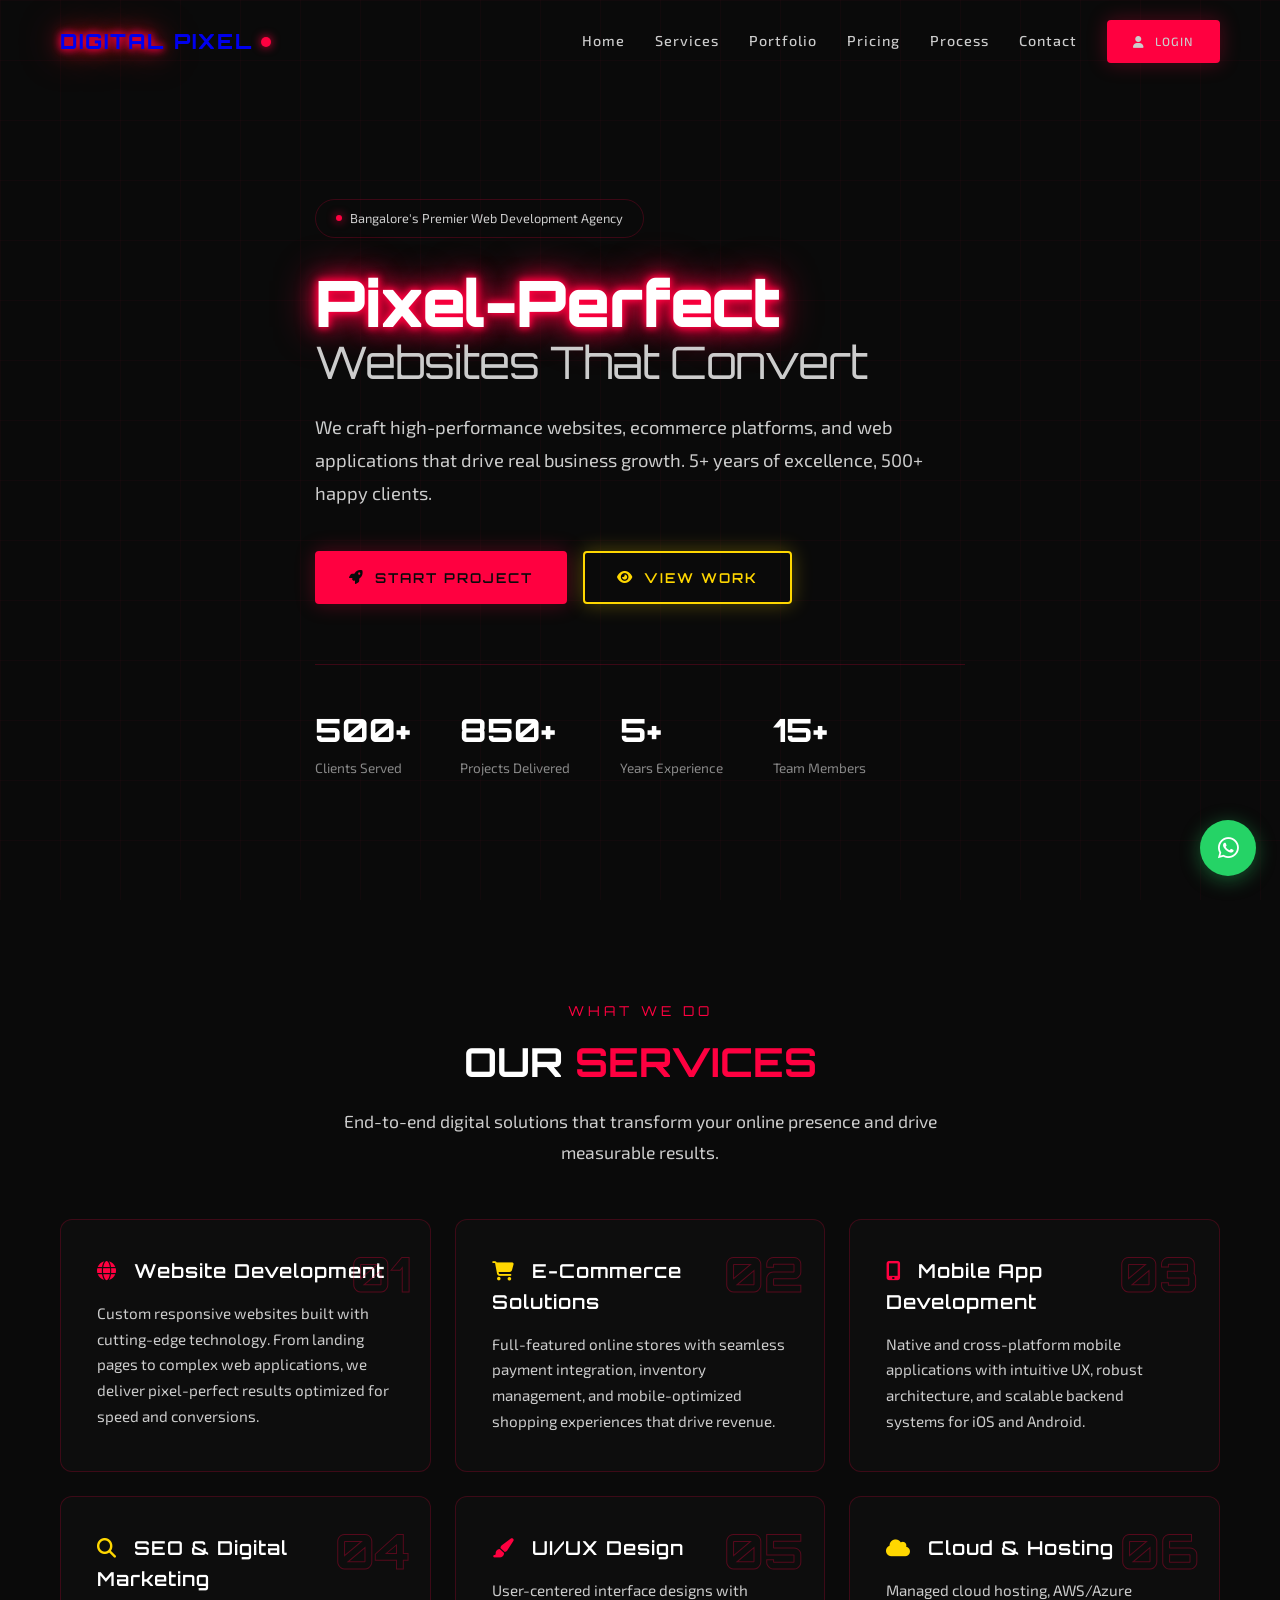
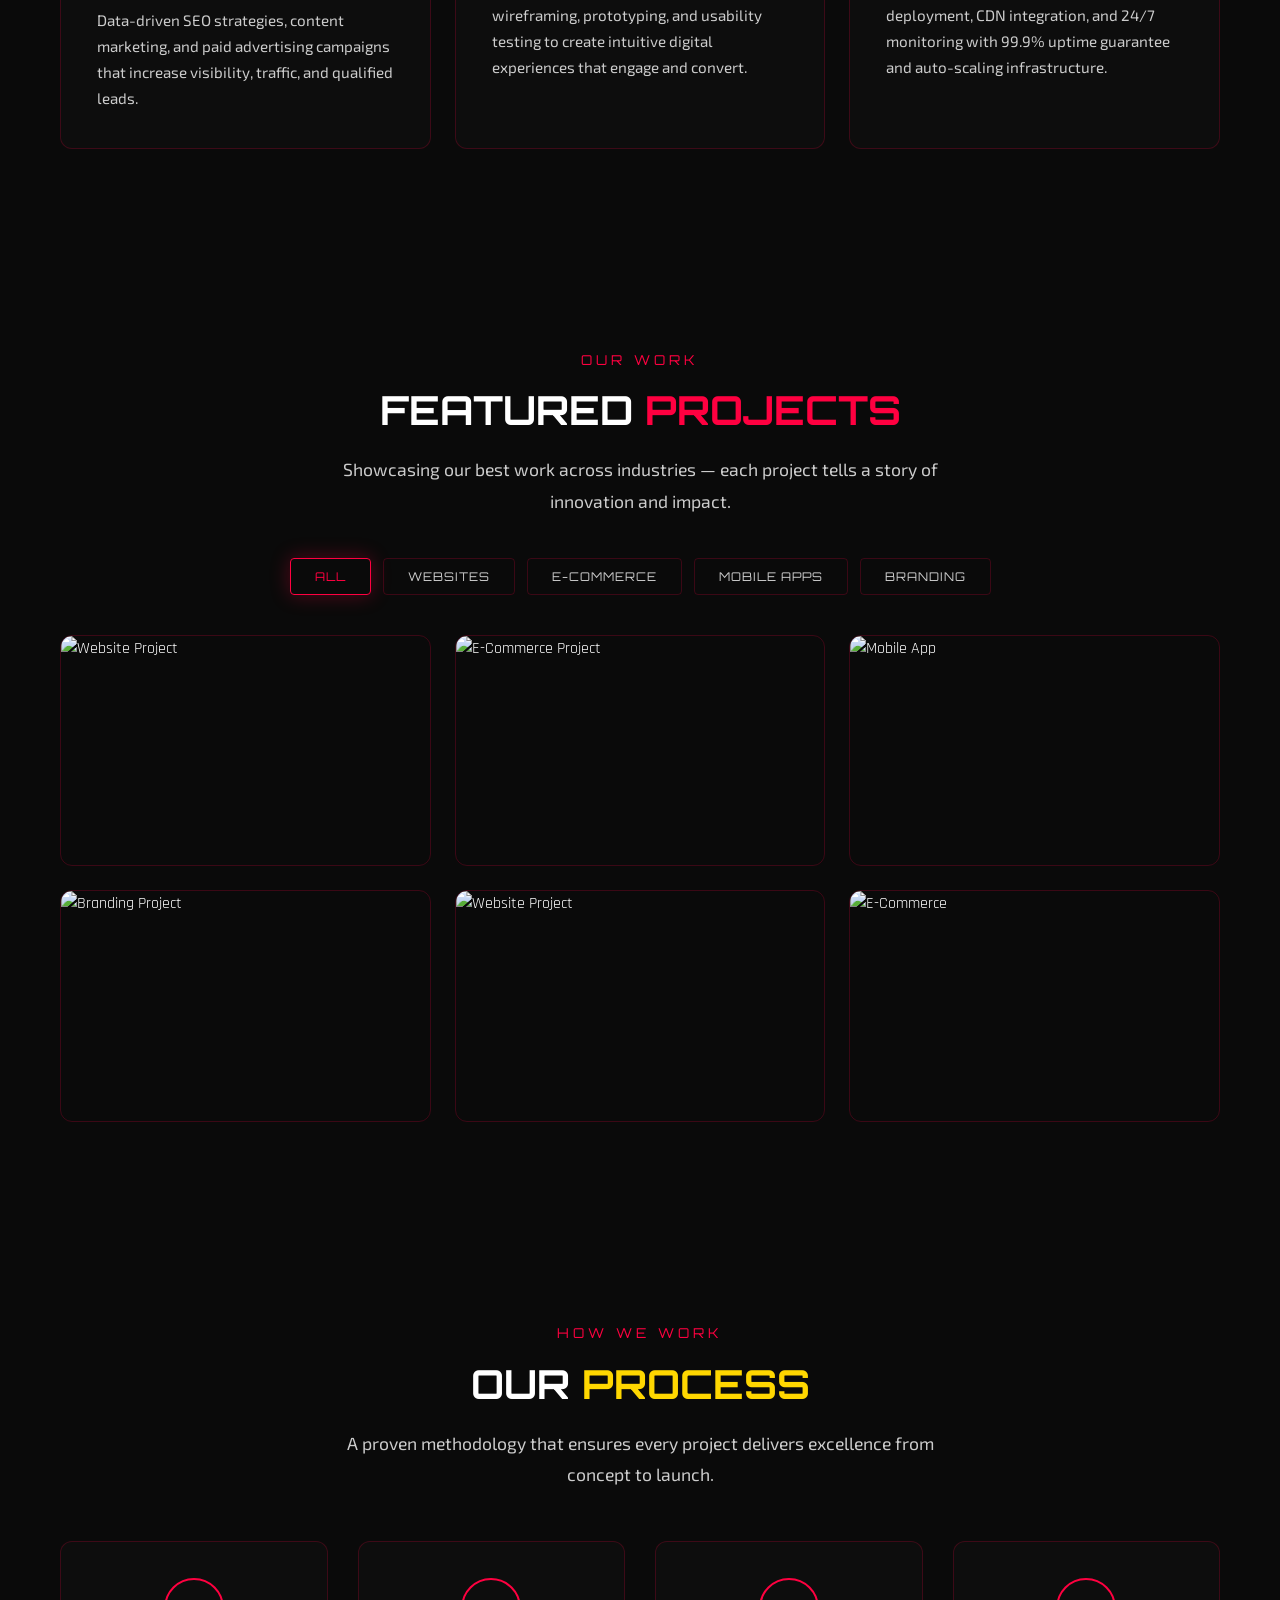
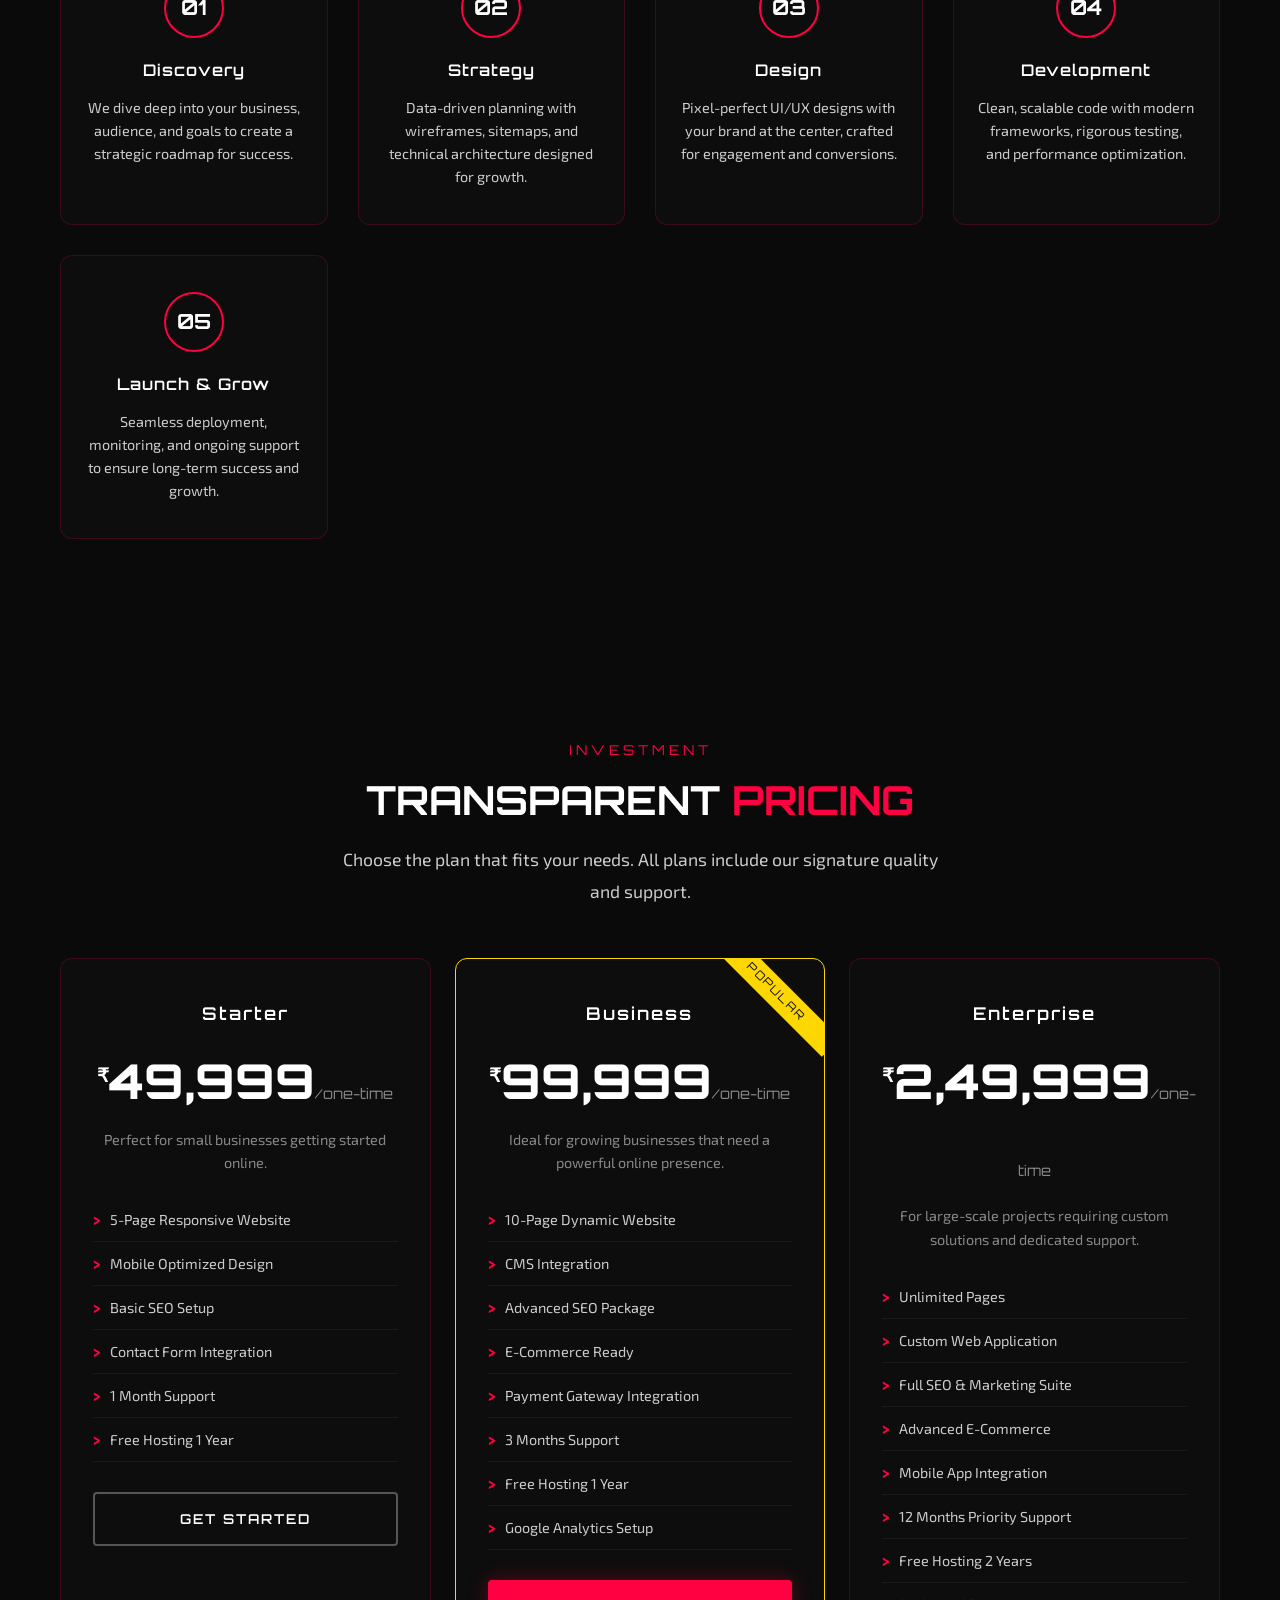
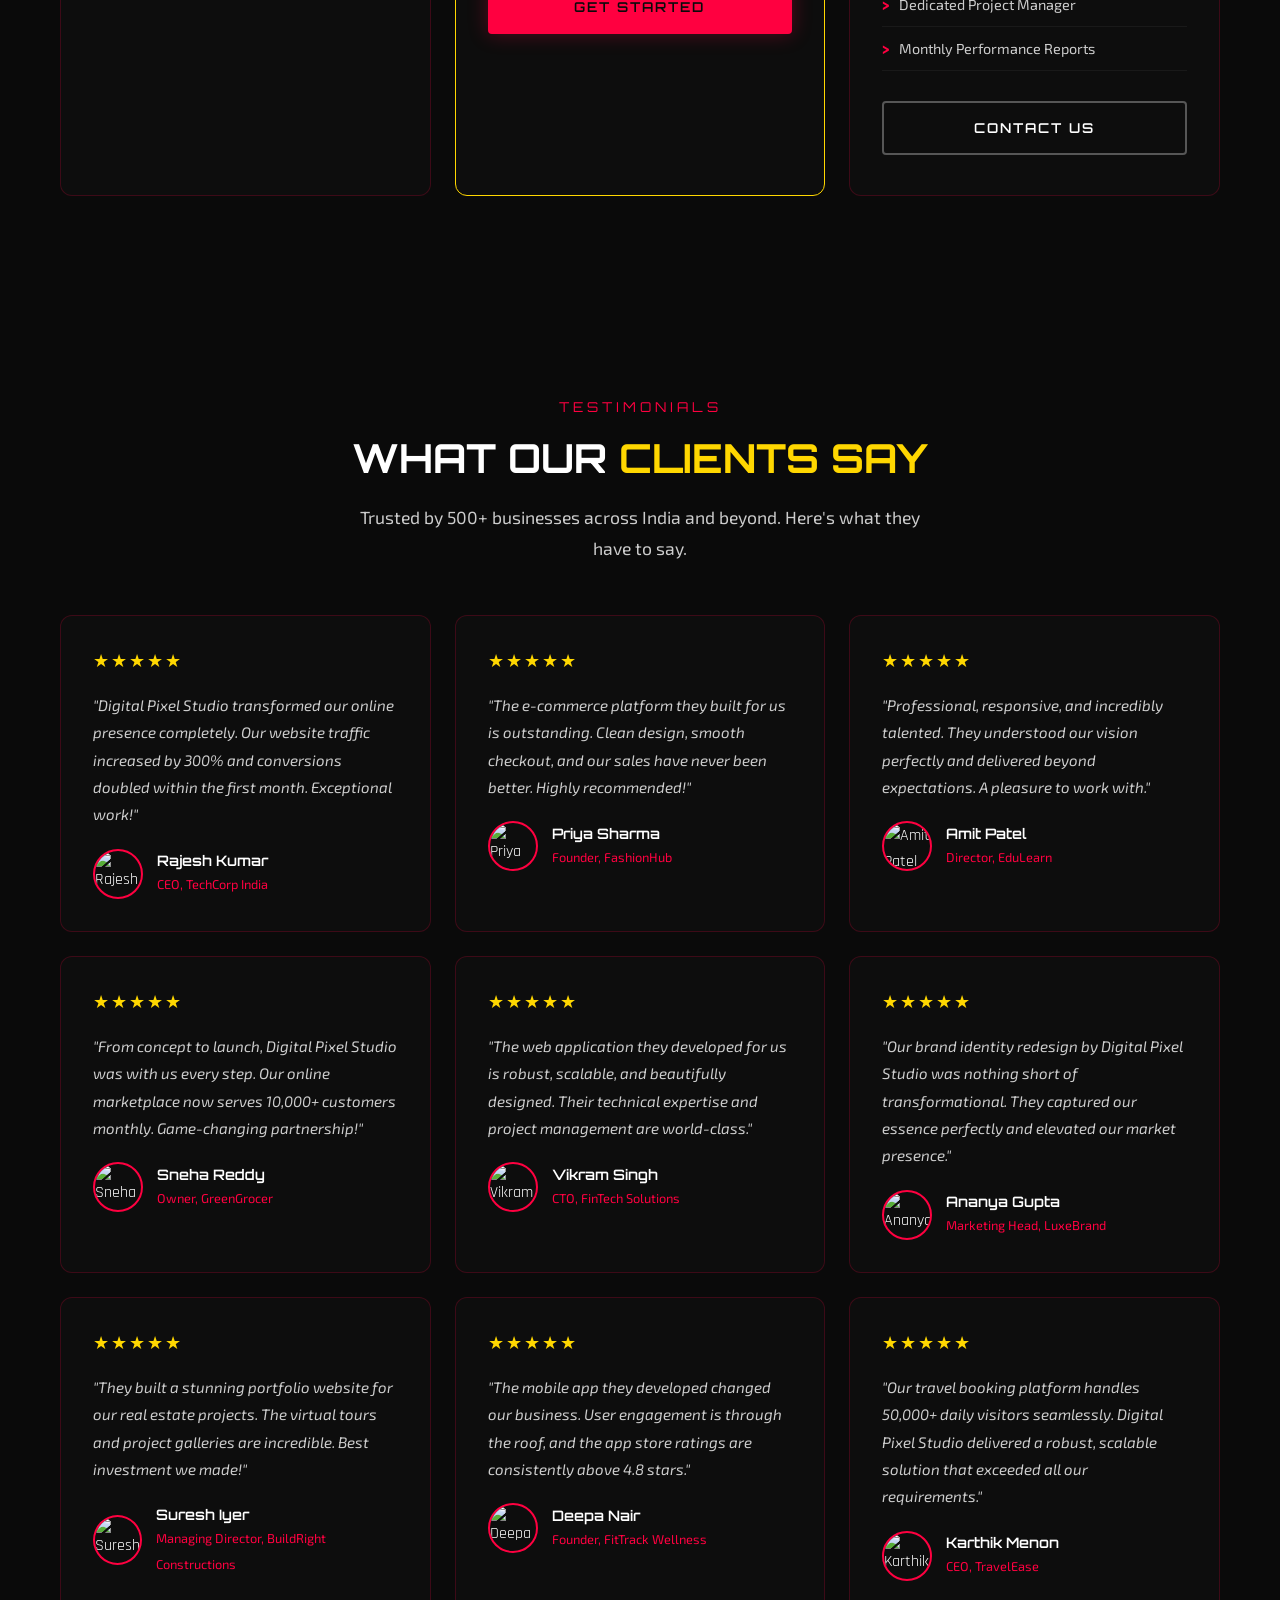
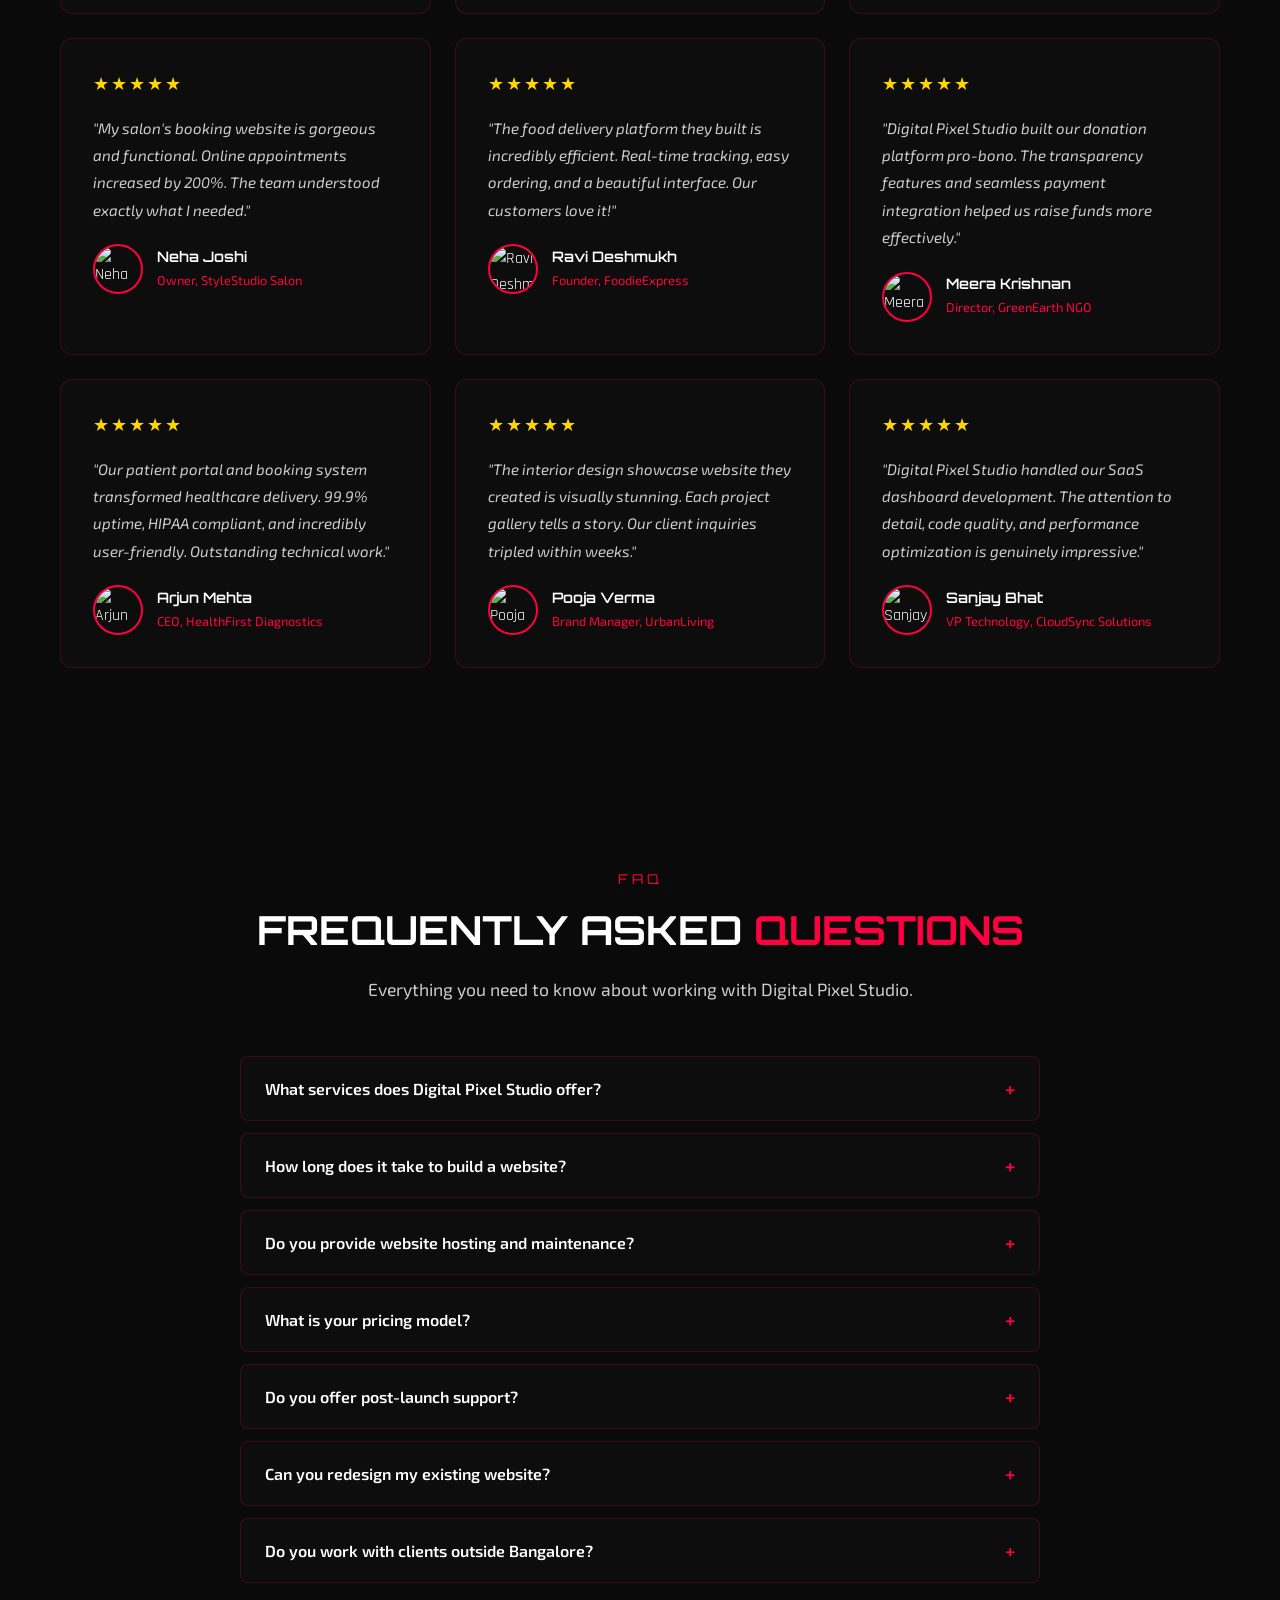
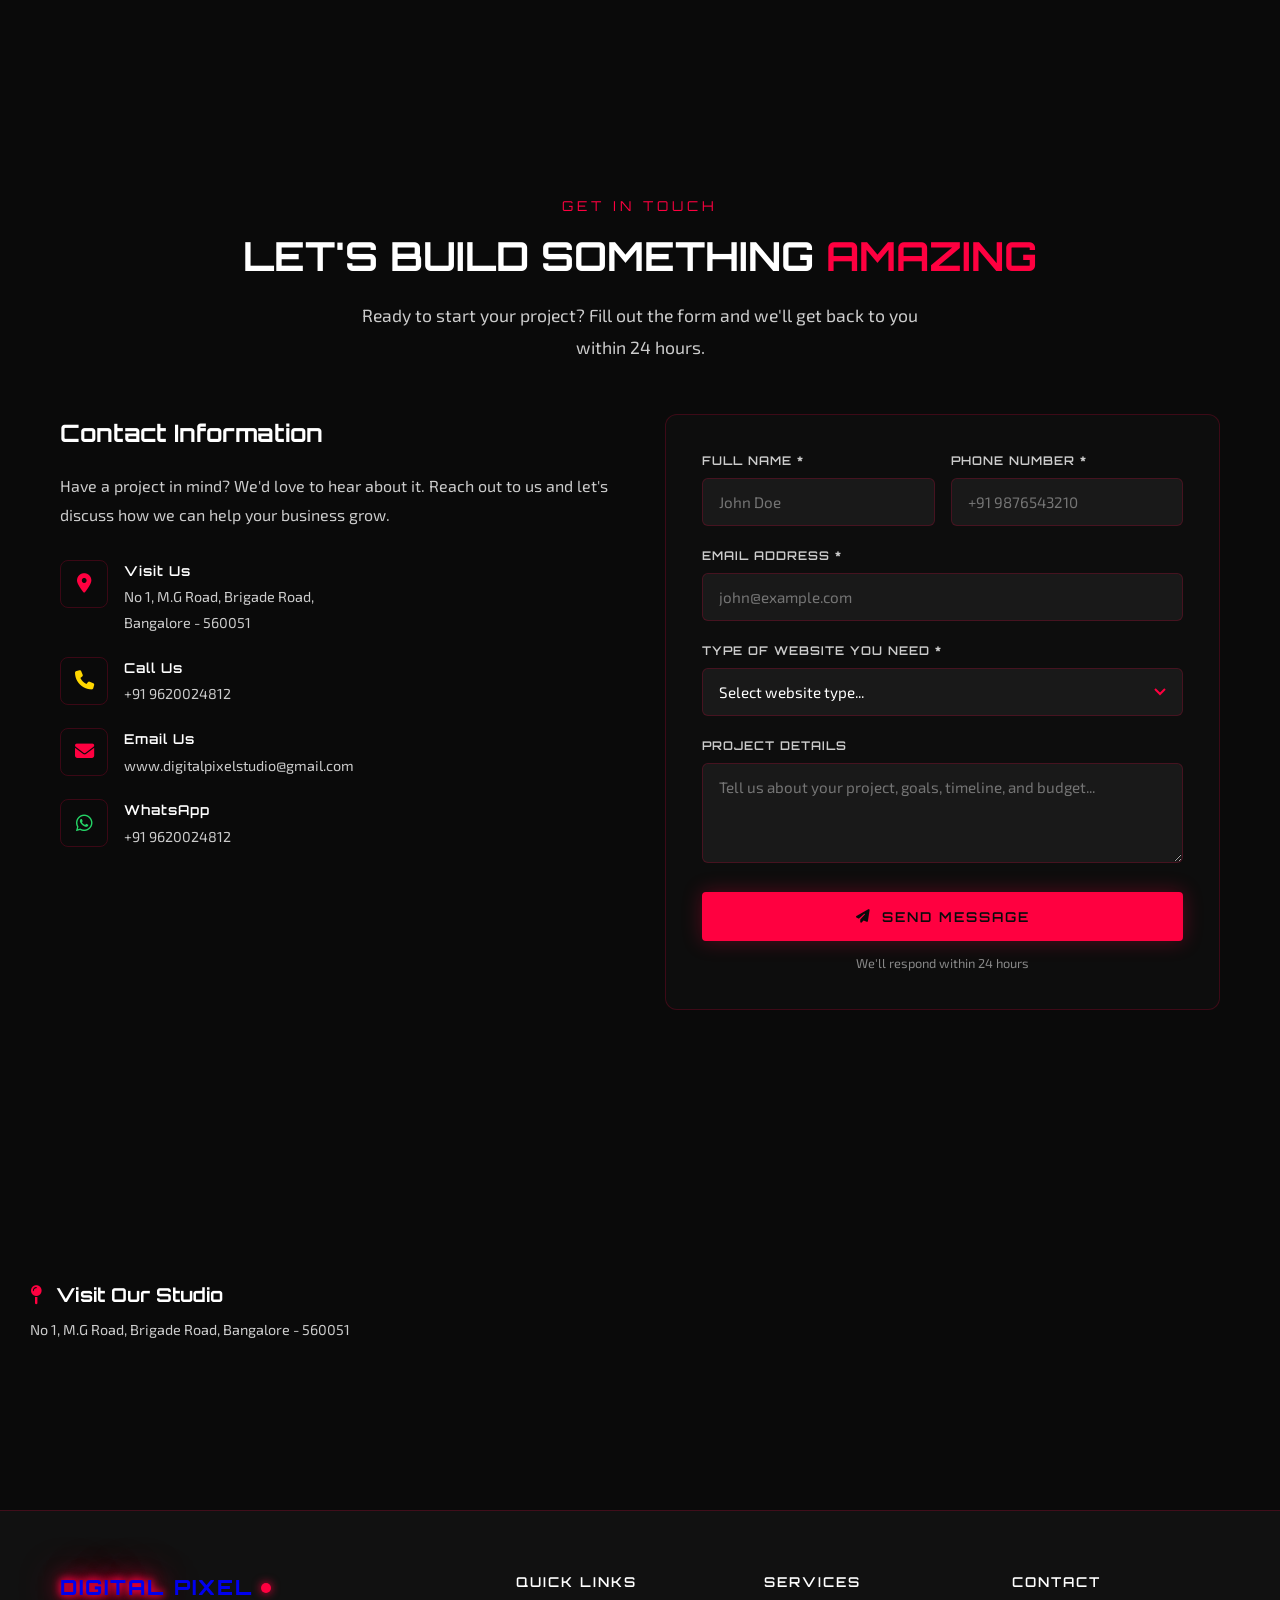
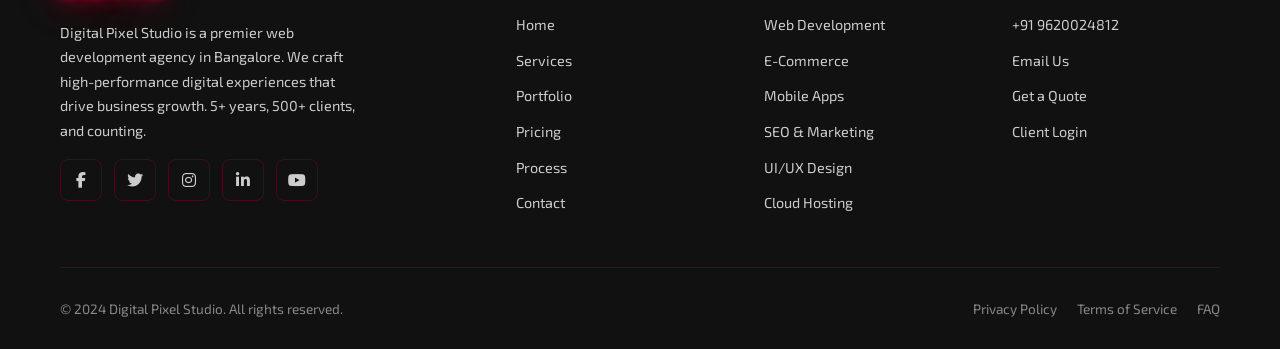
==== index.html @ 7435a5a7 "Initial commit - Digital Pixel Studio website" ====
<!DOCTYPE html>
<html lang="en">
<head>
  <meta charset="UTF-8">
  <meta name="viewport" content="width=device-width, initial-scale=1.0">
  <title>Digital Pixel Studio | Web Development Agency</title>
  <meta name="description" content="Digital Pixel Studio - Premier Web Development Agency in Bangalore. 5+ Years, 500+ Clients Served. Custom websites, SEO, ecommerce, and digital solutions.">
  <link rel="stylesheet" href="css/style.css">
  <link rel="stylesheet" href="https://cdnjs.cloudflare.com/ajax/libs/font-awesome/6.5.1/css/all.min.css">
</head>
<body>

<!-- NAVIGATION -->
<nav class="navbar" id="navbar">
  <div class="container">
    <a href="index.html" class="logo">
      <span class="logo-text"><span class="neon-text">DIGITAL</span> <span class="gold">PIXEL</span></span>
      <span class="neon-dot" style="background:var(--neon-red);box-shadow:0 0 10px var(--neon-red);"></span>
    </a>
    <ul class="nav-links" id="navLinks">
      <li><a href="index.html">Home</a></li>
      <li><a href="#services">Services</a></li>
      <li><a href="#portfolio">Portfolio</a></li>
      <li><a href="#pricing">Pricing</a></li>
      <li><a href="#process">Process</a></li>
      <li><a href="#contact">Contact</a></li>
      <li><a href="login.html" class="btn btn-primary"><i class="fas fa-user"></i> Login</a></li>
    </ul>
    <button class="hamburger" id="hamburger" aria-label="Menu">
      <span></span><span></span><span></span>
    </button>
  </div>
</nav>

<!-- HERO SECTION -->
<section class="hero" id="home">
  <div class="hero-bg">
    <div class="hero-grid"></div>
    <div class="hero-particles">
      <span class="particle"></span><span class="particle"></span><span class="particle"></span>
      <span class="particle"></span><span class="particle"></span><span class="particle"></span>
      <span class="particle"></span><span class="particle"></span><span class="particle"></span>
      <span class="particle"></span><span class="particle"></span><span class="particle"></span>
      <span class="particle"></span><span class="particle"></span><span class="particle"></span>
    </div>
  </div>
  <div class="container">
    <div class="hero-content">
      <div class="hero-badge">
        <span class="dot" style="background:var(--neon-red);box-shadow:0 0 10px var(--neon-red);"></span>
        Bangalore's Premier Web Development Agency
      </div>
      <h1>
        <span class="neon-text">Pixel-Perfect</span>
        <span class="line2">Websites That <span class="color-shift">Convert</span></span>
      </h1>
      <p>We craft high-performance websites, ecommerce platforms, and web applications that drive real business growth. 5+ years of excellence, 500+ happy clients.</p>
      <div class="hero-buttons">
        <a href="#contact" class="btn btn-primary"><i class="fas fa-rocket"></i> Start Project</a>
        <a href="#portfolio" class="btn btn-secondary"><i class="fas fa-eye"></i> View Work</a>
      </div>
      <div class="hero-stats">
        <div class="hero-stat reveal"><h3 class="color-shift" data-count="500">0</h3><p>Clients Served</p></div>
        <div class="hero-stat reveal"><h3 class="color-shift" data-count="850">0</h3><p>Projects Delivered</p></div>
        <div class="hero-stat reveal"><h3 class="color-shift" data-count="5">0</h3><p>Years Experience</p></div>
        <div class="hero-stat reveal"><h3 class="color-shift" data-count="15">0</h3><p>Team Members</p></div>
      </div>
    </div>
  </div>
</section>

<!-- SERVICES SECTION -->
<section class="section" id="services">
  <div class="container">
    <div class="text-center reveal">
      <span class="section-label">What We Do</span>
      <h2 class="section-title">Our <span class="highlight">Services</span></h2>
      <p class="section-subtitle">End-to-end digital solutions that transform your online presence and drive measurable results.</p>
    </div>
    <div class="services-grid">
      <div class="service-card reveal">
        <span class="service-number">01</span>
        <h3><i class="fas fa-globe" style="color:var(--neon-red);margin-right:10px;"></i> Website Development</h3>
        <p>Custom responsive websites built with cutting-edge technology. From landing pages to complex web applications, we deliver pixel-perfect results optimized for speed and conversions.</p>
      </div>
      <div class="service-card reveal">
        <span class="service-number">02</span>
        <h3><i class="fas fa-shopping-cart" style="color:var(--gold);margin-right:10px;"></i> E-Commerce Solutions</h3>
        <p>Full-featured online stores with seamless payment integration, inventory management, and mobile-optimized shopping experiences that drive revenue.</p>
      </div>
      <div class="service-card reveal">
        <span class="service-number">03</span>
        <h3><i class="fas fa-mobile-alt" style="color:var(--neon-red);margin-right:10px;"></i> Mobile App Development</h3>
        <p>Native and cross-platform mobile applications with intuitive UX, robust architecture, and scalable backend systems for iOS and Android.</p>
      </div>
      <div class="service-card reveal">
        <span class="service-number">04</span>
        <h3><i class="fas fa-search" style="color:var(--gold);margin-right:10px;"></i> SEO & Digital Marketing</h3>
        <p>Data-driven SEO strategies, content marketing, and paid advertising campaigns that increase visibility, traffic, and qualified leads.</p>
      </div>
      <div class="service-card reveal">
        <span class="service-number">05</span>
        <h3><i class="fas fa-paint-brush" style="color:var(--neon-red);margin-right:10px;"></i> UI/UX Design</h3>
        <p>User-centered interface designs with wireframing, prototyping, and usability testing to create intuitive digital experiences that engage and convert.</p>
      </div>
      <div class="service-card reveal">
        <span class="service-number">06</span>
        <h3><i class="fas fa-cloud" style="color:var(--gold);margin-right:10px;"></i> Cloud & Hosting</h3>
        <p>Managed cloud hosting, AWS/Azure deployment, CDN integration, and 24/7 monitoring with 99.9% uptime guarantee and auto-scaling infrastructure.</p>
      </div>
    </div>
  </div>
</section>

<!-- PORTFOLIO SECTION -->
<section class="section" id="portfolio">
  <div class="container">
    <div class="text-center reveal">
      <span class="section-label">Our Work</span>
      <h2 class="section-title">Featured <span class="highlight">Projects</span></h2>
      <p class="section-subtitle">Showcasing our best work across industries — each project tells a story of innovation and impact.</p>
    </div>
    <div class="portfolio-filters reveal">
      <button class="filter-btn active" data-filter="all">All</button>
      <button class="filter-btn" data-filter="web">Websites</button>
      <button class="filter-btn" data-filter="ecom">E-Commerce</button>
      <button class="filter-btn" data-filter="app">Mobile Apps</button>
      <button class="filter-btn" data-filter="brand">Branding</button>
    </div>
    <div class="portfolio-grid" id="portfolioGrid">
      <div class="portfolio-item reveal" data-category="web">
        <img src="https://images.unsplash.com/photo-1460925895917-afdab827c52f?w=600&h=375&fit=crop" alt="Website Project" loading="lazy">
        <div class="portfolio-overlay">
          <h4>TechCorp SaaS Platform</h4>
          <span>Website Development</span>
        </div>
      </div>
      <div class="portfolio-item reveal" data-category="ecom">
        <img src="https://images.unsplash.com/photo-1556742049-0cfed4f6a45d?w=600&h=375&fit=crop" alt="E-Commerce Project" loading="lazy">
        <div class="portfolio-overlay">
          <h4>FashionHub Online Store</h4>
          <span>E-Commerce</span>
        </div>
      </div>
      <div class="portfolio-item reveal" data-category="app">
        <img src="https://images.unsplash.com/photo-1512941937669-90a1b58e7e9c?w=600&h=375&fit=crop" alt="Mobile App" loading="lazy">
        <div class="portfolio-overlay">
          <h4>FitTrack Health App</h4>
          <span>Mobile App</span>
        </div>
      </div>
      <div class="portfolio-item reveal" data-category="brand">
        <img src="https://images.unsplash.com/photo-1561070791-2526d30994b5?w=600&h=375&fit=crop" alt="Branding Project" loading="lazy">
        <div class="portfolio-overlay">
          <h4>LuxeBrand Identity</h4>
          <span>Branding</span>
        </div>
      </div>
      <div class="portfolio-item reveal" data-category="web">
        <img src="https://images.unsplash.com/photo-1504639725590-34d0984388bd?w=600&h=375&fit=crop" alt="Website Project" loading="lazy">
        <div class="portfolio-overlay">
          <h4>EduLearn Platform</h4>
          <span>Web Application</span>
        </div>
      </div>
      <div class="portfolio-item reveal" data-category="ecom">
        <img src="https://images.unsplash.com/photo-1563013544-824ae1b704d3?w=600&h=375&fit=crop" alt="E-Commerce" loading="lazy">
        <div class="portfolio-overlay">
          <h4>GreenGrocer Marketplace</h4>
          <span>E-Commerce</span>
        </div>
      </div>
    </div>
  </div>
</section>

<!-- PROCESS SECTION -->
<section class="section" id="process">
  <div class="container">
    <div class="text-center reveal">
      <span class="section-label">How We Work</span>
      <h2 class="section-title">Our <span class="gold">Process</span></h2>
      <p class="section-subtitle">A proven methodology that ensures every project delivers excellence from concept to launch.</p>
    </div>
    <div class="process-timeline">
      <div class="process-step reveal">
        <div class="step-number">01</div>
        <h3>Discovery</h3>
        <p>We dive deep into your business, audience, and goals to create a strategic roadmap for success.</p>
      </div>
      <div class="process-step reveal">
        <div class="step-number">02</div>
        <h3>Strategy</h3>
        <p>Data-driven planning with wireframes, sitemaps, and technical architecture designed for growth.</p>
      </div>
      <div class="process-step reveal">
        <div class="step-number">03</div>
        <h3>Design</h3>
        <p>Pixel-perfect UI/UX designs with your brand at the center, crafted for engagement and conversions.</p>
      </div>
      <div class="process-step reveal">
        <div class="step-number">04</div>
        <h3>Development</h3>
        <p>Clean, scalable code with modern frameworks, rigorous testing, and performance optimization.</p>
      </div>
      <div class="process-step reveal">
        <div class="step-number">05</div>
        <h3>Launch & Grow</h3>
        <p>Seamless deployment, monitoring, and ongoing support to ensure long-term success and growth.</p>
      </div>
    </div>
  </div>
</section>

<!-- PRICING SECTION -->
<section class="section" id="pricing">
  <div class="container">
    <div class="text-center reveal">
      <span class="section-label">Investment</span>
      <h2 class="section-title">Transparent <span class="highlight">Pricing</span></h2>
      <p class="section-subtitle">Choose the plan that fits your needs. All plans include our signature quality and support.</p>
    </div>
    <div class="pricing-grid">
      <div class="pricing-card reveal">
        <h3>Starter</h3>
        <div class="pricing-price"><span class="currency">₹</span>49,999<span class="period">/one-time</span></div>
        <p class="pricing-desc">Perfect for small businesses getting started online.</p>
        <ul class="pricing-features">
          <li>5-Page Responsive Website</li>
          <li>Mobile Optimized Design</li>
          <li>Basic SEO Setup</li>
          <li>Contact Form Integration</li>
          <li>1 Month Support</li>
          <li>Free Hosting 1 Year</li>
        </ul>
        <a href="#contact" class="btn btn-outline" style="width:100%;justify-content:center;">Get Started</a>
      </div>
      <div class="pricing-card featured reveal">
        <h3>Business</h3>
        <div class="pricing-price"><span class="currency">₹</span>99,999<span class="period">/one-time</span></div>
        <p class="pricing-desc">Ideal for growing businesses that need a powerful online presence.</p>
        <ul class="pricing-features">
          <li>10-Page Dynamic Website</li>
          <li>CMS Integration</li>
          <li>Advanced SEO Package</li>
          <li>E-Commerce Ready</li>
          <li>Payment Gateway Integration</li>
          <li>3 Months Support</li>
          <li>Free Hosting 1 Year</li>
          <li>Google Analytics Setup</li>
        </ul>
        <a href="#contact" class="btn btn-primary" style="width:100%;justify-content:center;">Get Started</a>
      </div>
      <div class="pricing-card reveal">
        <h3>Enterprise</h3>
        <div class="pricing-price"><span class="currency">₹</span>2,49,999<span class="period">/one-time</span></div>
        <p class="pricing-desc">For large-scale projects requiring custom solutions and dedicated support.</p>
        <ul class="pricing-features">
          <li>Unlimited Pages</li>
          <li>Custom Web Application</li>
          <li>Full SEO & Marketing Suite</li>
          <li>Advanced E-Commerce</li>
          <li>Mobile App Integration</li>
          <li>12 Months Priority Support</li>
          <li>Free Hosting 2 Years</li>
          <li>Dedicated Project Manager</li>
          <li>Monthly Performance Reports</li>
        </ul>
        <a href="#contact" class="btn btn-outline" style="width:100%;justify-content:center;">Contact Us</a>
      </div>
    </div>
  </div>
</section>

<!-- TESTIMONIALS SECTION -->
<section class="section" id="testimonials">
  <div class="container">
    <div class="text-center reveal">
      <span class="section-label">Testimonials</span>
      <h2 class="section-title">What Our <span class="gold">Clients Say</span></h2>
      <p class="section-subtitle">Trusted by 500+ businesses across India and beyond. Here's what they have to say.</p>
    </div>
    <div class="testimonials-grid" id="testimonialsGrid"></div>
  </div>
</section>

<!-- FAQ SECTION -->
<section class="section" id="faq">
  <div class="container">
    <div class="text-center reveal">
      <span class="section-label">FAQ</span>
      <h2 class="section-title">Frequently Asked <span class="highlight">Questions</span></h2>
      <p class="section-subtitle">Everything you need to know about working with Digital Pixel Studio.</p>
    </div>
    <div class="faq-list">
      <div class="faq-item reveal">
        <button class="faq-question">
          What services does Digital Pixel Studio offer?
          <span class="faq-icon">+</span>
        </button>
        <div class="faq-answer"><p>We offer comprehensive web development, e-commerce solutions, mobile app development, SEO & digital marketing, UI/UX design, and cloud hosting services. From simple landing pages to complex web applications, we handle it all.</p></div>
      </div>
      <div class="faq-item reveal">
        <button class="faq-question">
          How long does it take to build a website?
          <span class="faq-icon">+</span>
        </button>
        <div class="faq-answer"><p>Timeline depends on the project scope. A standard website takes 2-4 weeks, e-commerce platforms 4-8 weeks, and custom web applications 8-16 weeks. We provide a detailed timeline during the discovery phase.</p></div>
      </div>
      <div class="faq-item reveal">
        <button class="faq-question">
          Do you provide website hosting and maintenance?
          <span class="faq-icon">+</span>
        </button>
        <div class="faq-answer"><p>Yes! We offer managed hosting with 99.9% uptime guarantee, automatic backups, security updates, and ongoing maintenance packages to keep your website running smoothly.</p></div>
      </div>
      <div class="faq-item reveal">
        <button class="faq-question">
          What is your pricing model?
          <span class="faq-icon">+</span>
        </button>
        <div class="faq-answer"><p>We offer transparent, project-based pricing with no hidden costs. Each quote is tailored to your specific requirements. We also offer flexible payment plans for larger projects.</p></div>
      </div>
      <div class="faq-item reveal">
        <button class="faq-question">
          Do you offer post-launch support?
          <span class="faq-icon">+</span>
        </button>
        <div class="faq-answer"><p>Absolutely. Every project includes a support period post-launch. We also offer extended maintenance plans including content updates, performance monitoring, and technical support.</p></div>
      </div>
      <div class="faq-item reveal">
        <button class="faq-question">
          Can you redesign my existing website?
          <span class="faq-icon">+</span>
        </button>
        <div class="faq-answer"><p>Yes! We specialize in website redesigns and revamps. We'll audit your current site, identify improvement areas, and create a modern, high-performing website that better serves your business goals.</p></div>
      </div>
      <div class="faq-item reveal">
        <button class="faq-question">
          Do you work with clients outside Bangalore?
          <span class="faq-icon">+</span>
        </button>
        <div class="faq-answer"><p>Yes, we work with clients nationwide and internationally. Our remote collaboration process ensures seamless communication and delivery regardless of location.</p></div>
      </div>
    </div>
  </div>
</section>

<!-- CONTACT SECTION -->
<section class="section" id="contact">
  <div class="container">
    <div class="text-center reveal">
      <span class="section-label">Get In Touch</span>
      <h2 class="section-title">Let's Build Something <span class="highlight">Amazing</span></h2>
      <p class="section-subtitle">Ready to start your project? Fill out the form and we'll get back to you within 24 hours.</p>
    </div>
    <div class="contact-wrapper">
      <div class="contact-info reveal-left">
        <h3>Contact <span class="gold">Information</span></h3>
        <p>Have a project in mind? We'd love to hear about it. Reach out to us and let's discuss how we can help your business grow.</p>
        <div class="contact-details">
          <div class="contact-detail">
            <div class="icon"><i class="fas fa-map-marker-alt" style="color:var(--neon-red);"></i></div>
            <div>
              <h4>Visit Us</h4>
              <span>No 1, M.G Road, Brigade Road,<br>Bangalore - 560051</span>
            </div>
          </div>
          <div class="contact-detail">
            <div class="icon"><i class="fas fa-phone" style="color:var(--gold);"></i></div>
            <div>
              <h4>Call Us</h4>
              <span>+91 9620024812</span>
            </div>
          </div>
          <div class="contact-detail">
            <div class="icon"><i class="fas fa-envelope" style="color:var(--neon-red);"></i></div>
            <div>
              <h4>Email Us</h4>
              <span>www.digitalpixelstudio@gmail.com</span>
            </div>
          </div>
          <div class="contact-detail">
            <div class="icon"><i class="fab fa-whatsapp" style="color:#25D366;"></i></div>
            <div>
              <h4>WhatsApp</h4>
              <span>+91 9620024812</span>
            </div>
          </div>
        </div>
      </div>
      <form class="contact-form reveal-right" id="contactForm">
        <div class="form-row">
          <div class="form-group">
            <label>Full Name *</label>
            <input type="text" id="formName" required placeholder="John Doe">
          </div>
          <div class="form-group">
            <label>Phone Number *</label>
            <input type="tel" id="formPhone" required placeholder="+91 9876543210">
          </div>
        </div>
        <div class="form-group">
          <label>Email Address *</label>
          <input type="email" id="formEmail" required placeholder="john@example.com">
        </div>
        <div class="form-group">
          <label>Type of Website You Need *</label>
          <select id="formWebsiteType" required>
            <option value="">Select website type...</option>
            <option value="business">Business Website</option>
            <option value="ecommerce">E-Commerce Store</option>
            <option value="portfolio">Portfolio / Personal</option>
            <option value="landing">Landing Page</option>
            <option value="blog">Blog / Magazine</option>
            <option value="webapp">Web Application</option>
            <option value="mobile">Mobile App</option>
            <option value="redesign">Website Redesign</option>
            <option value="other">Other</option>
          </select>
        </div>
        <div class="form-group">
          <label>Project Details</label>
          <textarea id="formMessage" placeholder="Tell us about your project, goals, timeline, and budget..."></textarea>
        </div>
        <button type="submit" class="btn btn-primary" style="width:100%;justify-content:center;">
          <i class="fas fa-paper-plane"></i> Send Message
        </button>
        <p style="text-align:center;margin-top:12px;font-family:var(--font-alt);font-size:0.8rem;color:var(--text-muted);">
          We'll respond within 24 hours
        </p>
      </form>
    </div>
  </div>
</section>

<!-- MAP SECTION -->
<section class="map-section">
  <iframe src="https://www.google.com/maps/embed?pb=!1m18!1m12!1m3!1d3887.985716197984!2d77.607347!3d12.971599!2m3!1f0!2f0!3f0!3m2!1i1024!2i768!4f13.1!3m3!1m2!1s0x3bae1673e7d0672f%3A0xf3f1c5b6b2e5a0!2sM.G.+Road%2C+Bangalore!5e0!3m2!1sen!2sin!4v1" allowfullscreen="" loading="lazy" title="Digital Pixel Studio Location"></iframe>
  <div class="map-overlay">
    <h3><i class="fas fa-map-pin" style="color:var(--neon-red);margin-right:8px;"></i> Visit Our Studio</h3>
    <p>No 1, M.G Road, Brigade Road, Bangalore - 560051</p>
  </div>
</section>

<!-- FOOTER -->
<footer class="footer">
  <div class="container">
    <div class="footer-grid">
      <div class="footer-brand">
        <a href="index.html" class="logo">
          <span class="logo-text"><span class="neon-text">DIGITAL</span> <span class="gold">PIXEL</span></span>
          <span class="neon-dot" style="background:var(--neon-red);box-shadow:0 0 10px var(--neon-red);"></span>
        </a>
        <p>Digital Pixel Studio is a premier web development agency in Bangalore. We craft high-performance digital experiences that drive business growth. 5+ years, 500+ clients, and counting.</p>
        <div class="footer-social">
          <a href="#" aria-label="Facebook"><i class="fab fa-facebook-f"></i></a>
          <a href="#" aria-label="Twitter"><i class="fab fa-twitter"></i></a>
          <a href="#" aria-label="Instagram"><i class="fab fa-instagram"></i></a>
          <a href="#" aria-label="LinkedIn"><i class="fab fa-linkedin-in"></i></a>
          <a href="#" aria-label="YouTube"><i class="fab fa-youtube"></i></a>
        </div>
      </div>
      <div>
        <h4>Quick Links</h4>
        <ul class="footer-links">
          <li><a href="index.html">Home</a></li>
          <li><a href="#services">Services</a></li>
          <li><a href="#portfolio">Portfolio</a></li>
          <li><a href="#pricing">Pricing</a></li>
          <li><a href="#process">Process</a></li>
          <li><a href="#contact">Contact</a></li>
        </ul>
      </div>
      <div>
        <h4>Services</h4>
        <ul class="footer-links">
          <li><a href="#services">Web Development</a></li>
          <li><a href="#services">E-Commerce</a></li>
          <li><a href="#services">Mobile Apps</a></li>
          <li><a href="#services">SEO & Marketing</a></li>
          <li><a href="#services">UI/UX Design</a></li>
          <li><a href="#services">Cloud Hosting</a></li>
        </ul>
      </div>
      <div>
        <h4>Contact</h4>
        <ul class="footer-links">
          <li><a href="tel:+919620024812">+91 9620024812</a></li>
          <li><a href="mailto:www.digitalpixelstudio@gmail.com">Email Us</a></li>
          <li><a href="#contact">Get a Quote</a></li>
          <li><a href="login.html">Client Login</a></li>
        </ul>
      </div>
    </div>
    <div class="footer-bottom">
      <p>&copy; 2024 Digital Pixel Studio. All rights reserved.</p>
      <div class="footer-bottom-links">
        <a href="#">Privacy Policy</a>
        <a href="#">Terms of Service</a>
        <a href="#faq">FAQ</a>
      </div>
    </div>
  </div>
</footer>

<!-- WHATSAPP FLOATING BUTTON -->
<a href="https://wa.me/919620024812" target="_blank" rel="noopener" class="whatsapp-btn" aria-label="Chat on WhatsApp">
  <i class="fab fa-whatsapp"></i>
</a>

<script src="js/main.js"></script>
<script src="js/animations.js"></script>
</body>
</html>
---- css/style.css ----
@import url('https://fonts.googleapis.com/css2?family=Orbitron:wght@400;500;600;700;800;900&family=Rajdhani:wght@300;400;500;600;700&family=Exo+2:wght@300;400;500;600;700;800&display=swap');

:root {
  --neon-red: #ff0040;
  --neon-red-dim: #cc0033;
  --neon-red-glow: rgba(255, 0, 64, 0.3);
  --gold: #ffd700;
  --gold-dim: #daa520;
  --gold-glow: rgba(255, 215, 0, 0.3);
  --black: #0a0a0a;
  --black-2: #111111;
  --black-3: #1a1a1a;
  --dark-card: #0d0d0d;
  --text-primary: #ffffff;
  --text-secondary: #cccccc;
  --text-muted: #888888;
  --border-color: rgba(255, 0, 64, 0.2);
  --font-heading: 'Orbitron', sans-serif;
  --font-body: 'Rajdhani', sans-serif;
  --font-alt: 'Exo 2', sans-serif;
  --transition: all 0.3s ease;
  --shadow-neon: 0 0 20px rgba(255, 0, 64, 0.3);
}

* { margin: 0; padding: 0; box-sizing: border-box; }

html { scroll-behavior: smooth; }

body {
  font-family: var(--font-body);
  background: var(--black);
  color: var(--text-primary);
  overflow-x: hidden;
  line-height: 1.6;
}

::-webkit-scrollbar { width: 8px; }
::-webkit-scrollbar-track { background: var(--black-2); }
::-webkit-scrollbar-thumb { background: var(--neon-red); border-radius: 4px; }
::-webkit-scrollbar-thumb:hover { background: var(--gold); }

.container { max-width: 1200px; margin: 0 auto; padding: 0 20px; }

.section { padding: 100px 0; position: relative; }

.section-label {
  font-family: var(--font-heading);
  font-size: 0.85rem;
  letter-spacing: 4px;
  text-transform: uppercase;
  color: var(--neon-red);
  margin-bottom: 16px;
  display: block;
}

.section-title {
  font-family: var(--font-heading);
  font-size: 2.5rem;
  font-weight: 700;
  margin-bottom: 20px;
  line-height: 1.2;
  text-transform: uppercase;
}

.section-title .highlight { color: var(--neon-red); }
.section-title .gold { color: var(--gold); }

.section-subtitle {
  font-family: var(--font-alt);
  font-size: 1.1rem;
  color: var(--text-secondary);
  max-width: 600px;
  line-height: 1.8;
}

.text-center { text-align: center; }
.text-center .section-subtitle { margin: 0 auto; }

/* === NEON TEXT EFFECTS === */
.neon-text {
  text-shadow:
    0 0 7px var(--neon-red),
    0 0 10px var(--neon-red),
    0 0 21px var(--neon-red),
    0 0 42px var(--neon-red);
}

.neon-gold {
  text-shadow:
    0 0 7px var(--gold),
    0 0 10px var(--gold),
    0 0 21px var(--gold),
    0 0 42px var(--gold);
}

/* === BREATHING EFFECT === */
.breathing {
  animation: breathe 3s ease-in-out infinite;
}

@keyframes breathe {
  0%, 100% { opacity: 0.8; text-shadow: 0 0 5px currentColor; }
  50% { opacity: 1; text-shadow: 0 0 20px currentColor, 0 0 40px currentColor; }
}

/* === COLOR CHANGING === */
.color-shift {
  animation: colorShift 6s ease-in-out infinite;
}

@keyframes colorShift {
  0%, 100% { color: var(--neon-red); }
  33% { color: var(--gold); }
  66% { color: #ff4444; }
}

.color-shift-all {
  animation: colorShiftAll 8s ease-in-out infinite;
}

@keyframes colorShiftAll {
  0%, 100% { 
    color: var(--neon-red);
    text-shadow: 0 0 10px var(--neon-red-glow);
  }
  25% { 
    color: var(--gold);
    text-shadow: 0 0 10px var(--gold-glow);
  }
  50% { 
    color: #ff6b6b;
    text-shadow: 0 0 10px rgba(255, 107, 107, 0.3);
  }
  75% { 
    color: var(--gold-dim);
    text-shadow: 0 0 10px var(--gold-glow);
  }
}

/* === BUTTONS === */
.btn {
  display: inline-flex;
  align-items: center;
  gap: 10px;
  padding: 14px 32px;
  font-family: var(--font-heading);
  font-size: 0.85rem;
  font-weight: 600;
  letter-spacing: 2px;
  text-transform: uppercase;
  text-decoration: none;
  border: 2px solid var(--neon-red);
  border-radius: 4px;
  cursor: pointer;
  transition: var(--transition);
  position: relative;
  overflow: hidden;
}

.btn-primary {
  background: var(--neon-red);
  color: var(--black);
  box-shadow: 0 0 20px var(--neon-red-glow);
}

.btn-primary:hover {
  background: transparent;
  color: var(--neon-red);
  box-shadow: 0 0 40px var(--neon-red-glow);
  transform: translateY(-2px);
}

.btn-secondary {
  background: transparent;
  color: var(--gold);
  border-color: var(--gold);
  box-shadow: 0 0 20px var(--gold-glow);
}

.btn-secondary:hover {
  background: var(--gold);
  color: var(--black);
  box-shadow: 0 0 40px var(--gold-glow);
  transform: translateY(-2px);
}

.btn-outline {
  background: transparent;
  color: var(--text-primary);
  border-color: rgba(255, 255, 255, 0.3);
}

.btn-outline:hover {
  border-color: var(--neon-red);
  color: var(--neon-red);
  box-shadow: 0 0 20px var(--neon-red-glow);
}

/* === NAVIGATION === */
.navbar {
  position: fixed;
  top: 0;
  left: 0;
  width: 100%;
  z-index: 1000;
  padding: 20px 0;
  transition: var(--transition);
  background: transparent;
}

.navbar.scrolled {
  background: rgba(10, 10, 10, 0.95);
  backdrop-filter: blur(20px);
  padding: 12px 0;
  border-bottom: 1px solid var(--border-color);
}

.navbar .container {
  display: flex;
  justify-content: space-between;
  align-items: center;
}

.logo {
  font-family: var(--font-heading);
  font-size: 1.5rem;
  font-weight: 800;
  text-decoration: none;
  display: flex;
  align-items: center;
  gap: 8px;
}

.logo-text {
  font-size: 1.3rem;
  text-transform: uppercase;
  letter-spacing: 2px;
}

.logo .neon-dot {
  width: 10px;
  height: 10px;
  border-radius: 50%;
  animation: breathe 2s ease-in-out infinite;
}

.nav-links {
  display: flex;
  list-style: none;
  gap: 30px;
  align-items: center;
}

.nav-links a {
  color: var(--text-secondary);
  text-decoration: none;
  font-family: var(--font-alt);
  font-size: 0.9rem;
  font-weight: 500;
  letter-spacing: 1px;
  transition: var(--transition);
  position: relative;
}

.nav-links a::after {
  content: '';
  position: absolute;
  bottom: -4px;
  left: 0;
  width: 0;
  height: 2px;
  background: var(--neon-red);
  transition: var(--transition);
  box-shadow: 0 0 10px var(--neon-red);
}

.nav-links a:hover { color: var(--neon-red); }
.nav-links a:hover::after { width: 100%; }

.nav-links .btn { padding: 10px 24px; font-size: 0.75rem; }

.hamburger {
  display: none;
  flex-direction: column;
  gap: 5px;
  cursor: pointer;
  background: none;
  border: none;
  padding: 5px;
}

.hamburger span {
  width: 28px;
  height: 2px;
  background: var(--text-primary);
  transition: var(--transition);
}

.hamburger.active span:nth-child(1) { transform: rotate(45deg) translate(5px, 5px); }
.hamburger.active span:nth-child(2) { opacity: 0; }
.hamburger.active span:nth-child(3) { transform: rotate(-45deg) translate(5px, -5px); }

/* === HERO SECTION === */
.hero {
  min-height: 100vh;
  display: flex;
  align-items: center;
  position: relative;
  overflow: hidden;
  padding-top: 80px;
}

.hero-bg {
  position: absolute;
  inset: 0;
  z-index: 0;
}

.hero-grid {
  position: absolute;
  inset: 0;
  background-image: 
    linear-gradient(rgba(255, 0, 64, 0.03) 1px, transparent 1px),
    linear-gradient(90deg, rgba(255, 0, 64, 0.03) 1px, transparent 1px);
  background-size: 60px 60px;
  animation: gridMove 20s linear infinite;
}

@keyframes gridMove {
  0% { transform: translate(0, 0); }
  100% { transform: translate(60px, 60px); }
}

.hero-particles {
  position: absolute;
  inset: 0;
  overflow: hidden;
}

.particle {
  position: absolute;
  width: 3px;
  height: 3px;
  background: var(--neon-red);
  border-radius: 50%;
  box-shadow: 0 0 6px var(--neon-red), 0 0 12px var(--neon-red);
  animation: particleFloat 15s infinite;
  opacity: 0;
}

.particle:nth-child(1) { left: 10%; animation-delay: 0s; }
.particle:nth-child(2) { left: 20%; animation-delay: 1s; background: var(--gold); box-shadow: 0 0 6px var(--gold); }
.particle:nth-child(3) { left: 30%; animation-delay: 2s; }
.particle:nth-child(4) { left: 40%; animation-delay: 3s; background: var(--gold); }
.particle:nth-child(5) { left: 50%; animation-delay: 4s; }
.particle:nth-child(6) { left: 60%; animation-delay: 5s; }
.particle:nth-child(7) { left: 70%; animation-delay: 6s; background: var(--gold); }
.particle:nth-child(8) { left: 80%; animation-delay: 7s; }
.particle:nth-child(9) { left: 90%; animation-delay: 8s; }
.particle:nth-child(10) { left: 15%; animation-delay: 9s; background: var(--gold); }
.particle:nth-child(11) { left: 35%; animation-delay: 10s; }
.particle:nth-child(12) { left: 55%; animation-delay: 11s; }
.particle:nth-child(13) { left: 75%; animation-delay: 12s; background: var(--gold); }
.particle:nth-child(14) { left: 85%; animation-delay: 13s; }
.particle:nth-child(15) { left: 45%; animation-delay: 14s; }

@keyframes particleFloat {
  0% { transform: translateY(100vh) scale(0); opacity: 0; }
  10% { opacity: 1; }
  90% { opacity: 1; }
  100% { transform: translateY(-100px) scale(1); opacity: 0; }
}

.hero-content {
  position: relative;
  z-index: 1;
  max-width: 850px;
}

.hero-badge {
  display: inline-flex;
  align-items: center;
  gap: 8px;
  padding: 8px 20px;
  border: 1px solid var(--border-color);
  border-radius: 50px;
  font-family: var(--font-alt);
  font-size: 0.8rem;
  color: var(--text-secondary);
  margin-bottom: 30px;
  animation: fadeInUp 0.8s ease;
}

.hero-badge .dot {
  width: 6px;
  height: 6px;
  border-radius: 50%;
  animation: breathe 2s ease-in-out infinite;
}

.hero h1 {
  font-family: var(--font-heading);
  font-size: 4rem;
  font-weight: 900;
  line-height: 1.1;
  margin-bottom: 24px;
  letter-spacing: -1px;
  animation: fadeInUp 1s ease;
}

.hero h1 .line2 {
  display: block;
  font-size: 2.8rem;
  color: var(--text-secondary);
  font-weight: 400;
}

.hero p {
  font-family: var(--font-alt);
  font-size: 1.15rem;
  color: var(--text-secondary);
  line-height: 1.8;
  margin-bottom: 40px;
  max-width: 650px;
  animation: fadeInUp 1.2s ease;
}

.hero-buttons {
  display: flex;
  gap: 16px;
  flex-wrap: wrap;
  animation: fadeInUp 1.4s ease;
}

.hero-stats {
  display: flex;
  gap: 50px;
  margin-top: 60px;
  padding-top: 40px;
  border-top: 1px solid var(--border-color);
  animation: fadeInUp 1.6s ease;
}

.hero-stat h3 {
  font-family: var(--font-heading);
  font-size: 2rem;
  font-weight: 800;
}

.hero-stat p {
  font-family: var(--font-alt);
  font-size: 0.85rem;
  color: var(--text-muted);
  margin: 0;
}

@keyframes fadeInUp {
  from { opacity: 0; transform: translateY(30px); }
  to { opacity: 1; transform: translateY(0); }
}

/* === SERVICES SECTION === */
.services-grid {
  display: grid;
  grid-template-columns: repeat(auto-fit, minmax(300px, 1fr));
  gap: 24px;
  margin-top: 50px;
}

.service-card {
  background: var(--dark-card);
  border: 1px solid var(--border-color);
  border-radius: 12px;
  padding: 36px;
  transition: var(--transition);
  position: relative;
  overflow: hidden;
}

.service-card::before {
  content: '';
  position: absolute;
  top: 0;
  left: 0;
  width: 100%;
  height: 3px;
  background: linear-gradient(90deg, var(--neon-red), var(--gold));
  transform: scaleX(0);
  transform-origin: left;
  transition: var(--transition);
}

.service-card:hover::before { transform: scaleX(1); }

.service-card:hover {
  border-color: var(--neon-red);
  transform: translateY(-5px);
  box-shadow: 0 10px 40px rgba(255, 0, 64, 0.1);
}

.service-number {
  font-family: var(--font-heading);
  font-size: 3rem;
  font-weight: 800;
  color: transparent;
  -webkit-text-stroke: 1px var(--neon-red);
  opacity: 0.3;
  position: absolute;
  top: 16px;
  right: 20px;
}

.service-card h3 {
  font-family: var(--font-heading);
  font-size: 1.2rem;
  font-weight: 600;
  margin-bottom: 14px;
  letter-spacing: 1px;
}

.service-card p {
  font-family: var(--font-alt);
  color: var(--text-secondary);
  font-size: 0.95rem;
  line-height: 1.7;
}

/* === PORTFOLIO SECTION === */
.portfolio-filters {
  display: flex;
  gap: 12px;
  justify-content: center;
  flex-wrap: wrap;
  margin: 40px 0;
}

.filter-btn {
  padding: 10px 24px;
  background: transparent;
  border: 1px solid var(--border-color);
  color: var(--text-secondary);
  font-family: var(--font-heading);
  font-size: 0.75rem;
  letter-spacing: 1px;
  text-transform: uppercase;
  cursor: pointer;
  transition: var(--transition);
  border-radius: 4px;
}

.filter-btn:hover, .filter-btn.active {
  border-color: var(--neon-red);
  color: var(--neon-red);
  box-shadow: 0 0 20px var(--neon-red-glow);
}

.portfolio-grid {
  display: grid;
  grid-template-columns: repeat(auto-fit, minmax(340px, 1fr));
  gap: 24px;
}

.portfolio-item {
  position: relative;
  border-radius: 12px;
  overflow: hidden;
  border: 1px solid var(--border-color);
  aspect-ratio: 16/10;
  cursor: pointer;
  transition: var(--transition);
}

.portfolio-item img {
  width: 100%;
  height: 100%;
  object-fit: cover;
  transition: var(--transition);
}

.portfolio-overlay {
  position: absolute;
  inset: 0;
  background: linear-gradient(180deg, transparent 40%, rgba(10, 10, 10, 0.95));
  display: flex;
  flex-direction: column;
  justify-content: flex-end;
  padding: 28px;
  opacity: 0;
  transition: var(--transition);
}

.portfolio-item:hover .portfolio-overlay { opacity: 1; }
.portfolio-item:hover img { transform: scale(1.05); }
.portfolio-item:hover { border-color: var(--neon-red); box-shadow: 0 0 30px var(--neon-red-glow); }

.portfolio-overlay h4 {
  font-family: var(--font-heading);
  font-size: 1rem;
  font-weight: 600;
  margin-bottom: 6px;
}

.portfolio-overlay span {
  font-family: var(--font-alt);
  font-size: 0.8rem;
  color: var(--neon-red);
  letter-spacing: 1px;
  text-transform: uppercase;
}

/* === PROCESS SECTION === */
.process-timeline {
  display: grid;
  grid-template-columns: repeat(auto-fit, minmax(240px, 1fr));
  gap: 30px;
  margin-top: 50px;
  position: relative;
}

.process-step {
  text-align: center;
  padding: 36px 24px;
  background: var(--dark-card);
  border: 1px solid var(--border-color);
  border-radius: 12px;
  transition: var(--transition);
  position: relative;
}

.process-step:hover {
  border-color: var(--gold);
  transform: translateY(-5px);
  box-shadow: 0 10px 40px rgba(255, 215, 0, 0.1);
}

.step-number {
  width: 60px;
  height: 60px;
  border-radius: 50%;
  border: 2px solid var(--neon-red);
  display: flex;
  align-items: center;
  justify-content: center;
  margin: 0 auto 20px;
  font-family: var(--font-heading);
  font-size: 1.3rem;
  font-weight: 700;
  transition: var(--transition);
}

.process-step:hover .step-number {
  background: var(--neon-red);
  color: var(--black);
  box-shadow: 0 0 30px var(--neon-red-glow);
}

.process-step h3 {
  font-family: var(--font-heading);
  font-size: 1rem;
  font-weight: 600;
  margin-bottom: 12px;
  letter-spacing: 1px;
}

.process-step p {
  font-family: var(--font-alt);
  color: var(--text-secondary);
  font-size: 0.9rem;
  line-height: 1.6;
}

/* === PRICING SECTION === */
.pricing-grid {
  display: grid;
  grid-template-columns: repeat(auto-fit, minmax(300px, 1fr));
  gap: 24px;
  margin-top: 50px;
}

.pricing-card {
  background: var(--dark-card);
  border: 1px solid var(--border-color);
  border-radius: 12px;
  padding: 40px 32px;
  text-align: center;
  transition: var(--transition);
  position: relative;
  overflow: hidden;
}

.pricing-card.featured {
  border-color: var(--gold);
  transform: scale(1.05);
}

.pricing-card.featured::before {
  content: 'POPULAR';
  position: absolute;
  top: 20px;
  right: -30px;
  background: var(--gold);
  color: var(--black);
  padding: 4px 40px;
  font-family: var(--font-heading);
  font-size: 0.7rem;
  letter-spacing: 2px;
  transform: rotate(45deg);
}

.pricing-card:hover {
  border-color: var(--neon-red);
  box-shadow: 0 10px 40px rgba(255, 0, 64, 0.15);
}

.pricing-card h3 {
  font-family: var(--font-heading);
  font-size: 1.1rem;
  font-weight: 600;
  letter-spacing: 2px;
  margin-bottom: 16px;
}

.pricing-price {
  font-family: var(--font-heading);
  font-size: 3rem;
  font-weight: 800;
  margin-bottom: 8px;
}

.pricing-price .currency {
  font-size: 1.2rem;
  vertical-align: super;
}

.pricing-price .period {
  font-size: 0.9rem;
  color: var(--text-muted);
  font-weight: 400;
}

.pricing-desc {
  color: var(--text-muted);
  font-family: var(--font-alt);
  font-size: 0.9rem;
  margin-bottom: 24px;
}

.pricing-features {
  list-style: none;
  text-align: left;
  margin-bottom: 30px;
}

.pricing-features li {
  padding: 10px 0;
  border-bottom: 1px solid rgba(255, 255, 255, 0.05);
  font-family: var(--font-alt);
  font-size: 0.9rem;
  color: var(--text-secondary);
  display: flex;
  align-items: center;
  gap: 10px;
}

.pricing-features li::before {
  content: '>';
  color: var(--neon-red);
  font-family: var(--font-heading);
  font-weight: 700;
}

/* === TESTIMONIALS SECTION === */
.testimonials-grid {
  display: grid;
  grid-template-columns: repeat(auto-fit, minmax(320px, 1fr));
  gap: 24px;
  margin-top: 50px;
}

.testimonial-card {
  background: var(--dark-card);
  border: 1px solid var(--border-color);
  border-radius: 12px;
  padding: 32px;
  transition: var(--transition);
}

.testimonial-card:hover {
  border-color: var(--gold);
  transform: translateY(-3px);
  box-shadow: 0 10px 40px rgba(255, 215, 0, 0.08);
}

.testimonial-stars {
  color: var(--gold);
  font-size: 1.1rem;
  margin-bottom: 16px;
  letter-spacing: 2px;
}

.testimonial-text {
  font-family: var(--font-alt);
  font-size: 0.95rem;
  color: var(--text-secondary);
  line-height: 1.8;
  margin-bottom: 20px;
  font-style: italic;
}

.testimonial-author {
  display: flex;
  align-items: center;
  gap: 14px;
}

.testimonial-author img {
  width: 50px;
  height: 50px;
  border-radius: 50%;
  object-fit: cover;
  border: 2px solid var(--neon-red);
}

.testimonial-author h4 {
  font-family: var(--font-heading);
  font-size: 0.9rem;
  font-weight: 600;
}

.testimonial-author span {
  font-family: var(--font-alt);
  font-size: 0.8rem;
  color: var(--neon-red);
}

/* === FAQ SECTION === */
.faq-list {
  max-width: 800px;
  margin: 50px auto 0;
}

.faq-item {
  background: var(--dark-card);
  border: 1px solid var(--border-color);
  border-radius: 8px;
  margin-bottom: 12px;
  overflow: hidden;
  transition: var(--transition);
}

.faq-item:hover { border-color: var(--neon-red); }

.faq-question {
  width: 100%;
  padding: 20px 24px;
  background: none;
  border: none;
  color: var(--text-primary);
  font-family: var(--font-alt);
  font-size: 1rem;
  font-weight: 600;
  text-align: left;
  cursor: pointer;
  display: flex;
  justify-content: space-between;
  align-items: center;
  gap: 16px;
}

.faq-question .faq-icon {
  font-size: 1.2rem;
  color: var(--neon-red);
  transition: var(--transition);
  flex-shrink: 0;
}

.faq-item.active .faq-question .faq-icon {
  transform: rotate(45deg);
}

.faq-answer {
  max-height: 0;
  overflow: hidden;
  transition: max-height 0.4s ease, padding 0.4s ease;
  padding: 0 24px;
}

.faq-item.active .faq-answer {
  max-height: 300px;
  padding: 0 24px 20px;
}

.faq-answer p {
  font-family: var(--font-alt);
  color: var(--text-secondary);
  font-size: 0.95rem;
  line-height: 1.7;
}

/* === CONTACT SECTION === */
.contact-wrapper {
  display: grid;
  grid-template-columns: 1fr 1fr;
  gap: 50px;
  margin-top: 50px;
}

.contact-info h3 {
  font-family: var(--font-heading);
  font-size: 1.5rem;
  font-weight: 700;
  margin-bottom: 20px;
}

.contact-info p {
  font-family: var(--font-alt);
  color: var(--text-secondary);
  font-size: 1rem;
  line-height: 1.8;
  margin-bottom: 30px;
}

.contact-details {
  display: flex;
  flex-direction: column;
  gap: 20px;
}

.contact-detail {
  display: flex;
  align-items: flex-start;
  gap: 16px;
}

.contact-detail .icon {
  width: 48px;
  height: 48px;
  border-radius: 8px;
  border: 1px solid var(--border-color);
  display: flex;
  align-items: center;
  justify-content: center;
  font-size: 1.2rem;
  flex-shrink: 0;
}

.contact-detail h4 {
  font-family: var(--font-heading);
  font-size: 0.85rem;
  font-weight: 600;
  letter-spacing: 1px;
  margin-bottom: 4px;
}

.contact-detail span {
  font-family: var(--font-alt);
  color: var(--text-secondary);
  font-size: 0.9rem;
}

.contact-form {
  background: var(--dark-card);
  border: 1px solid var(--border-color);
  border-radius: 12px;
  padding: 36px;
}

.form-group {
  margin-bottom: 20px;
}

.form-group label {
  display: block;
  font-family: var(--font-heading);
  font-size: 0.75rem;
  font-weight: 600;
  letter-spacing: 1px;
  text-transform: uppercase;
  margin-bottom: 8px;
  color: var(--text-secondary);
}

.form-group input,
.form-group select,
.form-group textarea {
  width: 100%;
  padding: 14px 16px;
  background: rgba(255, 255, 255, 0.05);
  border: 1px solid var(--border-color);
  border-radius: 6px;
  color: var(--text-primary);
  font-family: var(--font-alt);
  font-size: 0.95rem;
  transition: var(--transition);
  outline: none;
}

.form-group input:focus,
.form-group select:focus,
.form-group textarea:focus {
  border-color: var(--neon-red);
  box-shadow: 0 0 20px var(--neon-red-glow);
}

.form-group select {
  appearance: none;
  background-image: url("data:image/svg+xml,%3Csvg xmlns='http://www.w3.org/2000/svg' width='12' height='8' viewBox='0 0 12 8'%3E%3Cpath d='M1 1l5 5 5-5' stroke='%23ff0040' stroke-width='2' fill='none'/%3E%3C/svg%3E");
  background-repeat: no-repeat;
  background-position: right 16px center;
  cursor: pointer;
}

.form-group select option {
  background: var(--black-2);
  color: var(--text-primary);
}

.form-group textarea {
  resize: vertical;
  min-height: 100px;
}

.form-row {
  display: grid;
  grid-template-columns: 1fr 1fr;
  gap: 16px;
}

/* === MAP SECTION === */
.map-section {
  height: 400px;
  position: relative;
  overflow: hidden;
}

.map-section iframe {
  width: 100%;
  height: 100%;
  border: none;
  filter: grayscale(1) invert(1);
  opacity: 0.8;
}

.map-overlay {
  position: absolute;
  top: 0;
  left: 0;
  padding: 30px;
  background: linear-gradient(90deg, rgba(10,10,10,0.9), transparent);
  height: 100%;
  display: flex;
  flex-direction: column;
  justify-content: center;
}

.map-overlay h3 {
  font-family: var(--font-heading);
  font-size: 1.2rem;
  font-weight: 700;
  margin-bottom: 8px;
}

.map-overlay p {
  font-family: var(--font-alt);
  color: var(--text-secondary);
  font-size: 0.9rem;
}

/* === FOOTER === */
.footer {
  background: var(--black-2);
  border-top: 1px solid var(--border-color);
  padding: 60px 0 30px;
}

.footer-grid {
  display: grid;
  grid-template-columns: 2fr 1fr 1fr 1fr;
  gap: 40px;
  margin-bottom: 40px;
}

.footer-brand p {
  font-family: var(--font-alt);
  color: var(--text-secondary);
  font-size: 0.9rem;
  line-height: 1.7;
  margin-top: 16px;
  max-width: 300px;
}

.footer h4 {
  font-family: var(--font-heading);
  font-size: 0.85rem;
  font-weight: 600;
  letter-spacing: 2px;
  margin-bottom: 20px;
  text-transform: uppercase;
}

.footer-links {
  list-style: none;
}

.footer-links li { margin-bottom: 10px; }

.footer-links a {
  color: var(--text-secondary);
  text-decoration: none;
  font-family: var(--font-alt);
  font-size: 0.9rem;
  transition: var(--transition);
}

.footer-links a:hover {
  color: var(--neon-red);
  padding-left: 5px;
}

.footer-social {
  display: flex;
  gap: 12px;
  margin-top: 16px;
}

.footer-social a {
  width: 42px;
  height: 42px;
  border: 1px solid var(--border-color);
  border-radius: 8px;
  display: flex;
  align-items: center;
  justify-content: center;
  text-decoration: none;
  transition: var(--transition);
  color: var(--text-secondary);
  font-size: 1rem;
}

.footer-social a:hover {
  border-color: var(--neon-red);
  color: var(--neon-red);
  box-shadow: 0 0 20px var(--neon-red-glow);
  transform: translateY(-3px);
}

.footer-bottom {
  border-top: 1px solid var(--border-color);
  padding-top: 30px;
  display: flex;
  justify-content: space-between;
  align-items: center;
  flex-wrap: wrap;
  gap: 16px;
}

.footer-bottom p {
  font-family: var(--font-alt);
  color: var(--text-muted);
  font-size: 0.85rem;
}

.footer-bottom-links {
  display: flex;
  gap: 20px;
}

.footer-bottom-links a {
  color: var(--text-muted);
  text-decoration: none;
  font-size: 0.85rem;
  font-family: var(--font-alt);
  transition: var(--transition);
}

.footer-bottom-links a:hover { color: var(--neon-red); }

/* === WHATSAPP FLOATING BUTTON === */
.whatsapp-btn {
  position: fixed;
  bottom: 24px;
  right: 24px;
  width: 56px;
  height: 56px;
  border-radius: 50%;
  background: #25D366;
  border: none;
  cursor: pointer;
  z-index: 999;
  display: flex;
  align-items: center;
  justify-content: center;
  font-size: 1.5rem;
  box-shadow: 0 4px 20px rgba(37, 211, 102, 0.4);
  transition: var(--transition);
  animation: whatsappPulse 2s ease-in-out infinite;
  text-decoration: none;
  color: white;
}

.whatsapp-btn:hover {
  transform: scale(1.1);
  box-shadow: 0 4px 30px rgba(37, 211, 102, 0.6);
}

@keyframes whatsappPulse {
  0%, 100% { box-shadow: 0 4px 20px rgba(37, 211, 102, 0.4); }
  50% { box-shadow: 0 4px 40px rgba(37, 211, 102, 0.8); }
}

/* === SCROLL ANIMATION === */
.reveal {
  opacity: 0;
  transform: translateY(40px);
  transition: opacity 0.8s ease, transform 0.8s ease;
}

.reveal.visible {
  opacity: 1;
  transform: translateY(0);
}

.reveal-left {
  opacity: 0;
  transform: translateX(-60px);
  transition: opacity 0.8s ease, transform 0.8s ease;
}

.reveal-left.visible {
  opacity: 1;
  transform: translateX(0);
}

.reveal-right {
  opacity: 0;
  transform: translateX(60px);
  transition: opacity 0.8s ease, transform 0.8s ease;
}

.reveal-right.visible {
  opacity: 1;
  transform: translateX(0);
}

.reveal-scale {
  opacity: 0;
  transform: scale(0.8);
  transition: opacity 0.8s ease, transform 0.8s ease;
}

.reveal-scale.visible {
  opacity: 1;
  transform: scale(1);
}

/* === AUTH PAGES === */
.auth-page {
  min-height: 100vh;
  display: flex;
  align-items: center;
  justify-content: center;
  padding: 100px 20px;
}

.auth-box {
  background: var(--dark-card);
  border: 1px solid var(--border-color);
  border-radius: 12px;
  padding: 40px;
  width: 100%;
  max-width: 440px;
}

.auth-box h2 {
  font-family: var(--font-heading);
  font-size: 1.5rem;
  font-weight: 700;
  text-align: center;
  margin-bottom: 8px;
}

.auth-box p {
  font-family: var(--font-alt);
  color: var(--text-secondary);
  text-align: center;
  margin-bottom: 30px;
  font-size: 0.95rem;
}

.auth-box .form-group {
  margin-bottom: 16px;
}

.auth-box .btn {
  width: 100%;
  justify-content: center;
  margin-top: 10px;
}

.auth-switch {
  text-align: center;
  margin-top: 20px;
  font-family: var(--font-alt);
  font-size: 0.9rem;
  color: var(--text-secondary);
}

.auth-switch a {
  color: var(--neon-red);
  text-decoration: none;
}

/* === DASHBOARD === */
.dashboard {
  min-height: 100vh;
  padding-top: 100px;
}

.dashboard-header {
  display: flex;
  justify-content: space-between;
  align-items: center;
  margin-bottom: 40px;
}

.dashboard-header h2 {
  font-family: var(--font-heading);
  font-size: 1.8rem;
  font-weight: 700;
}

.dashboard-grid {
  display: grid;
  grid-template-columns: repeat(auto-fit, minmax(250px, 1fr));
  gap: 20px;
  margin-bottom: 40px;
}

.dash-card {
  background: var(--dark-card);
  border: 1px solid var(--border-color);
  border-radius: 12px;
  padding: 28px;
  transition: var(--transition);
}

.dash-card:hover {
  border-color: var(--neon-red);
  box-shadow: 0 0 20px var(--neon-red-glow);
}

.dash-card h4 {
  font-family: var(--font-alt);
  color: var(--text-secondary);
  font-size: 0.9rem;
  margin-bottom: 8px;
}

.dash-card .number {
  font-family: var(--font-heading);
  font-size: 2.2rem;
  font-weight: 800;
}

.dash-table {
  background: var(--dark-card);
  border: 1px solid var(--border-color);
  border-radius: 12px;
  overflow: hidden;
}

.dash-table table {
  width: 100%;
  border-collapse: collapse;
}

.dash-table th,
.dash-table td {
  padding: 16px 20px;
  text-align: left;
  font-family: var(--font-alt);
  font-size: 0.9rem;
  border-bottom: 1px solid var(--border-color);
}

.dash-table th {
  font-family: var(--font-heading);
  font-size: 0.75rem;
  letter-spacing: 1px;
  text-transform: uppercase;
  color: var(--neon-red);
}

/* === RESPONSIVE === */
@media (max-width: 1024px) {
  .hero h1 { font-size: 3rem; }
  .hero h1 .line2 { font-size: 2rem; }
  .section-title { font-size: 2rem; }
  .pricing-card.featured { transform: none; }
  .footer-grid { grid-template-columns: 1fr 1fr; }
}

@media (max-width: 768px) {
  .hamburger { display: flex; }

  .nav-links {
    position: fixed;
    top: 0;
    right: -100%;
    width: 80%;
    max-width: 350px;
    height: 100vh;
    background: rgba(10, 10, 10, 0.98);
    backdrop-filter: blur(20px);
    flex-direction: column;
    padding: 100px 40px;
    gap: 20px;
    transition: right 0.4s ease;
    border-left: 1px solid var(--border-color);
  }

  .nav-links.active { right: 0; }

  .hero { padding-top: 60px; min-height: auto; padding-bottom: 60px; }
  .hero h1 { font-size: 2.2rem; }
  .hero h1 .line2 { font-size: 1.4rem; }
  .hero-stats { flex-wrap: wrap; gap: 24px; }

  .section { padding: 60px 0; }
  .section-title { font-size: 1.6rem; }

  .contact-wrapper { grid-template-columns: 1fr; }
  .form-row { grid-template-columns: 1fr; }
  .portfolio-grid { grid-template-columns: 1fr; }
  .services-grid { grid-template-columns: 1fr; }
  .pricing-grid { grid-template-columns: 1fr; }
  .process-timeline { grid-template-columns: 1fr; }

  .footer-grid { grid-template-columns: 1fr; }
  .footer-bottom { flex-direction: column; text-align: center; }

  .map-overlay { position: relative; background: var(--black-2); }
}

@media (max-width: 480px) {
  .hero h1 { font-size: 1.8rem; }
  .hero h1 .line2 { font-size: 1.1rem; }
  .hero-buttons .btn { width: 100%; justify-content: center; }
  .pricing-card { padding: 30px 20px; }
}

/* === LOGOUT BUTTON === */
.logout-btn {
  padding: 8px 20px;
  background: transparent;
  border: 1px solid var(--neon-red);
  color: var(--neon-red);
  font-family: var(--font-heading);
  font-size: 0.75rem;
  letter-spacing: 1px;
  cursor: pointer;
  border-radius: 4px;
  transition: var(--transition);
}

.logout-btn:hover {
  background: var(--neon-red);
  color: var(--black);
}
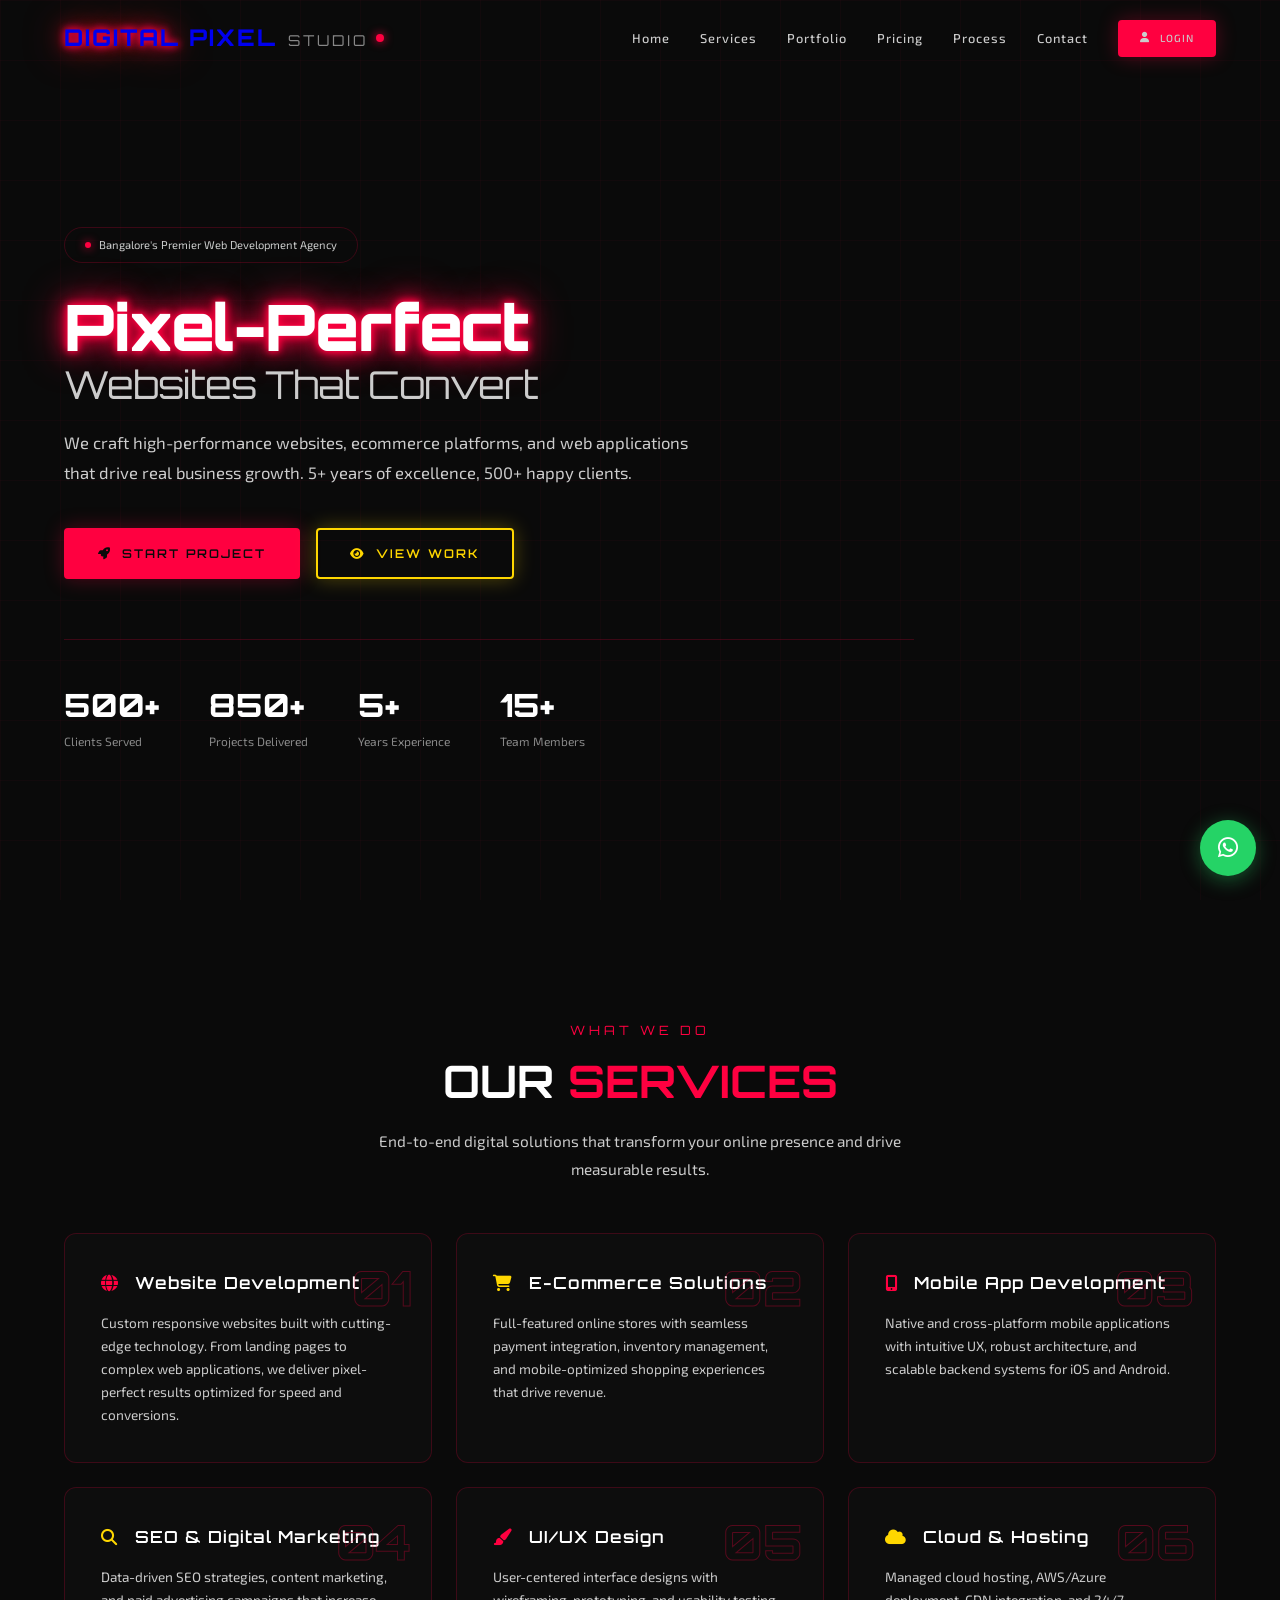
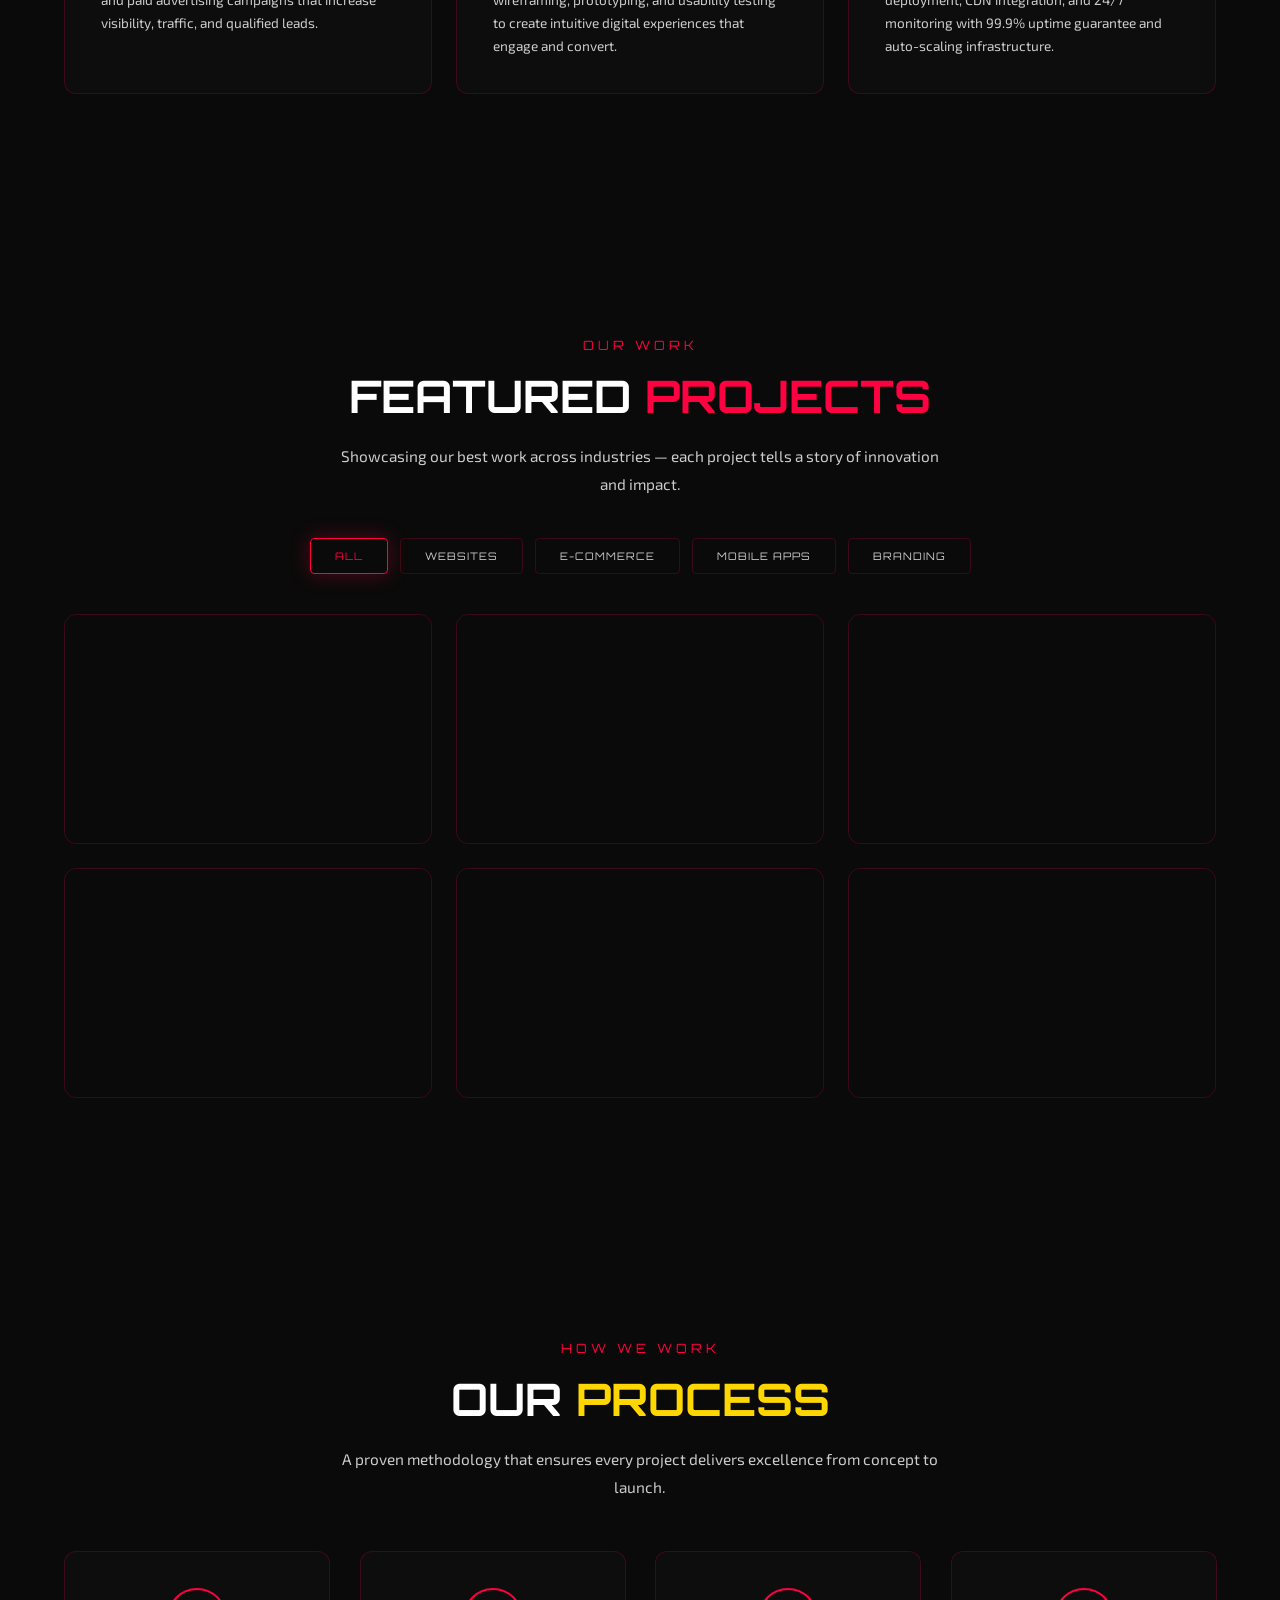
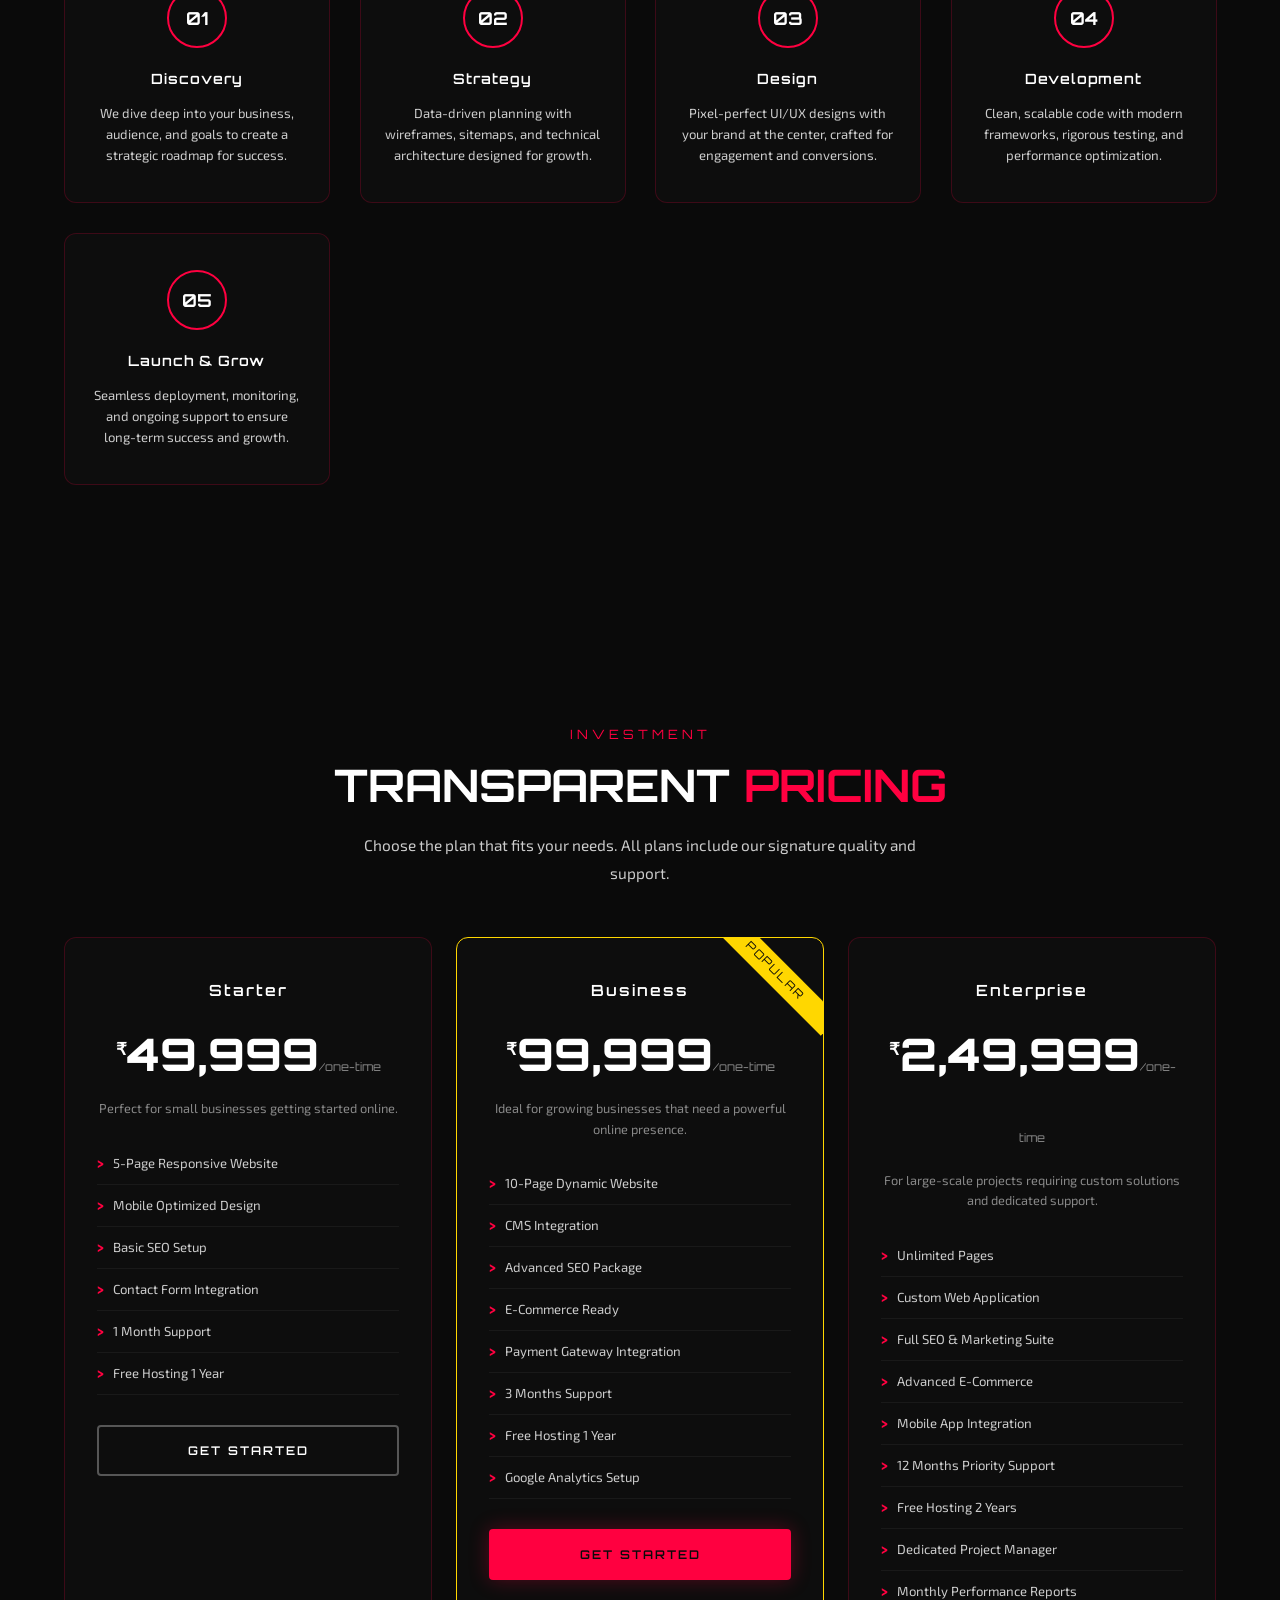
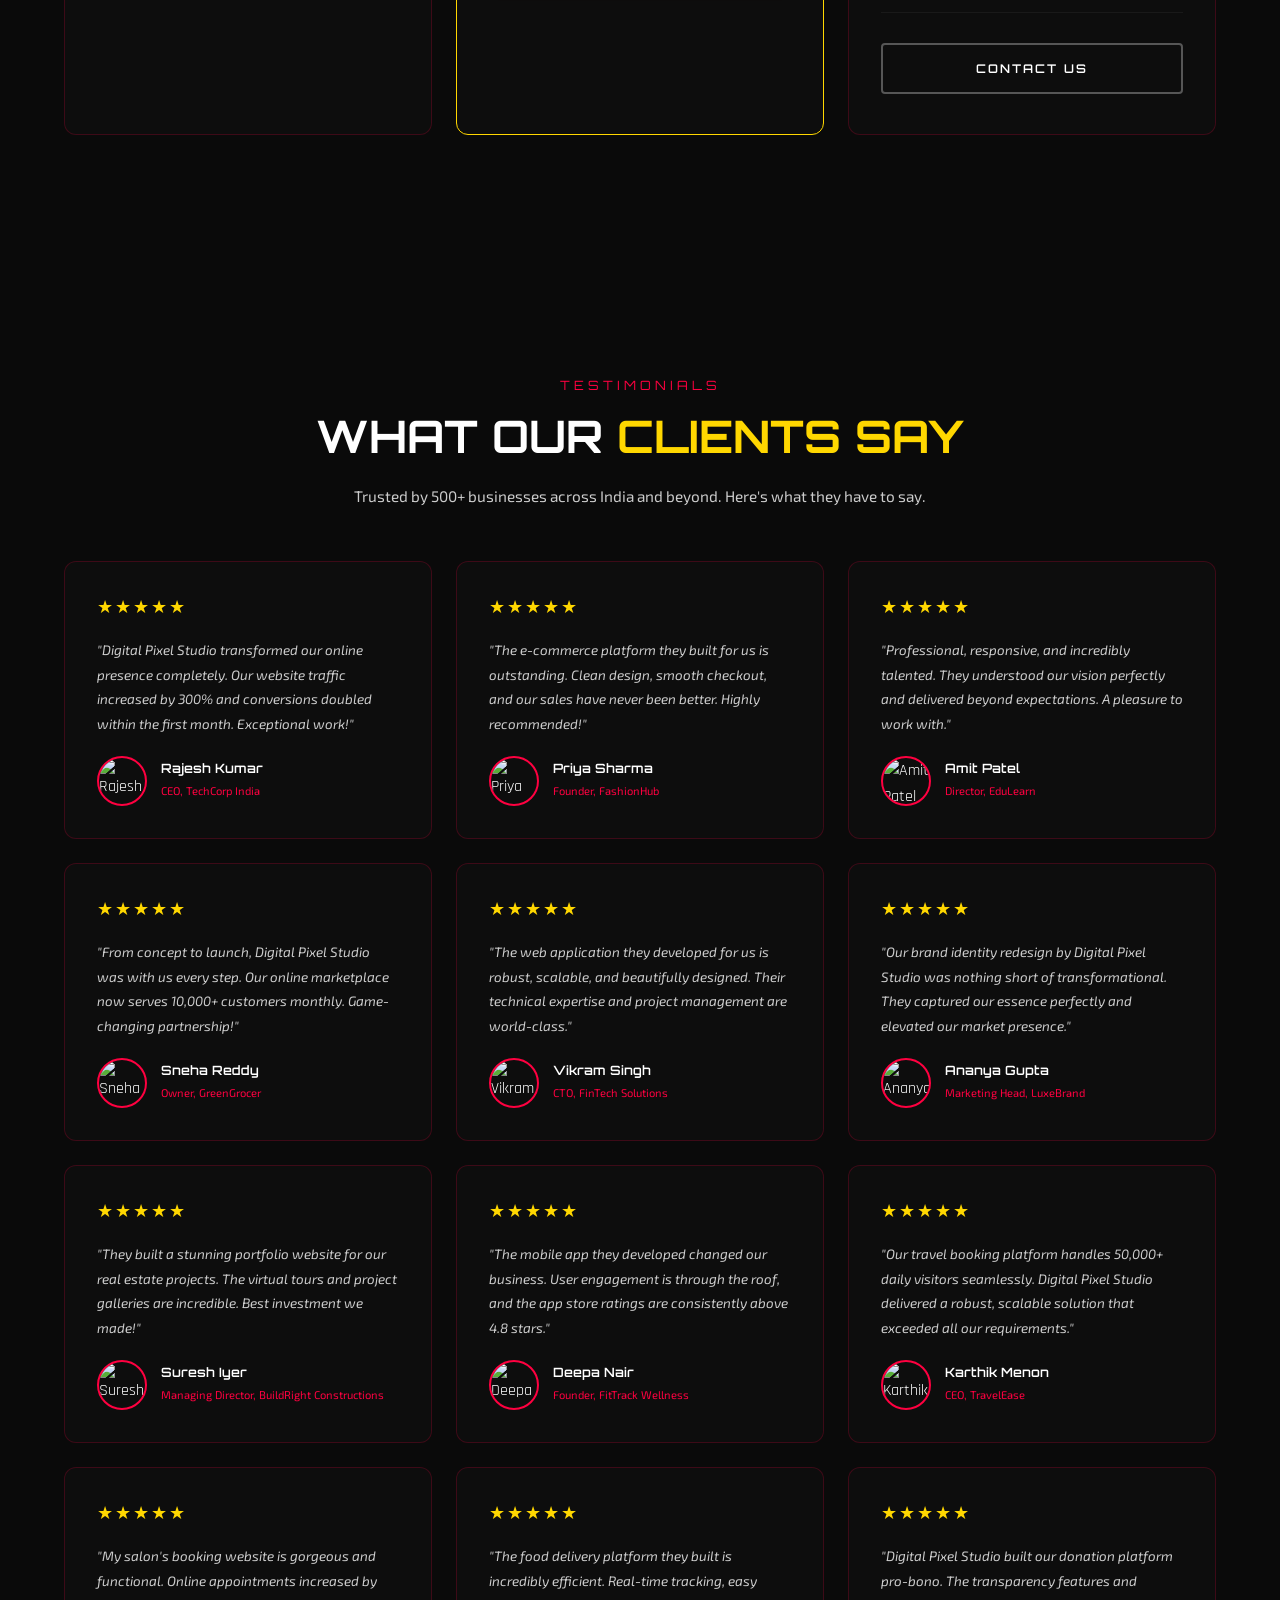
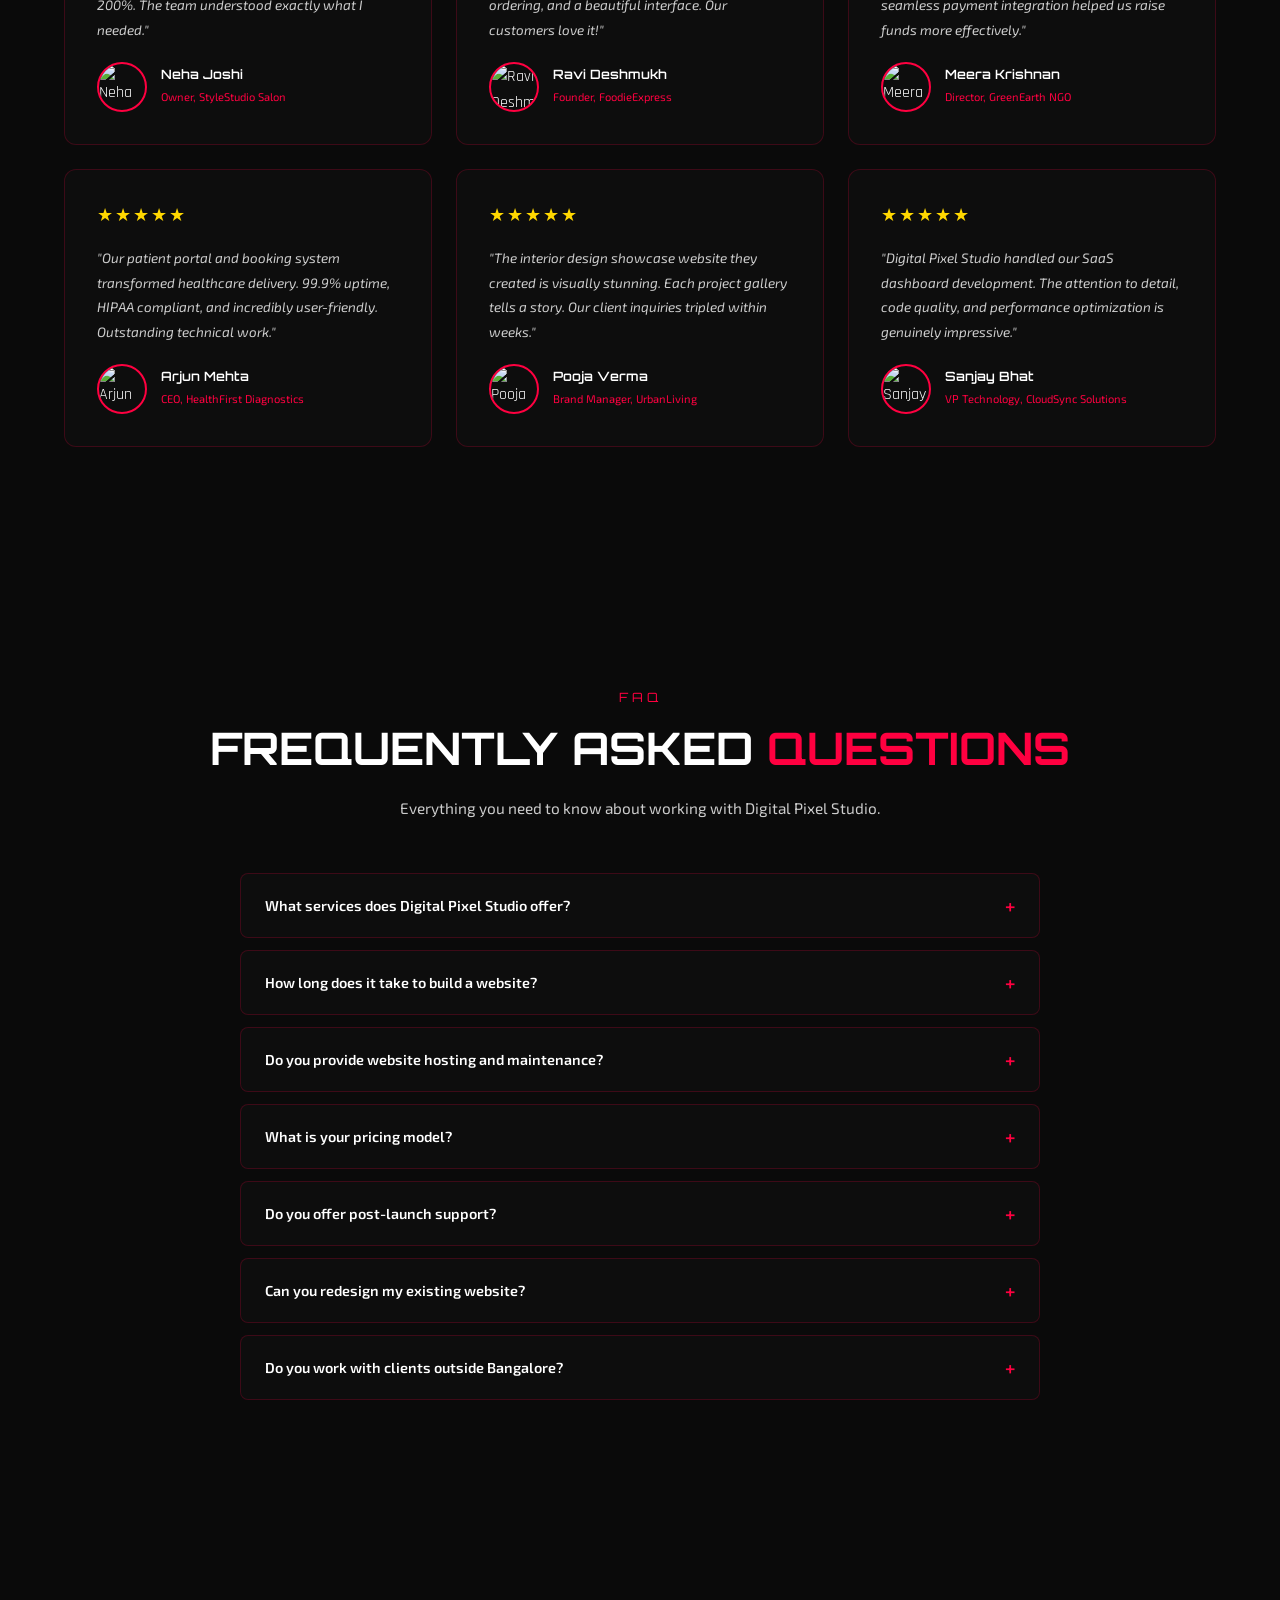
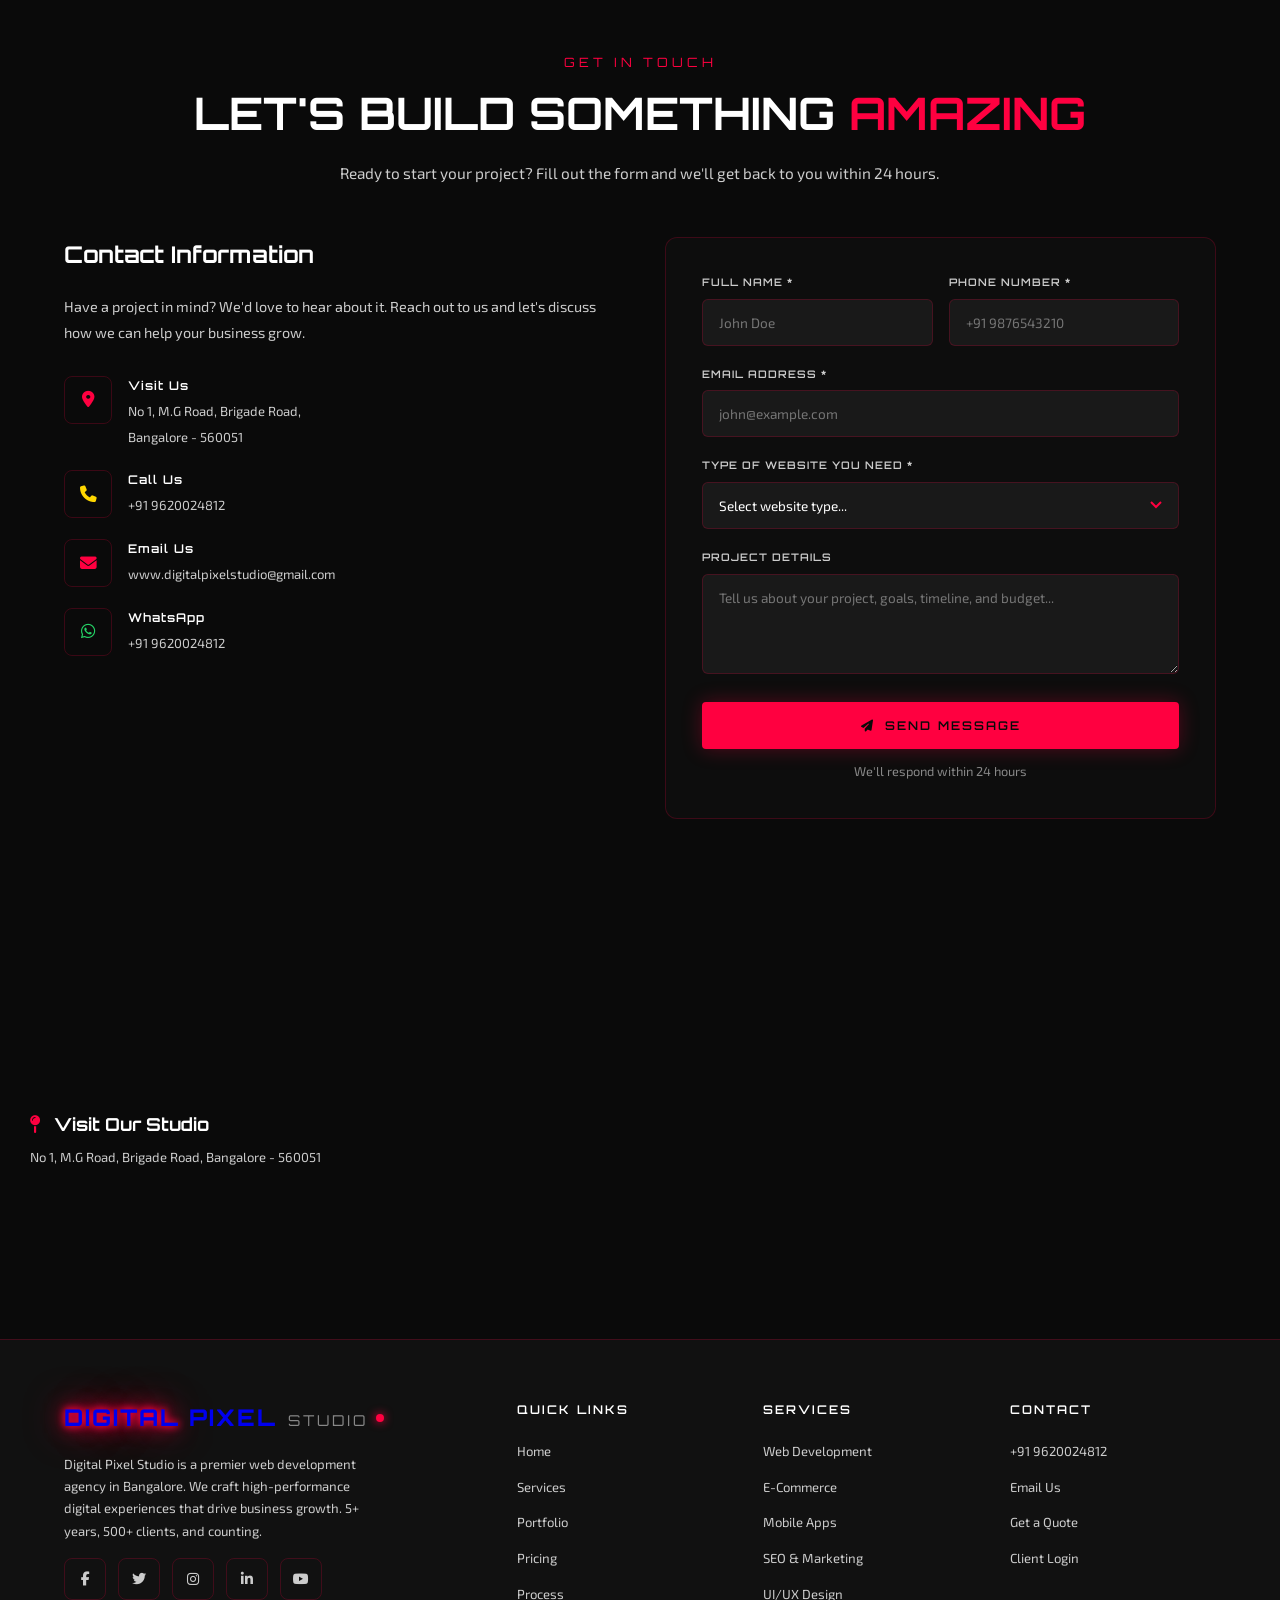
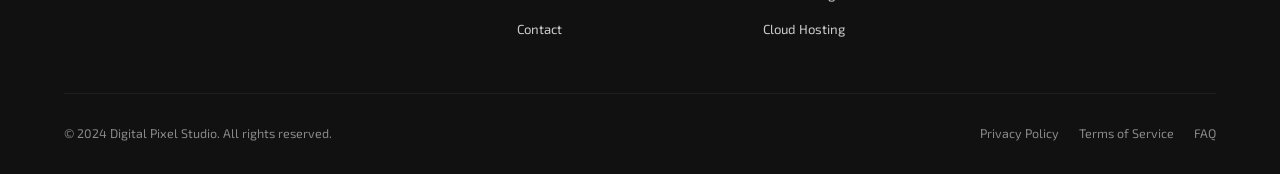
==== commit 2a37efe1: "Enhanced: 120fps animations, responsive optimization, full brand name" ====
--- a/index.html
+++ b/index.html
@@ -2,9 +2,16 @@
 <html lang="en">
 <head>
   <meta charset="UTF-8">
-  <meta name="viewport" content="width=device-width, initial-scale=1.0">
+  <meta name="viewport" content="width=device-width, initial-scale=1.0, maximum-scale=5.0">
+  <meta name="theme-color" content="#0a0a0a">
+  <meta name="apple-mobile-web-app-capable" content="yes">
+  <meta name="apple-mobile-web-app-status-bar-style" content="black-translucent">
   <title>Digital Pixel Studio | Web Development Agency</title>
   <meta name="description" content="Digital Pixel Studio - Premier Web Development Agency in Bangalore. 5+ Years, 500+ Clients Served. Custom websites, SEO, ecommerce, and digital solutions.">
+  <link rel="preconnect" href="https://fonts.googleapis.com">
+  <link rel="preconnect" href="https://fonts.gstatic.com" crossorigin>
+  <link rel="preconnect" href="https://images.unsplash.com">
+  <link rel="dns-prefetch" href="https://images.unsplash.com">
   <link rel="stylesheet" href="css/style.css">
   <link rel="stylesheet" href="https://cdnjs.cloudflare.com/ajax/libs/font-awesome/6.5.1/css/all.min.css">
 </head>
@@ -14,7 +21,7 @@
 <nav class="navbar" id="navbar">
   <div class="container">
     <a href="index.html" class="logo">
-      <span class="logo-text"><span class="neon-text">DIGITAL</span> <span class="gold">PIXEL</span></span>
+      <span class="logo-text"><span class="neon-text">DIGITAL</span> <span class="gold">PIXEL</span> <span class="logo-studio">STUDIO</span></span>
       <span class="neon-dot" style="background:var(--neon-red);box-shadow:0 0 10px var(--neon-red);"></span>
     </a>
     <ul class="nav-links" id="navLinks">
@@ -449,7 +456,7 @@
     <div class="footer-grid">
       <div class="footer-brand">
         <a href="index.html" class="logo">
-          <span class="logo-text"><span class="neon-text">DIGITAL</span> <span class="gold">PIXEL</span></span>
+          <span class="logo-text"><span class="neon-text">DIGITAL</span> <span class="gold">PIXEL</span> <span class="logo-studio">STUDIO</span></span>
           <span class="neon-dot" style="background:var(--neon-red);box-shadow:0 0 10px var(--neon-red);"></span>
         </a>
         <p>Digital Pixel Studio is a premier web development agency in Bangalore. We craft high-performance digital experiences that drive business growth. 5+ years, 500+ clients, and counting.</p>
--- a/css/style.css
+++ b/css/style.css
@@ -18,13 +18,19 @@
   --font-heading: 'Orbitron', sans-serif;
   --font-body: 'Rajdhani', sans-serif;
   --font-alt: 'Exo 2', sans-serif;
-  --transition: all 0.3s ease;
+  --transition: all 0.4s cubic-bezier(0.25, 0.46, 0.45, 0.94);
   --shadow-neon: 0 0 20px rgba(255, 0, 64, 0.3);
+  --reveal-duration: 0.9s;
 }
 
 * { margin: 0; padding: 0; box-sizing: border-box; }
 
-html { scroll-behavior: smooth; }
+html {
+  scroll-behavior: smooth;
+  -webkit-font-smoothing: antialiased;
+  -moz-osx-font-smoothing: grayscale;
+  text-size-adjust: 100%;
+}
 
 body {
   font-family: var(--font-body);
@@ -32,20 +38,26 @@
   color: var(--text-primary);
   overflow-x: hidden;
   line-height: 1.6;
-}
-
-::-webkit-scrollbar { width: 8px; }
+  -webkit-overflow-scrolling: touch;
+}
+
+::-webkit-scrollbar { width: 6px; }
 ::-webkit-scrollbar-track { background: var(--black-2); }
-::-webkit-scrollbar-thumb { background: var(--neon-red); border-radius: 4px; }
+::-webkit-scrollbar-thumb { background: var(--neon-red); border-radius: 3px; }
 ::-webkit-scrollbar-thumb:hover { background: var(--gold); }
 
-.container { max-width: 1200px; margin: 0 auto; padding: 0 20px; }
-
-.section { padding: 100px 0; position: relative; }
+.container {
+  width: 100%;
+  max-width: 1200px;
+  margin: 0 auto;
+  padding: 0 24px;
+}
+
+.section { padding: 120px 0; position: relative; }
 
 .section-label {
   font-family: var(--font-heading);
-  font-size: 0.85rem;
+  font-size: clamp(0.75rem, 1vw, 0.85rem);
   letter-spacing: 4px;
   text-transform: uppercase;
   color: var(--neon-red);
@@ -55,10 +67,10 @@
 
 .section-title {
   font-family: var(--font-heading);
-  font-size: 2.5rem;
+  font-size: clamp(1.8rem, 3.5vw, 2.8rem);
   font-weight: 700;
   margin-bottom: 20px;
-  line-height: 1.2;
+  line-height: 1.15;
   text-transform: uppercase;
 }
 
@@ -67,7 +79,7 @@
 
 .section-subtitle {
   font-family: var(--font-alt);
-  font-size: 1.1rem;
+  font-size: clamp(0.95rem, 1.2vw, 1.1rem);
   color: var(--text-secondary);
   max-width: 600px;
   line-height: 1.8;
@@ -75,6 +87,14 @@
 
 .text-center { text-align: center; }
 .text-center .section-subtitle { margin: 0 auto; }
+
+.logo-studio {
+  font-size: 0.65em;
+  color: var(--text-muted);
+  font-weight: 300;
+  letter-spacing: 3px;
+  margin-left: 2px;
+}
 
 /* === NEON TEXT EFFECTS === */
 .neon-text {
@@ -83,6 +103,7 @@
     0 0 10px var(--neon-red),
     0 0 21px var(--neon-red),
     0 0 42px var(--neon-red);
+  will-change: text-shadow;
 }
 
 .neon-gold {
@@ -93,19 +114,21 @@
     0 0 42px var(--gold);
 }
 
-/* === BREATHING EFFECT === */
+/* === BREATHING EFFECT - 120fps optimized === */
 .breathing {
-  animation: breathe 3s ease-in-out infinite;
+  animation: breathe 4s ease-in-out infinite;
+  will-change: opacity, text-shadow;
 }
 
 @keyframes breathe {
-  0%, 100% { opacity: 0.8; text-shadow: 0 0 5px currentColor; }
-  50% { opacity: 1; text-shadow: 0 0 20px currentColor, 0 0 40px currentColor; }
-}
-
-/* === COLOR CHANGING === */
+  0%, 100% { opacity: 0.85; text-shadow: 0 0 5px currentColor; }
+  50% { opacity: 1; text-shadow: 0 0 25px currentColor, 0 0 50px currentColor; }
+}
+
+/* === COLOR CHANGING - smooth 120fps === */
 .color-shift {
-  animation: colorShift 6s ease-in-out infinite;
+  animation: colorShift 8s ease-in-out infinite;
+  will-change: color, text-shadow;
 }
 
 @keyframes colorShift {
@@ -115,26 +138,15 @@
 }
 
 .color-shift-all {
-  animation: colorShiftAll 8s ease-in-out infinite;
+  animation: colorShiftAll 10s ease-in-out infinite;
+  will-change: color, text-shadow;
 }
 
 @keyframes colorShiftAll {
-  0%, 100% { 
-    color: var(--neon-red);
-    text-shadow: 0 0 10px var(--neon-red-glow);
-  }
-  25% { 
-    color: var(--gold);
-    text-shadow: 0 0 10px var(--gold-glow);
-  }
-  50% { 
-    color: #ff6b6b;
-    text-shadow: 0 0 10px rgba(255, 107, 107, 0.3);
-  }
-  75% { 
-    color: var(--gold-dim);
-    text-shadow: 0 0 10px var(--gold-glow);
-  }
+  0%, 100% { color: var(--neon-red); text-shadow: 0 0 10px var(--neon-red-glow); }
+  25% { color: var(--gold); text-shadow: 0 0 10px var(--gold-glow); }
+  50% { color: #ff6b6b; text-shadow: 0 0 10px rgba(255, 107, 107, 0.3); }
+  75% { color: var(--gold-dim); text-shadow: 0 0 10px var(--gold-glow); }
 }
 
 /* === BUTTONS === */
@@ -144,7 +156,7 @@
   gap: 10px;
   padding: 14px 32px;
   font-family: var(--font-heading);
-  font-size: 0.85rem;
+  font-size: clamp(0.75rem, 0.9vw, 0.85rem);
   font-weight: 600;
   letter-spacing: 2px;
   text-transform: uppercase;
@@ -155,6 +167,7 @@
   transition: var(--transition);
   position: relative;
   overflow: hidden;
+  will-change: transform, box-shadow, background, color;
 }
 
 .btn-primary {
@@ -167,7 +180,7 @@
   background: transparent;
   color: var(--neon-red);
   box-shadow: 0 0 40px var(--neon-red-glow);
-  transform: translateY(-2px);
+  transform: translateY(-3px);
 }
 
 .btn-secondary {
@@ -181,7 +194,7 @@
   background: var(--gold);
   color: var(--black);
   box-shadow: 0 0 40px var(--gold-glow);
-  transform: translateY(-2px);
+  transform: translateY(-3px);
 }
 
 .btn-outline {
@@ -204,14 +217,15 @@
   width: 100%;
   z-index: 1000;
   padding: 20px 0;
-  transition: var(--transition);
+  transition: background 0.5s ease, padding 0.5s ease, border-color 0.5s ease;
   background: transparent;
 }
 
 .navbar.scrolled {
   background: rgba(10, 10, 10, 0.95);
   backdrop-filter: blur(20px);
-  padding: 12px 0;
+  -webkit-backdrop-filter: blur(20px);
+  padding: 10px 0;
   border-bottom: 1px solid var(--border-color);
 }
 
@@ -223,23 +237,25 @@
 
 .logo {
   font-family: var(--font-heading);
-  font-size: 1.5rem;
+  font-size: clamp(1.1rem, 1.8vw, 1.5rem);
   font-weight: 800;
   text-decoration: none;
   display: flex;
   align-items: center;
   gap: 8px;
+  flex-shrink: 0;
 }
 
 .logo-text {
-  font-size: 1.3rem;
+  font-size: 1em;
   text-transform: uppercase;
   letter-spacing: 2px;
+  white-space: nowrap;
 }
 
 .logo .neon-dot {
-  width: 10px;
-  height: 10px;
+  width: 8px;
+  height: 8px;
   border-radius: 50%;
   animation: breathe 2s ease-in-out infinite;
 }
@@ -247,7 +263,7 @@
 .nav-links {
   display: flex;
   list-style: none;
-  gap: 30px;
+  gap: clamp(16px, 2.5vw, 30px);
   align-items: center;
 }
 
@@ -255,11 +271,12 @@
   color: var(--text-secondary);
   text-decoration: none;
   font-family: var(--font-alt);
-  font-size: 0.9rem;
+  font-size: clamp(0.8rem, 0.9vw, 0.9rem);
   font-weight: 500;
   letter-spacing: 1px;
-  transition: var(--transition);
+  transition: color 0.3s ease;
   position: relative;
+  white-space: nowrap;
 }
 
 .nav-links a::after {
@@ -270,14 +287,17 @@
   width: 0;
   height: 2px;
   background: var(--neon-red);
-  transition: var(--transition);
+  transition: width 0.3s ease;
   box-shadow: 0 0 10px var(--neon-red);
 }
 
 .nav-links a:hover { color: var(--neon-red); }
 .nav-links a:hover::after { width: 100%; }
 
-.nav-links .btn { padding: 10px 24px; font-size: 0.75rem; }
+.nav-links .btn {
+  padding: 8px 20px;
+  font-size: clamp(0.65rem, 0.75vw, 0.75rem);
+}
 
 .hamburger {
   display: none;
@@ -287,13 +307,15 @@
   background: none;
   border: none;
   padding: 5px;
+  z-index: 1001;
 }
 
 .hamburger span {
   width: 28px;
   height: 2px;
   background: var(--text-primary);
-  transition: var(--transition);
+  transition: transform 0.3s ease, opacity 0.3s ease;
+  transform-origin: center;
 }
 
 .hamburger.active span:nth-child(1) { transform: rotate(45deg) translate(5px, 5px); }
@@ -303,6 +325,7 @@
 /* === HERO SECTION === */
 .hero {
   min-height: 100vh;
+  min-height: 100dvh;
   display: flex;
   align-items: center;
   position: relative;
@@ -319,11 +342,11 @@
 .hero-grid {
   position: absolute;
   inset: 0;
-  background-image: 
+  background-image:
     linear-gradient(rgba(255, 0, 64, 0.03) 1px, transparent 1px),
     linear-gradient(90deg, rgba(255, 0, 64, 0.03) 1px, transparent 1px);
   background-size: 60px 60px;
-  animation: gridMove 20s linear infinite;
+  animation: gridMove 25s linear infinite;
 }
 
 @keyframes gridMove {
@@ -335,6 +358,7 @@
   position: absolute;
   inset: 0;
   overflow: hidden;
+  pointer-events: none;
 }
 
 .particle {
@@ -344,30 +368,31 @@
   background: var(--neon-red);
   border-radius: 50%;
   box-shadow: 0 0 6px var(--neon-red), 0 0 12px var(--neon-red);
-  animation: particleFloat 15s infinite;
+  animation: particleFloat 18s infinite;
   opacity: 0;
+  will-change: transform, opacity;
 }
 
 .particle:nth-child(1) { left: 10%; animation-delay: 0s; }
-.particle:nth-child(2) { left: 20%; animation-delay: 1s; background: var(--gold); box-shadow: 0 0 6px var(--gold); }
-.particle:nth-child(3) { left: 30%; animation-delay: 2s; }
-.particle:nth-child(4) { left: 40%; animation-delay: 3s; background: var(--gold); }
-.particle:nth-child(5) { left: 50%; animation-delay: 4s; }
-.particle:nth-child(6) { left: 60%; animation-delay: 5s; }
-.particle:nth-child(7) { left: 70%; animation-delay: 6s; background: var(--gold); }
-.particle:nth-child(8) { left: 80%; animation-delay: 7s; }
-.particle:nth-child(9) { left: 90%; animation-delay: 8s; }
-.particle:nth-child(10) { left: 15%; animation-delay: 9s; background: var(--gold); }
-.particle:nth-child(11) { left: 35%; animation-delay: 10s; }
-.particle:nth-child(12) { left: 55%; animation-delay: 11s; }
-.particle:nth-child(13) { left: 75%; animation-delay: 12s; background: var(--gold); }
-.particle:nth-child(14) { left: 85%; animation-delay: 13s; }
-.particle:nth-child(15) { left: 45%; animation-delay: 14s; }
+.particle:nth-child(2) { left: 20%; animation-delay: 1.2s; background: var(--gold); box-shadow: 0 0 6px var(--gold); }
+.particle:nth-child(3) { left: 30%; animation-delay: 2.4s; }
+.particle:nth-child(4) { left: 40%; animation-delay: 3.6s; background: var(--gold); }
+.particle:nth-child(5) { left: 50%; animation-delay: 4.8s; }
+.particle:nth-child(6) { left: 60%; animation-delay: 6s; }
+.particle:nth-child(7) { left: 70%; animation-delay: 7.2s; background: var(--gold); }
+.particle:nth-child(8) { left: 80%; animation-delay: 8.4s; }
+.particle:nth-child(9) { left: 90%; animation-delay: 9.6s; }
+.particle:nth-child(10) { left: 15%; animation-delay: 10.8s; background: var(--gold); }
+.particle:nth-child(11) { left: 35%; animation-delay: 12s; }
+.particle:nth-child(12) { left: 55%; animation-delay: 13.2s; }
+.particle:nth-child(13) { left: 75%; animation-delay: 14.4s; background: var(--gold); }
+.particle:nth-child(14) { left: 85%; animation-delay: 15.6s; }
+.particle:nth-child(15) { left: 45%; animation-delay: 16.8s; }
 
 @keyframes particleFloat {
   0% { transform: translateY(100vh) scale(0); opacity: 0; }
-  10% { opacity: 1; }
-  90% { opacity: 1; }
+  10% { opacity: 0.8; }
+  90% { opacity: 0.6; }
   100% { transform: translateY(-100px) scale(1); opacity: 0; }
 }
 
@@ -375,20 +400,21 @@
   position: relative;
   z-index: 1;
   max-width: 850px;
+  width: 100%;
 }
 
 .hero-badge {
   display: inline-flex;
   align-items: center;
   gap: 8px;
-  padding: 8px 20px;
+  padding: clamp(6px, 1vw, 8px) clamp(14px, 2vw, 20px);
   border: 1px solid var(--border-color);
   border-radius: 50px;
   font-family: var(--font-alt);
-  font-size: 0.8rem;
-  color: var(--text-secondary);
-  margin-bottom: 30px;
-  animation: fadeInUp 0.8s ease;
+  font-size: clamp(0.7rem, 0.85vw, 0.8rem);
+  color: var(--text-secondary);
+  margin-bottom: clamp(20px, 3vw, 30px);
+  animation: fadeInUp 1s ease;
 }
 
 .hero-badge .dot {
@@ -400,58 +426,61 @@
 
 .hero h1 {
   font-family: var(--font-heading);
-  font-size: 4rem;
+  font-size: clamp(2.2rem, 5vw, 4.5rem);
   font-weight: 900;
-  line-height: 1.1;
-  margin-bottom: 24px;
+  line-height: 1.05;
+  margin-bottom: clamp(16px, 2vw, 24px);
   letter-spacing: -1px;
-  animation: fadeInUp 1s ease;
+  animation: fadeInUp 1.1s ease;
 }
 
 .hero h1 .line2 {
   display: block;
-  font-size: 2.8rem;
+  font-size: clamp(1.3rem, 3vw, 3rem);
   color: var(--text-secondary);
   font-weight: 400;
+  margin-top: 4px;
 }
 
 .hero p {
   font-family: var(--font-alt);
-  font-size: 1.15rem;
+  font-size: clamp(0.95rem, 1.3vw, 1.15rem);
   color: var(--text-secondary);
   line-height: 1.8;
-  margin-bottom: 40px;
+  margin-bottom: clamp(28px, 4vw, 40px);
   max-width: 650px;
-  animation: fadeInUp 1.2s ease;
+  animation: fadeInUp 1.3s ease;
 }
 
 .hero-buttons {
   display: flex;
   gap: 16px;
   flex-wrap: wrap;
-  animation: fadeInUp 1.4s ease;
+  animation: fadeInUp 1.5s ease;
 }
 
 .hero-stats {
   display: flex;
-  gap: 50px;
-  margin-top: 60px;
-  padding-top: 40px;
+  gap: clamp(24px, 5vw, 50px);
+  margin-top: clamp(40px, 6vw, 60px);
+  padding-top: clamp(24px, 4vw, 40px);
   border-top: 1px solid var(--border-color);
-  animation: fadeInUp 1.6s ease;
+  animation: fadeInUp 1.7s ease;
+  flex-wrap: wrap;
 }
 
 .hero-stat h3 {
   font-family: var(--font-heading);
-  font-size: 2rem;
+  font-size: clamp(1.5rem, 2.5vw, 2.2rem);
   font-weight: 800;
 }
 
 .hero-stat p {
   font-family: var(--font-alt);
-  font-size: 0.85rem;
+  font-size: clamp(0.75rem, 0.85vw, 0.85rem);
   color: var(--text-muted);
   margin: 0;
+  white-space: nowrap;
 }
 
 @keyframes fadeInUp {
@@ -462,7 +491,7 @@
 /* === SERVICES SECTION === */
 .services-grid {
   display: grid;
-  grid-template-columns: repeat(auto-fit, minmax(300px, 1fr));
+  grid-template-columns: repeat(auto-fit, minmax(min(300px, 100%), 1fr));
   gap: 24px;
   margin-top: 50px;
 }
@@ -472,9 +501,10 @@
   border: 1px solid var(--border-color);
   border-radius: 12px;
   padding: 36px;
-  transition: var(--transition);
+  transition: transform 0.5s cubic-bezier(0.25, 0.46, 0.45, 0.94), border-color 0.4s ease, box-shadow 0.4s ease;
   position: relative;
   overflow: hidden;
+  will-change: transform, border-color;
 }
 
 .service-card::before {
@@ -487,15 +517,15 @@
   background: linear-gradient(90deg, var(--neon-red), var(--gold));
   transform: scaleX(0);
   transform-origin: left;
-  transition: var(--transition);
+  transition: transform 0.5s cubic-bezier(0.25, 0.46, 0.45, 0.94);
 }
 
 .service-card:hover::before { transform: scaleX(1); }
 
 .service-card:hover {
   border-color: var(--neon-red);
-  transform: translateY(-5px);
-  box-shadow: 0 10px 40px rgba(255, 0, 64, 0.1);
+  transform: translateY(-6px);
+  box-shadow: 0 15px 50px rgba(255, 0, 64, 0.12);
 }
 
 .service-number {
@@ -508,11 +538,12 @@
   position: absolute;
   top: 16px;
   right: 20px;
+  pointer-events: none;
 }
 
 .service-card h3 {
   font-family: var(--font-heading);
-  font-size: 1.2rem;
+  font-size: clamp(1rem, 1.3vw, 1.2rem);
   font-weight: 600;
   margin-bottom: 14px;
   letter-spacing: 1px;
@@ -521,7 +552,7 @@
 .service-card p {
   font-family: var(--font-alt);
   color: var(--text-secondary);
-  font-size: 0.95rem;
+  font-size: clamp(0.85rem, 1vw, 0.95rem);
   line-height: 1.7;
 }
 
@@ -540,12 +571,13 @@
   border: 1px solid var(--border-color);
   color: var(--text-secondary);
   font-family: var(--font-heading);
-  font-size: 0.75rem;
+  font-size: clamp(0.65rem, 0.8vw, 0.75rem);
   letter-spacing: 1px;
   text-transform: uppercase;
   cursor: pointer;
-  transition: var(--transition);
+  transition: border-color 0.3s ease, color 0.3s ease, box-shadow 0.3s ease;
   border-radius: 4px;
+  -webkit-tap-highlight-color: transparent;
 }
 
 .filter-btn:hover, .filter-btn.active {
@@ -556,7 +588,7 @@
 
 .portfolio-grid {
   display: grid;
-  grid-template-columns: repeat(auto-fit, minmax(340px, 1fr));
+  grid-template-columns: repeat(auto-fit, minmax(min(320px, 100%), 1fr));
   gap: 24px;
 }
 
@@ -567,14 +599,16 @@
   border: 1px solid var(--border-color);
   aspect-ratio: 16/10;
   cursor: pointer;
-  transition: var(--transition);
+  transition: border-color 0.4s ease, box-shadow 0.4s ease;
+  will-change: transform, border-color;
 }
 
 .portfolio-item img {
   width: 100%;
   height: 100%;
   object-fit: cover;
-  transition: var(--transition);
+  transition: transform 0.6s cubic-bezier(0.25, 0.46, 0.45, 0.94);
+  will-change: transform;
 }
 
 .portfolio-overlay {
@@ -586,23 +620,28 @@
   justify-content: flex-end;
   padding: 28px;
   opacity: 0;
-  transition: var(--transition);
+  transition: opacity 0.4s ease;
+  will-change: opacity;
 }
 
 .portfolio-item:hover .portfolio-overlay { opacity: 1; }
 .portfolio-item:hover img { transform: scale(1.05); }
 .portfolio-item:hover { border-color: var(--neon-red); box-shadow: 0 0 30px var(--neon-red-glow); }
 
+@media (hover: none) {
+  .portfolio-overlay { opacity: 1; background: linear-gradient(180deg, transparent 30%, rgba(10, 10, 10, 0.9)); }
+}
+
 .portfolio-overlay h4 {
   font-family: var(--font-heading);
-  font-size: 1rem;
+  font-size: clamp(0.85rem, 1vw, 1rem);
   font-weight: 600;
   margin-bottom: 6px;
 }
 
 .portfolio-overlay span {
   font-family: var(--font-alt);
-  font-size: 0.8rem;
+  font-size: clamp(0.7rem, 0.8vw, 0.8rem);
   color: var(--neon-red);
   letter-spacing: 1px;
   text-transform: uppercase;
@@ -611,7 +650,7 @@
 /* === PROCESS SECTION === */
 .process-timeline {
   display: grid;
-  grid-template-columns: repeat(auto-fit, minmax(240px, 1fr));
+  grid-template-columns: repeat(auto-fit, minmax(min(220px, 100%), 1fr));
   gap: 30px;
   margin-top: 50px;
   position: relative;
@@ -623,19 +662,20 @@
   background: var(--dark-card);
   border: 1px solid var(--border-color);
   border-radius: 12px;
-  transition: var(--transition);
+  transition: transform 0.5s cubic-bezier(0.25, 0.46, 0.45, 0.94), border-color 0.4s ease, box-shadow 0.4s ease;
   position: relative;
+  will-change: transform, border-color;
 }
 
 .process-step:hover {
   border-color: var(--gold);
-  transform: translateY(-5px);
-  box-shadow: 0 10px 40px rgba(255, 215, 0, 0.1);
+  transform: translateY(-6px);
+  box-shadow: 0 15px 50px rgba(255, 215, 0, 0.1);
 }
 
 .step-number {
-  width: 60px;
-  height: 60px;
+  width: clamp(50px, 6vw, 60px);
+  height: clamp(50px, 6vw, 60px);
   border-radius: 50%;
   border: 2px solid var(--neon-red);
   display: flex;
@@ -643,9 +683,9 @@
   justify-content: center;
   margin: 0 auto 20px;
   font-family: var(--font-heading);
-  font-size: 1.3rem;
+  font-size: clamp(1.1rem, 1.4vw, 1.3rem);
   font-weight: 700;
-  transition: var(--transition);
+  transition: background 0.4s ease, color 0.4s ease, box-shadow 0.4s ease;
 }
 
 .process-step:hover .step-number {
@@ -656,7 +696,7 @@
 
 .process-step h3 {
   font-family: var(--font-heading);
-  font-size: 1rem;
+  font-size: clamp(0.85rem, 1.1vw, 1rem);
   font-weight: 600;
   margin-bottom: 12px;
   letter-spacing: 1px;
@@ -665,14 +705,14 @@
 .process-step p {
   font-family: var(--font-alt);
   color: var(--text-secondary);
-  font-size: 0.9rem;
+  font-size: clamp(0.82rem, 0.95vw, 0.9rem);
   line-height: 1.6;
 }
 
 /* === PRICING SECTION === */
 .pricing-grid {
   display: grid;
-  grid-template-columns: repeat(auto-fit, minmax(300px, 1fr));
+  grid-template-columns: repeat(auto-fit, minmax(min(280px, 100%), 1fr));
   gap: 24px;
   margin-top: 50px;
 }
@@ -683,9 +723,10 @@
   border-radius: 12px;
   padding: 40px 32px;
   text-align: center;
-  transition: var(--transition);
+  transition: transform 0.5s cubic-bezier(0.25, 0.46, 0.45, 0.94), border-color 0.4s ease, box-shadow 0.4s ease;
   position: relative;
   overflow: hidden;
+  will-change: transform, border-color;
 }
 
 .pricing-card.featured {
@@ -705,16 +746,20 @@
   font-size: 0.7rem;
   letter-spacing: 2px;
   transform: rotate(45deg);
+  white-space: nowrap;
 }
 
 .pricing-card:hover {
   border-color: var(--neon-red);
-  box-shadow: 0 10px 40px rgba(255, 0, 64, 0.15);
-}
+  box-shadow: 0 15px 50px rgba(255, 0, 64, 0.15);
+  transform: translateY(-4px);
+}
+
+.pricing-card.featured:hover { transform: scale(1.05) translateY(-4px); }
 
 .pricing-card h3 {
   font-family: var(--font-heading);
-  font-size: 1.1rem;
+  font-size: clamp(0.95rem, 1.2vw, 1.1rem);
   font-weight: 600;
   letter-spacing: 2px;
   margin-bottom: 16px;
@@ -722,18 +767,18 @@
 
 .pricing-price {
   font-family: var(--font-heading);
-  font-size: 3rem;
+  font-size: clamp(2.2rem, 3.5vw, 3rem);
   font-weight: 800;
   margin-bottom: 8px;
 }
 
 .pricing-price .currency {
-  font-size: 1.2rem;
+  font-size: clamp(0.9rem, 1.3vw, 1.2rem);
   vertical-align: super;
 }
 
 .pricing-price .period {
-  font-size: 0.9rem;
+  font-size: clamp(0.7rem, 0.9vw, 0.9rem);
   color: var(--text-muted);
   font-weight: 400;
 }
@@ -741,7 +786,7 @@
 .pricing-desc {
   color: var(--text-muted);
   font-family: var(--font-alt);
-  font-size: 0.9rem;
+  font-size: clamp(0.8rem, 0.95vw, 0.9rem);
   margin-bottom: 24px;
 }
 
@@ -755,7 +800,7 @@
   padding: 10px 0;
   border-bottom: 1px solid rgba(255, 255, 255, 0.05);
   font-family: var(--font-alt);
-  font-size: 0.9rem;
+  font-size: clamp(0.82rem, 0.95vw, 0.9rem);
   color: var(--text-secondary);
   display: flex;
   align-items: center;
@@ -772,7 +817,7 @@
 /* === TESTIMONIALS SECTION === */
 .testimonials-grid {
   display: grid;
-  grid-template-columns: repeat(auto-fit, minmax(320px, 1fr));
+  grid-template-columns: repeat(auto-fit, minmax(min(290px, 100%), 1fr));
   gap: 24px;
   margin-top: 50px;
 }
@@ -782,13 +827,14 @@
   border: 1px solid var(--border-color);
   border-radius: 12px;
   padding: 32px;
-  transition: var(--transition);
+  transition: transform 0.5s cubic-bezier(0.25, 0.46, 0.45, 0.94), border-color 0.4s ease, box-shadow 0.4s ease;
+  will-change: transform, border-color;
 }
 
 .testimonial-card:hover {
   border-color: var(--gold);
-  transform: translateY(-3px);
-  box-shadow: 0 10px 40px rgba(255, 215, 0, 0.08);
+  transform: translateY(-4px);
+  box-shadow: 0 15px 50px rgba(255, 215, 0, 0.08);
 }
 
 .testimonial-stars {
@@ -800,7 +846,7 @@
 
 .testimonial-text {
   font-family: var(--font-alt);
-  font-size: 0.95rem;
+  font-size: clamp(0.85rem, 1vw, 0.95rem);
   color: var(--text-secondary);
   line-height: 1.8;
   margin-bottom: 20px;
@@ -814,22 +860,23 @@
 }
 
 .testimonial-author img {
-  width: 50px;
-  height: 50px;
+  width: clamp(40px, 5vw, 50px);
+  height: clamp(40px, 5vw, 50px);
   border-radius: 50%;
   object-fit: cover;
   border: 2px solid var(--neon-red);
+  flex-shrink: 0;
 }
 
 .testimonial-author h4 {
   font-family: var(--font-heading);
-  font-size: 0.9rem;
+  font-size: clamp(0.8rem, 0.95vw, 0.9rem);
   font-weight: 600;
 }
 
 .testimonial-author span {
   font-family: var(--font-alt);
-  font-size: 0.8rem;
+  font-size: clamp(0.7rem, 0.85vw, 0.8rem);
   color: var(--neon-red);
 }
 
@@ -837,6 +884,7 @@
 .faq-list {
   max-width: 800px;
   margin: 50px auto 0;
+  width: 100%;
 }
 
 .faq-item {
@@ -845,7 +893,7 @@
   border-radius: 8px;
   margin-bottom: 12px;
   overflow: hidden;
-  transition: var(--transition);
+  transition: border-color 0.3s ease;
 }
 
 .faq-item:hover { border-color: var(--neon-red); }
@@ -857,7 +905,7 @@
   border: none;
   color: var(--text-primary);
   font-family: var(--font-alt);
-  font-size: 1rem;
+  font-size: clamp(0.9rem, 1.05vw, 1rem);
   font-weight: 600;
   text-align: left;
   cursor: pointer;
@@ -865,12 +913,13 @@
   justify-content: space-between;
   align-items: center;
   gap: 16px;
+  -webkit-tap-highlight-color: transparent;
 }
 
 .faq-question .faq-icon {
   font-size: 1.2rem;
   color: var(--neon-red);
-  transition: var(--transition);
+  transition: transform 0.3s ease;
   flex-shrink: 0;
 }
 
@@ -881,7 +930,7 @@
 .faq-answer {
   max-height: 0;
   overflow: hidden;
-  transition: max-height 0.4s ease, padding 0.4s ease;
+  transition: max-height 0.5s cubic-bezier(0.25, 0.46, 0.45, 0.94), padding 0.5s ease;
   padding: 0 24px;
 }
 
@@ -893,7 +942,7 @@
 .faq-answer p {
   font-family: var(--font-alt);
   color: var(--text-secondary);
-  font-size: 0.95rem;
+  font-size: clamp(0.85rem, 1vw, 0.95rem);
   line-height: 1.7;
 }
 
@@ -901,13 +950,13 @@
 .contact-wrapper {
   display: grid;
   grid-template-columns: 1fr 1fr;
-  gap: 50px;
+  gap: clamp(24px, 5vw, 50px);
   margin-top: 50px;
 }
 
 .contact-info h3 {
   font-family: var(--font-heading);
-  font-size: 1.5rem;
+  font-size: clamp(1.2rem, 1.8vw, 1.5rem);
   font-weight: 700;
   margin-bottom: 20px;
 }
@@ -915,7 +964,7 @@
 .contact-info p {
   font-family: var(--font-alt);
   color: var(--text-secondary);
-  font-size: 1rem;
+  font-size: clamp(0.9rem, 1.05vw, 1rem);
   line-height: 1.8;
   margin-bottom: 30px;
 }
@@ -933,20 +982,20 @@
 }
 
 .contact-detail .icon {
-  width: 48px;
-  height: 48px;
+  width: clamp(42px, 5vw, 48px);
+  height: clamp(42px, 5vw, 48px);
   border-radius: 8px;
   border: 1px solid var(--border-color);
   display: flex;
   align-items: center;
   justify-content: center;
-  font-size: 1.2rem;
+  font-size: clamp(1rem, 1.3vw, 1.2rem);
   flex-shrink: 0;
 }
 
 .contact-detail h4 {
   font-family: var(--font-heading);
-  font-size: 0.85rem;
+  font-size: clamp(0.75rem, 0.9vw, 0.85rem);
   font-weight: 600;
   letter-spacing: 1px;
   margin-bottom: 4px;
@@ -955,14 +1004,15 @@
 .contact-detail span {
   font-family: var(--font-alt);
   color: var(--text-secondary);
-  font-size: 0.9rem;
+  font-size: clamp(0.82rem, 0.95vw, 0.9rem);
+  word-break: break-word;
 }
 
 .contact-form {
   background: var(--dark-card);
   border: 1px solid var(--border-color);
   border-radius: 12px;
-  padding: 36px;
+  padding: clamp(24px, 4vw, 36px);
 }
 
 .form-group {
@@ -972,7 +1022,7 @@
 .form-group label {
   display: block;
   font-family: var(--font-heading);
-  font-size: 0.75rem;
+  font-size: clamp(0.65rem, 0.8vw, 0.75rem);
   font-weight: 600;
   letter-spacing: 1px;
   text-transform: uppercase;
@@ -984,15 +1034,17 @@
 .form-group select,
 .form-group textarea {
   width: 100%;
-  padding: 14px 16px;
+  padding: clamp(12px, 1.5vw, 14px) clamp(14px, 1.8vw, 16px);
   background: rgba(255, 255, 255, 0.05);
   border: 1px solid var(--border-color);
   border-radius: 6px;
   color: var(--text-primary);
   font-family: var(--font-alt);
-  font-size: 0.95rem;
-  transition: var(--transition);
+  font-size: clamp(0.85rem, 1vw, 0.95rem);
+  transition: border-color 0.3s ease, box-shadow 0.3s ease;
   outline: none;
+  -webkit-appearance: none;
+  appearance: none;
 }
 
 .form-group input:focus,
@@ -1003,11 +1055,11 @@
 }
 
 .form-group select {
-  appearance: none;
   background-image: url("data:image/svg+xml,%3Csvg xmlns='http://www.w3.org/2000/svg' width='12' height='8' viewBox='0 0 12 8'%3E%3Cpath d='M1 1l5 5 5-5' stroke='%23ff0040' stroke-width='2' fill='none'/%3E%3C/svg%3E");
   background-repeat: no-repeat;
   background-position: right 16px center;
   cursor: pointer;
+  padding-right: 40px;
 }
 
 .form-group select option {
@@ -1028,7 +1080,7 @@
 
 /* === MAP SECTION === */
 .map-section {
-  height: 400px;
+  height: clamp(300px, 40vw, 400px);
   position: relative;
   overflow: hidden;
 }
@@ -1045,17 +1097,18 @@
   position: absolute;
   top: 0;
   left: 0;
-  padding: 30px;
+  padding: clamp(20px, 3vw, 30px);
   background: linear-gradient(90deg, rgba(10,10,10,0.9), transparent);
   height: 100%;
   display: flex;
   flex-direction: column;
   justify-content: center;
+  max-width: 50%;
 }
 
 .map-overlay h3 {
   font-family: var(--font-heading);
-  font-size: 1.2rem;
+  font-size: clamp(1rem, 1.4vw, 1.2rem);
   font-weight: 700;
   margin-bottom: 8px;
 }
@@ -1063,7 +1116,7 @@
 .map-overlay p {
   font-family: var(--font-alt);
   color: var(--text-secondary);
-  font-size: 0.9rem;
+  font-size: clamp(0.82rem, 0.95vw, 0.9rem);
 }
 
 /* === FOOTER === */
@@ -1076,14 +1129,14 @@
 .footer-grid {
   display: grid;
   grid-template-columns: 2fr 1fr 1fr 1fr;
-  gap: 40px;
+  gap: clamp(24px, 4vw, 40px);
   margin-bottom: 40px;
 }
 
 .footer-brand p {
   font-family: var(--font-alt);
   color: var(--text-secondary);
-  font-size: 0.9rem;
+  font-size: clamp(0.82rem, 0.95vw, 0.9rem);
   line-height: 1.7;
   margin-top: 16px;
   max-width: 300px;
@@ -1091,7 +1144,7 @@
 
 .footer h4 {
   font-family: var(--font-heading);
-  font-size: 0.85rem;
+  font-size: clamp(0.75rem, 0.9vw, 0.85rem);
   font-weight: 600;
   letter-spacing: 2px;
   margin-bottom: 20px;
@@ -1108,8 +1161,9 @@
   color: var(--text-secondary);
   text-decoration: none;
   font-family: var(--font-alt);
-  font-size: 0.9rem;
-  transition: var(--transition);
+  font-size: clamp(0.82rem, 0.95vw, 0.9rem);
+  transition: color 0.3s ease, padding-left 0.3s ease;
+  display: inline-block;
 }
 
 .footer-links a:hover {
@@ -1121,20 +1175,21 @@
   display: flex;
   gap: 12px;
   margin-top: 16px;
+  flex-wrap: wrap;
 }
 
 .footer-social a {
-  width: 42px;
-  height: 42px;
+  width: clamp(38px, 4.5vw, 42px);
+  height: clamp(38px, 4.5vw, 42px);
   border: 1px solid var(--border-color);
   border-radius: 8px;
   display: flex;
   align-items: center;
   justify-content: center;
   text-decoration: none;
-  transition: var(--transition);
-  color: var(--text-secondary);
-  font-size: 1rem;
+  transition: border-color 0.3s ease, color 0.3s ease, box-shadow 0.3s ease, transform 0.3s ease;
+  color: var(--text-secondary);
+  font-size: clamp(0.85rem, 1.1vw, 1rem);
 }
 
 .footer-social a:hover {
@@ -1157,20 +1212,21 @@
 .footer-bottom p {
   font-family: var(--font-alt);
   color: var(--text-muted);
-  font-size: 0.85rem;
+  font-size: clamp(0.78rem, 0.9vw, 0.85rem);
 }
 
 .footer-bottom-links {
   display: flex;
   gap: 20px;
+  flex-wrap: wrap;
 }
 
 .footer-bottom-links a {
   color: var(--text-muted);
   text-decoration: none;
-  font-size: 0.85rem;
-  font-family: var(--font-alt);
-  transition: var(--transition);
+  font-size: clamp(0.78rem, 0.9vw, 0.85rem);
+  font-family: var(--font-alt);
+  transition: color 0.3s ease;
 }
 
 .footer-bottom-links a:hover { color: var(--neon-red); }
@@ -1178,10 +1234,10 @@
 /* === WHATSAPP FLOATING BUTTON === */
 .whatsapp-btn {
   position: fixed;
-  bottom: 24px;
-  right: 24px;
-  width: 56px;
-  height: 56px;
+  bottom: clamp(16px, 2.5vw, 24px);
+  right: clamp(16px, 2.5vw, 24px);
+  width: clamp(48px, 6vw, 56px);
+  height: clamp(48px, 6vw, 56px);
   border-radius: 50%;
   background: #25D366;
   border: none;
@@ -1190,12 +1246,13 @@
   display: flex;
   align-items: center;
   justify-content: center;
-  font-size: 1.5rem;
+  font-size: clamp(1.3rem, 1.8vw, 1.5rem);
   box-shadow: 0 4px 20px rgba(37, 211, 102, 0.4);
-  transition: var(--transition);
-  animation: whatsappPulse 2s ease-in-out infinite;
+  transition: transform 0.3s ease, box-shadow 0.3s ease;
+  animation: whatsappPulse 3s ease-in-out infinite;
   text-decoration: none;
   color: white;
+  will-change: transform, box-shadow;
 }
 
 .whatsapp-btn:hover {
@@ -1205,14 +1262,22 @@
 
 @keyframes whatsappPulse {
   0%, 100% { box-shadow: 0 4px 20px rgba(37, 211, 102, 0.4); }
-  50% { box-shadow: 0 4px 40px rgba(37, 211, 102, 0.8); }
-}
-
-/* === SCROLL ANIMATION === */
+  50% { box-shadow: 0 4px 50px rgba(37, 211, 102, 0.8); }
+}
+
+/* === SCROLL ANIMATION - 120fps optimized === */
+.reveal,
+.reveal-left,
+.reveal-right,
+.reveal-scale {
+  will-change: transform, opacity;
+}
+
 .reveal {
   opacity: 0;
-  transform: translateY(40px);
-  transition: opacity 0.8s ease, transform 0.8s ease;
+  transform: translateY(50px);
+  transition: opacity var(--reveal-duration) cubic-bezier(0.25, 0.46, 0.45, 0.94),
+              transform var(--reveal-duration) cubic-bezier(0.25, 0.46, 0.45, 0.94);
 }
 
 .reveal.visible {
@@ -1222,8 +1287,9 @@
 
 .reveal-left {
   opacity: 0;
-  transform: translateX(-60px);
-  transition: opacity 0.8s ease, transform 0.8s ease;
+  transform: translateX(-70px);
+  transition: opacity var(--reveal-duration) cubic-bezier(0.25, 0.46, 0.45, 0.94),
+              transform var(--reveal-duration) cubic-bezier(0.25, 0.46, 0.45, 0.94);
 }
 
 .reveal-left.visible {
@@ -1233,8 +1299,9 @@
 
 .reveal-right {
   opacity: 0;
-  transform: translateX(60px);
-  transition: opacity 0.8s ease, transform 0.8s ease;
+  transform: translateX(70px);
+  transition: opacity var(--reveal-duration) cubic-bezier(0.25, 0.46, 0.45, 0.94),
+              transform var(--reveal-duration) cubic-bezier(0.25, 0.46, 0.45, 0.94);
 }
 
 .reveal-right.visible {
@@ -1244,8 +1311,9 @@
 
 .reveal-scale {
   opacity: 0;
-  transform: scale(0.8);
-  transition: opacity 0.8s ease, transform 0.8s ease;
+  transform: scale(0.85);
+  transition: opacity var(--reveal-duration) cubic-bezier(0.25, 0.46, 0.45, 0.94),
+              transform var(--reveal-duration) cubic-bezier(0.25, 0.46, 0.45, 0.94);
 }
 
 .reveal-scale.visible {
@@ -1256,6 +1324,7 @@
 /* === AUTH PAGES === */
 .auth-page {
   min-height: 100vh;
+  min-height: 100dvh;
   display: flex;
   align-items: center;
   justify-content: center;
@@ -1266,25 +1335,25 @@
   background: var(--dark-card);
   border: 1px solid var(--border-color);
   border-radius: 12px;
-  padding: 40px;
+  padding: clamp(28px, 4vw, 40px);
   width: 100%;
   max-width: 440px;
 }
 
 .auth-box h2 {
   font-family: var(--font-heading);
-  font-size: 1.5rem;
+  font-size: clamp(1.2rem, 1.8vw, 1.5rem);
   font-weight: 700;
   text-align: center;
   margin-bottom: 8px;
 }
 
-.auth-box p {
+.auth-box > p {
   font-family: var(--font-alt);
   color: var(--text-secondary);
   text-align: center;
   margin-bottom: 30px;
-  font-size: 0.95rem;
+  font-size: clamp(0.85rem, 1vw, 0.95rem);
 }
 
 .auth-box .form-group {
@@ -1301,7 +1370,7 @@
   text-align: center;
   margin-top: 20px;
   font-family: var(--font-alt);
-  font-size: 0.9rem;
+  font-size: clamp(0.82rem, 0.95vw, 0.9rem);
   color: var(--text-secondary);
 }
 
@@ -1321,17 +1390,19 @@
   justify-content: space-between;
   align-items: center;
   margin-bottom: 40px;
+  flex-wrap: wrap;
+  gap: 16px;
 }
 
 .dashboard-header h2 {
   font-family: var(--font-heading);
-  font-size: 1.8rem;
+  font-size: clamp(1.3rem, 2vw, 1.8rem);
   font-weight: 700;
 }
 
 .dashboard-grid {
   display: grid;
-  grid-template-columns: repeat(auto-fit, minmax(250px, 1fr));
+  grid-template-columns: repeat(auto-fit, minmax(min(220px, 100%), 1fr));
   gap: 20px;
   margin-bottom: 40px;
 }
@@ -1341,7 +1412,7 @@
   border: 1px solid var(--border-color);
   border-radius: 12px;
   padding: 28px;
-  transition: var(--transition);
+  transition: border-color 0.3s ease, box-shadow 0.3s ease;
 }
 
 .dash-card:hover {
@@ -1352,13 +1423,13 @@
 .dash-card h4 {
   font-family: var(--font-alt);
   color: var(--text-secondary);
-  font-size: 0.9rem;
+  font-size: clamp(0.82rem, 0.95vw, 0.9rem);
   margin-bottom: 8px;
 }
 
 .dash-card .number {
   font-family: var(--font-heading);
-  font-size: 2.2rem;
+  font-size: clamp(1.8rem, 2.5vw, 2.2rem);
   font-weight: 800;
 }
 
@@ -1366,87 +1437,32 @@
   background: var(--dark-card);
   border: 1px solid var(--border-color);
   border-radius: 12px;
-  overflow: hidden;
+  overflow-x: auto;
+  -webkit-overflow-scrolling: touch;
 }
 
 .dash-table table {
   width: 100%;
   border-collapse: collapse;
+  min-width: 500px;
 }
 
 .dash-table th,
 .dash-table td {
-  padding: 16px 20px;
+  padding: clamp(12px, 1.8vw, 16px) clamp(14px, 2vw, 20px);
   text-align: left;
   font-family: var(--font-alt);
-  font-size: 0.9rem;
+  font-size: clamp(0.82rem, 0.95vw, 0.9rem);
   border-bottom: 1px solid var(--border-color);
+  white-space: nowrap;
 }
 
 .dash-table th {
   font-family: var(--font-heading);
-  font-size: 0.75rem;
+  font-size: clamp(0.65rem, 0.8vw, 0.75rem);
   letter-spacing: 1px;
   text-transform: uppercase;
   color: var(--neon-red);
-}
-
-/* === RESPONSIVE === */
-@media (max-width: 1024px) {
-  .hero h1 { font-size: 3rem; }
-  .hero h1 .line2 { font-size: 2rem; }
-  .section-title { font-size: 2rem; }
-  .pricing-card.featured { transform: none; }
-  .footer-grid { grid-template-columns: 1fr 1fr; }
-}
-
-@media (max-width: 768px) {
-  .hamburger { display: flex; }
-
-  .nav-links {
-    position: fixed;
-    top: 0;
-    right: -100%;
-    width: 80%;
-    max-width: 350px;
-    height: 100vh;
-    background: rgba(10, 10, 10, 0.98);
-    backdrop-filter: blur(20px);
-    flex-direction: column;
-    padding: 100px 40px;
-    gap: 20px;
-    transition: right 0.4s ease;
-    border-left: 1px solid var(--border-color);
-  }
-
-  .nav-links.active { right: 0; }
-
-  .hero { padding-top: 60px; min-height: auto; padding-bottom: 60px; }
-  .hero h1 { font-size: 2.2rem; }
-  .hero h1 .line2 { font-size: 1.4rem; }
-  .hero-stats { flex-wrap: wrap; gap: 24px; }
-
-  .section { padding: 60px 0; }
-  .section-title { font-size: 1.6rem; }
-
-  .contact-wrapper { grid-template-columns: 1fr; }
-  .form-row { grid-template-columns: 1fr; }
-  .portfolio-grid { grid-template-columns: 1fr; }
-  .services-grid { grid-template-columns: 1fr; }
-  .pricing-grid { grid-template-columns: 1fr; }
-  .process-timeline { grid-template-columns: 1fr; }
-
-  .footer-grid { grid-template-columns: 1fr; }
-  .footer-bottom { flex-direction: column; text-align: center; }
-
-  .map-overlay { position: relative; background: var(--black-2); }
-}
-
-@media (max-width: 480px) {
-  .hero h1 { font-size: 1.8rem; }
-  .hero h1 .line2 { font-size: 1.1rem; }
-  .hero-buttons .btn { width: 100%; justify-content: center; }
-  .pricing-card { padding: 30px 20px; }
 }
 
 /* === LOGOUT BUTTON === */
@@ -1456,14 +1472,145 @@
   border: 1px solid var(--neon-red);
   color: var(--neon-red);
   font-family: var(--font-heading);
-  font-size: 0.75rem;
+  font-size: clamp(0.65rem, 0.8vw, 0.75rem);
   letter-spacing: 1px;
   cursor: pointer;
   border-radius: 4px;
-  transition: var(--transition);
+  transition: background 0.3s ease, color 0.3s ease;
 }
 
 .logout-btn:hover {
   background: var(--neon-red);
   color: var(--black);
 }
+
+/* === RESPONSIVE - DESKTOP FIRST === */
+
+/* Large Desktop (1400px+) */
+@media (min-width: 1400px) {
+  .container { max-width: 1320px; }
+}
+
+/* Tablet Landscape (1024px and below) */
+@media (max-width: 1024px) {
+  .hero h1 { font-size: clamp(2rem, 5vw, 3rem); }
+  .hero h1 .line2 { font-size: clamp(1.2rem, 3vw, 2rem); }
+  .section-title { font-size: clamp(1.5rem, 3vw, 2rem); }
+  .section { padding: 80px 0; }
+  .pricing-card.featured { transform: none; }
+  .pricing-card.featured:hover { transform: translateY(-4px); }
+  .footer-grid { grid-template-columns: 1fr 1fr; }
+  .contact-wrapper { gap: 32px; }
+}
+
+/* Tablet Portrait (768px and below) */
+@media (max-width: 768px) {
+  .hamburger { display: flex; }
+
+  .nav-links {
+    position: fixed;
+    top: 0;
+    right: -100%;
+    width: 85%;
+    max-width: 380px;
+    height: 100vh;
+    height: 100dvh;
+    background: rgba(10, 10, 10, 0.98);
+    backdrop-filter: blur(20px);
+    -webkit-backdrop-filter: blur(20px);
+    flex-direction: column;
+    padding: 100px 40px 40px;
+    gap: 16px;
+    transition: right 0.45s cubic-bezier(0.25, 0.46, 0.45, 0.94);
+    border-left: 1px solid var(--border-color);
+    overflow-y: auto;
+    z-index: 1000;
+  }
+
+  .nav-links.active { right: 0; }
+
+  .nav-links a { font-size: 1.1rem; }
+  .nav-links .btn { font-size: 0.85rem; padding: 12px 28px; justify-content: center; width: 100%; }
+
+  .hero { padding-top: 60px; min-height: auto; padding-bottom: 80px; }
+  .hero h1 { font-size: clamp(1.8rem, 6vw, 2.2rem); }
+  .hero h1 .line2 { font-size: clamp(1rem, 4vw, 1.4rem); }
+  .hero-stats { gap: 20px; }
+  .hero-stat { flex: 1; min-width: calc(50% - 20px); }
+
+  .section { padding: 60px 0; }
+  .section-title { font-size: clamp(1.3rem, 4vw, 1.6rem); }
+
+  .contact-wrapper { grid-template-columns: 1fr; }
+  .form-row { grid-template-columns: 1fr; }
+  .portfolio-grid { grid-template-columns: 1fr; }
+  .services-grid { grid-template-columns: 1fr; }
+  .pricing-grid { grid-template-columns: 1fr; max-width: 450px; margin-left: auto; margin-right: auto; }
+  .process-timeline { grid-template-columns: 1fr; max-width: 400px; margin-left: auto; margin-right: auto; }
+
+  .footer-grid { grid-template-columns: 1fr; }
+  .footer-bottom { flex-direction: column; text-align: center; }
+
+  .map-overlay { position: relative; background: var(--black-2); max-width: 100%; }
+}
+
+/* Mobile (480px and below) */
+@media (max-width: 480px) {
+  .container { padding: 0 16px; }
+
+  .hero h1 { font-size: clamp(1.5rem, 7vw, 1.8rem); }
+  .hero h1 .line2 { font-size: clamp(0.9rem, 4.5vw, 1.1rem); }
+  .hero-buttons .btn { width: 100%; justify-content: center; }
+
+  .pricing-card { padding: 28px 20px; }
+  .contact-form { padding: 20px; }
+
+  .hero-stat { min-width: calc(50% - 10px); }
+  .hero-stats { gap: 10px; }
+
+  .dashboard-header { flex-direction: column; align-items: flex-start; }
+
+  .testimonials-grid { grid-template-columns: 1fr; }
+}
+
+/* Touch device optimizations */
+@media (hover: none) and (pointer: coarse) {
+  .btn, .filter-btn, .faq-question, .nav-links a {
+    -webkit-tap-highlight-color: rgba(255, 0, 64, 0.3);
+  }
+
+  .service-card:hover,
+  .process-step:hover,
+  .pricing-card:hover,
+  .testimonial-card:hover,
+  .portfolio-item:hover {
+    transform: none;
+  }
+
+  .service-card:active,
+  .process-step:active,
+  .pricing-card:active {
+    transform: scale(0.98);
+  }
+}
+
+/* Reduced motion preference */
+@media (prefers-reduced-motion: reduce) {
+  *,
+  *::before,
+  *::after {
+    animation-duration: 0.01ms !important;
+    animation-iteration-count: 1 !important;
+    transition-duration: 0.01ms !important;
+  }
+
+  html { scroll-behavior: auto; }
+
+  .reveal,
+  .reveal-left,
+  .reveal-right,
+  .reveal-scale {
+    opacity: 1;
+    transform: none;
+  }
+}
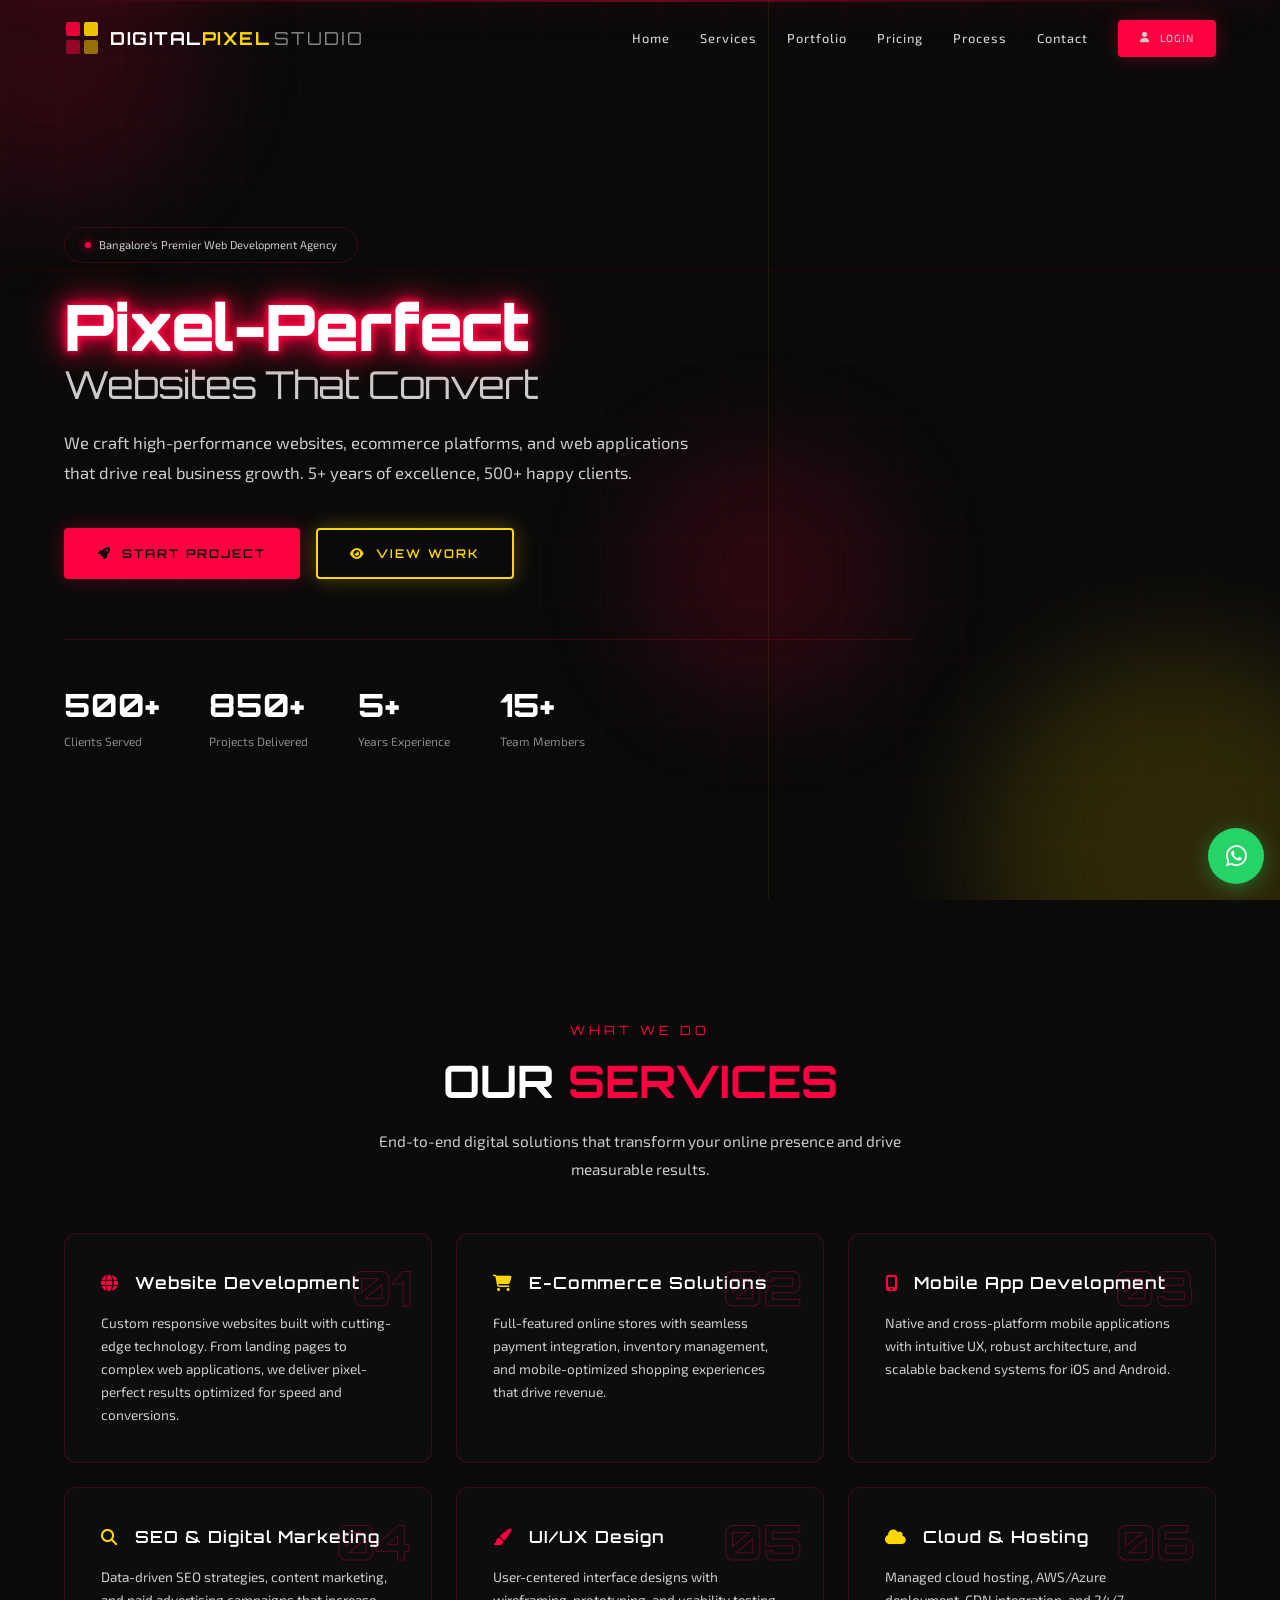
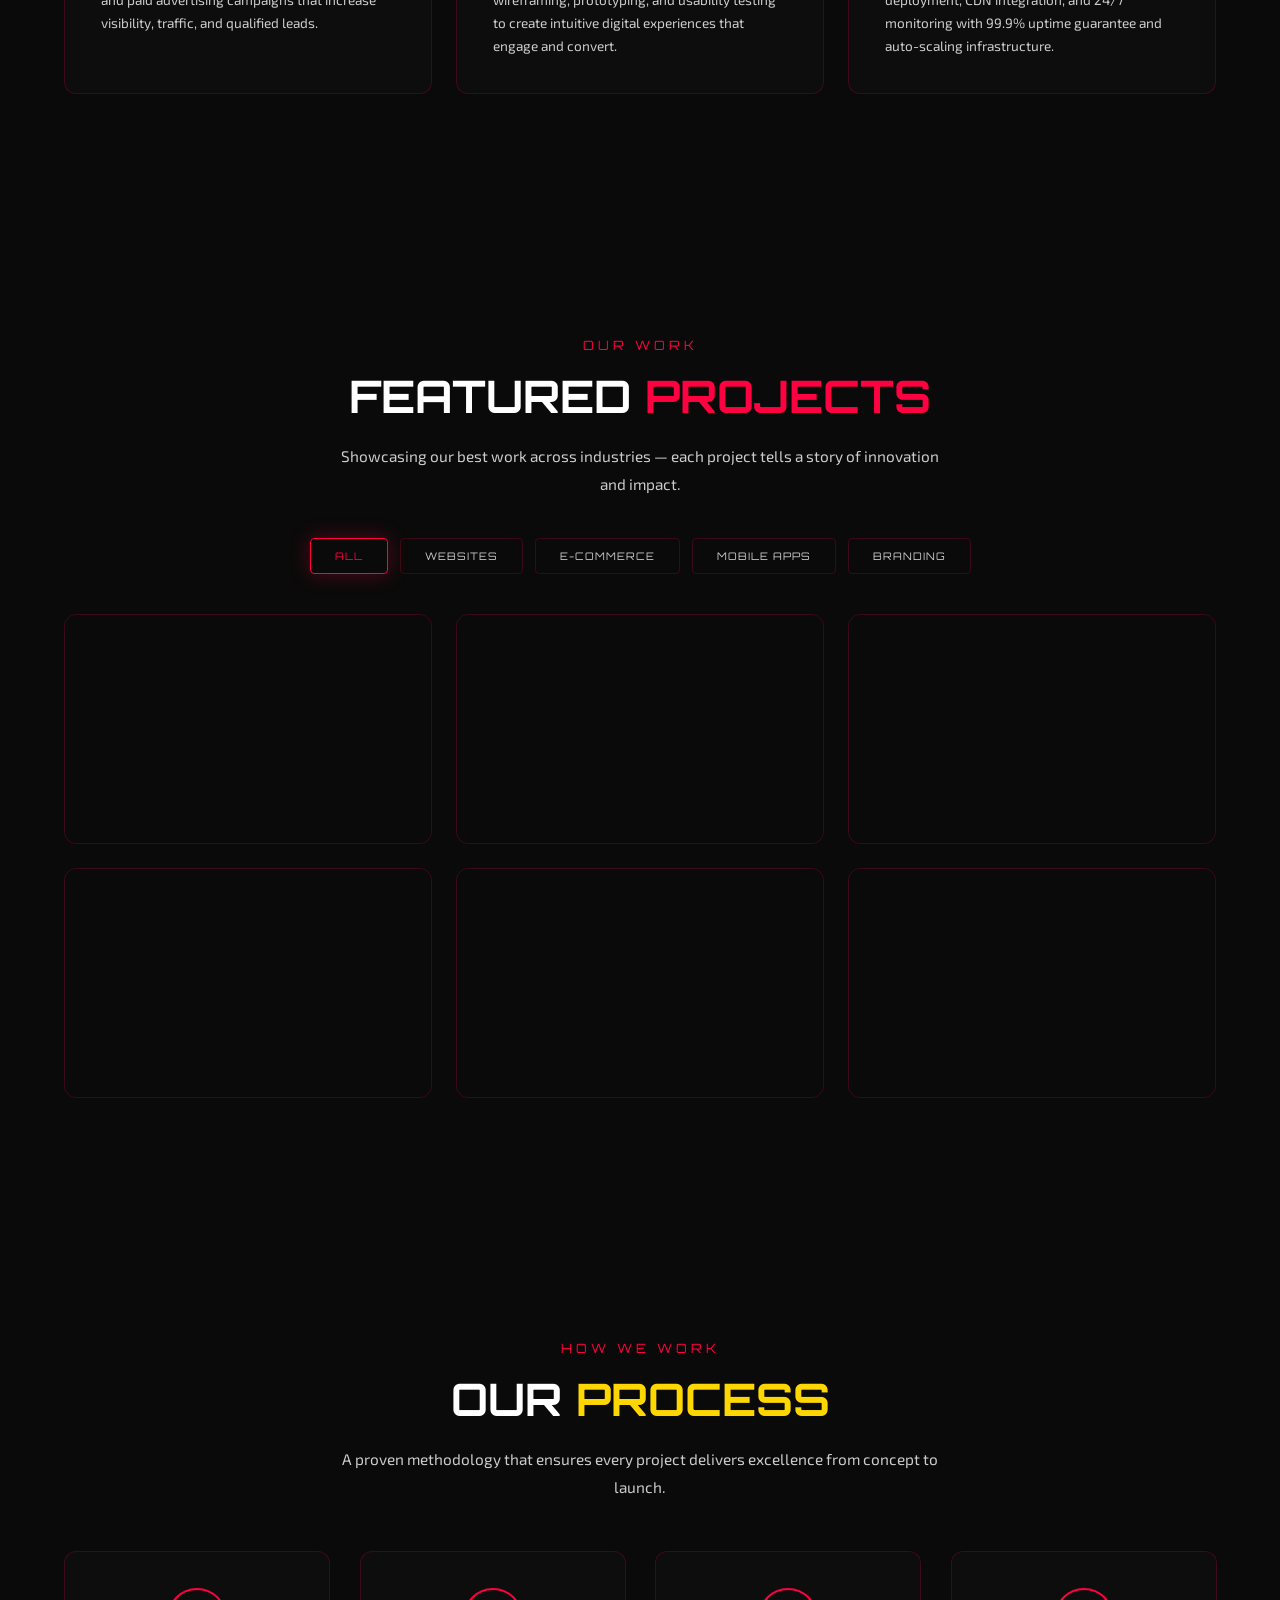
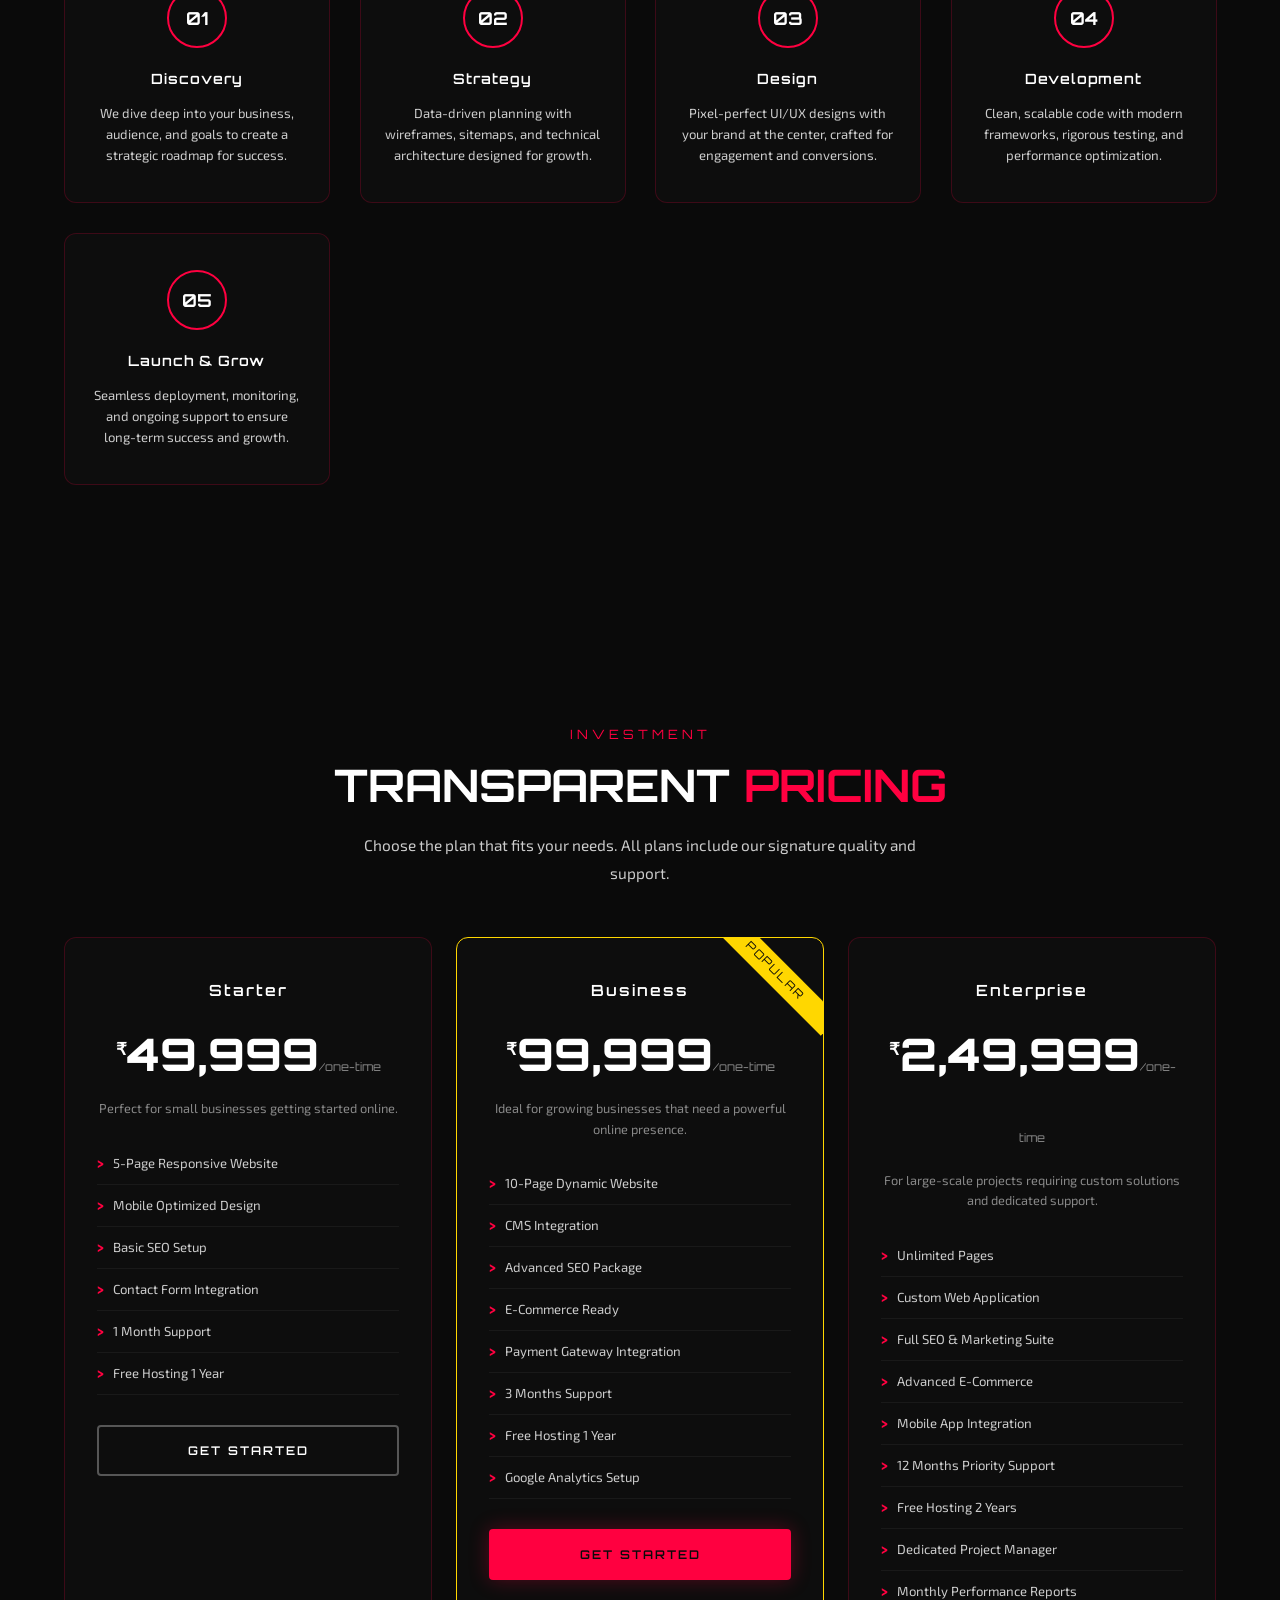
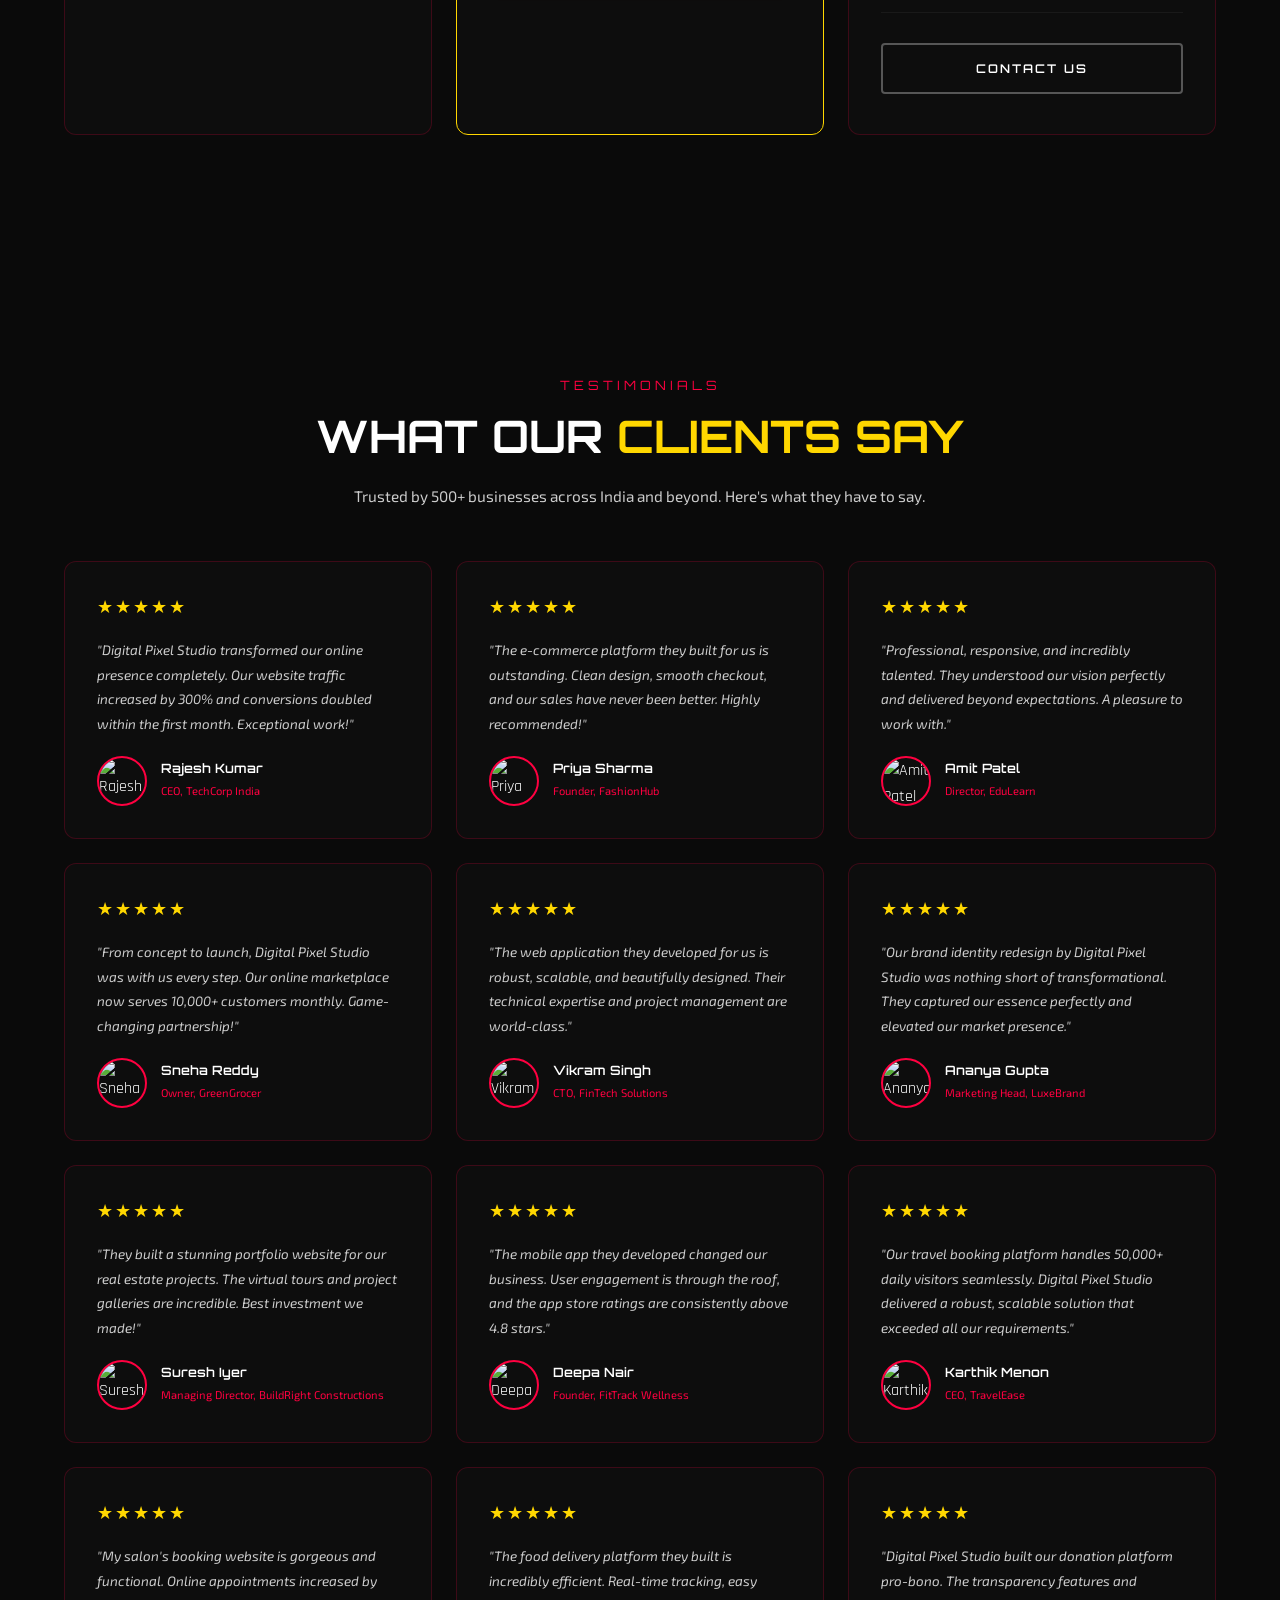
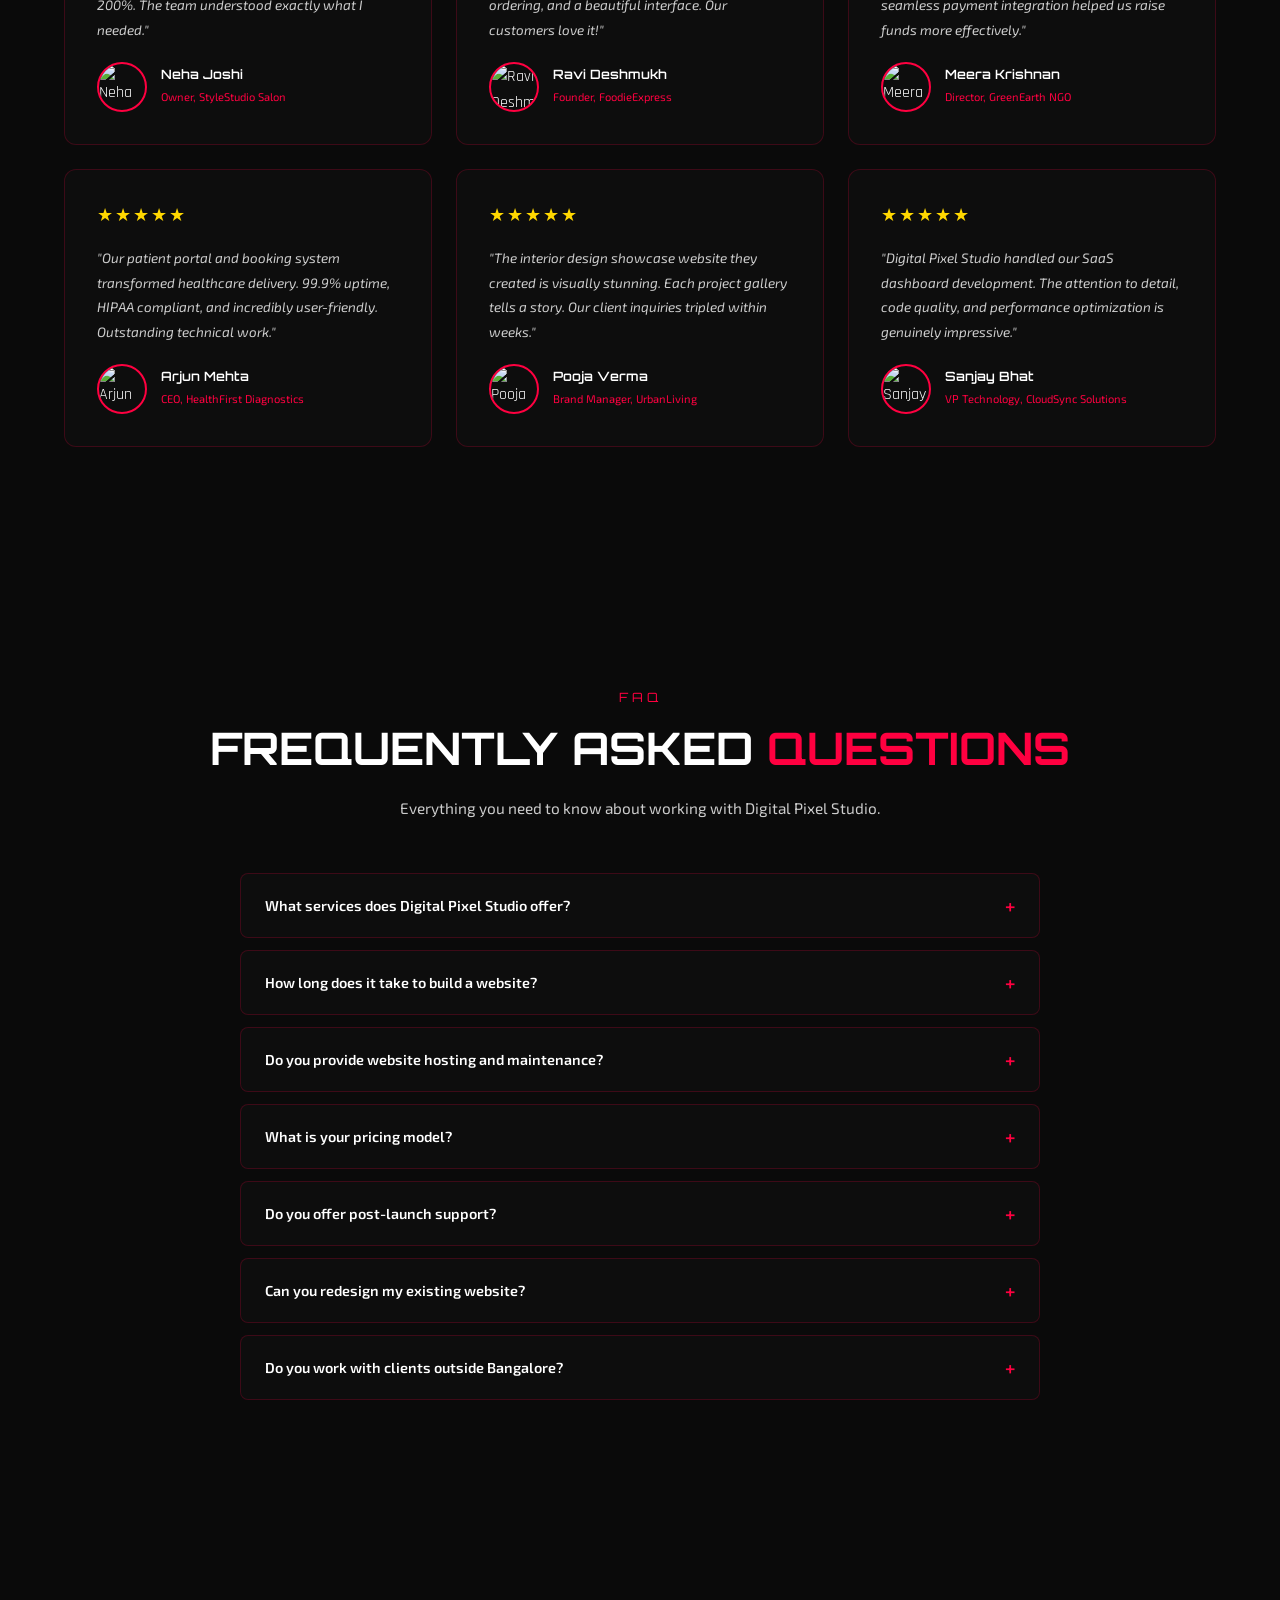
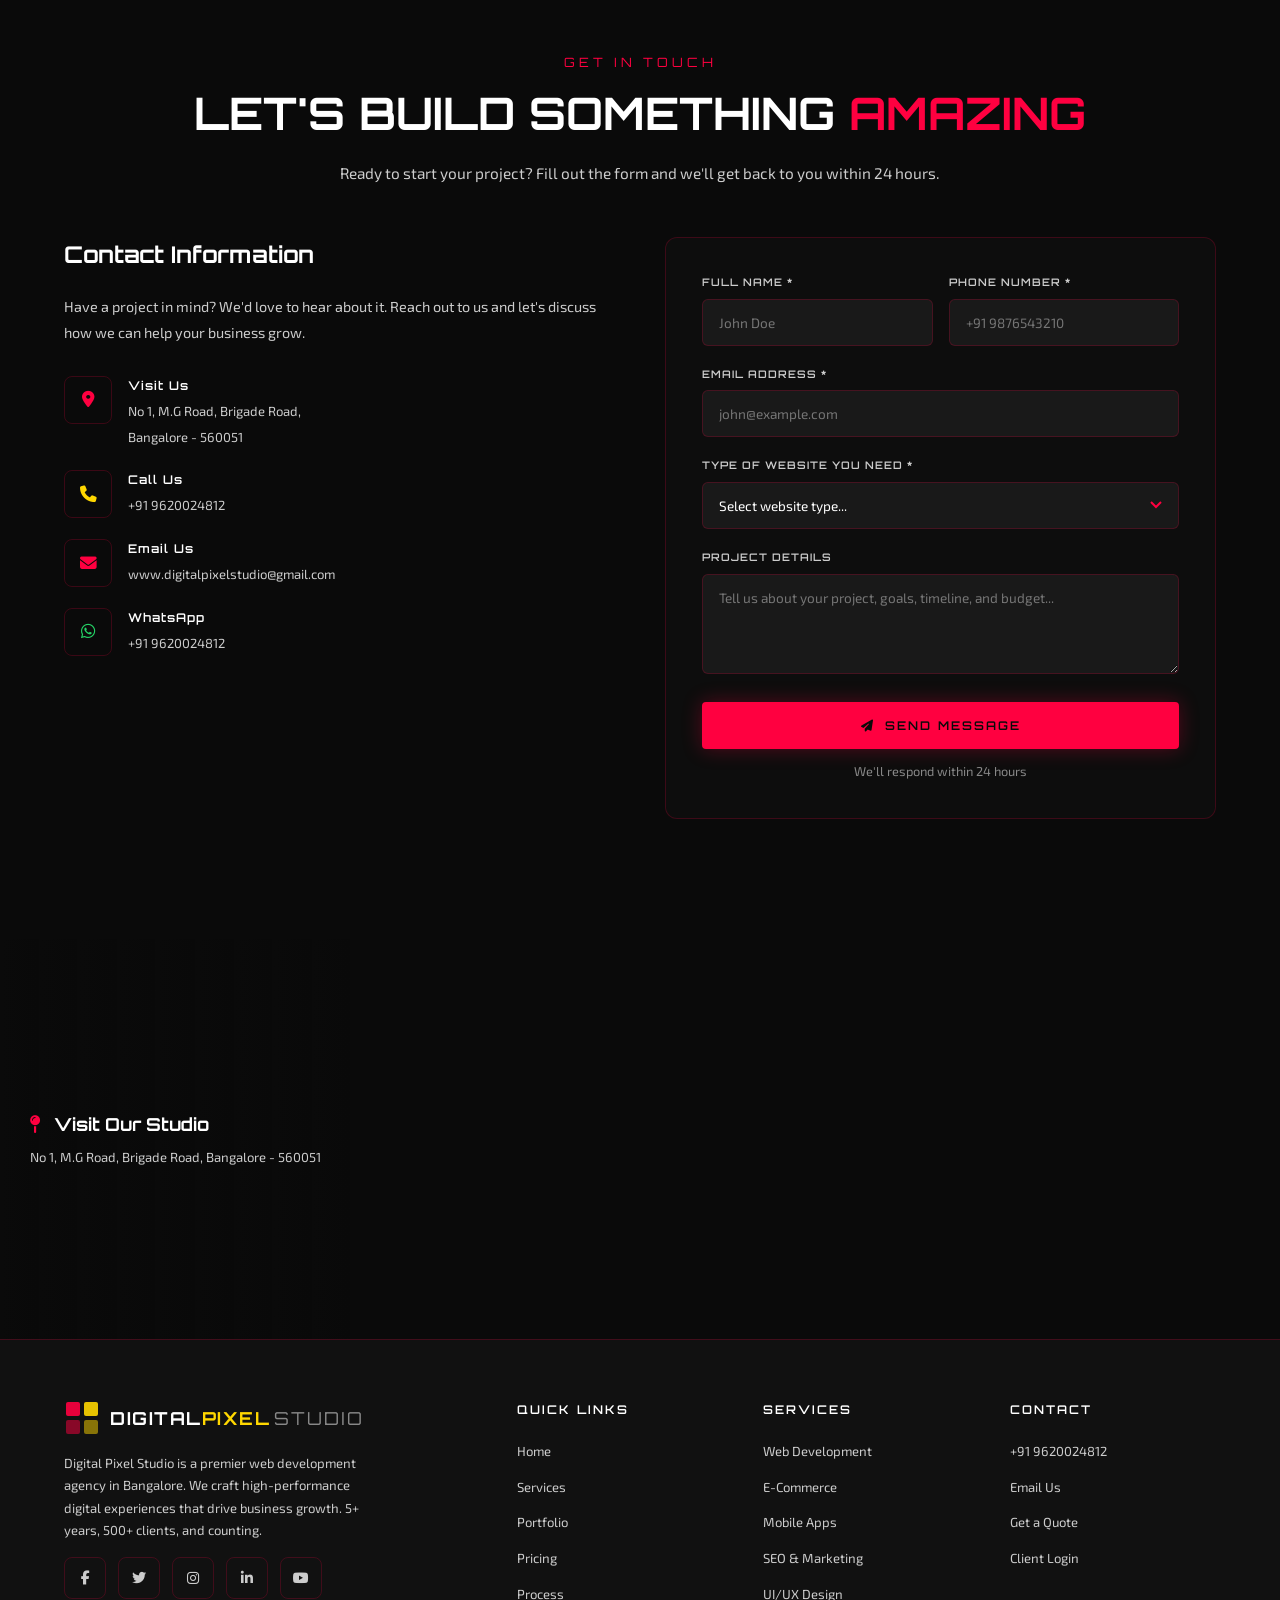
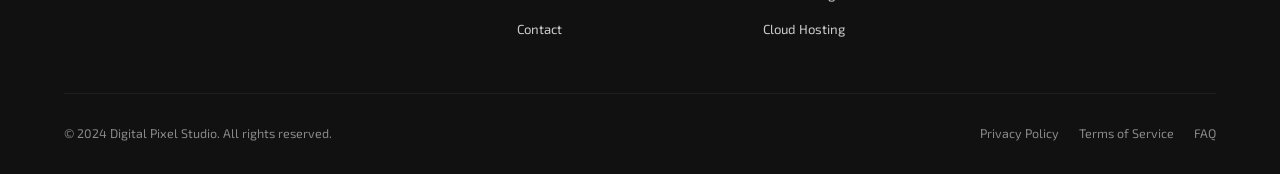
==== commit d88071f1: "Redesigned logo, new bg animations, breathing effects, WhatsApp positioning fix" ====
--- a/index.html
+++ b/index.html
@@ -20,9 +20,18 @@
 <!-- NAVIGATION -->
 <nav class="navbar" id="navbar">
   <div class="container">
-    <a href="index.html" class="logo">
-      <span class="logo-text"><span class="neon-text">DIGITAL</span> <span class="gold">PIXEL</span> <span class="logo-studio">STUDIO</span></span>
-      <span class="neon-dot" style="background:var(--neon-red);box-shadow:0 0 10px var(--neon-red);"></span>
+    <a href="index.html" class="logo-icon">
+      <svg class="logo-svg" viewBox="0 0 36 36" fill="none" xmlns="http://www.w3.org/2000/svg">
+        <rect x="2" y="2" width="14" height="14" rx="2" fill="#ff0040" opacity="0.9"/>
+        <rect x="20" y="2" width="14" height="14" rx="2" fill="#ffd700" opacity="0.9"/>
+        <rect x="2" y="20" width="14" height="14" rx="2" fill="#ff0040" opacity="0.5"/>
+        <rect x="20" y="20" width="14" height="14" rx="2" fill="#ffd700" opacity="0.5"/>
+      </svg>
+      <span class="logo-text-group">
+        <span class="logo-digital">Digital</span>
+        <span class="logo-pixel">Pixel</span>
+        <span class="logo-studio">Studio</span>
+      </span>
     </a>
     <ul class="nav-links" id="navLinks">
       <li><a href="index.html">Home</a></li>
@@ -43,6 +52,7 @@
 <section class="hero" id="home">
   <div class="hero-bg">
     <div class="hero-grid"></div>
+    <div class="hero-scanline"></div>
     <div class="hero-particles">
       <span class="particle"></span><span class="particle"></span><span class="particle"></span>
       <span class="particle"></span><span class="particle"></span><span class="particle"></span>
@@ -50,6 +60,15 @@
       <span class="particle"></span><span class="particle"></span><span class="particle"></span>
       <span class="particle"></span><span class="particle"></span><span class="particle"></span>
     </div>
+    <div class="hero-orbs">
+      <span class="orb orb-1"></span>
+      <span class="orb orb-2"></span>
+      <span class="orb orb-3"></span>
+    </div>
+    <div class="hero-cyber-lines">
+      <span class="cyber-line h-line"></span>
+      <span class="cyber-line v-line"></span>
+    </div>
   </div>
   <div class="container">
     <div class="hero-content">
@@ -58,8 +77,8 @@
         Bangalore's Premier Web Development Agency
       </div>
       <h1>
-        <span class="neon-text">Pixel-Perfect</span>
-        <span class="line2">Websites That <span class="color-shift">Convert</span></span>
+        <span class="neon-text breathing">Pixel-Perfect</span>
+        <span class="line2">Websites That <span class="color-shift breathing">Convert</span></span>
       </h1>
       <p>We craft high-performance websites, ecommerce platforms, and web applications that drive real business growth. 5+ years of excellence, 500+ happy clients.</p>
       <div class="hero-buttons">
@@ -81,7 +100,7 @@
   <div class="container">
     <div class="text-center reveal">
       <span class="section-label">What We Do</span>
-      <h2 class="section-title">Our <span class="highlight">Services</span></h2>
+      <h2 class="section-title breathing-slow">Our <span class="highlight">Services</span></h2>
       <p class="section-subtitle">End-to-end digital solutions that transform your online presence and drive measurable results.</p>
     </div>
     <div class="services-grid">
@@ -124,7 +143,7 @@
   <div class="container">
     <div class="text-center reveal">
       <span class="section-label">Our Work</span>
-      <h2 class="section-title">Featured <span class="highlight">Projects</span></h2>
+      <h2 class="section-title breathing-slow">Featured <span class="highlight">Projects</span></h2>
       <p class="section-subtitle">Showcasing our best work across industries — each project tells a story of innovation and impact.</p>
     </div>
     <div class="portfolio-filters reveal">
@@ -186,7 +205,7 @@
   <div class="container">
     <div class="text-center reveal">
       <span class="section-label">How We Work</span>
-      <h2 class="section-title">Our <span class="gold">Process</span></h2>
+      <h2 class="section-title breathing-slow">Our <span class="gold">Process</span></h2>
       <p class="section-subtitle">A proven methodology that ensures every project delivers excellence from concept to launch.</p>
     </div>
     <div class="process-timeline">
@@ -224,7 +243,7 @@
   <div class="container">
     <div class="text-center reveal">
       <span class="section-label">Investment</span>
-      <h2 class="section-title">Transparent <span class="highlight">Pricing</span></h2>
+      <h2 class="section-title breathing-slow">Transparent <span class="highlight">Pricing</span></h2>
       <p class="section-subtitle">Choose the plan that fits your needs. All plans include our signature quality and support.</p>
     </div>
     <div class="pricing-grid">
@@ -284,7 +303,7 @@
   <div class="container">
     <div class="text-center reveal">
       <span class="section-label">Testimonials</span>
-      <h2 class="section-title">What Our <span class="gold">Clients Say</span></h2>
+      <h2 class="section-title breathing-slow">What Our <span class="gold">Clients Say</span></h2>
       <p class="section-subtitle">Trusted by 500+ businesses across India and beyond. Here's what they have to say.</p>
     </div>
     <div class="testimonials-grid" id="testimonialsGrid"></div>
@@ -296,7 +315,7 @@
   <div class="container">
     <div class="text-center reveal">
       <span class="section-label">FAQ</span>
-      <h2 class="section-title">Frequently Asked <span class="highlight">Questions</span></h2>
+      <h2 class="section-title breathing-slow">Frequently Asked <span class="highlight">Questions</span></h2>
       <p class="section-subtitle">Everything you need to know about working with Digital Pixel Studio.</p>
     </div>
     <div class="faq-list">
@@ -358,7 +377,7 @@
   <div class="container">
     <div class="text-center reveal">
       <span class="section-label">Get In Touch</span>
-      <h2 class="section-title">Let's Build Something <span class="highlight">Amazing</span></h2>
+      <h2 class="section-title breathing-slow">Let's Build Something <span class="highlight">Amazing</span></h2>
       <p class="section-subtitle">Ready to start your project? Fill out the form and we'll get back to you within 24 hours.</p>
     </div>
     <div class="contact-wrapper">
@@ -455,9 +474,18 @@
   <div class="container">
     <div class="footer-grid">
       <div class="footer-brand">
-        <a href="index.html" class="logo">
-          <span class="logo-text"><span class="neon-text">DIGITAL</span> <span class="gold">PIXEL</span> <span class="logo-studio">STUDIO</span></span>
-          <span class="neon-dot" style="background:var(--neon-red);box-shadow:0 0 10px var(--neon-red);"></span>
+        <a href="index.html" class="logo-icon">
+          <svg class="logo-svg" viewBox="0 0 36 36" fill="none" xmlns="http://www.w3.org/2000/svg">
+            <rect x="2" y="2" width="14" height="14" rx="2" fill="#ff0040" opacity="0.9"/>
+            <rect x="20" y="2" width="14" height="14" rx="2" fill="#ffd700" opacity="0.9"/>
+            <rect x="2" y="20" width="14" height="14" rx="2" fill="#ff0040" opacity="0.5"/>
+            <rect x="20" y="20" width="14" height="14" rx="2" fill="#ffd700" opacity="0.5"/>
+          </svg>
+          <span class="logo-text-group">
+            <span class="logo-digital">Digital</span>
+            <span class="logo-pixel">Pixel</span>
+            <span class="logo-studio">Studio</span>
+          </span>
         </a>
         <p>Digital Pixel Studio is a premier web development agency in Bangalore. We craft high-performance digital experiences that drive business growth. 5+ years, 500+ clients, and counting.</p>
         <div class="footer-social">
--- a/css/style.css
+++ b/css/style.css
@@ -88,12 +88,45 @@
 .text-center { text-align: center; }
 .text-center .section-subtitle { margin: 0 auto; }
 
-.logo-studio {
-  font-size: 0.65em;
+/* === PROFESSIONAL LOGO === */
+.logo-icon {
+  display: flex;
+  align-items: center;
+  gap: 10px;
+  text-decoration: none;
+}
+
+.logo-svg {
+  width: 36px;
+  height: 36px;
+  flex-shrink: 0;
+}
+
+.logo-text-group {
+  display: flex;
+  align-items: baseline;
+  gap: 0;
+  font-family: var(--font-heading);
+  font-size: clamp(0.95rem, 1.4vw, 1.2rem);
+  font-weight: 700;
+  letter-spacing: 1.5px;
+  text-transform: uppercase;
+  white-space: nowrap;
+}
+
+.logo-text-group .logo-digital {
+  color: var(--text-primary);
+}
+
+.logo-text-group .logo-pixel {
+  color: var(--gold);
+}
+
+.logo-text-group .logo-studio {
   color: var(--text-muted);
-  font-weight: 300;
-  letter-spacing: 3px;
-  margin-left: 2px;
+  font-weight: 400;
+  letter-spacing: 2px;
+  margin-left: 4px;
 }
 
 /* === NEON TEXT EFFECTS === */
@@ -121,8 +154,32 @@
 }
 
 @keyframes breathe {
-  0%, 100% { opacity: 0.85; text-shadow: 0 0 5px currentColor; }
-  50% { opacity: 1; text-shadow: 0 0 25px currentColor, 0 0 50px currentColor; }
+  0%, 100% { opacity: 0.8; text-shadow: 0 0 5px currentColor; }
+  50% { opacity: 1; text-shadow: 0 0 25px currentColor, 0 0 55px currentColor; }
+}
+
+.breathing-glow {
+  animation: breatheGlow 5s ease-in-out infinite;
+  will-change: opacity, box-shadow;
+}
+
+@keyframes breatheGlow {
+  0%, 100% { box-shadow: 0 0 10px var(--neon-red-glow); }
+  50% { box-shadow: 0 0 40px var(--neon-red-glow), 0 0 80px var(--neon-red-glow); }
+}
+
+.breathing-gold {
+  animation: breatheGold 4.5s ease-in-out infinite;
+  will-change: opacity, text-shadow;
+}
+
+@keyframes breatheGold {
+  0%, 100% { opacity: 0.85; text-shadow: 0 0 5px var(--gold); }
+  50% { opacity: 1; text-shadow: 0 0 25px var(--gold), 0 0 50px var(--gold); }
+}
+
+.breathing-slow {
+  animation: breathe 6s ease-in-out infinite;
 }
 
 /* === COLOR CHANGING - smooth 120fps === */
@@ -396,6 +453,125 @@
   100% { transform: translateY(-100px) scale(1); opacity: 0; }
 }
 
+/* === SCANNING LINE === */
+.hero-scanline {
+  position: absolute;
+  top: 0;
+  left: 0;
+  width: 100%;
+  height: 2px;
+  background: linear-gradient(90deg, transparent, var(--neon-red), transparent);
+  box-shadow: 0 0 20px var(--neon-red), 0 0 60px var(--neon-red);
+  animation: scanlineMove 4s linear infinite;
+  z-index: 1;
+  pointer-events: none;
+  opacity: 0.4;
+}
+
+@keyframes scanlineMove {
+  0% { top: -2px; opacity: 0; }
+  10% { opacity: 0.6; }
+  90% { opacity: 0.6; }
+  100% { top: 100%; opacity: 0; }
+}
+
+/* === FLOATING ORBS === */
+.hero-orbs {
+  position: absolute;
+  inset: 0;
+  overflow: hidden;
+  pointer-events: none;
+  z-index: 0;
+}
+
+.orb {
+  position: absolute;
+  border-radius: 50%;
+  filter: blur(60px);
+  opacity: 0.15;
+  animation: orbFloat 12s ease-in-out infinite;
+  will-change: transform, opacity;
+}
+
+.orb-1 {
+  width: 300px;
+  height: 300px;
+  background: var(--neon-red);
+  top: -100px;
+  left: -100px;
+  animation-delay: 0s;
+}
+
+.orb-2 {
+  width: 400px;
+  height: 400px;
+  background: var(--gold);
+  bottom: -150px;
+  right: -100px;
+  animation-delay: 4s;
+  animation-duration: 15s;
+}
+
+.orb-3 {
+  width: 250px;
+  height: 250px;
+  background: var(--neon-red);
+  top: 50%;
+  left: 50%;
+  animation-delay: 8s;
+  animation-duration: 10s;
+}
+
+@keyframes orbFloat {
+  0%, 100% { transform: translate(0, 0) scale(1); }
+  33% { transform: translate(30px, -30px) scale(1.1); }
+  66% { transform: translate(-20px, 20px) scale(0.9); }
+}
+
+/* === CYBER LINES === */
+.hero-cyber-lines {
+  position: absolute;
+  inset: 0;
+  pointer-events: none;
+  z-index: 0;
+  overflow: hidden;
+}
+
+.cyber-line {
+  position: absolute;
+  background: var(--neon-red);
+  opacity: 0.07;
+}
+
+.cyber-line.h-line {
+  width: 200%;
+  height: 1px;
+  top: 30%;
+  left: -50%;
+  animation: cyberLineH 8s linear infinite;
+  box-shadow: 0 0 10px var(--neon-red);
+}
+
+.cyber-line.v-line {
+  height: 200%;
+  width: 1px;
+  left: 60%;
+  top: -50%;
+  animation: cyberLineV 10s linear infinite;
+  box-shadow: 0 0 10px var(--gold);
+  background: var(--gold);
+}
+
+@keyframes cyberLineH {
+  0% { transform: translateX(-30%) rotate(0deg); }
+  100% { transform: translateX(30%) rotate(1deg); }
+}
+
+@keyframes cyberLineV {
+  0% { transform: translateY(-30%) rotate(0deg); }
+  100% { transform: translateY(30%) rotate(-1deg); }
+}
+
 .hero-content {
   position: relative;
   z-index: 1;
@@ -1234,10 +1410,10 @@
 /* === WHATSAPP FLOATING BUTTON === */
 .whatsapp-btn {
   position: fixed;
-  bottom: clamp(16px, 2.5vw, 24px);
-  right: clamp(16px, 2.5vw, 24px);
-  width: clamp(48px, 6vw, 56px);
-  height: clamp(48px, 6vw, 56px);
+  bottom: max(16px, env(safe-area-inset-bottom, 16px));
+  right: max(16px, env(safe-area-inset-right, 16px));
+  width: 56px;
+  height: 56px;
   border-radius: 50%;
   background: #25D366;
   border: none;
@@ -1246,7 +1422,7 @@
   display: flex;
   align-items: center;
   justify-content: center;
-  font-size: clamp(1.3rem, 1.8vw, 1.5rem);
+  font-size: 1.5rem;
   box-shadow: 0 4px 20px rgba(37, 211, 102, 0.4);
   transition: transform 0.3s ease, box-shadow 0.3s ease;
   animation: whatsappPulse 3s ease-in-out infinite;
@@ -1554,7 +1730,7 @@
   .map-overlay { position: relative; background: var(--black-2); max-width: 100%; }
 }
 
-/* Mobile (480px and below) */
+/* Small Mobile (480px and below) */
 @media (max-width: 480px) {
   .container { padding: 0 16px; }
 
@@ -1571,6 +1747,25 @@
   .dashboard-header { flex-direction: column; align-items: flex-start; }
 
   .testimonials-grid { grid-template-columns: 1fr; }
+
+  .whatsapp-btn {
+    width: 48px;
+    height: 48px;
+    font-size: 1.3rem;
+    bottom: 12px;
+    right: 12px;
+  }
+}
+
+/* Extra Small Mobile (380px and below) */
+@media (max-width: 380px) {
+  .whatsapp-btn {
+    width: 42px;
+    height: 42px;
+    font-size: 1.1rem;
+    bottom: 8px;
+    right: 8px;
+  }
 }
 
 /* Touch device optimizations */
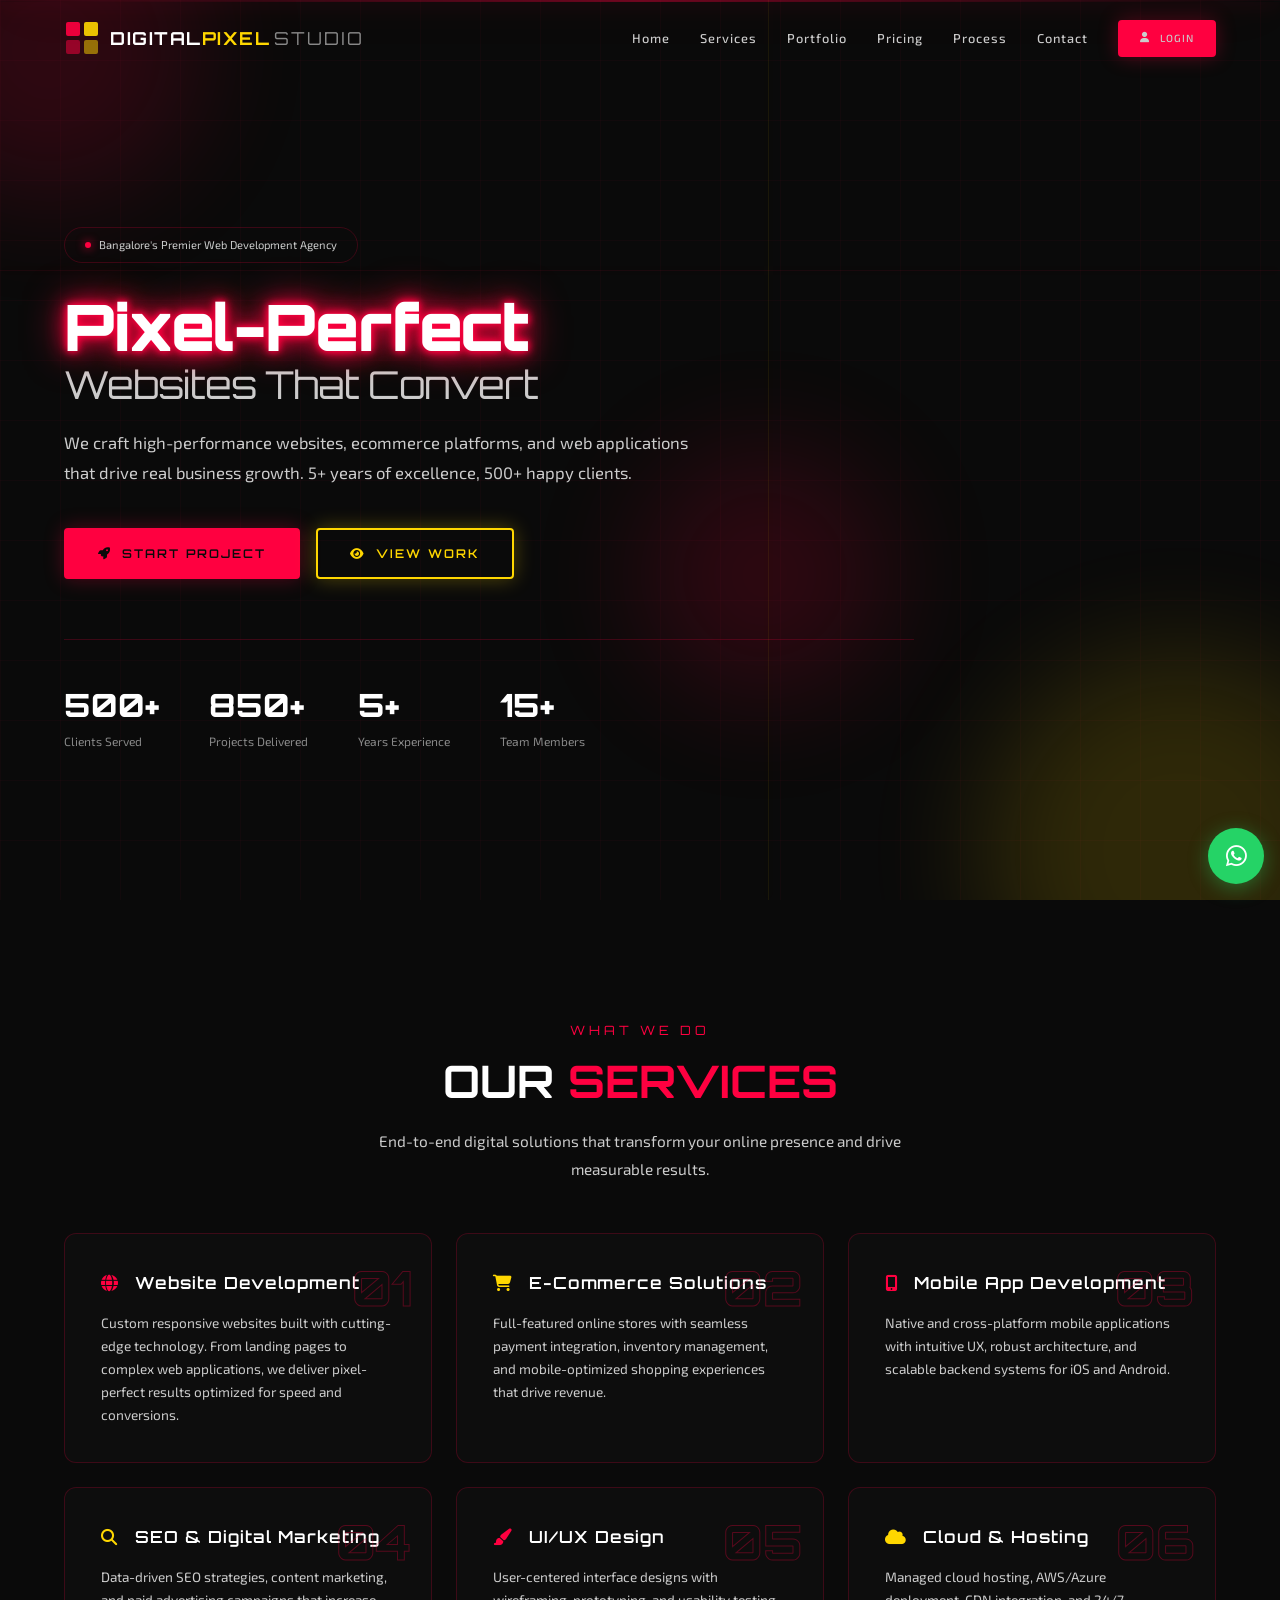
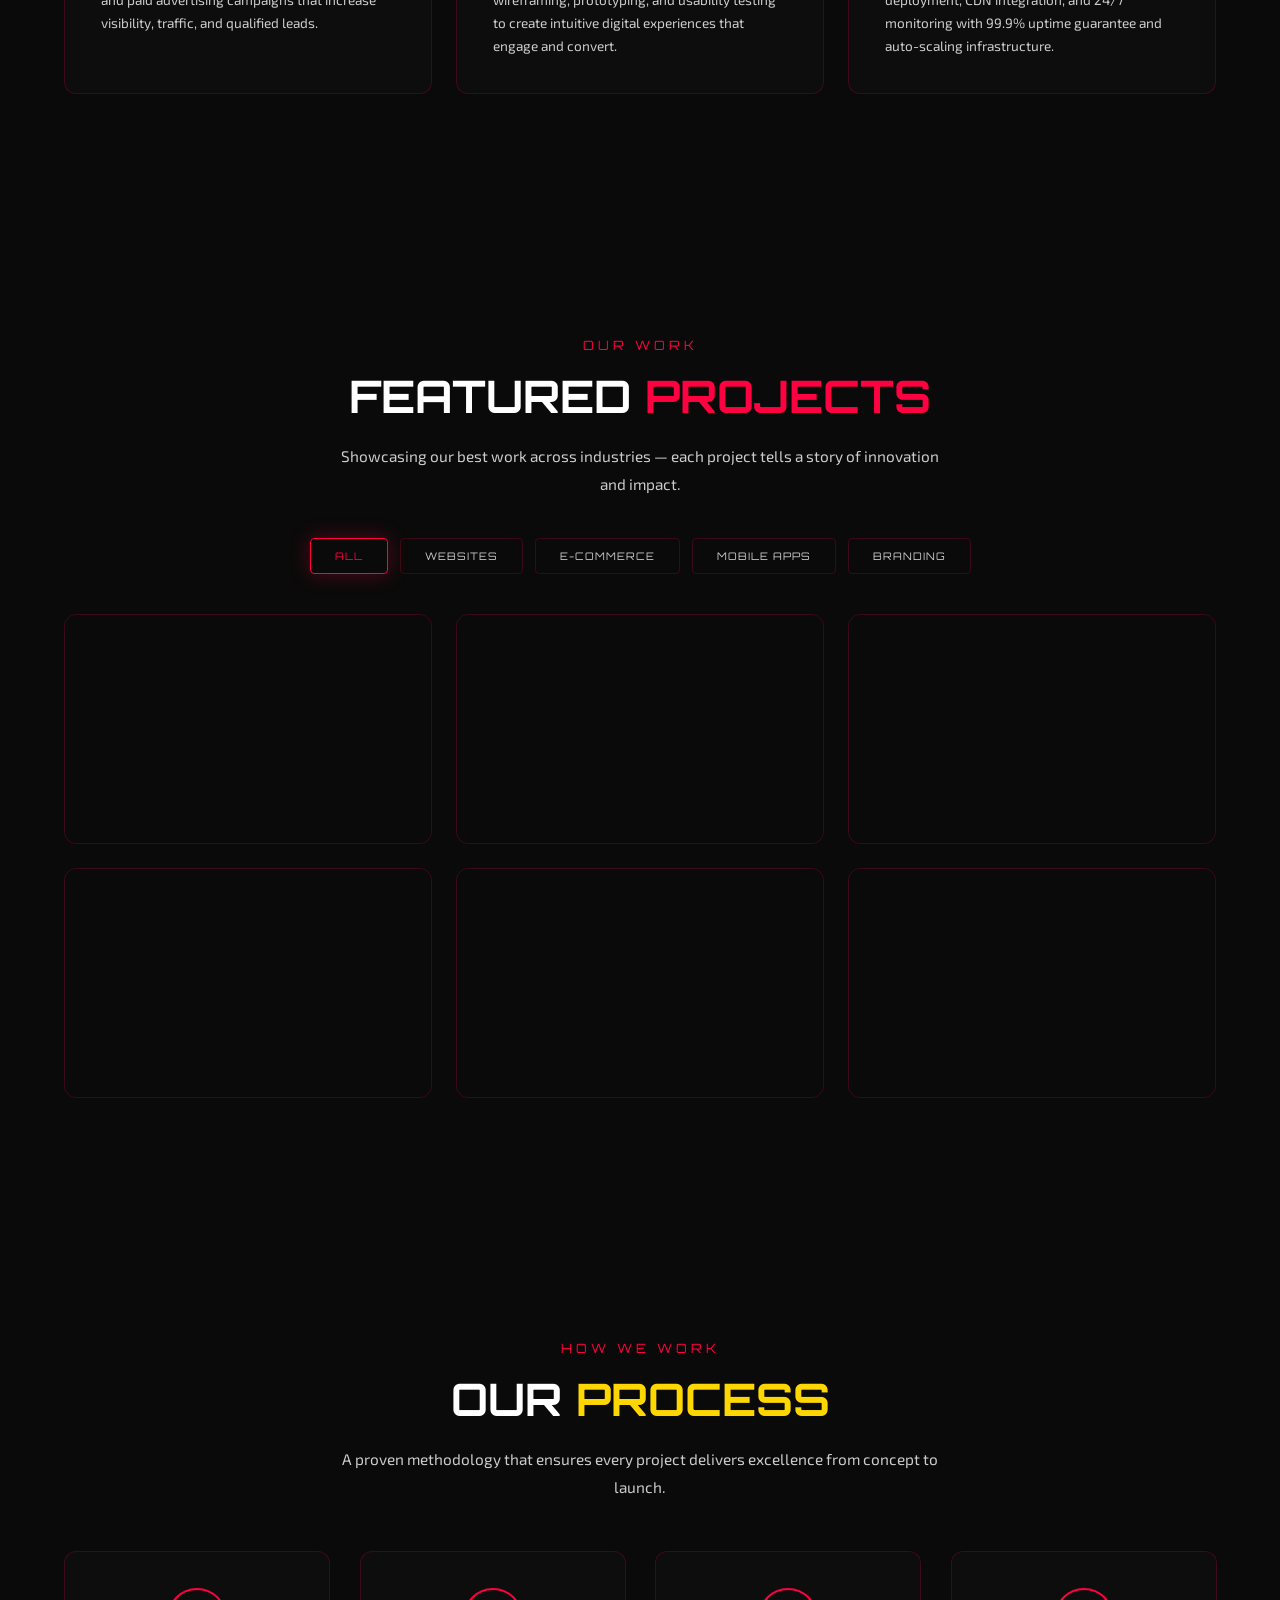
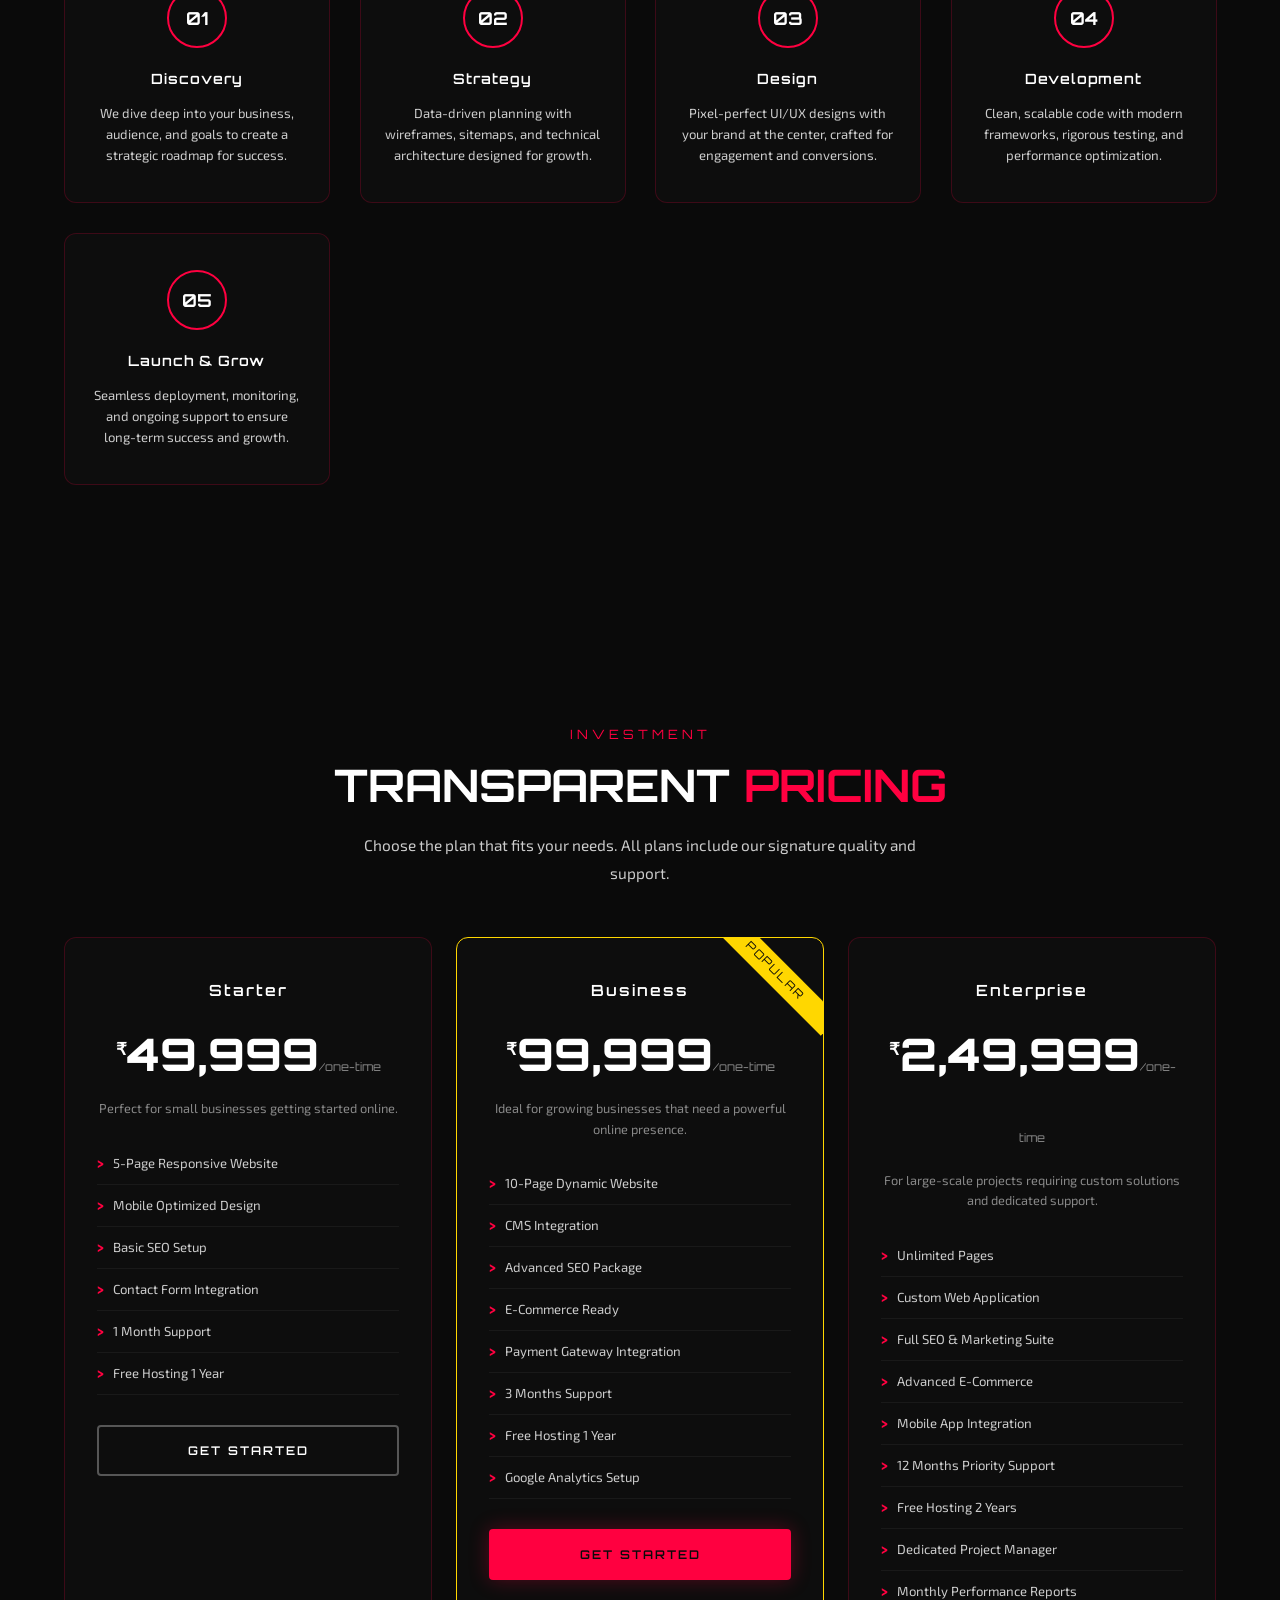
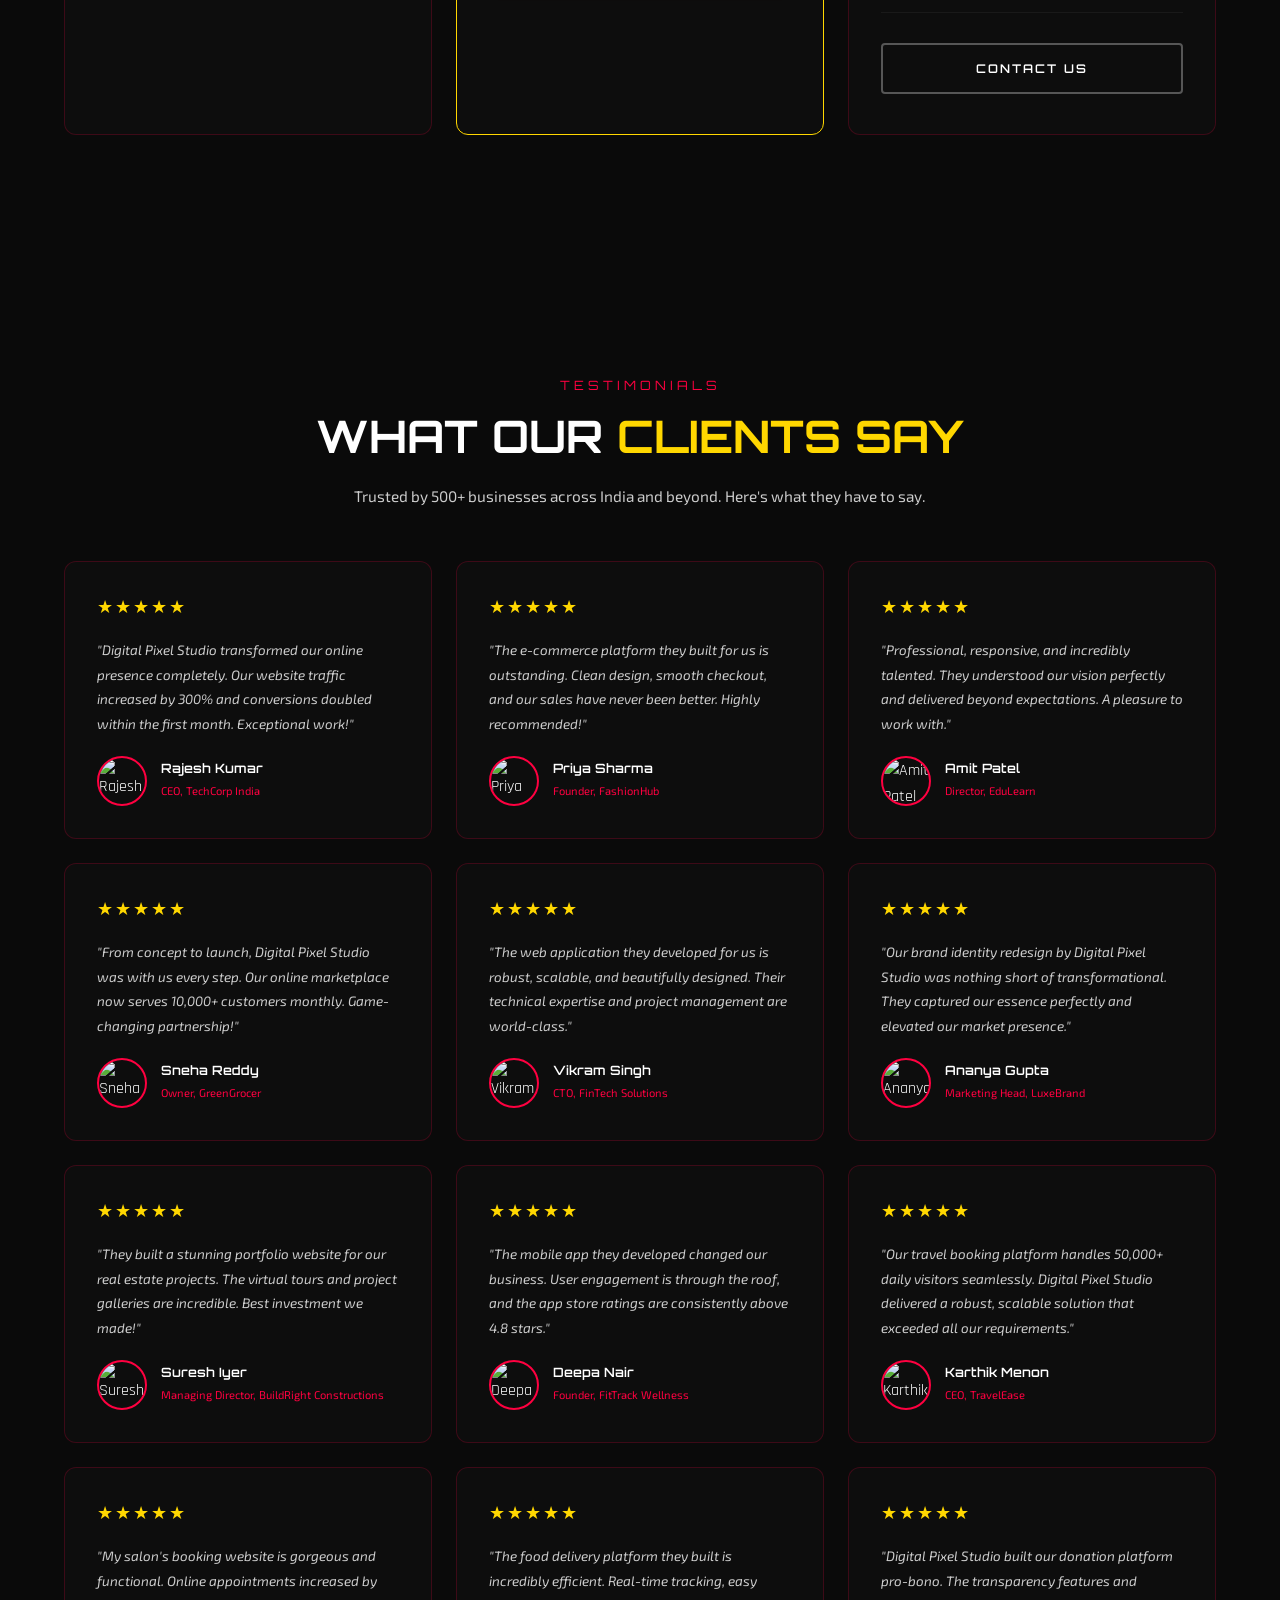
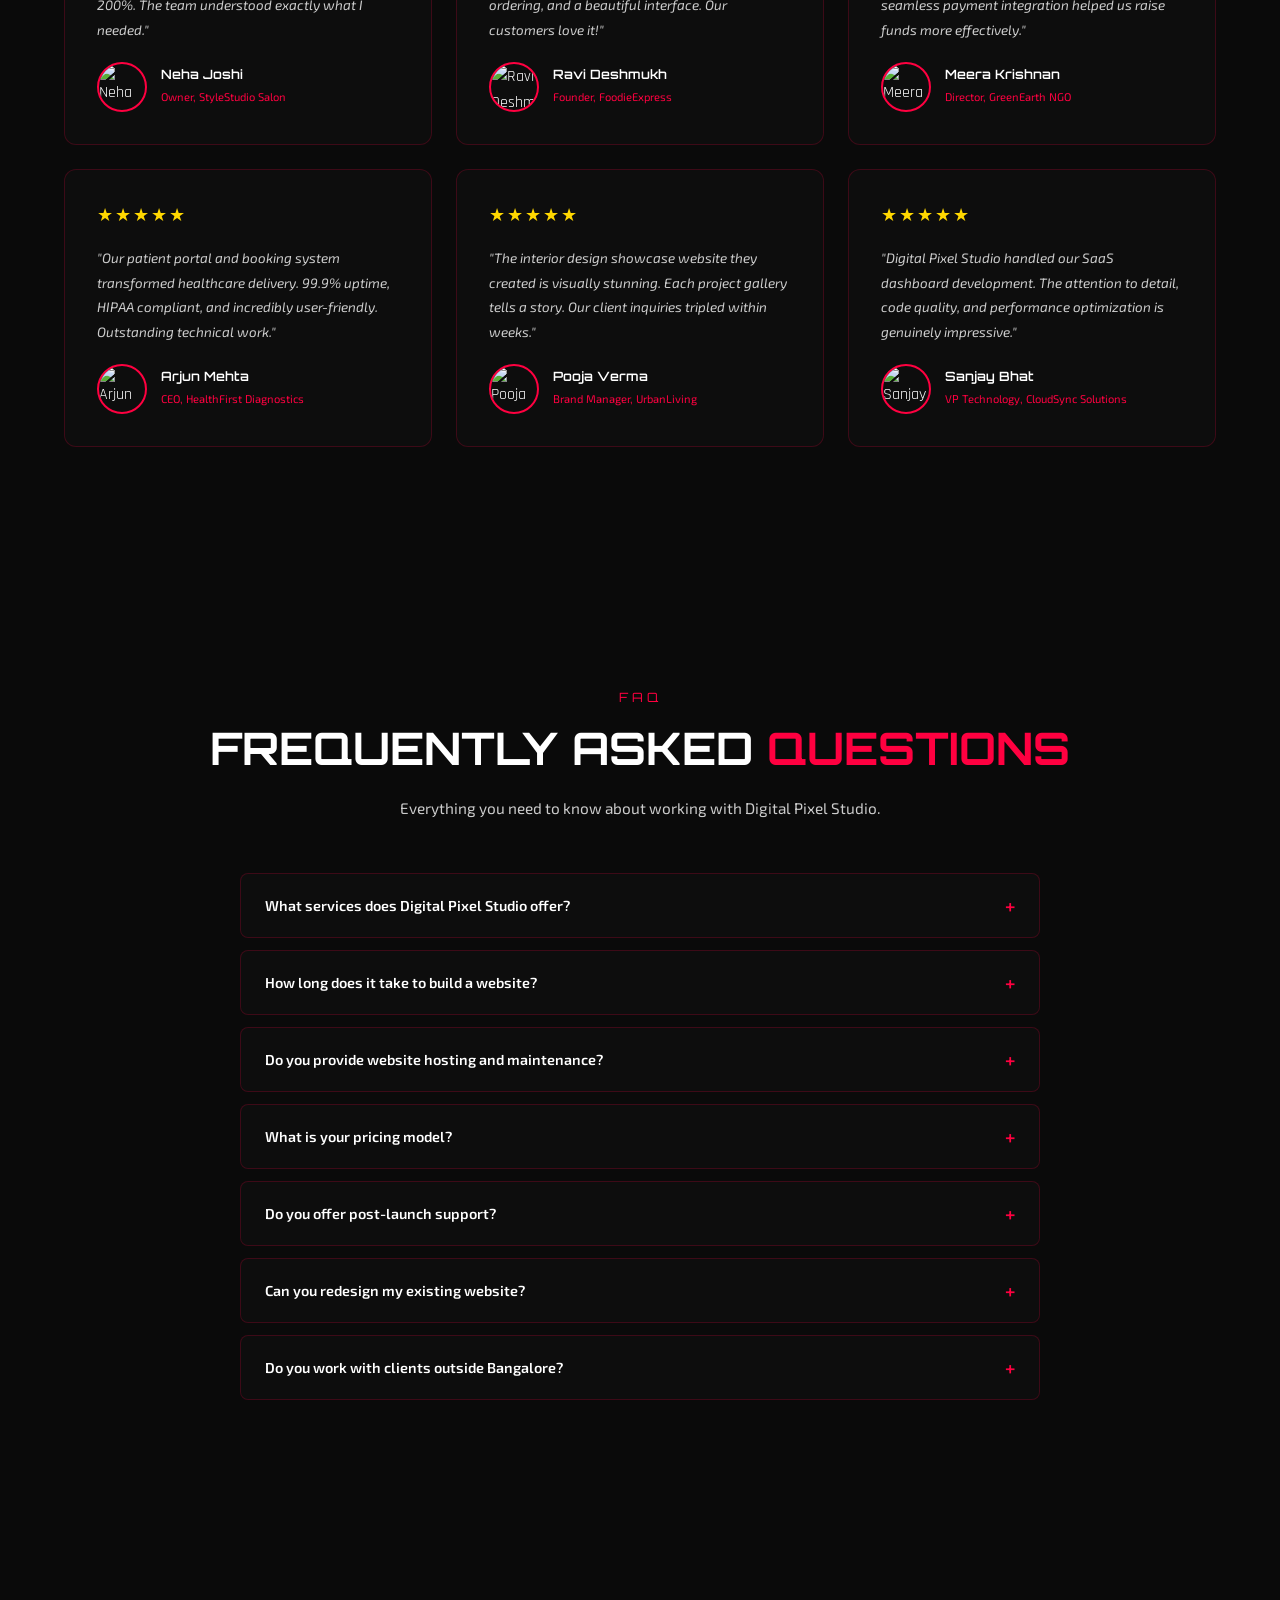
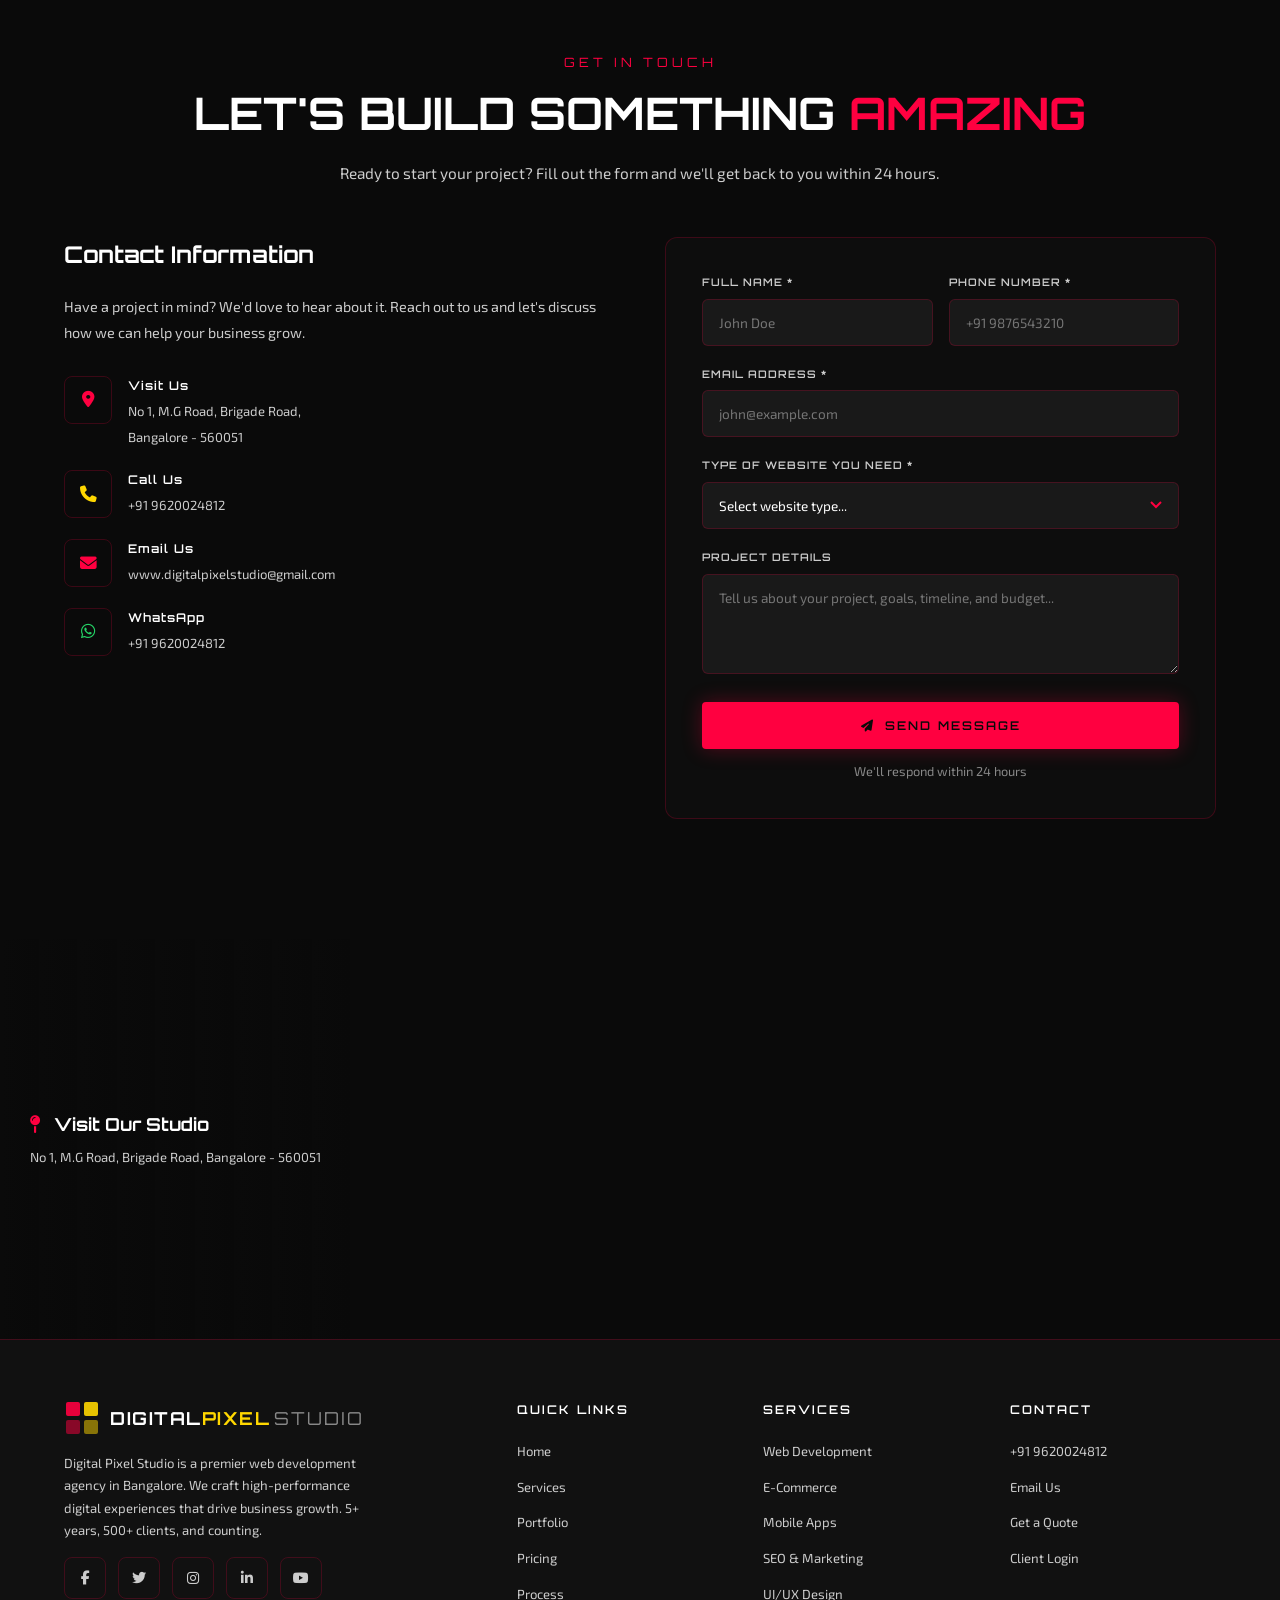
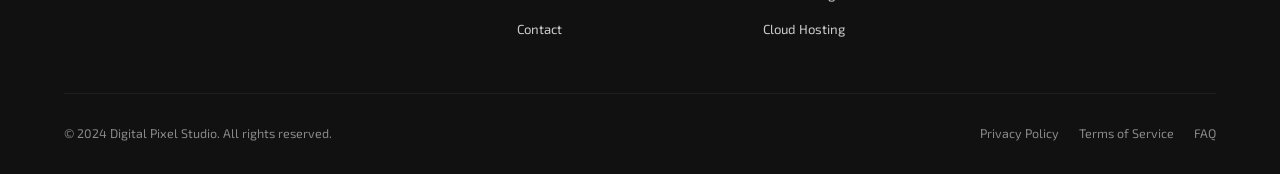
==== commit 823c8c04: "Added PWA support: manifest.json, sw.js, icons, apple-meta, install prompt" ====
--- a/index.html
+++ b/index.html
@@ -4,7 +4,6 @@
   <meta charset="UTF-8">
   <meta name="viewport" content="width=device-width, initial-scale=1.0, maximum-scale=5.0">
   <meta name="theme-color" content="#0a0a0a">
-  <meta name="apple-mobile-web-app-capable" content="yes">
   <meta name="apple-mobile-web-app-status-bar-style" content="black-translucent">
   <title>Digital Pixel Studio | Web Development Agency</title>
   <meta name="description" content="Digital Pixel Studio - Premier Web Development Agency in Bangalore. 5+ Years, 500+ Clients Served. Custom websites, SEO, ecommerce, and digital solutions.">
@@ -14,6 +13,10 @@
   <link rel="dns-prefetch" href="https://images.unsplash.com">
   <link rel="stylesheet" href="css/style.css">
   <link rel="stylesheet" href="https://cdnjs.cloudflare.com/ajax/libs/font-awesome/6.5.1/css/all.min.css">
+  <link rel="manifest" href="/manifest.json">
+  <link rel="apple-touch-icon" href="/icon-192.png">
+  <meta name="apple-mobile-web-app-title" content="DPS">
+  <meta name="mobile-web-app-capable" content="yes">
 </head>
 <body>
 
@@ -546,5 +549,12 @@
 
 <script src="js/main.js"></script>
 <script src="js/animations.js"></script>
+<script>
+if ('serviceWorker' in navigator) {
+  window.addEventListener('load', () => {
+    navigator.serviceWorker.register('/sw.js');
+  });
+}
+</script>
 </body>
 </html>
--- a/css/style.css
+++ b/css/style.css
@@ -30,6 +30,8 @@
   -webkit-font-smoothing: antialiased;
   -moz-osx-font-smoothing: grayscale;
   text-size-adjust: 100%;
+  overflow-x: hidden;
+  width: 100%;
 }
 
 body {
@@ -394,6 +396,7 @@
   position: absolute;
   inset: 0;
   z-index: 0;
+  overflow: hidden;
 }
 
 .hero-grid {
@@ -544,19 +547,19 @@
 }
 
 .cyber-line.h-line {
-  width: 200%;
+  width: 100%;
   height: 1px;
   top: 30%;
-  left: -50%;
+  left: 0;
   animation: cyberLineH 8s linear infinite;
   box-shadow: 0 0 10px var(--neon-red);
 }
 
 .cyber-line.v-line {
-  height: 200%;
+  height: 100%;
   width: 1px;
   left: 60%;
-  top: -50%;
+  top: 0;
   animation: cyberLineV 10s linear infinite;
   box-shadow: 0 0 10px var(--gold);
   background: var(--gold);
@@ -1770,6 +1773,33 @@
 
 /* Touch device optimizations */
 @media (hover: none) and (pointer: coarse) {
+  .hamburger { display: flex; }
+
+  .nav-links {
+    position: fixed;
+    top: 0;
+    right: -100%;
+    width: 85%;
+    max-width: 380px;
+    height: 100vh;
+    height: 100dvh;
+    background: rgba(10, 10, 10, 0.98);
+    backdrop-filter: blur(20px);
+    -webkit-backdrop-filter: blur(20px);
+    flex-direction: column;
+    padding: 100px 40px 40px;
+    gap: 16px;
+    transition: right 0.45s cubic-bezier(0.25, 0.46, 0.45, 0.94);
+    border-left: 1px solid var(--border-color);
+    overflow-y: auto;
+    z-index: 1000;
+  }
+
+  .nav-links.active { right: 0; }
+
+  .nav-links a { font-size: 1.1rem; }
+  .nav-links .btn { font-size: 0.85rem; padding: 12px 28px; justify-content: center; width: 100%; }
+
   .btn, .filter-btn, .faq-question, .nav-links a {
     -webkit-tap-highlight-color: rgba(255, 0, 64, 0.3);
   }
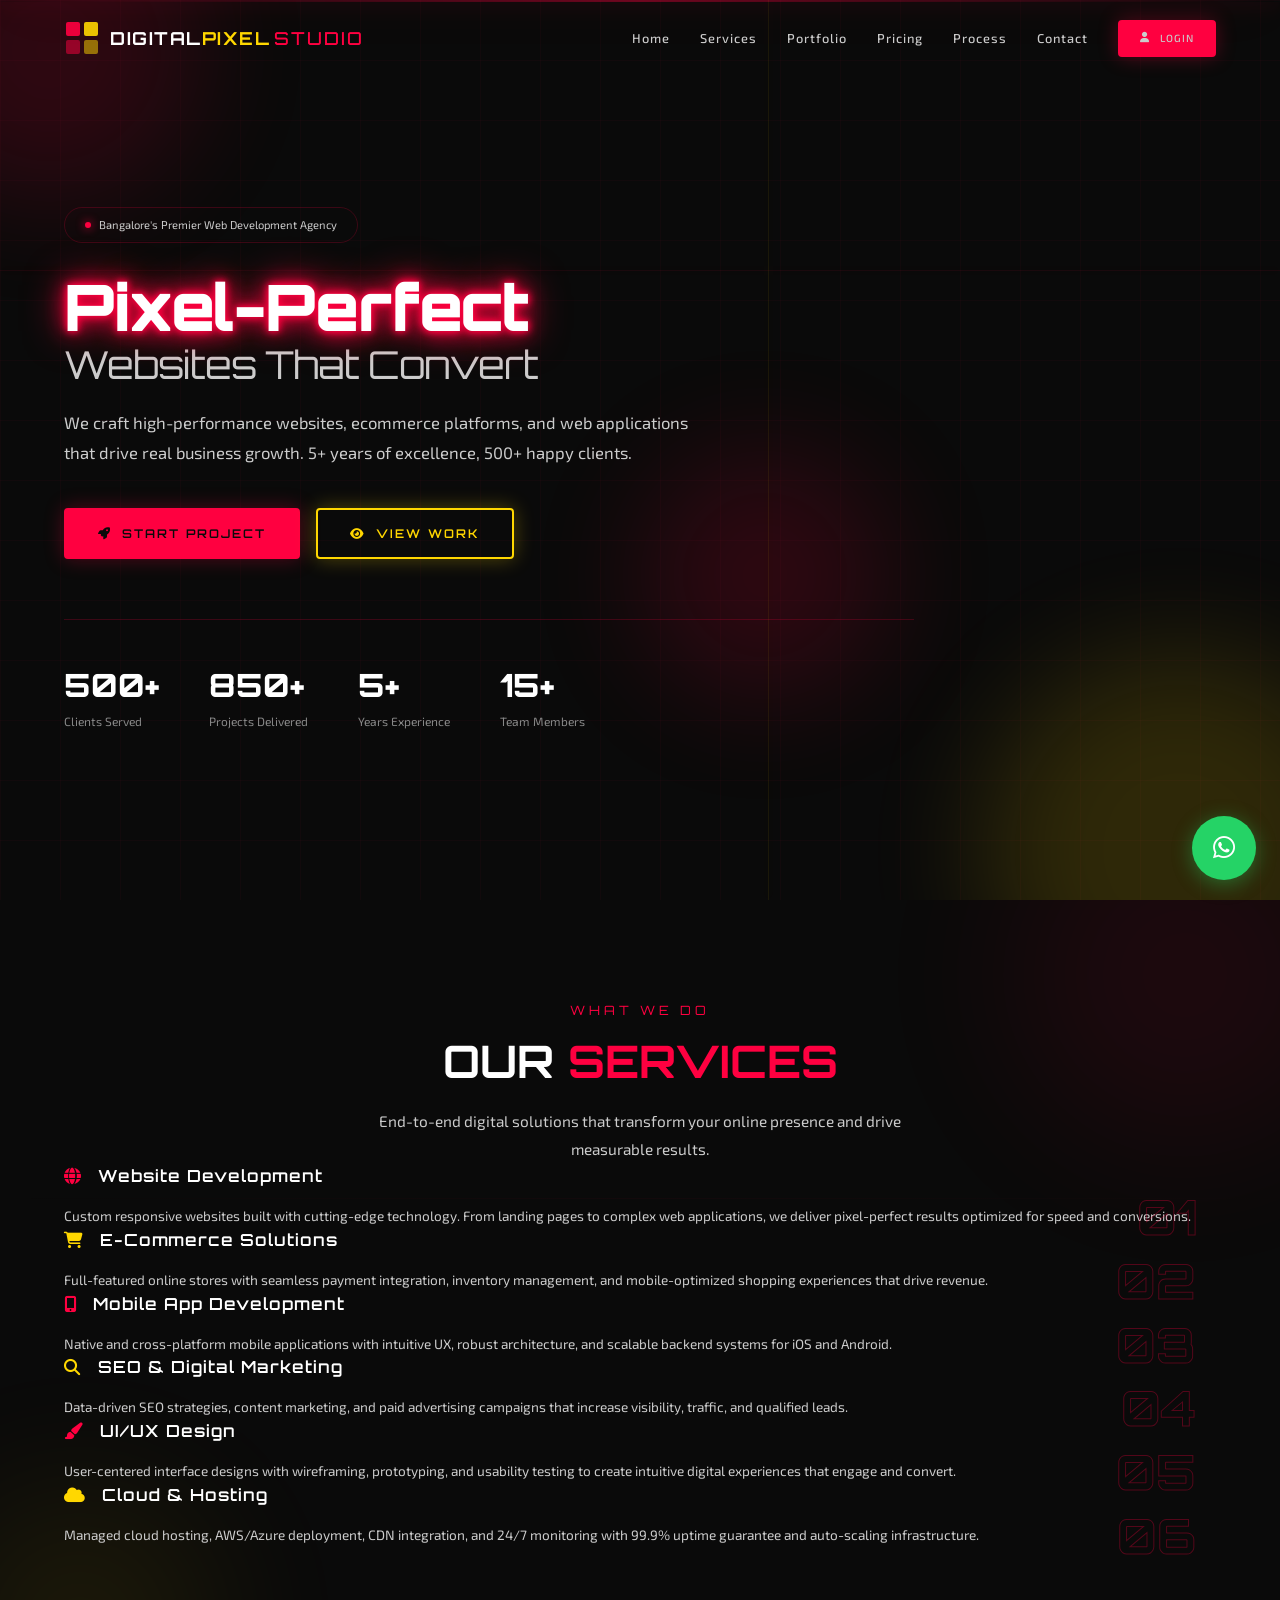
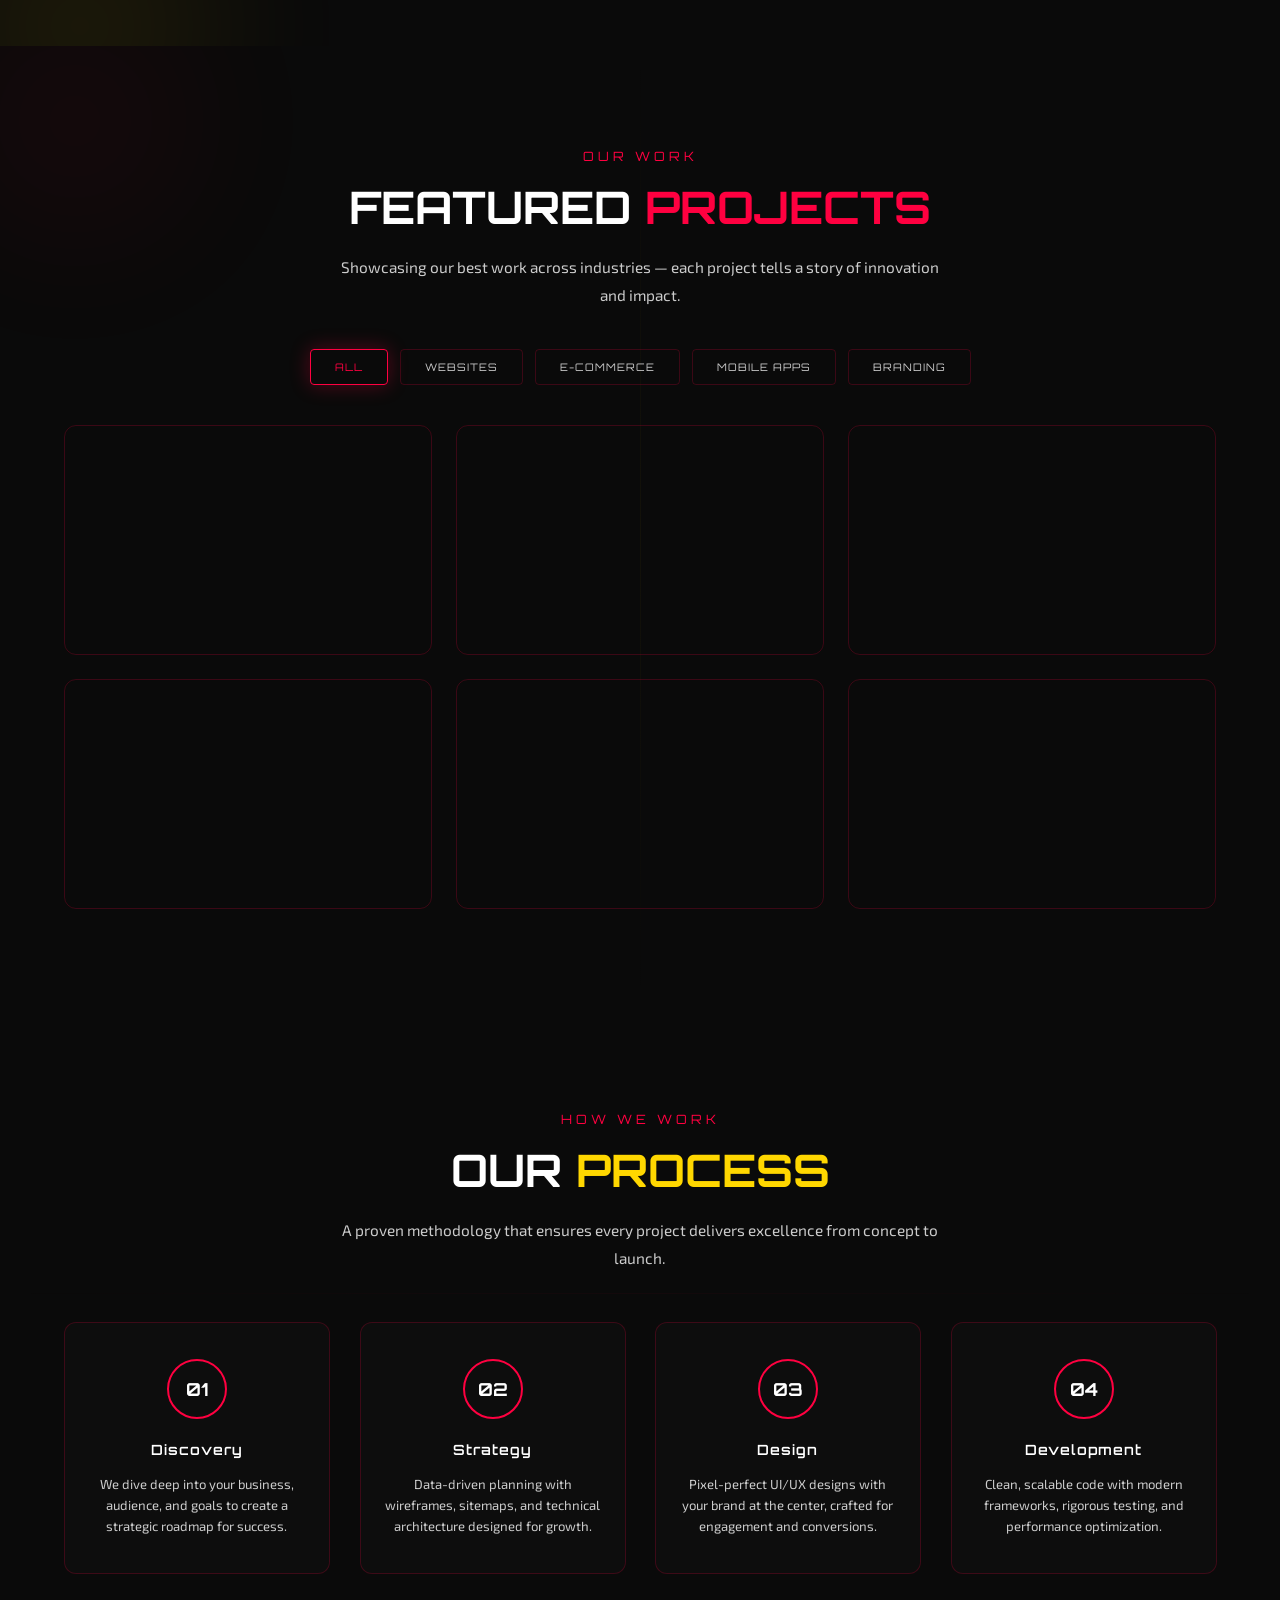
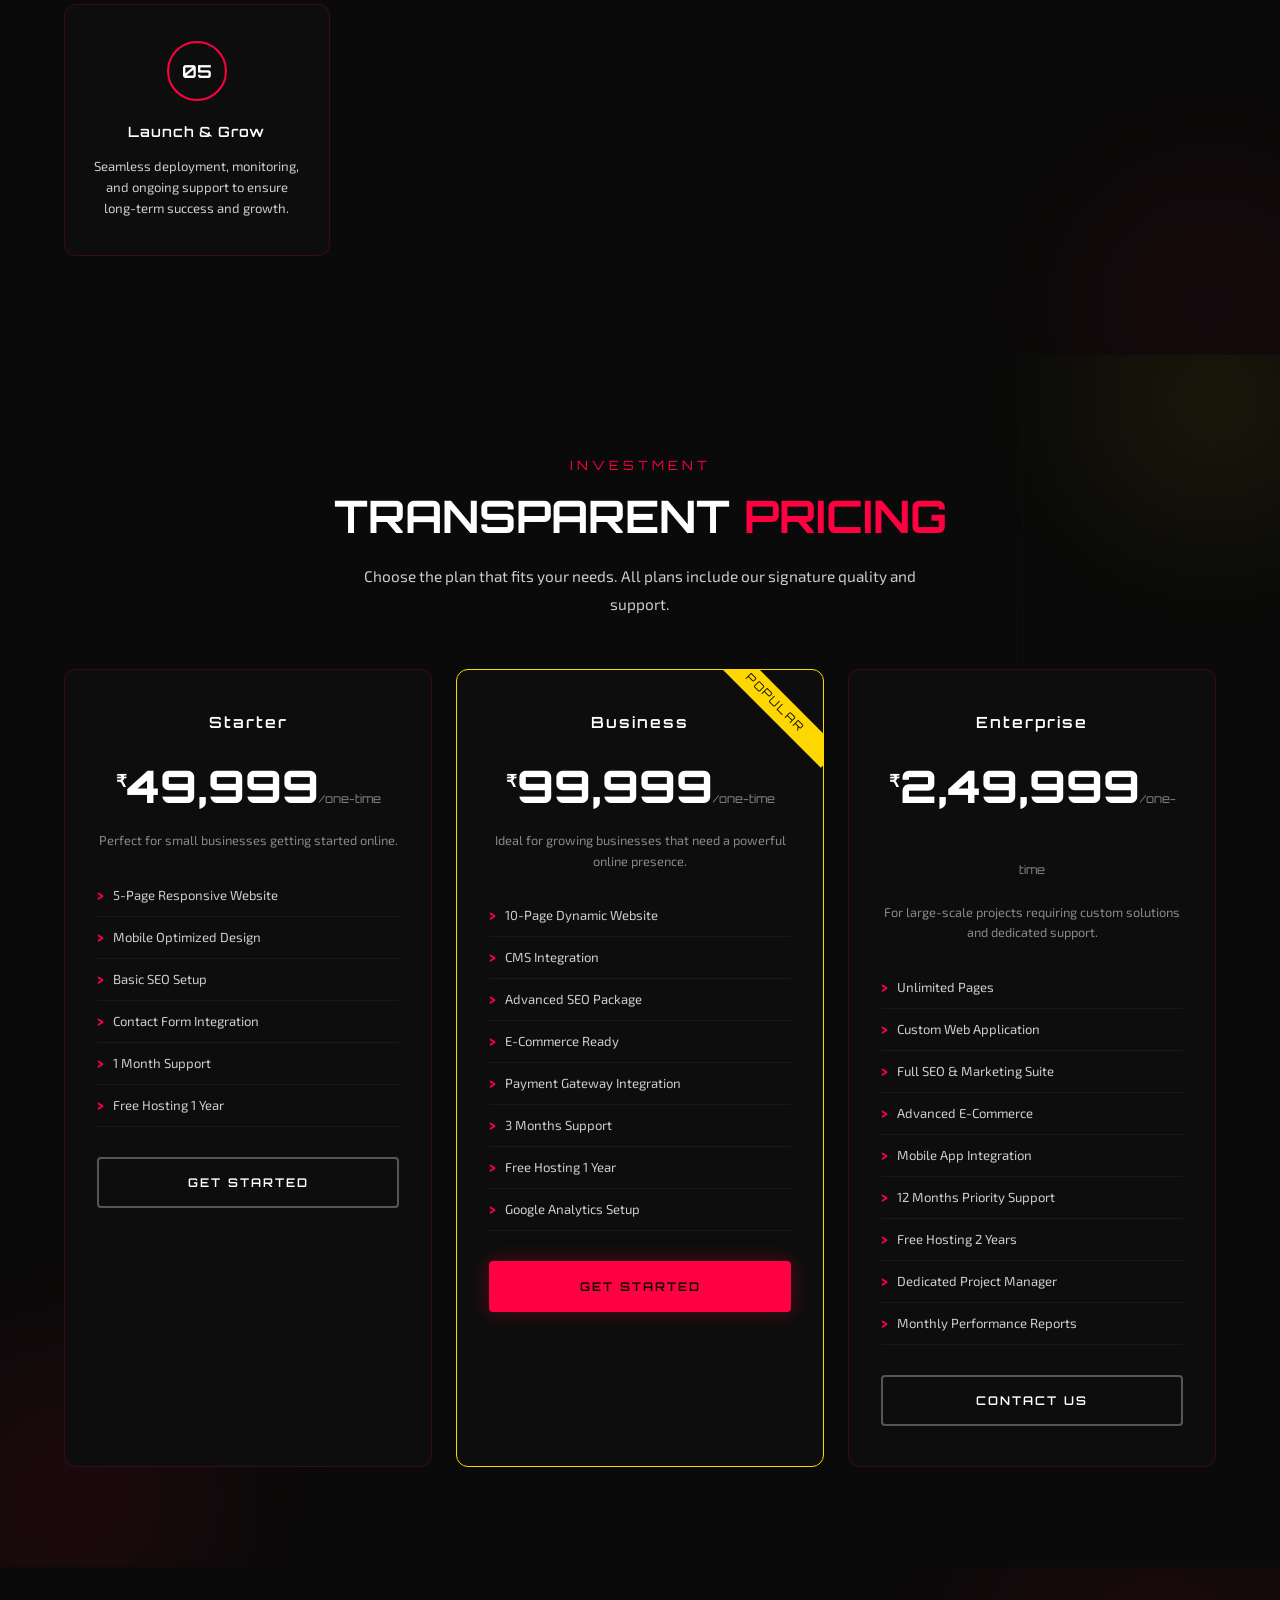
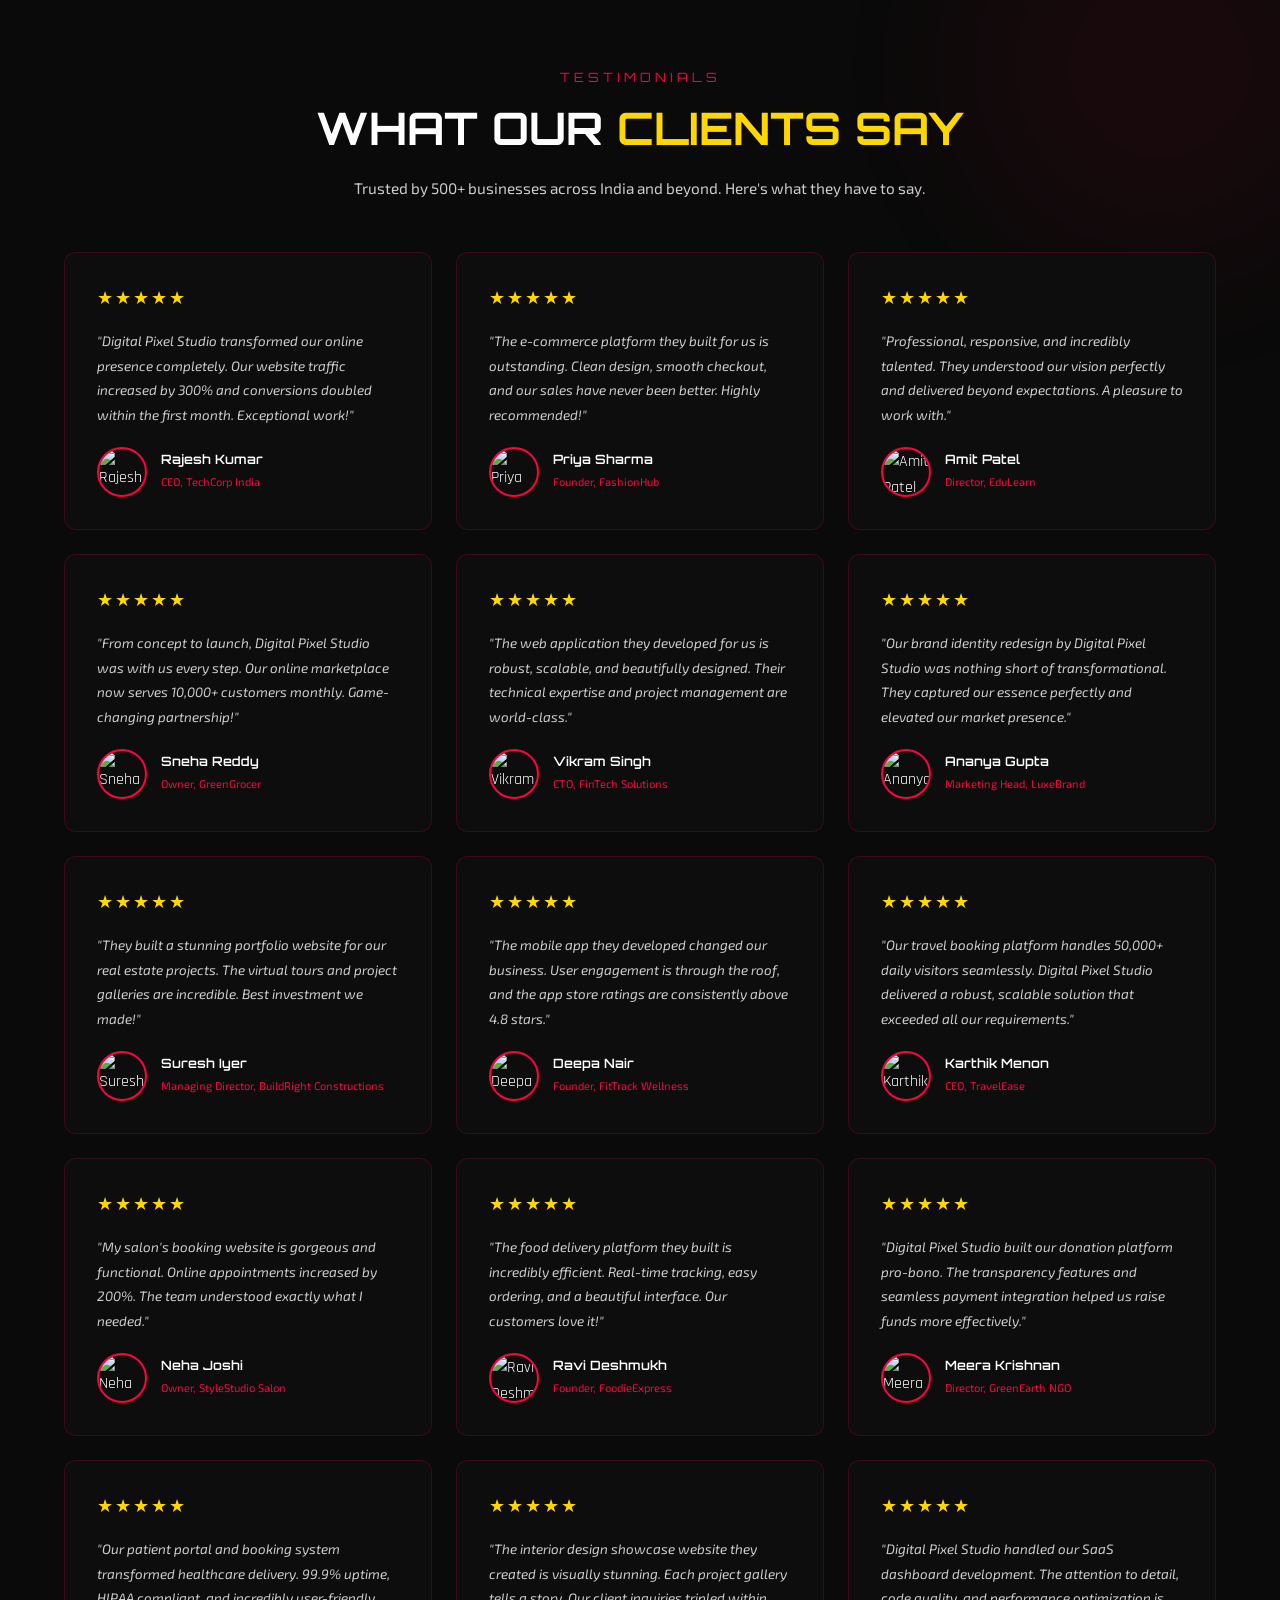
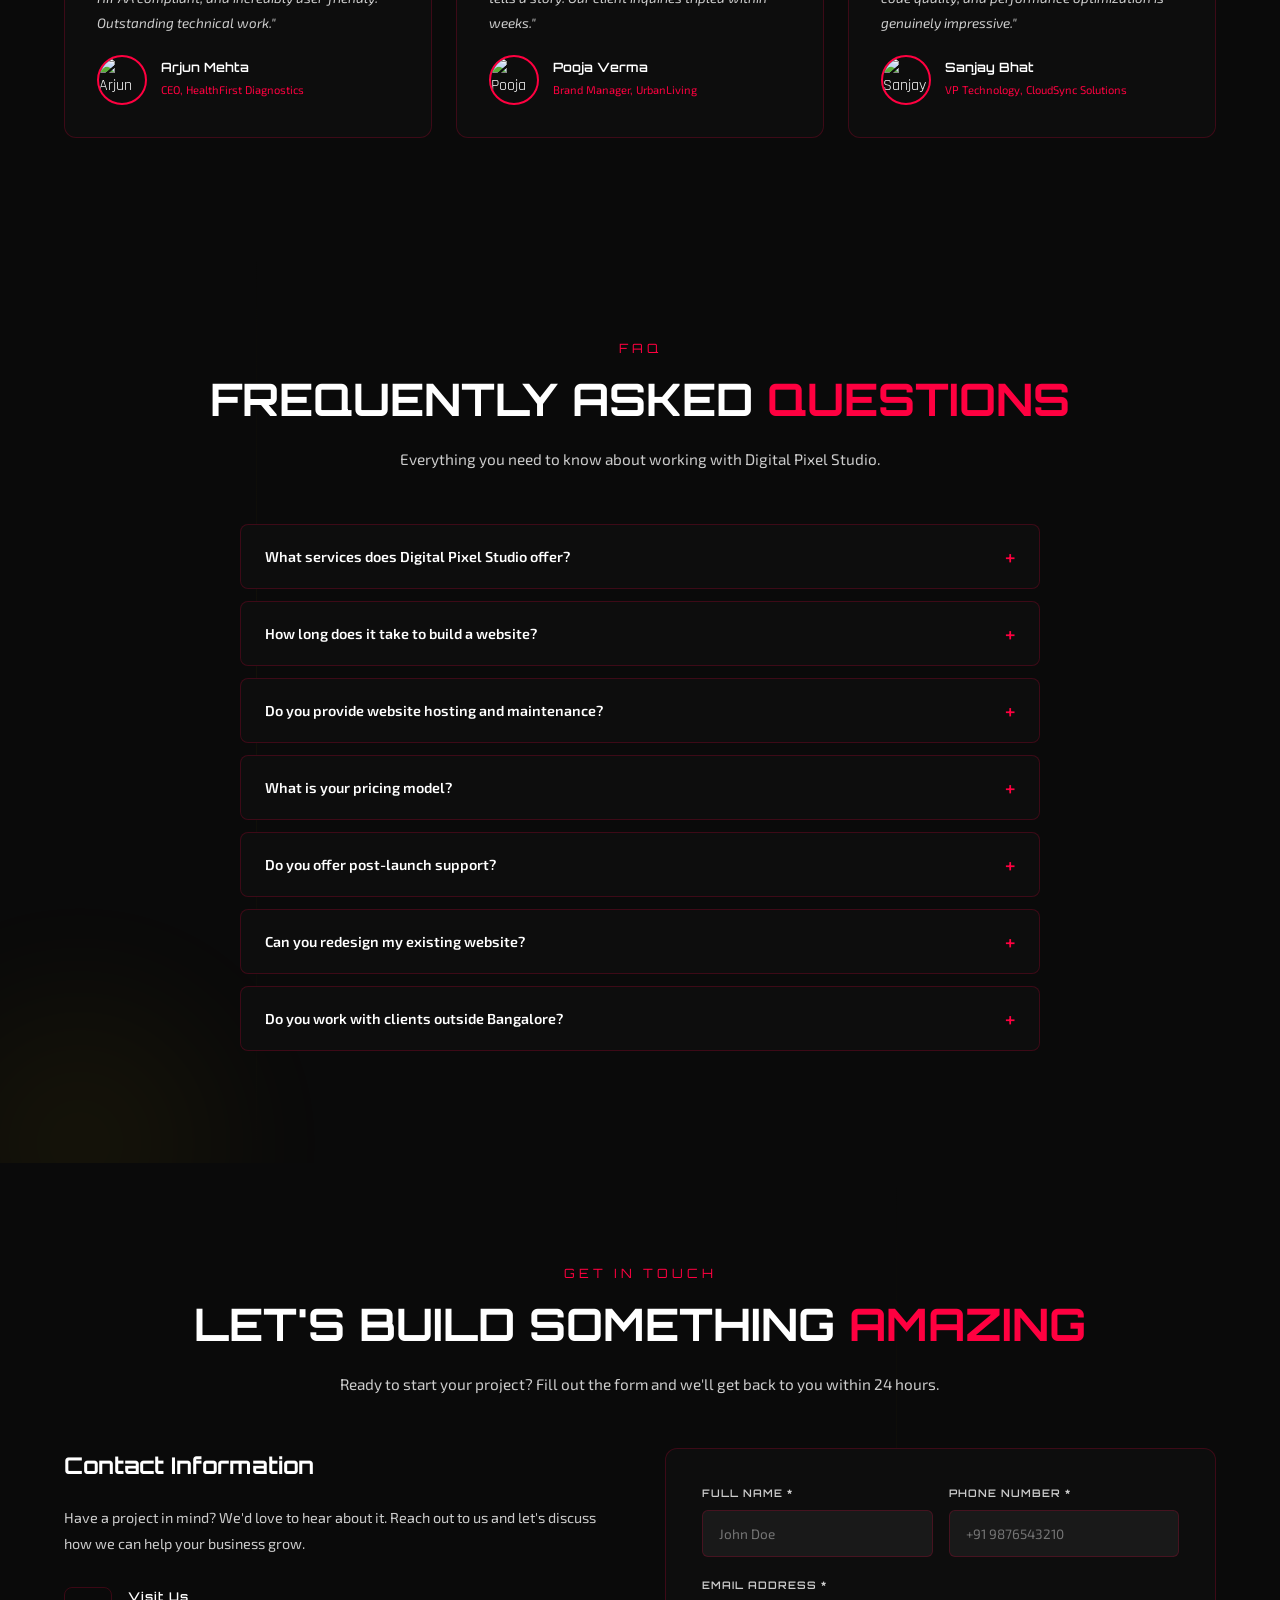
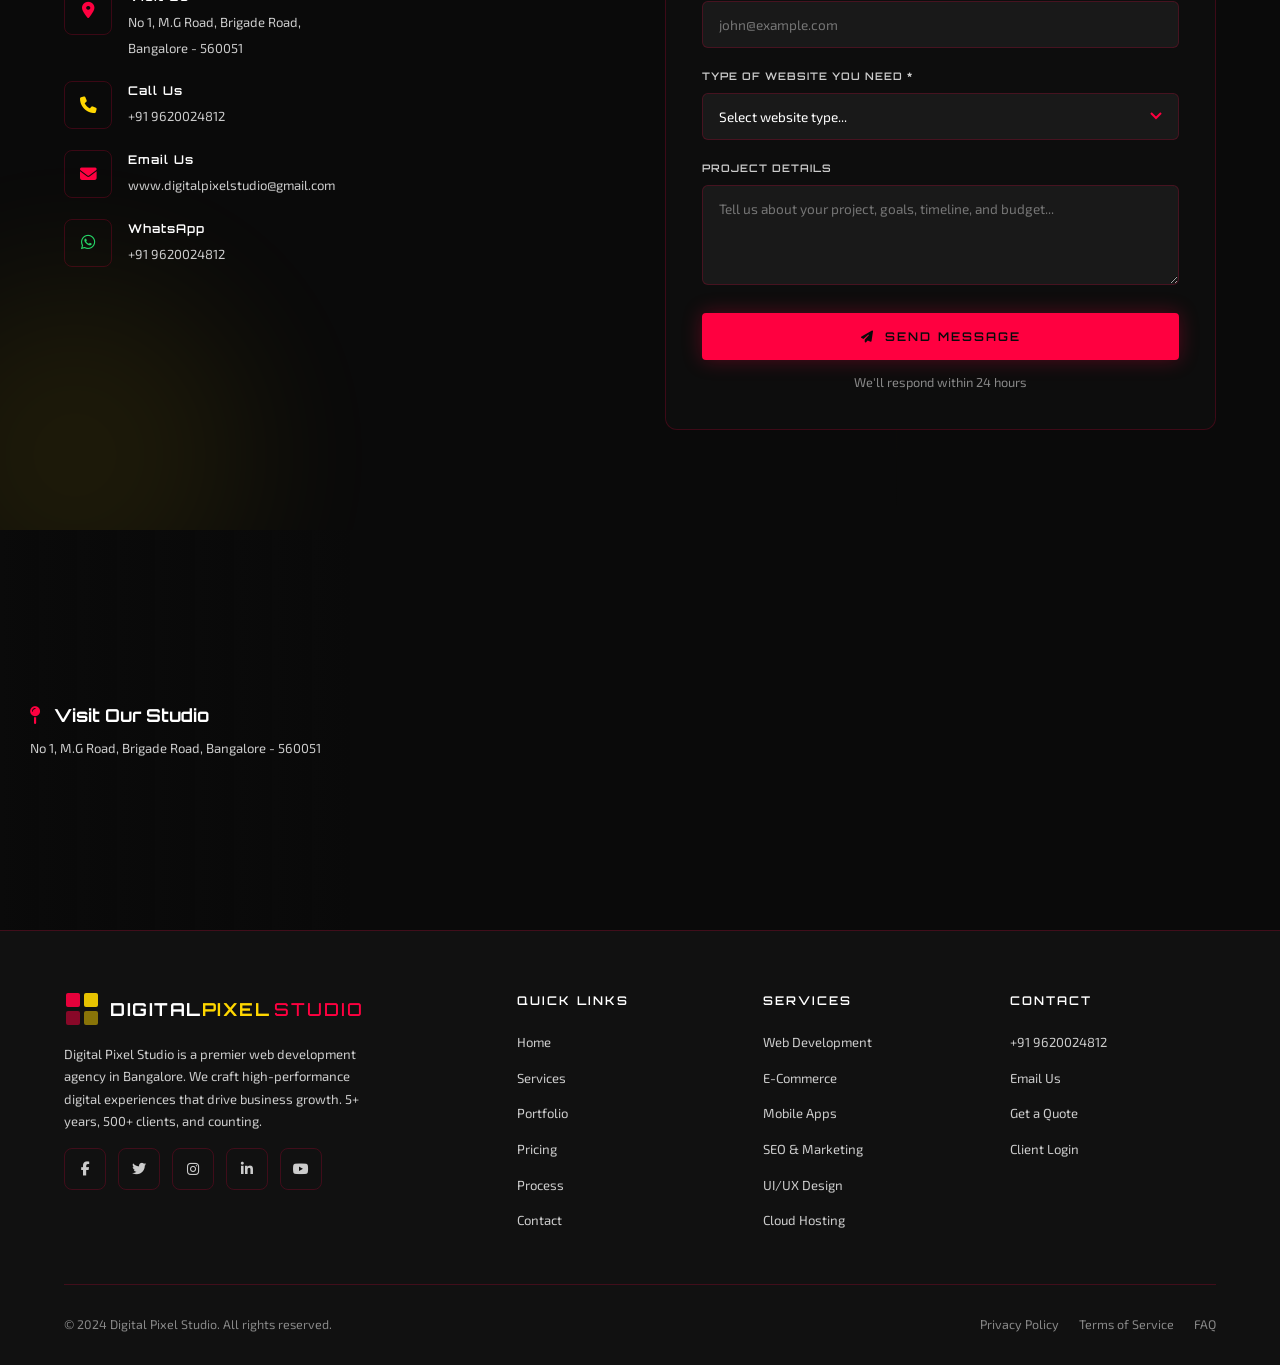
==== commit c997441d: "Desktop optimization: reduced gaps, larger WhatsApp, red Studio logo, section bg animations" ====
--- a/index.html
+++ b/index.html
@@ -100,6 +100,11 @@
 
 <!-- SERVICES SECTION -->
 <section class="section" id="services">
+  <div class="section-bg-fx">
+    <span class="fx-orb fx-orb-1"></span>
+    <span class="fx-orb fx-orb-2"></span>
+    <span class="fx-line fx-line-h"></span>
+  </div>
   <div class="container">
     <div class="text-center reveal">
       <span class="section-label">What We Do</span>
@@ -143,6 +148,10 @@
 
 <!-- PORTFOLIO SECTION -->
 <section class="section" id="portfolio">
+  <div class="section-bg-fx">
+    <span class="fx-orb fx-orb-1" style="width:250px;height:250px;top:-50px;right:auto;left:-50px;opacity:0.05;"></span>
+    <span class="fx-line fx-line-v" style="left:50%;"></span>
+  </div>
   <div class="container">
     <div class="text-center reveal">
       <span class="section-label">Our Work</span>
@@ -205,6 +214,10 @@
 
 <!-- PROCESS SECTION -->
 <section class="section" id="process">
+  <div class="section-bg-fx">
+    <span class="fx-orb fx-orb-1" style="width:300px;height:300px;opacity:0.05;top:auto;bottom:-100px;right:-80px;"></span>
+    <span class="fx-line fx-line-h" style="top:30%;"></span>
+  </div>
   <div class="container">
     <div class="text-center reveal">
       <span class="section-label">How We Work</span>
@@ -243,6 +256,11 @@
 
 <!-- PRICING SECTION -->
 <section class="section" id="pricing">
+  <div class="section-bg-fx">
+    <span class="fx-orb fx-orb-1" style="width:300px;height:300px;top:auto;bottom:-80px;right:auto;left:-80px;"></span>
+    <span class="fx-orb fx-orb-2" style="width:250px;height:250px;top:-80px;bottom:auto;left:auto;right:-60px;"></span>
+    <span class="fx-line fx-line-v" style="left:auto;right:20%;"></span>
+  </div>
   <div class="container">
     <div class="text-center reveal">
       <span class="section-label">Investment</span>
@@ -303,6 +321,10 @@
 
 <!-- TESTIMONIALS SECTION -->
 <section class="section" id="testimonials">
+  <div class="section-bg-fx">
+    <span class="fx-orb fx-orb-1" style="width:400px;height:400px;opacity:0.06;"></span>
+    <span class="fx-line fx-line-h" style="top:60%;"></span>
+  </div>
   <div class="container">
     <div class="text-center reveal">
       <span class="section-label">Testimonials</span>
@@ -315,6 +337,10 @@
 
 <!-- FAQ SECTION -->
 <section class="section" id="faq">
+  <div class="section-bg-fx">
+    <span class="fx-orb fx-orb-2" style="width:280px;height:280px;opacity:0.05;"></span>
+    <span class="fx-line fx-line-v" style="left:20%;"></span>
+  </div>
   <div class="container">
     <div class="text-center reveal">
       <span class="section-label">FAQ</span>
@@ -377,6 +403,10 @@
 
 <!-- CONTACT SECTION -->
 <section class="section" id="contact">
+  <div class="section-bg-fx">
+    <span class="fx-orb fx-orb-2" style="width:350px;height:350px;top:auto;bottom:-100px;right:auto;left:-100px;"></span>
+    <span class="fx-line fx-line-v" style="left:70%;"></span>
+  </div>
   <div class="container">
     <div class="text-center reveal">
       <span class="section-label">Get In Touch</span>
--- a/css/style.css
+++ b/css/style.css
@@ -55,7 +55,7 @@
   padding: 0 24px;
 }
 
-.section { padding: 120px 0; position: relative; }
+.section { padding: clamp(60px, 8vw, 100px) 0; position: relative; }
 
 .section-label {
   font-family: var(--font-heading);
@@ -125,10 +125,11 @@
 }
 
 .logo-text-group .logo-studio {
-  color: var(--text-muted);
-  font-weight: 400;
+  color: var(--neon-red);
+  font-weight: 500;
   letter-spacing: 2px;
   margin-left: 4px;
+  animation: breathe 4s ease-in-out infinite;
 }
 
 /* === NEON TEXT EFFECTS === */
@@ -389,7 +390,7 @@
   align-items: center;
   position: relative;
   overflow: hidden;
-  padding-top: 80px;
+  padding: 100px 0 60px;
 }
 
 .hero-bg {
@@ -667,8 +668,64 @@
   to { opacity: 1; transform: translateY(0); }
 }
 
+/* === SECTION BACKGROUND EFFECTS === */
+.section-bg-fx {
+  position: absolute;
+  inset: 0;
+  overflow: hidden;
+  pointer-events: none;
+  z-index: 0;
+}
+
+.section-bg-fx .fx-orb {
+  position: absolute;
+  border-radius: 50%;
+  filter: blur(80px);
+  opacity: 0.08;
+  animation: orbFloat 15s ease-in-out infinite;
+}
+
+.section-bg-fx .fx-orb-1 {
+  width: 350px;
+  height: 350px;
+  background: var(--neon-red);
+  top: -100px;
+  right: -80px;
+  animation-delay: 0s;
+}
+
+.section-bg-fx .fx-orb-2 {
+  width: 280px;
+  height: 280px;
+  background: var(--gold);
+  bottom: -120px;
+  left: -60px;
+  animation-delay: 5s;
+  animation-duration: 18s;
+}
+
+.section-bg-fx .fx-line {
+  position: absolute;
+  opacity: 0.04;
+}
+
+.section-bg-fx .fx-line-h {
+  width: 100%;
+  height: 1px;
+  background: linear-gradient(90deg, transparent, var(--neon-red), transparent);
+  top: 40%;
+  animation: cyberLineH 12s linear infinite;
+}
+
+.section-bg-fx .fx-line-v {
+  height: 100%;
+  width: 1px;
+  background: linear-gradient(180deg, transparent, var(--gold), transparent);
+  left: 30%;
+  animation: cyberLineV 14s linear infinite;
+}
+
 /* === SERVICES SECTION === */
-.services-grid {
   display: grid;
   grid-template-columns: repeat(auto-fit, minmax(min(300px, 100%), 1fr));
   gap: 24px;
@@ -1413,10 +1470,10 @@
 /* === WHATSAPP FLOATING BUTTON === */
 .whatsapp-btn {
   position: fixed;
-  bottom: max(16px, env(safe-area-inset-bottom, 16px));
-  right: max(16px, env(safe-area-inset-right, 16px));
-  width: 56px;
-  height: 56px;
+  bottom: max(20px, env(safe-area-inset-bottom, 16px));
+  right: max(24px, env(safe-area-inset-right, 16px));
+  width: clamp(52px, 5vw, 68px);
+  height: clamp(52px, 5vw, 68px);
   border-radius: 50%;
   background: #25D366;
   border: none;
@@ -1425,7 +1482,7 @@
   display: flex;
   align-items: center;
   justify-content: center;
-  font-size: 1.5rem;
+  font-size: clamp(1.4rem, 2vw, 1.8rem);
   box-shadow: 0 4px 20px rgba(37, 211, 102, 0.4);
   transition: transform 0.3s ease, box-shadow 0.3s ease;
   animation: whatsappPulse 3s ease-in-out infinite;
@@ -1752,22 +1809,22 @@
   .testimonials-grid { grid-template-columns: 1fr; }
 
   .whatsapp-btn {
-    width: 48px;
-    height: 48px;
-    font-size: 1.3rem;
-    bottom: 12px;
-    right: 12px;
+    width: 52px;
+    height: 52px;
+    font-size: 1.4rem;
+    bottom: 14px;
+    right: 14px;
   }
 }
 
 /* Extra Small Mobile (380px and below) */
 @media (max-width: 380px) {
   .whatsapp-btn {
-    width: 42px;
-    height: 42px;
-    font-size: 1.1rem;
-    bottom: 8px;
-    right: 8px;
+    width: 46px;
+    height: 46px;
+    font-size: 1.2rem;
+    bottom: 10px;
+    right: 10px;
   }
 }
 
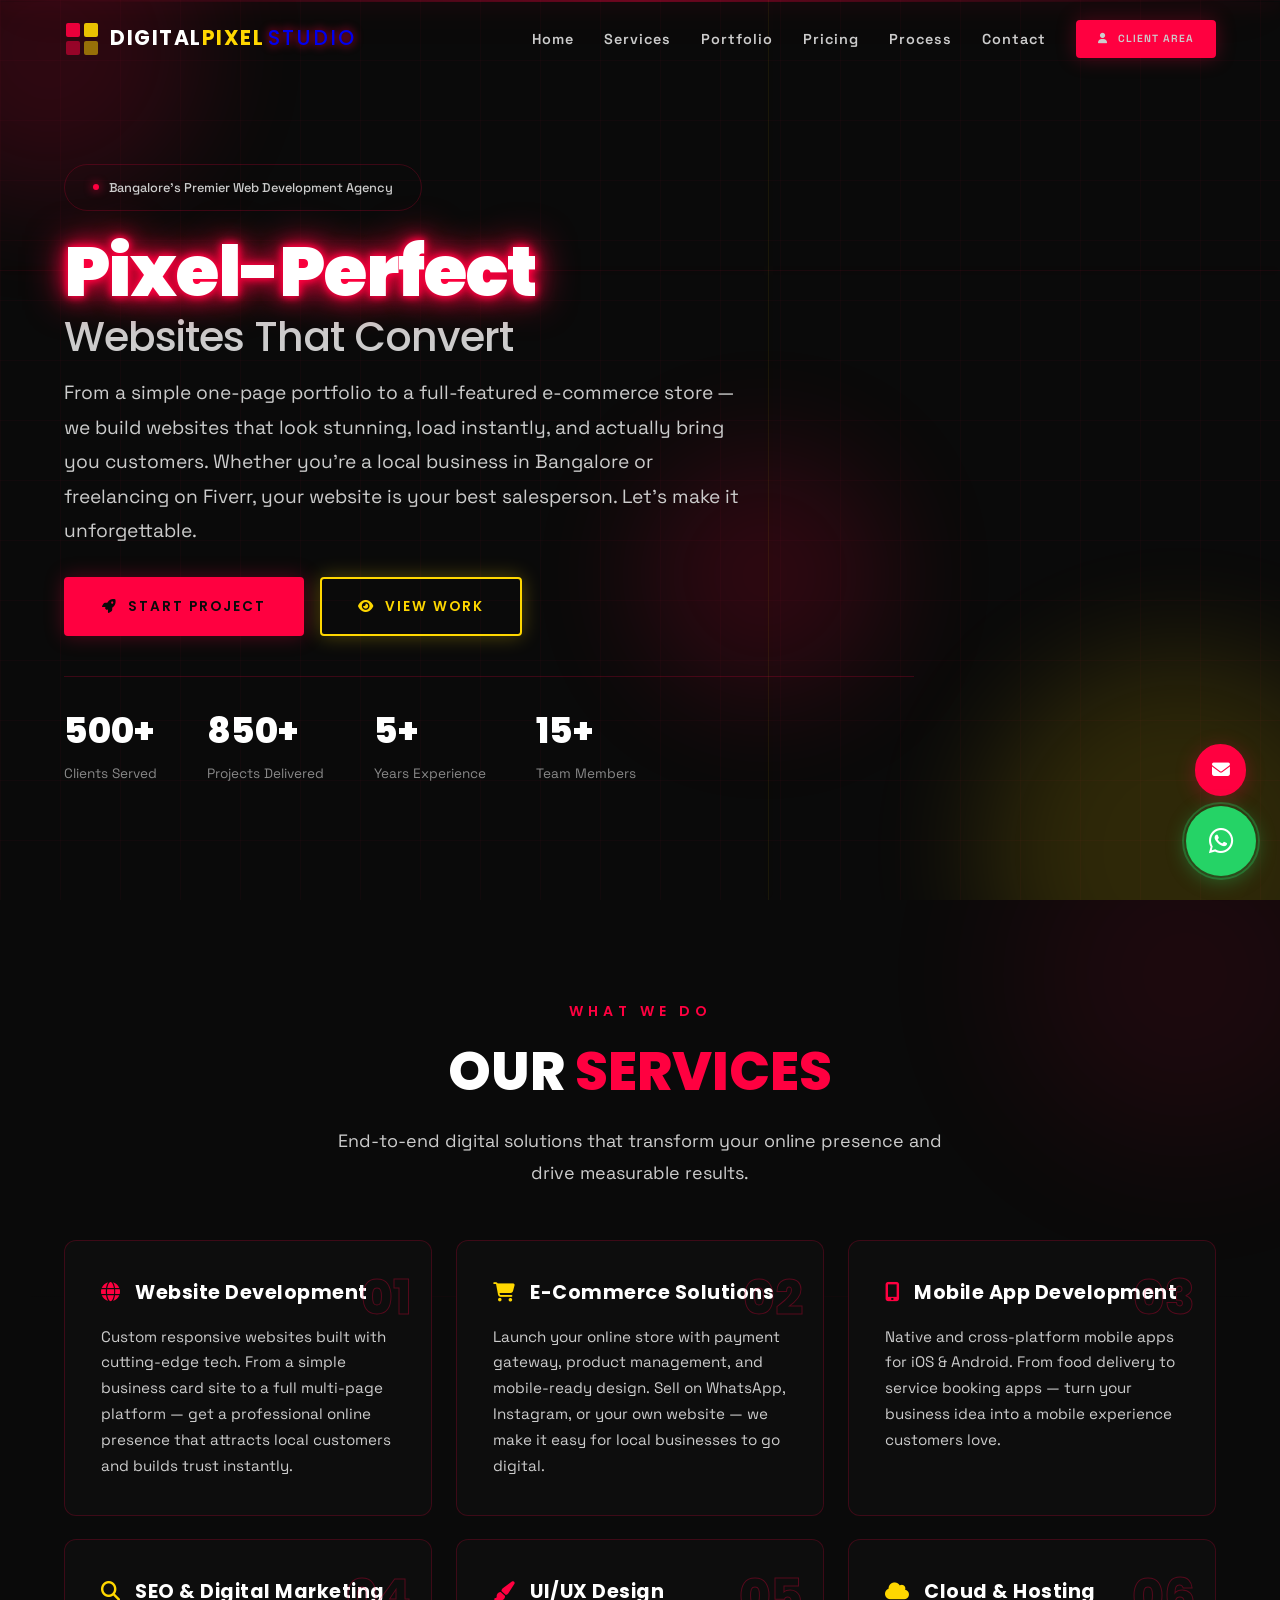
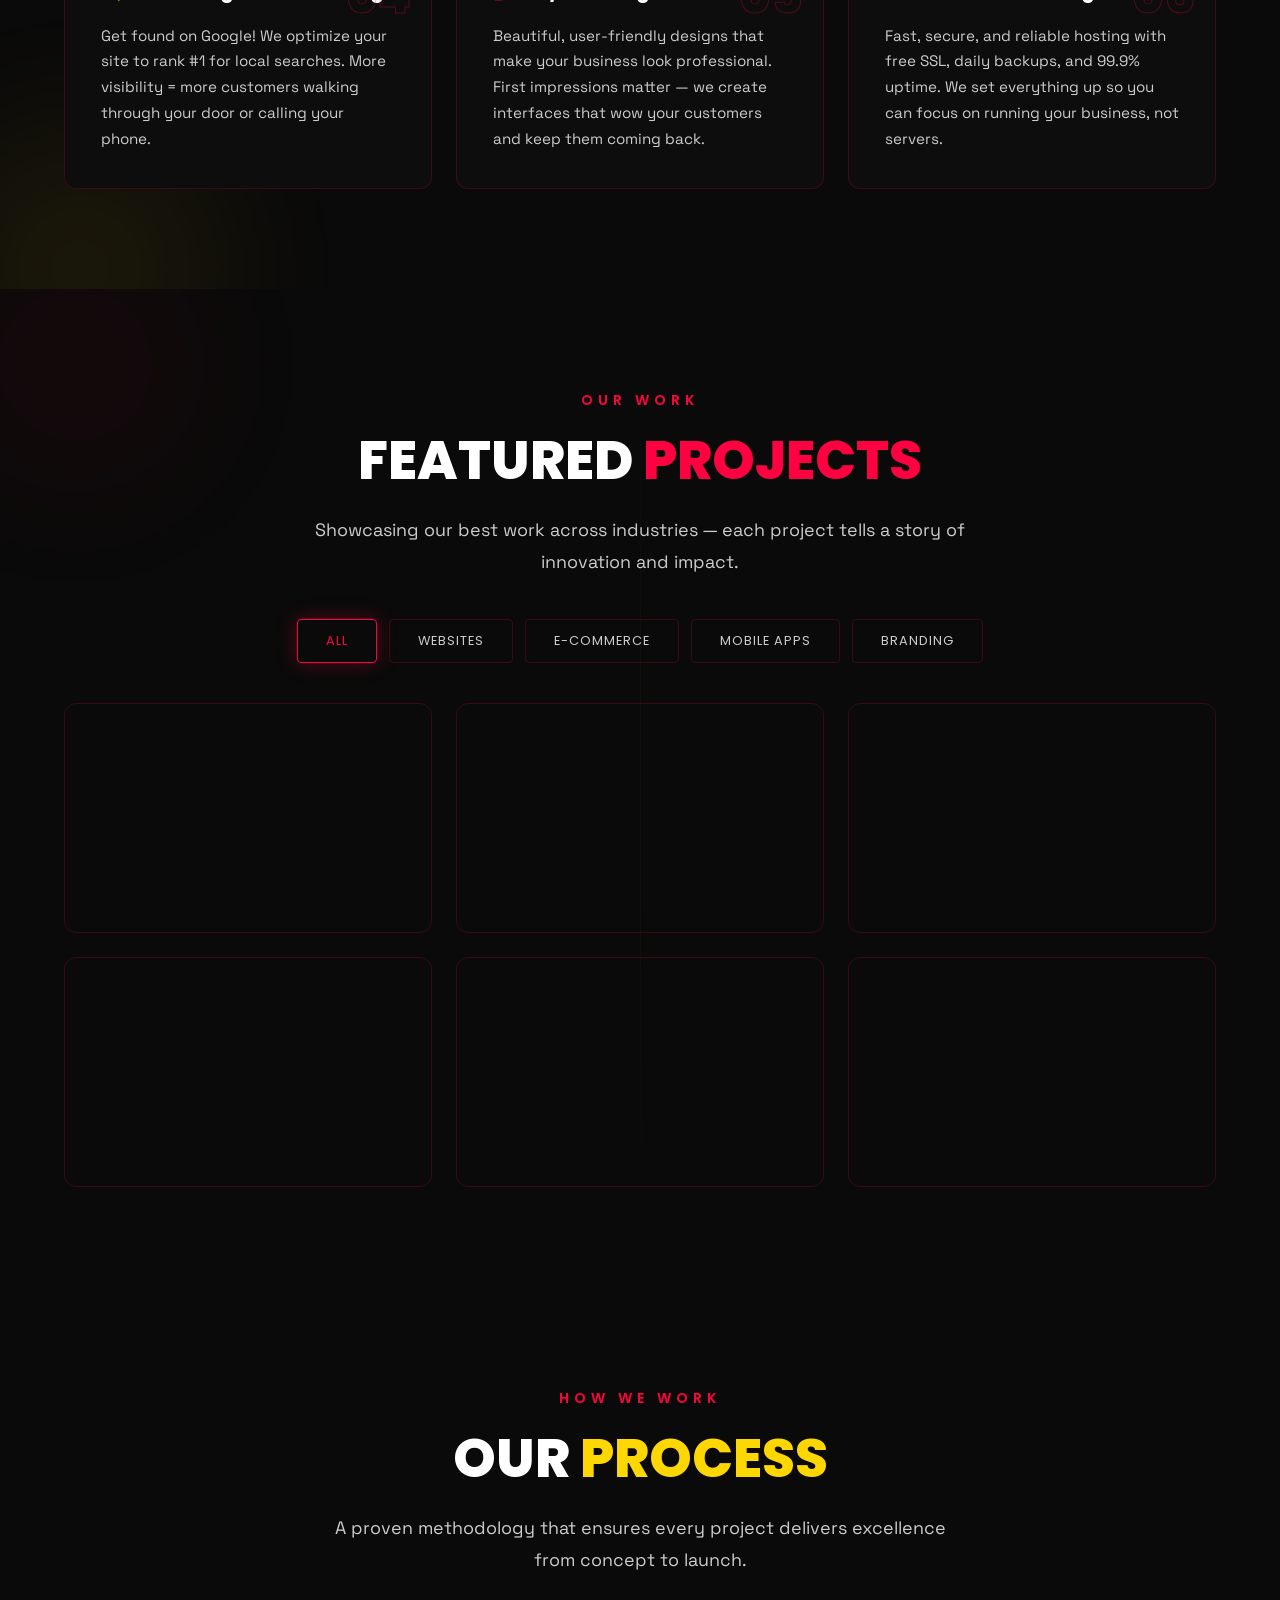
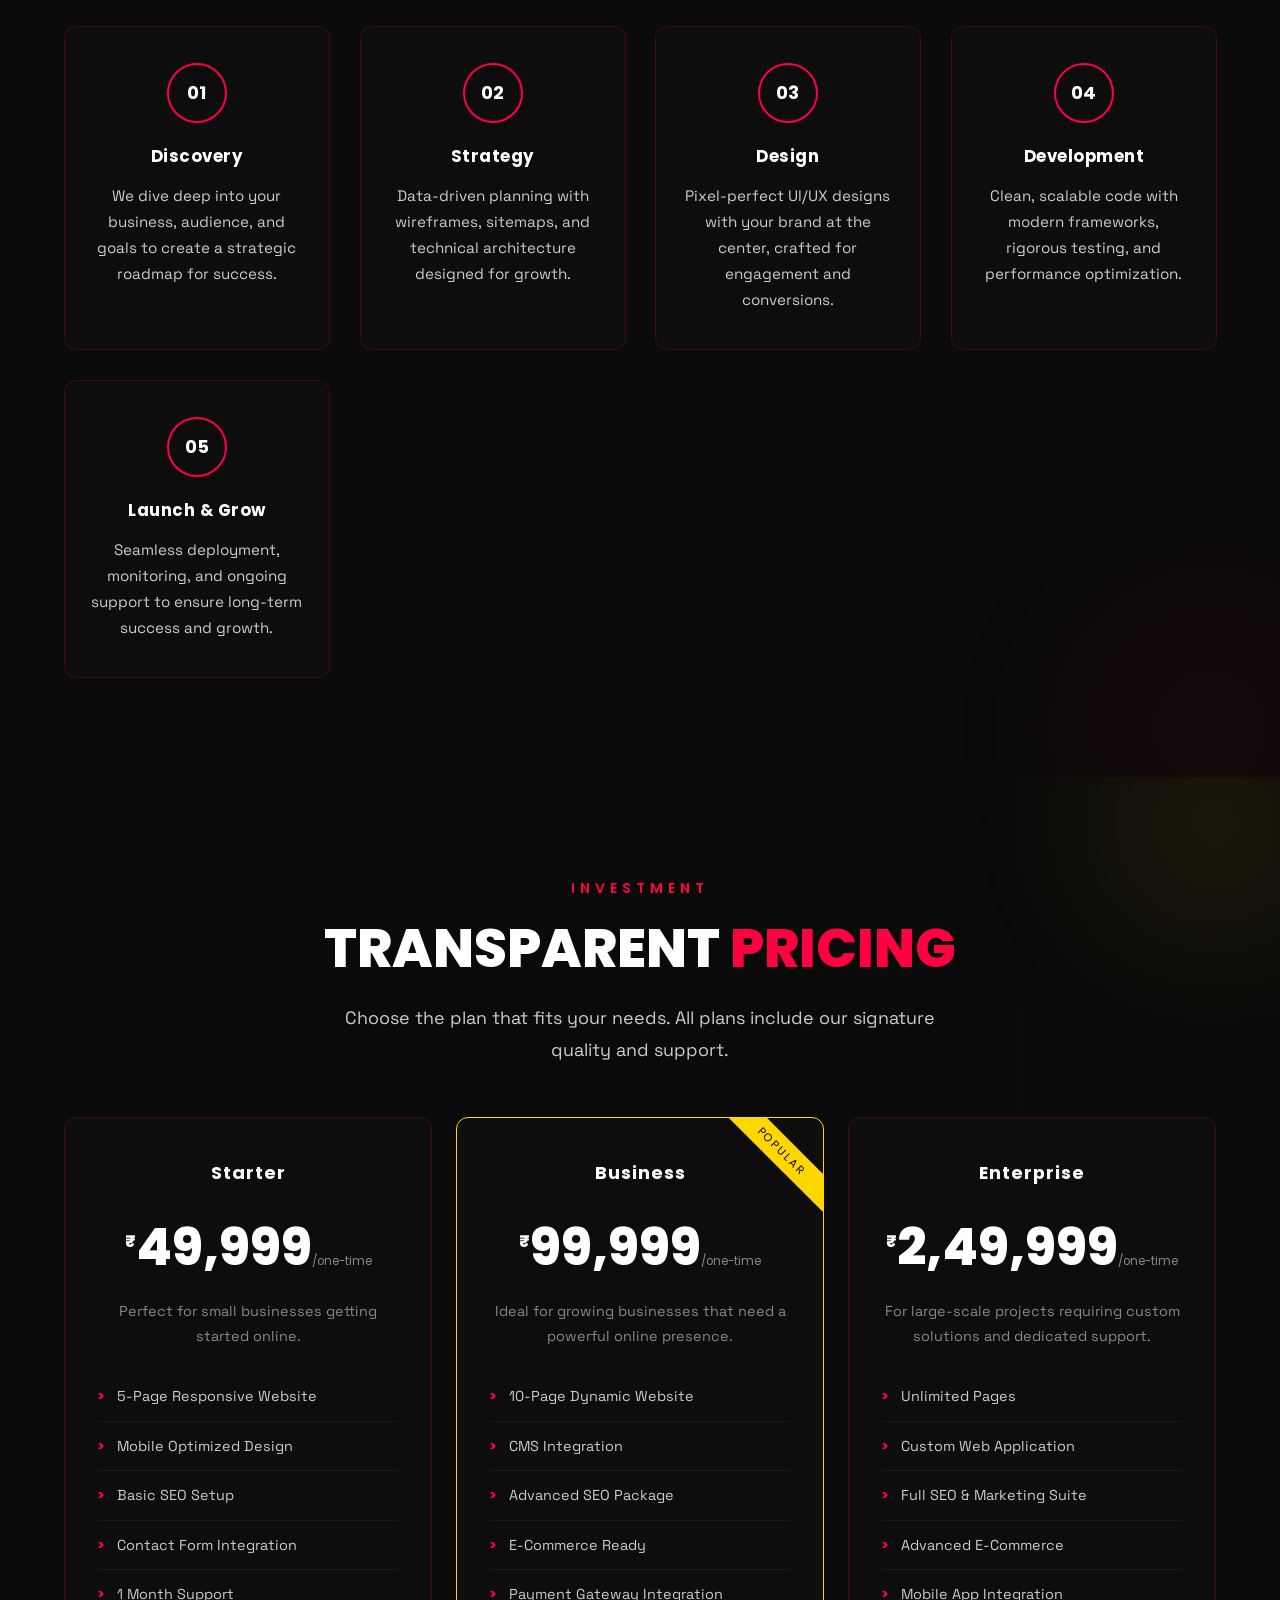
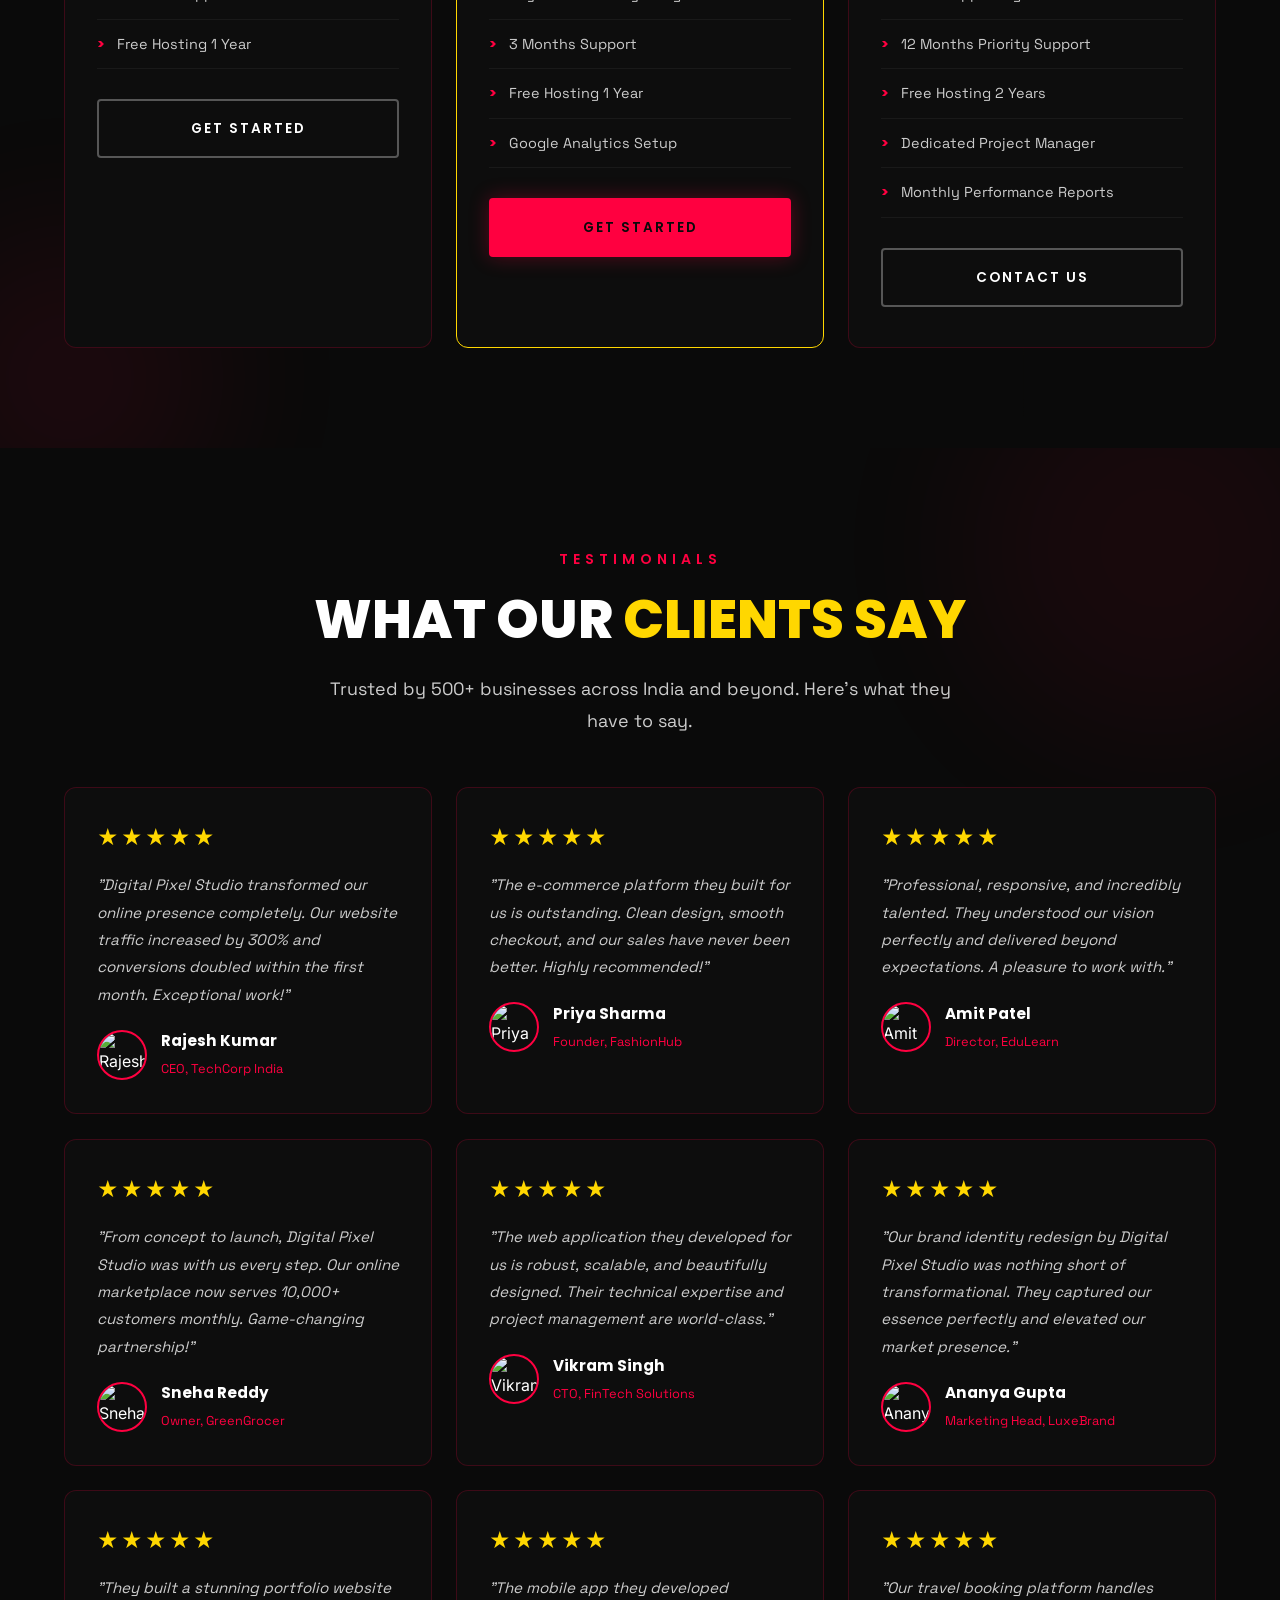
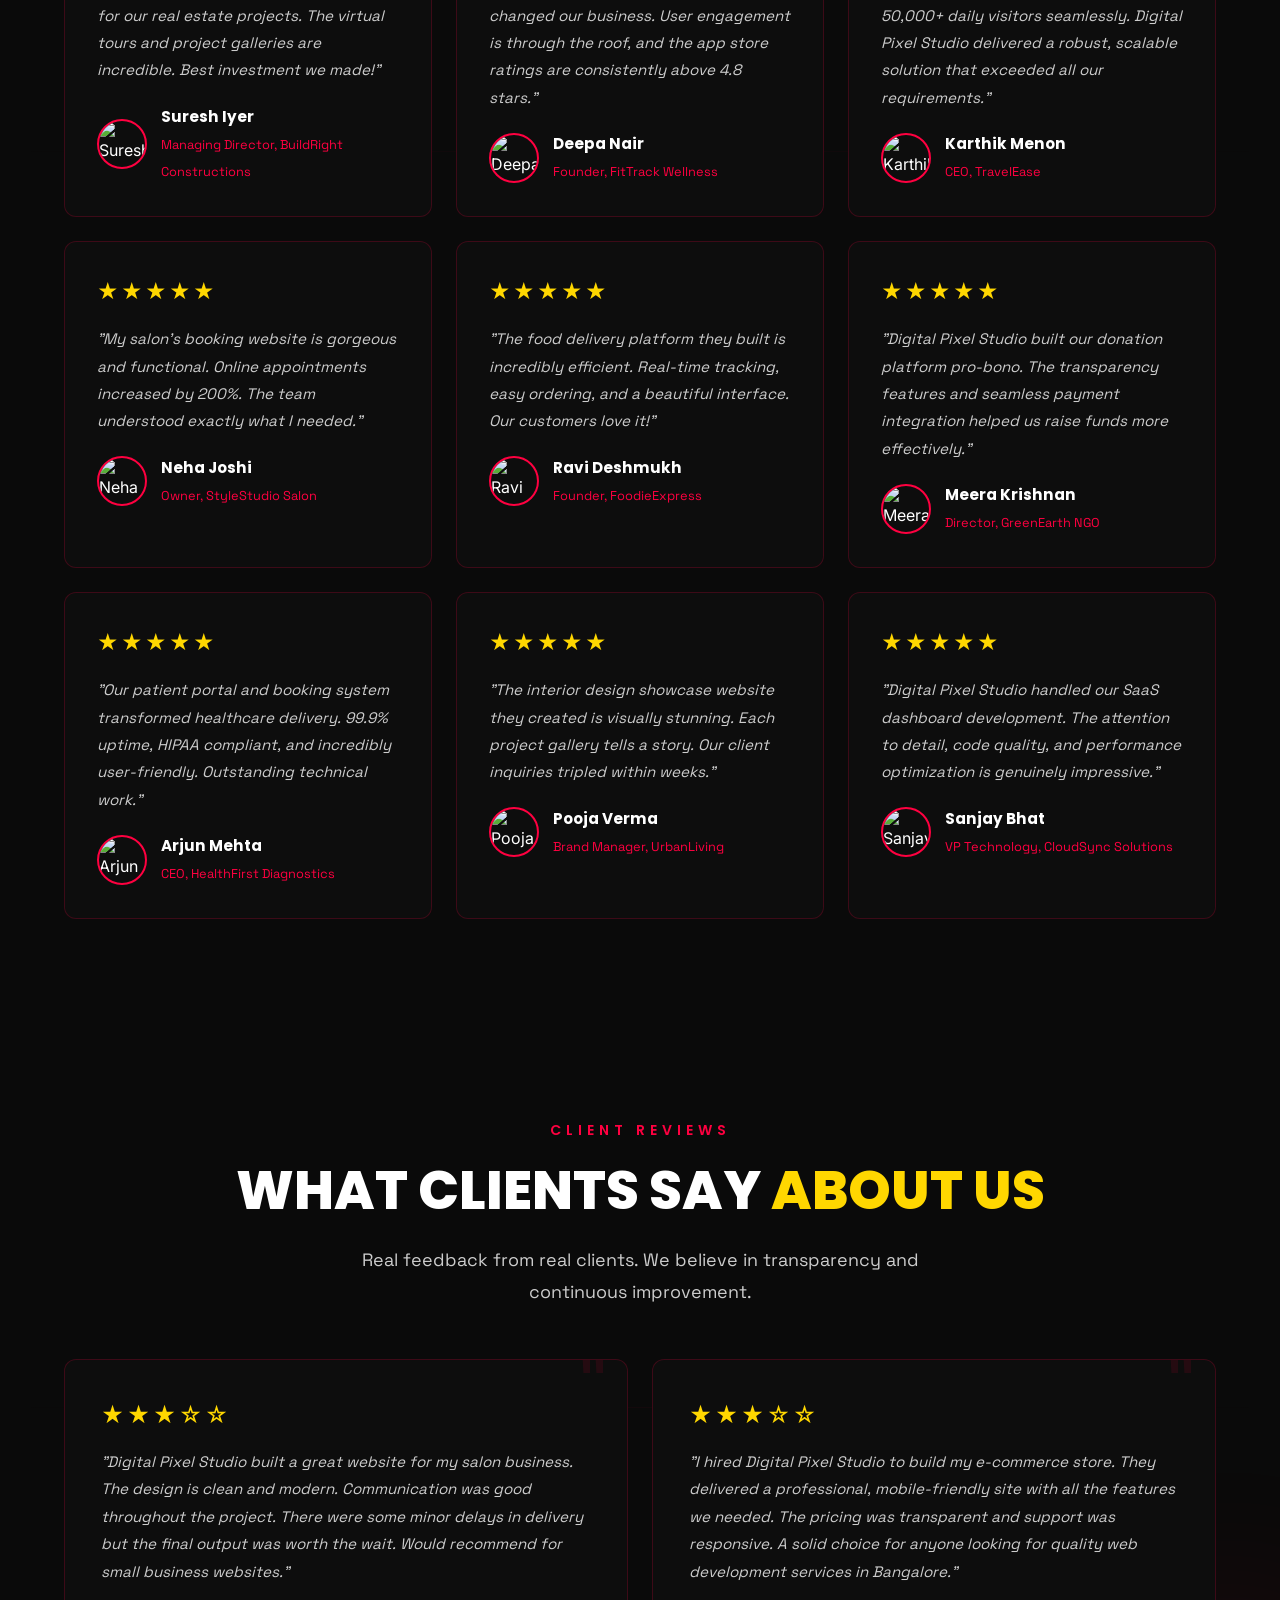
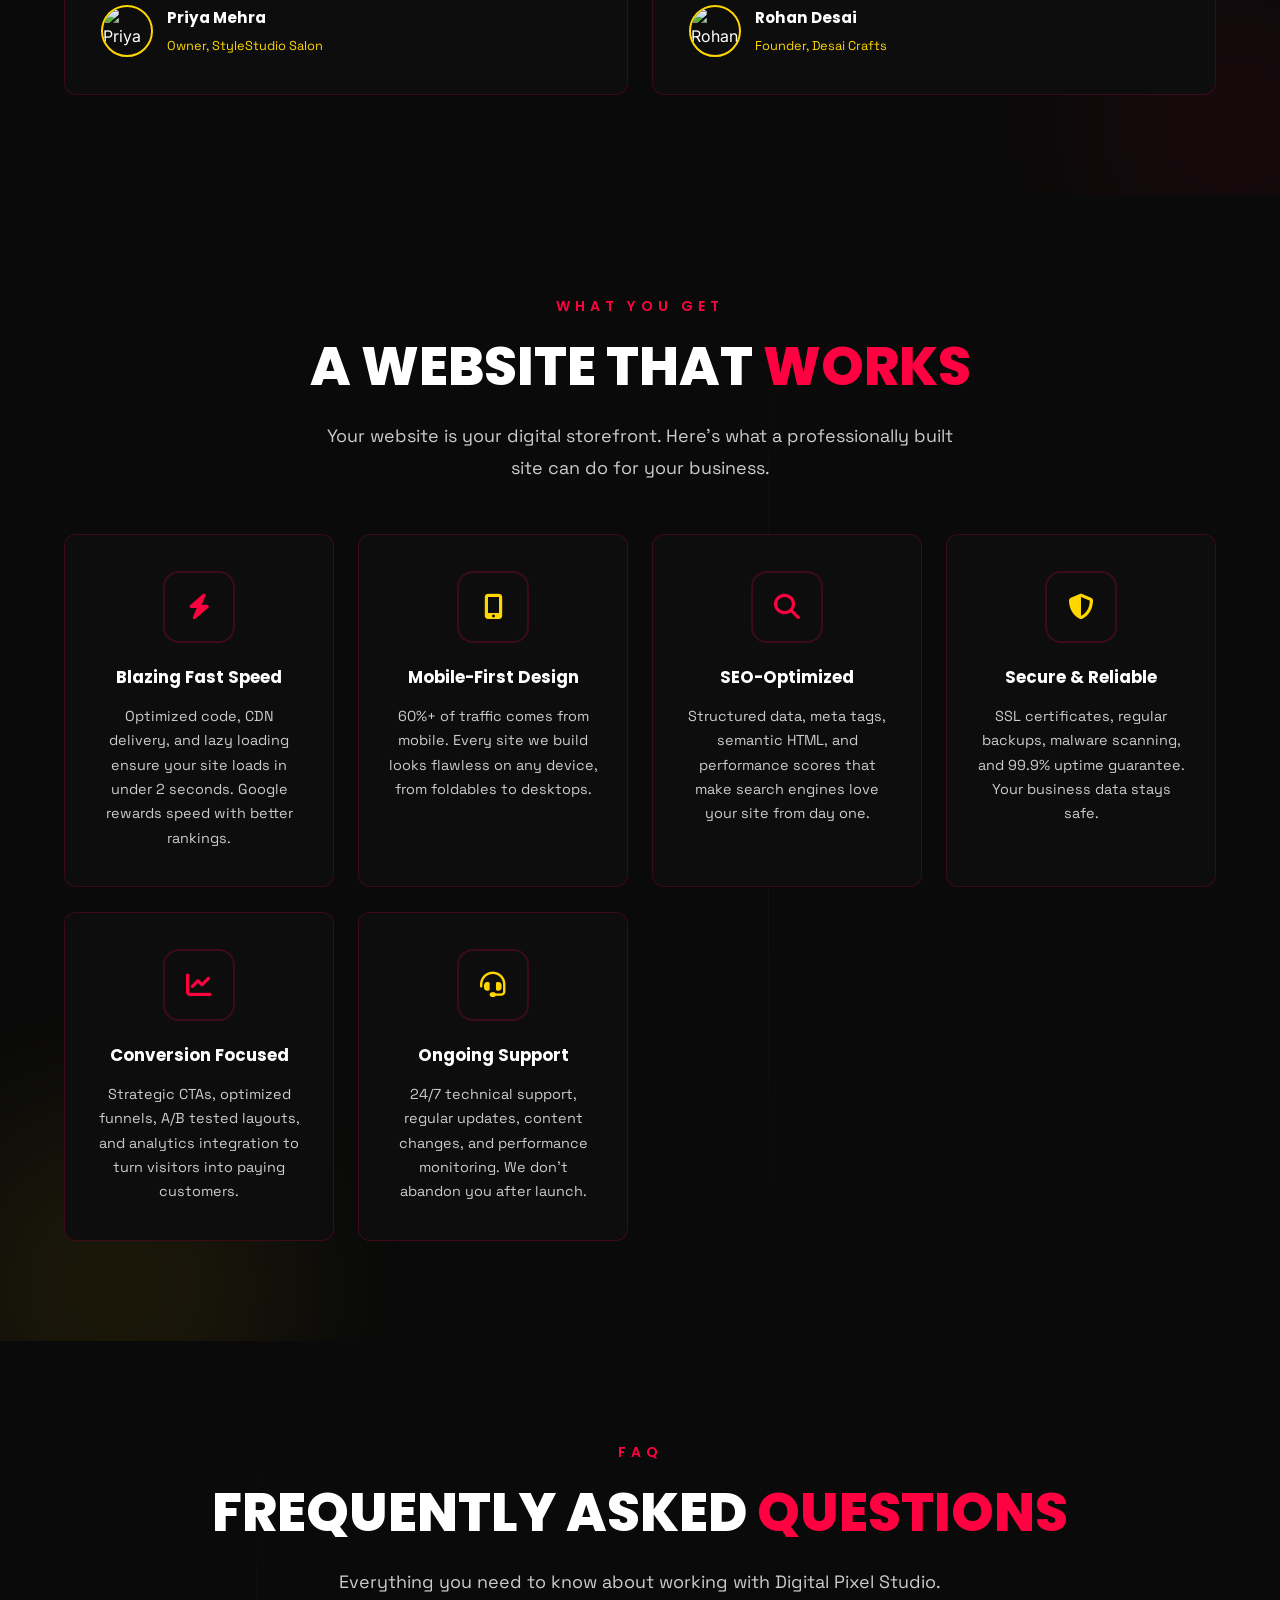
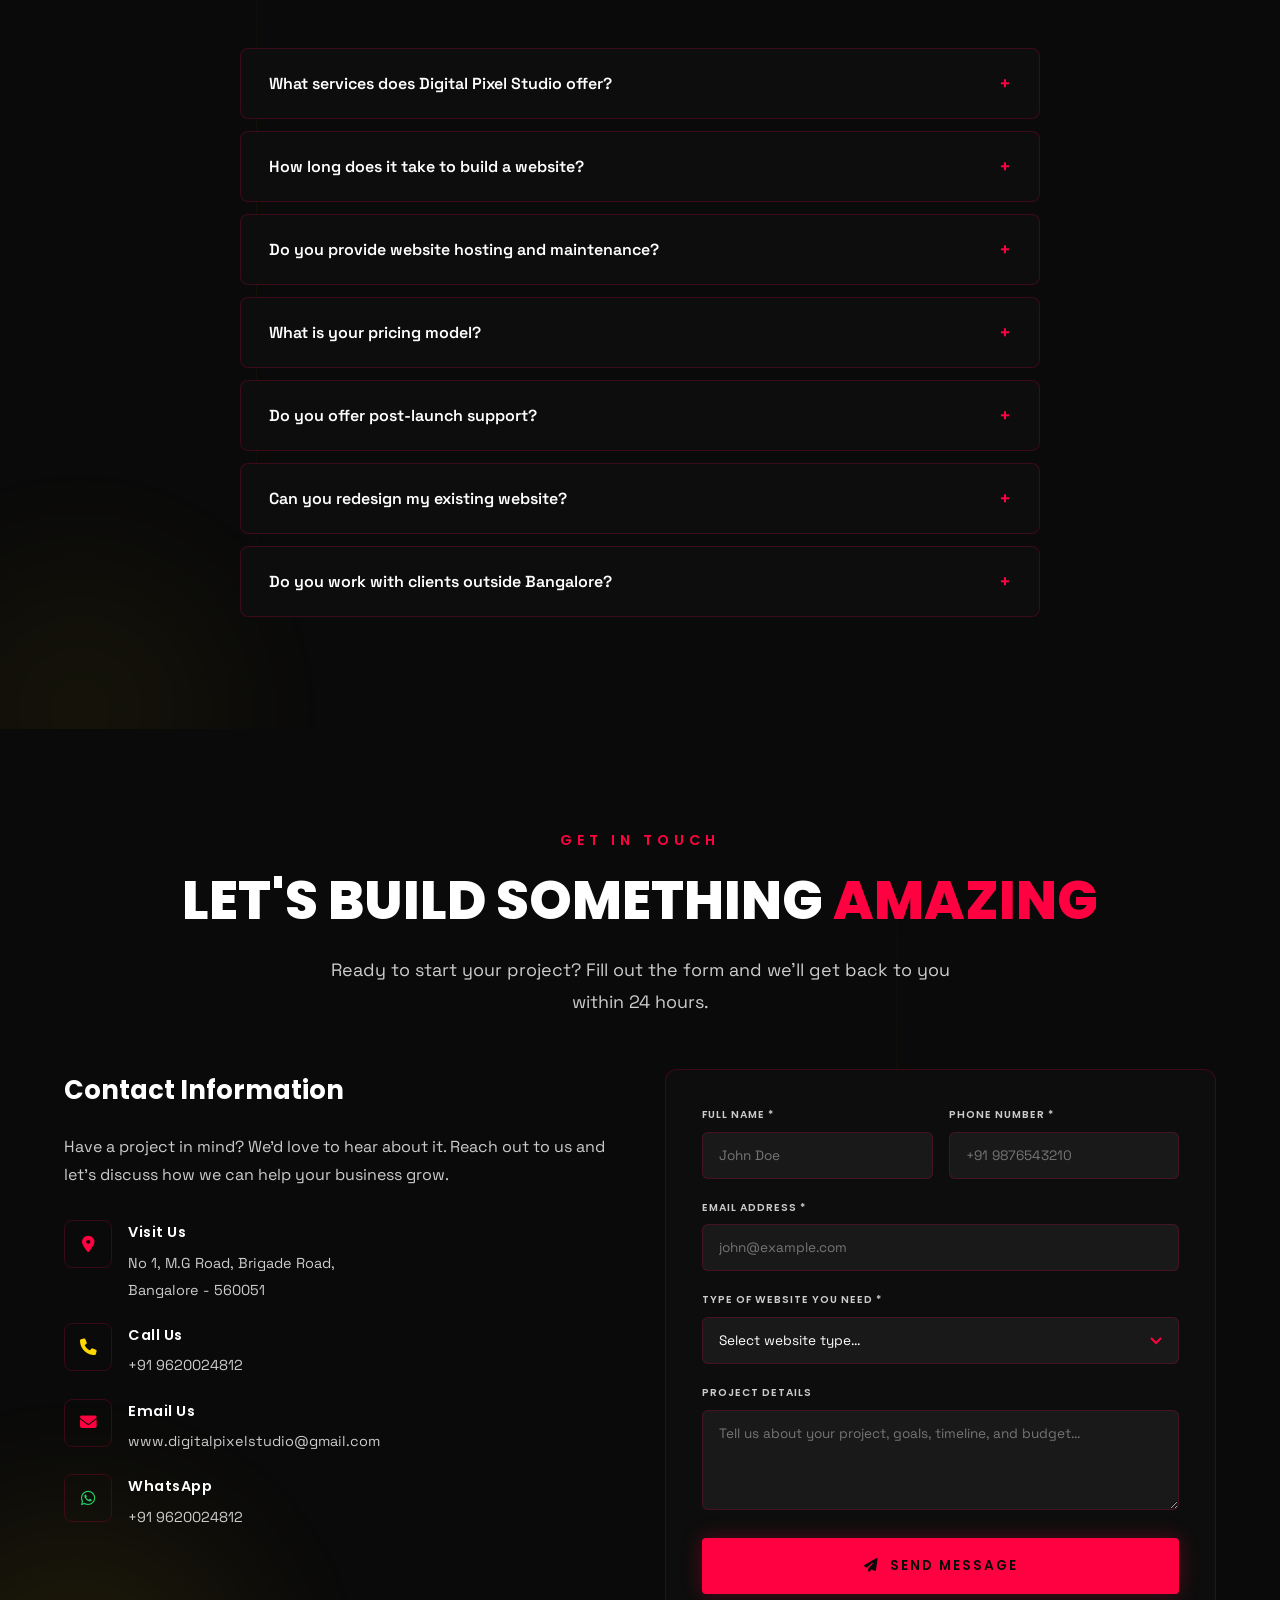
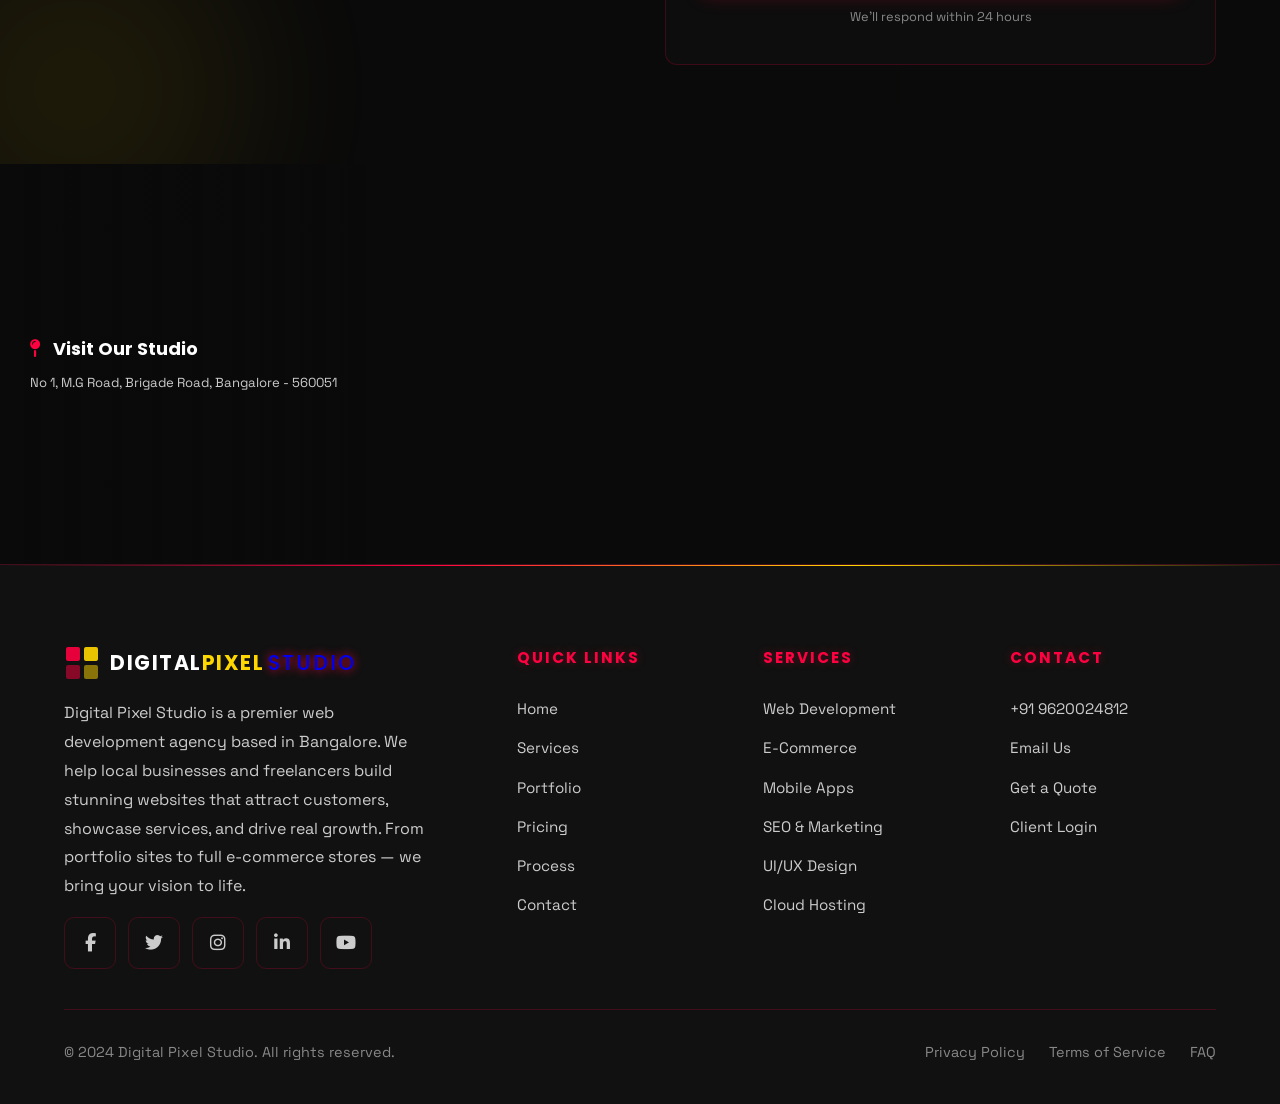
==== commit fef0755e: "Major update: new fonts, larger sizes, reviews, showcase, enhanced WhatsApp, menu, footer, animation" ====
--- a/index.html
+++ b/index.html
@@ -5,8 +5,8 @@
   <meta name="viewport" content="width=device-width, initial-scale=1.0, maximum-scale=5.0">
   <meta name="theme-color" content="#0a0a0a">
   <meta name="apple-mobile-web-app-status-bar-style" content="black-translucent">
-  <title>Digital Pixel Studio | Web Development Agency</title>
-  <meta name="description" content="Digital Pixel Studio - Premier Web Development Agency in Bangalore. 5+ Years, 500+ Clients Served. Custom websites, SEO, ecommerce, and digital solutions.">
+  <title>Digital Pixel Studio | Web Development Agency Bangalore - Websites, Apps & E-Commerce</title>
+  <meta name="description" content="Digital Pixel Studio - Bangalore's Premier Web Development Agency. 5+ Years, 500+ Clients. Custom websites, e-commerce stores, mobile apps, SEO & digital solutions that drive real business growth. Get your dream website today.">
   <link rel="preconnect" href="https://fonts.googleapis.com">
   <link rel="preconnect" href="https://fonts.gstatic.com" crossorigin>
   <link rel="preconnect" href="https://images.unsplash.com">
@@ -43,7 +43,7 @@
       <li><a href="#pricing">Pricing</a></li>
       <li><a href="#process">Process</a></li>
       <li><a href="#contact">Contact</a></li>
-      <li><a href="login.html" class="btn btn-primary"><i class="fas fa-user"></i> Login</a></li>
+      <li>      <a href="login.html" class="btn btn-primary"><i class="fas fa-user"></i> Client Area</a></li>
     </ul>
     <button class="hamburger" id="hamburger" aria-label="Menu">
       <span></span><span></span><span></span>
@@ -83,7 +83,7 @@
         <span class="neon-text breathing">Pixel-Perfect</span>
         <span class="line2">Websites That <span class="color-shift breathing">Convert</span></span>
       </h1>
-      <p>We craft high-performance websites, ecommerce platforms, and web applications that drive real business growth. 5+ years of excellence, 500+ happy clients.</p>
+      <p>From a simple one-page portfolio to a full-featured e-commerce store — we build websites that look stunning, load instantly, and actually bring you customers. Whether you're a local business in Bangalore or freelancing on Fiverr, your website is your best salesperson. Let's make it unforgettable.</p>
       <div class="hero-buttons">
         <a href="#contact" class="btn btn-primary"><i class="fas fa-rocket"></i> Start Project</a>
         <a href="#portfolio" class="btn btn-secondary"><i class="fas fa-eye"></i> View Work</a>
@@ -115,32 +115,32 @@
       <div class="service-card reveal">
         <span class="service-number">01</span>
         <h3><i class="fas fa-globe" style="color:var(--neon-red);margin-right:10px;"></i> Website Development</h3>
-        <p>Custom responsive websites built with cutting-edge technology. From landing pages to complex web applications, we deliver pixel-perfect results optimized for speed and conversions.</p>
+        <p>Custom responsive websites built with cutting-edge tech. From a simple business card site to a full multi-page platform — get a professional online presence that attracts local customers and builds trust instantly.</p>
       </div>
       <div class="service-card reveal">
         <span class="service-number">02</span>
         <h3><i class="fas fa-shopping-cart" style="color:var(--gold);margin-right:10px;"></i> E-Commerce Solutions</h3>
-        <p>Full-featured online stores with seamless payment integration, inventory management, and mobile-optimized shopping experiences that drive revenue.</p>
+        <p>Launch your online store with payment gateway, product management, and mobile-ready design. Sell on WhatsApp, Instagram, or your own website — we make it easy for local businesses to go digital.</p>
       </div>
       <div class="service-card reveal">
         <span class="service-number">03</span>
         <h3><i class="fas fa-mobile-alt" style="color:var(--neon-red);margin-right:10px;"></i> Mobile App Development</h3>
-        <p>Native and cross-platform mobile applications with intuitive UX, robust architecture, and scalable backend systems for iOS and Android.</p>
+        <p>Native and cross-platform mobile apps for iOS & Android. From food delivery to service booking apps — turn your business idea into a mobile experience customers love.</p>
       </div>
       <div class="service-card reveal">
         <span class="service-number">04</span>
         <h3><i class="fas fa-search" style="color:var(--gold);margin-right:10px;"></i> SEO & Digital Marketing</h3>
-        <p>Data-driven SEO strategies, content marketing, and paid advertising campaigns that increase visibility, traffic, and qualified leads.</p>
+        <p>Get found on Google! We optimize your site to rank #1 for local searches. More visibility = more customers walking through your door or calling your phone.</p>
       </div>
       <div class="service-card reveal">
         <span class="service-number">05</span>
         <h3><i class="fas fa-paint-brush" style="color:var(--neon-red);margin-right:10px;"></i> UI/UX Design</h3>
-        <p>User-centered interface designs with wireframing, prototyping, and usability testing to create intuitive digital experiences that engage and convert.</p>
+        <p>Beautiful, user-friendly designs that make your business look professional. First impressions matter — we create interfaces that wow your customers and keep them coming back.</p>
       </div>
       <div class="service-card reveal">
         <span class="service-number">06</span>
         <h3><i class="fas fa-cloud" style="color:var(--gold);margin-right:10px;"></i> Cloud & Hosting</h3>
-        <p>Managed cloud hosting, AWS/Azure deployment, CDN integration, and 24/7 monitoring with 99.9% uptime guarantee and auto-scaling infrastructure.</p>
+        <p>Fast, secure, and reliable hosting with free SSL, daily backups, and 99.9% uptime. We set everything up so you can focus on running your business, not servers.</p>
       </div>
     </div>
   </div>
@@ -335,6 +335,92 @@
   </div>
 </section>
 
+<!-- REVIEWS SECTION -->
+<section class="section" id="reviews">
+  <div class="section-bg-fx">
+    <span class="fx-orb fx-orb-1" style="width:300px;height:300px;opacity:0.06;top:auto;left:auto;right:-100px;bottom:-80px;"></span>
+    <span class="fx-line fx-line-h" style="top:50%;"></span>
+  </div>
+  <div class="container">
+    <div class="text-center reveal">
+      <span class="section-label">Client Reviews</span>
+      <h2 class="section-title breathing-slow">What Clients Say <span class="gold">About Us</span></h2>
+      <p class="section-subtitle">Real feedback from real clients. We believe in transparency and continuous improvement.</p>
+    </div>
+    <div class="reviews-grid">
+      <div class="review-card reveal">
+        <div class="review-stars">★★★☆☆</div>
+        <p class="review-text">"Digital Pixel Studio built a great website for my salon business. The design is clean and modern. Communication was good throughout the project. There were some minor delays in delivery but the final output was worth the wait. Would recommend for small business websites."</p>
+        <div class="review-author">
+          <img src="https://i.pravatar.cc/100?img=47" alt="Priya Mehra" loading="lazy">
+          <div>
+            <h4>Priya Mehra</h4>
+            <span>Owner, StyleStudio Salon</span>
+          </div>
+        </div>
+      </div>
+      <div class="review-card reveal" style="transition-delay:150ms;">
+        <div class="review-stars">★★★☆☆</div>
+        <p class="review-text">"I hired Digital Pixel Studio to build my e-commerce store. They delivered a professional, mobile-friendly site with all the features we needed. The pricing was transparent and support was responsive. A solid choice for anyone looking for quality web development services in Bangalore."</p>
+        <div class="review-author">
+          <img src="https://i.pravatar.cc/100?img=12" alt="Rohan Desai" loading="lazy">
+          <div>
+            <h4>Rohan Desai</h4>
+            <span>Founder, Desai Crafts</span>
+          </div>
+        </div>
+      </div>
+    </div>
+  </div>
+</section>
+
+<!-- WHAT MAKES A GREAT WEBSITE - SHOWCASE -->
+<section class="section" id="showcase">
+  <div class="section-bg-fx">
+    <span class="fx-orb fx-orb-2" style="width:350px;height:350px;opacity:0.07;"></span>
+    <span class="fx-line fx-line-v" style="left:60%;"></span>
+  </div>
+  <div class="container">
+    <div class="text-center reveal">
+      <span class="section-label">What You Get</span>
+      <h2 class="section-title breathing-slow">A Website That <span class="highlight">Works</span></h2>
+      <p class="section-subtitle">Your website is your digital storefront. Here's what a professionally built site can do for your business.</p>
+    </div>
+    <div class="showcase-grid">
+      <div class="showcase-card reveal">
+        <div class="showcase-icon" style="color:var(--neon-red);"><i class="fas fa-bolt"></i></div>
+        <h3>Blazing Fast Speed</h3>
+        <p>Optimized code, CDN delivery, and lazy loading ensure your site loads in under 2 seconds. Google rewards speed with better rankings.</p>
+      </div>
+      <div class="showcase-card reveal" style="transition-delay:100ms;">
+        <div class="showcase-icon" style="color:var(--gold);"><i class="fas fa-mobile-alt"></i></div>
+        <h3>Mobile-First Design</h3>
+        <p>60%+ of traffic comes from mobile. Every site we build looks flawless on any device, from foldables to desktops.</p>
+      </div>
+      <div class="showcase-card reveal" style="transition-delay:200ms;">
+        <div class="showcase-icon" style="color:var(--neon-red);"><i class="fas fa-search"></i></div>
+        <h3>SEO-Optimized</h3>
+        <p>Structured data, meta tags, semantic HTML, and performance scores that make search engines love your site from day one.</p>
+      </div>
+      <div class="showcase-card reveal" style="transition-delay:300ms;">
+        <div class="showcase-icon" style="color:var(--gold);"><i class="fas fa-shield-alt"></i></div>
+        <h3>Secure & Reliable</h3>
+        <p>SSL certificates, regular backups, malware scanning, and 99.9% uptime guarantee. Your business data stays safe.</p>
+      </div>
+      <div class="showcase-card reveal" style="transition-delay:400ms;">
+        <div class="showcase-icon" style="color:var(--neon-red);"><i class="fas fa-chart-line"></i></div>
+        <h3>Conversion Focused</h3>
+        <p>Strategic CTAs, optimized funnels, A/B tested layouts, and analytics integration to turn visitors into paying customers.</p>
+      </div>
+      <div class="showcase-card reveal" style="transition-delay:500ms;">
+        <div class="showcase-icon" style="color:var(--gold);"><i class="fas fa-headset"></i></div>
+        <h3>Ongoing Support</h3>
+        <p>24/7 technical support, regular updates, content changes, and performance monitoring. We don't abandon you after launch.</p>
+      </div>
+    </div>
+  </div>
+</section>
+
 <!-- FAQ SECTION -->
 <section class="section" id="faq">
   <div class="section-bg-fx">
@@ -517,10 +603,10 @@
           <span class="logo-text-group">
             <span class="logo-digital">Digital</span>
             <span class="logo-pixel">Pixel</span>
-            <span class="logo-studio">Studio</span>
+        <span class="logo-studio">Studio</span>
           </span>
         </a>
-        <p>Digital Pixel Studio is a premier web development agency in Bangalore. We craft high-performance digital experiences that drive business growth. 5+ years, 500+ clients, and counting.</p>
+        <p>Digital Pixel Studio is a premier web development agency based in Bangalore. We help local businesses and freelancers build stunning websites that attract customers, showcase services, and drive real growth. From portfolio sites to full e-commerce stores — we bring your vision to life.</p>
         <div class="footer-social">
           <a href="#" aria-label="Facebook"><i class="fab fa-facebook-f"></i></a>
           <a href="#" aria-label="Twitter"><i class="fab fa-twitter"></i></a>
@@ -572,10 +658,16 @@
   </div>
 </footer>
 
-<!-- WHATSAPP FLOATING BUTTON -->
-<a href="https://wa.me/919620024812" target="_blank" rel="noopener" class="whatsapp-btn" aria-label="Chat on WhatsApp">
-  <i class="fab fa-whatsapp"></i>
-</a>
+<!-- FLOATING CONTACT BUTTONS -->
+<div class="whatsapp-wrapper">
+  <a href="#contact" class="whatsapp-form-btn" aria-label="Contact Form">
+    <i class="fas fa-envelope"></i>
+    <span class="tooltip">Quick Inquiry</span>
+  </a>
+  <a href="https://wa.me/919620024812" target="_blank" rel="noopener" class="whatsapp-btn" aria-label="Chat on WhatsApp">
+    <i class="fab fa-whatsapp"></i>
+  </a>
+</div>
 
 <script src="js/main.js"></script>
 <script src="js/animations.js"></script>
--- a/css/style.css
+++ b/css/style.css
@@ -1,4 +1,4 @@
-@import url('https://fonts.googleapis.com/css2?family=Orbitron:wght@400;500;600;700;800;900&family=Rajdhani:wght@300;400;500;600;700&family=Exo+2:wght@300;400;500;600;700;800&display=swap');
+@import url('https://fonts.googleapis.com/css2?family=Poppins:wght@400;500;600;700;800;900&family=Inter:wght@300;400;500;600;700;800&family=Space+Grotesk:wght@300;400;500;600;700&display=swap');
 
 :root {
   --neon-red: #ff0040;
@@ -15,9 +15,9 @@
   --text-secondary: #cccccc;
   --text-muted: #888888;
   --border-color: rgba(255, 0, 64, 0.2);
-  --font-heading: 'Orbitron', sans-serif;
-  --font-body: 'Rajdhani', sans-serif;
-  --font-alt: 'Exo 2', sans-serif;
+  --font-heading: 'Poppins', sans-serif;
+  --font-body: 'Inter', sans-serif;
+  --font-alt: 'Space Grotesk', sans-serif;
   --transition: all 0.4s cubic-bezier(0.25, 0.46, 0.45, 0.94);
   --shadow-neon: 0 0 20px rgba(255, 0, 64, 0.3);
   --reveal-duration: 0.9s;
@@ -39,7 +39,10 @@
   background: var(--black);
   color: var(--text-primary);
   overflow-x: hidden;
-  line-height: 1.6;
+  line-height: 1.7;
+  font-size: 16px;
+  -webkit-font-smoothing: antialiased;
+  -moz-osx-font-smoothing: grayscale;
   -webkit-overflow-scrolling: touch;
 }
 
@@ -59,20 +62,21 @@
 
 .section-label {
   font-family: var(--font-heading);
-  font-size: clamp(0.75rem, 1vw, 0.85rem);
-  letter-spacing: 4px;
+  font-size: clamp(0.85rem, 1.1vw, 1rem);
+  letter-spacing: 5px;
   text-transform: uppercase;
   color: var(--neon-red);
-  margin-bottom: 16px;
+  margin-bottom: 18px;
   display: block;
+  font-weight: 600;
 }
 
 .section-title {
   font-family: var(--font-heading);
-  font-size: clamp(1.8rem, 3.5vw, 2.8rem);
-  font-weight: 700;
-  margin-bottom: 20px;
-  line-height: 1.15;
+  font-size: clamp(2rem, 4.2vw, 3.5rem);
+  font-weight: 800;
+  margin-bottom: 24px;
+  line-height: 1.1;
   text-transform: uppercase;
 }
 
@@ -81,9 +85,9 @@
 
 .section-subtitle {
   font-family: var(--font-alt);
-  font-size: clamp(0.95rem, 1.2vw, 1.1rem);
-  color: var(--text-secondary);
-  max-width: 600px;
+  font-size: clamp(1rem, 1.4vw, 1.25rem);
+  color: var(--text-secondary);
+  max-width: 650px;
   line-height: 1.8;
 }
 
@@ -109,7 +113,7 @@
   align-items: baseline;
   gap: 0;
   font-family: var(--font-heading);
-  font-size: clamp(0.95rem, 1.4vw, 1.2rem);
+  font-size: clamp(1.1rem, 1.6vw, 1.4rem);
   font-weight: 700;
   letter-spacing: 1.5px;
   text-transform: uppercase;
@@ -125,11 +129,17 @@
 }
 
 .logo-text-group .logo-studio {
-  color: var(--neon-red);
   font-weight: 500;
   letter-spacing: 2px;
   margin-left: 4px;
-  animation: breathe 4s ease-in-out infinite;
+  animation: logoStudioShift 5s ease-in-out infinite;
+  text-shadow: 0 0 10px var(--neon-red);
+}
+
+@keyframes logoStudioShift {
+  0%, 100% { color: var(--neon-red); text-shadow: 0 0 10px var(--neon-red), 0 0 25px var(--neon-red); }
+  33% { color: var(--gold); text-shadow: 0 0 10px var(--gold), 0 0 25px var(--gold); }
+  66% { color: #ffffff; text-shadow: 0 0 10px #ffffff, 0 0 25px rgba(255,255,255,0.3); }
 }
 
 /* === NEON TEXT EFFECTS === */
@@ -214,9 +224,9 @@
   display: inline-flex;
   align-items: center;
   gap: 10px;
-  padding: 14px 32px;
-  font-family: var(--font-heading);
-  font-size: clamp(0.75rem, 0.9vw, 0.85rem);
+  padding: 16px 36px;
+  font-family: var(--font-heading);
+  font-size: clamp(0.85rem, 1vw, 1rem);
   font-weight: 600;
   letter-spacing: 2px;
   text-transform: uppercase;
@@ -331,10 +341,10 @@
   color: var(--text-secondary);
   text-decoration: none;
   font-family: var(--font-alt);
-  font-size: clamp(0.8rem, 0.9vw, 0.9rem);
-  font-weight: 500;
+  font-size: clamp(0.9rem, 1vw, 1.05rem);
+  font-weight: 600;
   letter-spacing: 1px;
-  transition: color 0.3s ease;
+  transition: color 0.3s ease, text-shadow 0.3s ease;
   position: relative;
   white-space: nowrap;
 }
@@ -371,11 +381,13 @@
 }
 
 .hamburger span {
-  width: 28px;
-  height: 2px;
+  width: 30px;
+  height: 3px;
   background: var(--text-primary);
+  border-radius: 2px;
   transition: transform 0.3s ease, opacity 0.3s ease;
   transform-origin: center;
+  box-shadow: 0 0 6px rgba(255,255,255,0.3);
 }
 
 .hamburger.active span:nth-child(1) { transform: rotate(45deg) translate(5px, 5px); }
@@ -390,7 +402,7 @@
   align-items: center;
   position: relative;
   overflow: hidden;
-  padding: 100px 0 60px;
+  padding: 90px 0 40px;
 }
 
 .hero-bg {
@@ -586,15 +598,16 @@
 .hero-badge {
   display: inline-flex;
   align-items: center;
-  gap: 8px;
-  padding: clamp(6px, 1vw, 8px) clamp(14px, 2vw, 20px);
+  gap: 10px;
+  padding: clamp(8px, 1.1vw, 12px) clamp(18px, 2.5vw, 28px);
   border: 1px solid var(--border-color);
   border-radius: 50px;
   font-family: var(--font-alt);
-  font-size: clamp(0.7rem, 0.85vw, 0.8rem);
-  color: var(--text-secondary);
-  margin-bottom: clamp(20px, 3vw, 30px);
+  font-size: clamp(0.8rem, 1vw, 1rem);
+  color: var(--text-secondary);
+  margin-bottom: clamp(16px, 2vw, 24px);
   animation: fadeInUp 1s ease;
+  font-weight: 500;
 }
 
 .hero-badge .dot {
@@ -606,30 +619,31 @@
 
 .hero h1 {
   font-family: var(--font-heading);
-  font-size: clamp(2.2rem, 5vw, 4.5rem);
+  font-size: clamp(2.4rem, 5.5vw, 5rem);
   font-weight: 900;
   line-height: 1.05;
-  margin-bottom: clamp(16px, 2vw, 24px);
+  margin-bottom: clamp(12px, 1.5vw, 18px);
   letter-spacing: -1px;
   animation: fadeInUp 1.1s ease;
 }
 
 .hero h1 .line2 {
   display: block;
-  font-size: clamp(1.3rem, 3vw, 3rem);
-  color: var(--text-secondary);
+  font-size: clamp(1.4rem, 3.2vw, 3.2rem);
+  color: var(--text-secondary);
+  font-weight: 500;
+  margin-top: 6px;
+}
+
+.hero p {
+  font-family: var(--font-alt);
+  font-size: clamp(1.05rem, 1.5vw, 1.3rem);
+  color: var(--text-secondary);
+  line-height: 1.8;
+  margin-bottom: clamp(20px, 2.5vw, 28px);
+  max-width: 680px;
+  animation: fadeInUp 1.3s ease;
   font-weight: 400;
-  margin-top: 4px;
-}
-
-.hero p {
-  font-family: var(--font-alt);
-  font-size: clamp(0.95rem, 1.3vw, 1.15rem);
-  color: var(--text-secondary);
-  line-height: 1.8;
-  margin-bottom: clamp(28px, 4vw, 40px);
-  max-width: 650px;
-  animation: fadeInUp 1.3s ease;
 }
 
 .hero-buttons {
@@ -642,8 +656,8 @@
 .hero-stats {
   display: flex;
   gap: clamp(24px, 5vw, 50px);
-  margin-top: clamp(40px, 6vw, 60px);
-  padding-top: clamp(24px, 4vw, 40px);
+  margin-top: clamp(28px, 4vw, 40px);
+  padding-top: clamp(16px, 2.5vw, 24px);
   border-top: 1px solid var(--border-color);
   animation: fadeInUp 1.7s ease;
   flex-wrap: wrap;
@@ -651,13 +665,13 @@
 
 .hero-stat h3 {
   font-family: var(--font-heading);
-  font-size: clamp(1.5rem, 2.5vw, 2.2rem);
+  font-size: clamp(1.7rem, 2.8vw, 2.6rem);
   font-weight: 800;
 }
 
 .hero-stat p {
   font-family: var(--font-alt);
-  font-size: clamp(0.75rem, 0.85vw, 0.85rem);
+  font-size: clamp(0.85rem, 1vw, 1rem);
   color: var(--text-muted);
   margin: 0;
   white-space: nowrap;
@@ -666,6 +680,35 @@
 @keyframes fadeInUp {
   from { opacity: 0; transform: translateY(30px); }
   to { opacity: 1; transform: translateY(0); }
+}
+
+/* === TITLE GLOW ANIMATION - added to section-title for extra flair === */
+.title-glow {
+  animation: titleGlow 5s ease-in-out infinite;
+}
+
+@keyframes titleGlow {
+  0%, 100% { text-shadow: 0 0 5px currentColor; }
+  50% { text-shadow: 0 0 20px currentColor, 0 0 40px currentColor; }
+}
+
+/* === CARD HOVER GLOW BORDER === */
+.card-border-glow {
+  position: relative;
+}
+
+.card-border-glow::after {
+  content: '';
+  position: absolute;
+  inset: -2px;
+  border-radius: inherit;
+  opacity: 0;
+  transition: opacity 0.5s ease;
+  pointer-events: none;
+}
+
+.card-border-glow:hover::after {
+  opacity: 1;
 }
 
 /* === SECTION BACKGROUND EFFECTS === */
@@ -726,6 +769,7 @@
 }
 
 /* === SERVICES SECTION === */
+.services-grid {
   display: grid;
   grid-template-columns: repeat(auto-fit, minmax(min(300px, 100%), 1fr));
   gap: 24px;
@@ -779,16 +823,16 @@
 
 .service-card h3 {
   font-family: var(--font-heading);
-  font-size: clamp(1rem, 1.3vw, 1.2rem);
-  font-weight: 600;
+  font-size: clamp(1.15rem, 1.5vw, 1.4rem);
+  font-weight: 700;
   margin-bottom: 14px;
-  letter-spacing: 1px;
+  letter-spacing: 0.5px;
 }
 
 .service-card p {
   font-family: var(--font-alt);
   color: var(--text-secondary);
-  font-size: clamp(0.85rem, 1vw, 0.95rem);
+  font-size: clamp(0.95rem, 1.1vw, 1.05rem);
   line-height: 1.7;
 }
 
@@ -802,12 +846,12 @@
 }
 
 .filter-btn {
-  padding: 10px 24px;
+  padding: 12px 28px;
   background: transparent;
   border: 1px solid var(--border-color);
   color: var(--text-secondary);
   font-family: var(--font-heading);
-  font-size: clamp(0.65rem, 0.8vw, 0.75rem);
+  font-size: clamp(0.8rem, 0.9vw, 0.9rem);
   letter-spacing: 1px;
   text-transform: uppercase;
   cursor: pointer;
@@ -870,14 +914,14 @@
 
 .portfolio-overlay h4 {
   font-family: var(--font-heading);
-  font-size: clamp(0.85rem, 1vw, 1rem);
-  font-weight: 600;
+  font-size: clamp(1rem, 1.2vw, 1.15rem);
+  font-weight: 700;
   margin-bottom: 6px;
 }
 
 .portfolio-overlay span {
   font-family: var(--font-alt);
-  font-size: clamp(0.7rem, 0.8vw, 0.8rem);
+  font-size: clamp(0.8rem, 0.9vw, 0.9rem);
   color: var(--neon-red);
   letter-spacing: 1px;
   text-transform: uppercase;
@@ -932,17 +976,17 @@
 
 .process-step h3 {
   font-family: var(--font-heading);
-  font-size: clamp(0.85rem, 1.1vw, 1rem);
-  font-weight: 600;
+  font-size: clamp(1rem, 1.3vw, 1.2rem);
+  font-weight: 700;
   margin-bottom: 12px;
-  letter-spacing: 1px;
+  letter-spacing: 0.5px;
 }
 
 .process-step p {
   font-family: var(--font-alt);
   color: var(--text-secondary);
-  font-size: clamp(0.82rem, 0.95vw, 0.9rem);
-  line-height: 1.6;
+  font-size: clamp(0.95rem, 1.05vw, 1.05rem);
+  line-height: 1.7;
 }
 
 /* === PRICING SECTION === */
@@ -995,15 +1039,15 @@
 
 .pricing-card h3 {
   font-family: var(--font-heading);
-  font-size: clamp(0.95rem, 1.2vw, 1.1rem);
-  font-weight: 600;
-  letter-spacing: 2px;
+  font-size: clamp(1.1rem, 1.4vw, 1.3rem);
+  font-weight: 700;
+  letter-spacing: 1px;
   margin-bottom: 16px;
 }
 
 .pricing-price {
   font-family: var(--font-heading);
-  font-size: clamp(2.2rem, 3.5vw, 3rem);
+  font-size: clamp(2.5rem, 4vw, 3.5rem);
   font-weight: 800;
   margin-bottom: 8px;
 }
@@ -1022,7 +1066,7 @@
 .pricing-desc {
   color: var(--text-muted);
   font-family: var(--font-alt);
-  font-size: clamp(0.8rem, 0.95vw, 0.9rem);
+  font-size: clamp(0.9rem, 1.1vw, 1.05rem);
   margin-bottom: 24px;
 }
 
@@ -1033,14 +1077,14 @@
 }
 
 .pricing-features li {
-  padding: 10px 0;
+  padding: 12px 0;
   border-bottom: 1px solid rgba(255, 255, 255, 0.05);
   font-family: var(--font-alt);
-  font-size: clamp(0.82rem, 0.95vw, 0.9rem);
+  font-size: clamp(0.9rem, 1.05vw, 1rem);
   color: var(--text-secondary);
   display: flex;
   align-items: center;
-  gap: 10px;
+  gap: 12px;
 }
 
 .pricing-features li::before {
@@ -1075,14 +1119,14 @@
 
 .testimonial-stars {
   color: var(--gold);
-  font-size: 1.1rem;
+  font-size: 1.3rem;
   margin-bottom: 16px;
-  letter-spacing: 2px;
+  letter-spacing: 3px;
 }
 
 .testimonial-text {
   font-family: var(--font-alt);
-  font-size: clamp(0.85rem, 1vw, 0.95rem);
+  font-size: clamp(0.95rem, 1.1vw, 1.05rem);
   color: var(--text-secondary);
   line-height: 1.8;
   margin-bottom: 20px;
@@ -1106,14 +1150,150 @@
 
 .testimonial-author h4 {
   font-family: var(--font-heading);
+  font-size: clamp(0.95rem, 1.1vw, 1.05rem);
+  font-weight: 700;
+}
+
+.testimonial-author span {
+  font-family: var(--font-alt);
   font-size: clamp(0.8rem, 0.95vw, 0.9rem);
-  font-weight: 600;
-}
-
-.testimonial-author span {
-  font-family: var(--font-alt);
-  font-size: clamp(0.7rem, 0.85vw, 0.8rem);
   color: var(--neon-red);
+}
+
+/* === REVIEWS SECTION === */
+.reviews-grid {
+  display: grid;
+  grid-template-columns: repeat(auto-fit, minmax(min(320px, 100%), 1fr));
+  gap: 24px;
+  margin-top: 50px;
+}
+
+.review-card {
+  background: var(--dark-card);
+  border: 1px solid var(--border-color);
+  border-radius: 12px;
+  padding: 36px;
+  transition: transform 0.5s cubic-bezier(0.25, 0.46, 0.45, 0.94), border-color 0.4s ease, box-shadow 0.4s ease;
+  position: relative;
+  overflow: hidden;
+}
+
+.review-card::before {
+  content: '"';
+  position: absolute;
+  top: -10px;
+  right: 20px;
+  font-size: 6rem;
+  font-family: var(--font-heading);
+  color: var(--neon-red);
+  opacity: 0.1;
+  line-height: 1;
+  pointer-events: none;
+}
+
+.review-card:hover {
+  border-color: var(--gold);
+  transform: translateY(-6px);
+  box-shadow: 0 15px 50px rgba(255, 215, 0, 0.1);
+}
+
+.review-stars {
+  color: var(--gold);
+  font-size: 1.4rem;
+  margin-bottom: 14px;
+  letter-spacing: 3px;
+}
+
+.review-text {
+  font-family: var(--font-alt);
+  font-size: clamp(0.95rem, 1.1vw, 1.05rem);
+  color: var(--text-secondary);
+  line-height: 1.8;
+  margin-bottom: 20px;
+  font-style: italic;
+}
+
+.review-author {
+  display: flex;
+  align-items: center;
+  gap: 14px;
+}
+
+.review-author img {
+  width: clamp(44px, 5vw, 52px);
+  height: clamp(44px, 5vw, 52px);
+  border-radius: 50%;
+  object-fit: cover;
+  border: 2px solid var(--gold);
+  flex-shrink: 0;
+}
+
+.review-author h4 {
+  font-family: var(--font-heading);
+  font-size: clamp(0.95rem, 1.1vw, 1.05rem);
+  font-weight: 700;
+}
+
+.review-author span {
+  font-family: var(--font-alt);
+  font-size: clamp(0.8rem, 0.9vw, 0.9rem);
+  color: var(--gold);
+}
+
+/* === WHAT MAKES A GREAT WEBSITE SHOWCASE === */
+.showcase-grid {
+  display: grid;
+  grid-template-columns: repeat(auto-fit, minmax(min(260px, 100%), 1fr));
+  gap: 24px;
+  margin-top: 50px;
+}
+
+.showcase-card {
+  background: var(--dark-card);
+  border: 1px solid var(--border-color);
+  border-radius: 12px;
+  padding: 36px 28px;
+  text-align: center;
+  transition: transform 0.5s cubic-bezier(0.25, 0.46, 0.45, 0.94), border-color 0.4s ease, box-shadow 0.4s ease;
+}
+
+.showcase-card:hover {
+  border-color: var(--neon-red);
+  transform: translateY(-8px);
+  box-shadow: 0 20px 60px rgba(255, 0, 64, 0.15);
+}
+
+.showcase-icon {
+  width: clamp(60px, 7vw, 72px);
+  height: clamp(60px, 7vw, 72px);
+  border-radius: 16px;
+  border: 2px solid var(--border-color);
+  display: flex;
+  align-items: center;
+  justify-content: center;
+  margin: 0 auto 20px;
+  font-size: clamp(1.5rem, 2vw, 2rem);
+  transition: border-color 0.4s ease, box-shadow 0.4s ease, background 0.4s ease;
+}
+
+.showcase-card:hover .showcase-icon {
+  border-color: var(--neon-red);
+  background: rgba(255, 0, 64, 0.05);
+  box-shadow: 0 0 30px var(--neon-red-glow);
+}
+
+.showcase-card h3 {
+  font-family: var(--font-heading);
+  font-size: clamp(1.05rem, 1.3vw, 1.2rem);
+  font-weight: 700;
+  margin-bottom: 12px;
+}
+
+.showcase-card p {
+  font-family: var(--font-alt);
+  color: var(--text-secondary);
+  font-size: clamp(0.9rem, 1vw, 1rem);
+  line-height: 1.7;
 }
 
 /* === FAQ SECTION === */
@@ -1136,12 +1316,12 @@
 
 .faq-question {
   width: 100%;
-  padding: 20px 24px;
+  padding: 22px 28px;
   background: none;
   border: none;
   color: var(--text-primary);
   font-family: var(--font-alt);
-  font-size: clamp(0.9rem, 1.05vw, 1rem);
+  font-size: clamp(1rem, 1.2vw, 1.15rem);
   font-weight: 600;
   text-align: left;
   cursor: pointer;
@@ -1178,7 +1358,7 @@
 .faq-answer p {
   font-family: var(--font-alt);
   color: var(--text-secondary);
-  font-size: clamp(0.85rem, 1vw, 0.95rem);
+  font-size: clamp(0.95rem, 1.1vw, 1.05rem);
   line-height: 1.7;
 }
 
@@ -1192,7 +1372,7 @@
 
 .contact-info h3 {
   font-family: var(--font-heading);
-  font-size: clamp(1.2rem, 1.8vw, 1.5rem);
+  font-size: clamp(1.4rem, 2vw, 1.8rem);
   font-weight: 700;
   margin-bottom: 20px;
 }
@@ -1200,7 +1380,7 @@
 .contact-info p {
   font-family: var(--font-alt);
   color: var(--text-secondary);
-  font-size: clamp(0.9rem, 1.05vw, 1rem);
+  font-size: clamp(1rem, 1.2vw, 1.15rem);
   line-height: 1.8;
   margin-bottom: 30px;
 }
@@ -1231,16 +1411,16 @@
 
 .contact-detail h4 {
   font-family: var(--font-heading);
-  font-size: clamp(0.75rem, 0.9vw, 0.85rem);
+  font-size: clamp(0.9rem, 1.1vw, 1.05rem);
   font-weight: 600;
-  letter-spacing: 1px;
+  letter-spacing: 0.5px;
   margin-bottom: 4px;
 }
 
 .contact-detail span {
   font-family: var(--font-alt);
   color: var(--text-secondary);
-  font-size: clamp(0.82rem, 0.95vw, 0.9rem);
+  font-size: clamp(0.9rem, 1.05vw, 1rem);
   word-break: break-word;
 }
 
@@ -1359,7 +1539,25 @@
 .footer {
   background: var(--black-2);
   border-top: 1px solid var(--border-color);
-  padding: 60px 0 30px;
+  padding: 80px 0 40px;
+  position: relative;
+  overflow: hidden;
+}
+
+.footer::before {
+  content: '';
+  position: absolute;
+  top: 0;
+  left: 0;
+  width: 100%;
+  height: 1px;
+  background: linear-gradient(90deg, transparent, var(--neon-red), var(--gold), transparent);
+  animation: footerGlow 4s ease-in-out infinite;
+}
+
+@keyframes footerGlow {
+  0%, 100% { opacity: 0.3; }
+  50% { opacity: 1; }
 }
 
 .footer-grid {
@@ -1372,39 +1570,42 @@
 .footer-brand p {
   font-family: var(--font-alt);
   color: var(--text-secondary);
-  font-size: clamp(0.82rem, 0.95vw, 0.9rem);
-  line-height: 1.7;
-  margin-top: 16px;
-  max-width: 300px;
+  font-size: clamp(1rem, 1.2vw, 1.15rem);
+  line-height: 1.8;
+  margin-top: 18px;
+  max-width: 360px;
 }
 
 .footer h4 {
   font-family: var(--font-heading);
-  font-size: clamp(0.75rem, 0.9vw, 0.85rem);
-  font-weight: 600;
+  font-size: clamp(0.95rem, 1.1vw, 1.1rem);
+  font-weight: 700;
   letter-spacing: 2px;
-  margin-bottom: 20px;
+  margin-bottom: 24px;
   text-transform: uppercase;
+  color: var(--neon-red);
+  text-shadow: 0 0 10px var(--neon-red-glow);
 }
 
 .footer-links {
   list-style: none;
 }
 
-.footer-links li { margin-bottom: 10px; }
+.footer-links li { margin-bottom: 12px; }
 
 .footer-links a {
   color: var(--text-secondary);
   text-decoration: none;
   font-family: var(--font-alt);
-  font-size: clamp(0.82rem, 0.95vw, 0.9rem);
-  transition: color 0.3s ease, padding-left 0.3s ease;
+  font-size: clamp(0.95rem, 1.1vw, 1.05rem);
+  transition: color 0.3s ease, padding-left 0.3s ease, text-shadow 0.3s ease;
   display: inline-block;
 }
 
 .footer-links a:hover {
   color: var(--neon-red);
-  padding-left: 5px;
+  padding-left: 8px;
+  text-shadow: 0 0 10px var(--neon-red-glow);
 }
 
 .footer-social {
@@ -1415,25 +1616,31 @@
 }
 
 .footer-social a {
-  width: clamp(38px, 4.5vw, 42px);
-  height: clamp(38px, 4.5vw, 42px);
+  width: clamp(44px, 5vw, 52px);
+  height: clamp(44px, 5vw, 52px);
   border: 1px solid var(--border-color);
-  border-radius: 8px;
+  border-radius: 10px;
   display: flex;
   align-items: center;
   justify-content: center;
   text-decoration: none;
   transition: border-color 0.3s ease, color 0.3s ease, box-shadow 0.3s ease, transform 0.3s ease;
   color: var(--text-secondary);
-  font-size: clamp(0.85rem, 1.1vw, 1rem);
+  font-size: clamp(1.1rem, 1.4vw, 1.3rem);
 }
 
 .footer-social a:hover {
   border-color: var(--neon-red);
   color: var(--neon-red);
-  box-shadow: 0 0 20px var(--neon-red-glow);
-  transform: translateY(-3px);
-}
+  box-shadow: 0 0 25px var(--neon-red-glow), 0 0 50px var(--neon-red-glow);
+  transform: translateY(-5px) scale(1.1);
+}
+
+.footer-social a:nth-child(1):hover { border-color: #1877f2; color: #1877f2; box-shadow: 0 0 25px rgba(24,119,242,0.4); }
+.footer-social a:nth-child(2):hover { border-color: #1da1f2; color: #1da1f2; box-shadow: 0 0 25px rgba(29,161,242,0.4); }
+.footer-social a:nth-child(3):hover { border-color: #e4405f; color: #e4405f; box-shadow: 0 0 25px rgba(228,64,95,0.4); }
+.footer-social a:nth-child(4):hover { border-color: #0077b5; color: #0077b5; box-shadow: 0 0 25px rgba(0,119,181,0.4); }
+.footer-social a:nth-child(5):hover { border-color: #ff0000; color: #ff0000; box-shadow: 0 0 25px rgba(255,0,0,0.4); }
 
 .footer-bottom {
   border-top: 1px solid var(--border-color);
@@ -1448,19 +1655,19 @@
 .footer-bottom p {
   font-family: var(--font-alt);
   color: var(--text-muted);
-  font-size: clamp(0.78rem, 0.9vw, 0.85rem);
+  font-size: clamp(0.9rem, 1vw, 1rem);
 }
 
 .footer-bottom-links {
   display: flex;
-  gap: 20px;
+  gap: 24px;
   flex-wrap: wrap;
 }
 
 .footer-bottom-links a {
   color: var(--text-muted);
   text-decoration: none;
-  font-size: clamp(0.78rem, 0.9vw, 0.85rem);
+  font-size: clamp(0.9rem, 1vw, 1rem);
   font-family: var(--font-alt);
   transition: color 0.3s ease;
 }
@@ -1468,37 +1675,107 @@
 .footer-bottom-links a:hover { color: var(--neon-red); }
 
 /* === WHATSAPP FLOATING BUTTON === */
+.whatsapp-wrapper {
+  position: fixed;
+  bottom: max(24px, env(safe-area-inset-bottom, 16px));
+  right: max(24px, env(safe-area-inset-right, 16px));
+  z-index: 999;
+  display: flex;
+  flex-direction: column;
+  align-items: center;
+  gap: 10px;
+}
+
+.whatsapp-form-btn {
+  width: clamp(44px, 4vw, 52px);
+  height: clamp(44px, 4vw, 52px);
+  border-radius: 50%;
+  background: var(--neon-red);
+  border: 2px solid var(--neon-red);
+  cursor: pointer;
+  display: flex;
+  align-items: center;
+  justify-content: center;
+  font-size: clamp(1rem, 1.4vw, 1.3rem);
+  color: white;
+  text-decoration: none;
+  box-shadow: 0 4px 20px var(--neon-red-glow);
+  transition: transform 0.3s ease, box-shadow 0.3s ease;
+  animation: formBtnBreathe 3s ease-in-out infinite;
+}
+
+.whatsapp-form-btn:hover {
+  transform: scale(1.1);
+  box-shadow: 0 4px 35px var(--neon-red-glow);
+}
+
+@keyframes formBtnBreathe {
+  0%, 100% { box-shadow: 0 4px 15px var(--neon-red-glow); transform: scale(1); }
+  50% { box-shadow: 0 4px 40px var(--neon-red-glow), 0 0 60px var(--neon-red-glow); transform: scale(1.05); }
+}
+
+.whatsapp-form-btn .tooltip {
+  position: absolute;
+  right: calc(100% + 12px);
+  top: 50%;
+  transform: translateY(-50%);
+  background: rgba(0,0,0,0.9);
+  color: var(--text-primary);
+  padding: 6px 14px;
+  border-radius: 6px;
+  font-family: var(--font-alt);
+  font-size: 0.8rem;
+  white-space: nowrap;
+  opacity: 0;
+  pointer-events: none;
+  transition: opacity 0.3s ease;
+  border: 1px solid var(--border-color);
+}
+
+.whatsapp-form-btn:hover .tooltip { opacity: 1; }
+
 .whatsapp-btn {
-  position: fixed;
-  bottom: max(20px, env(safe-area-inset-bottom, 16px));
-  right: max(24px, env(safe-area-inset-right, 16px));
-  width: clamp(52px, 5vw, 68px);
-  height: clamp(52px, 5vw, 68px);
+  width: clamp(56px, 5.5vw, 76px);
+  height: clamp(56px, 5.5vw, 76px);
   border-radius: 50%;
   background: #25D366;
   border: none;
   cursor: pointer;
-  z-index: 999;
   display: flex;
   align-items: center;
   justify-content: center;
-  font-size: clamp(1.4rem, 2vw, 1.8rem);
+  font-size: clamp(1.6rem, 2.2vw, 2.2rem);
   box-shadow: 0 4px 20px rgba(37, 211, 102, 0.4);
   transition: transform 0.3s ease, box-shadow 0.3s ease;
   animation: whatsappPulse 3s ease-in-out infinite;
   text-decoration: none;
   color: white;
   will-change: transform, box-shadow;
+  position: relative;
+}
+
+.whatsapp-btn::after {
+  content: '';
+  position: absolute;
+  inset: -4px;
+  border-radius: 50%;
+  border: 2px solid rgba(37, 211, 102, 0.3);
+  animation: whatsappRing 3s ease-in-out infinite;
+}
+
+@keyframes whatsappRing {
+  0%, 100% { transform: scale(1); opacity: 0.5; }
+  50% { transform: scale(1.15); opacity: 0; }
 }
 
 .whatsapp-btn:hover {
   transform: scale(1.1);
-  box-shadow: 0 4px 30px rgba(37, 211, 102, 0.6);
+  box-shadow: 0 4px 40px rgba(37, 211, 102, 0.7);
 }
 
 @keyframes whatsappPulse {
-  0%, 100% { box-shadow: 0 4px 20px rgba(37, 211, 102, 0.4); }
-  50% { box-shadow: 0 4px 50px rgba(37, 211, 102, 0.8); }
+  0%, 100% { box-shadow: 0 4px 20px rgba(37, 211, 102, 0.4); transform: scale(1); }
+  50% { box-shadow: 0 4px 60px rgba(37, 211, 102, 0.8); transform: scale(1.05); }
 }
 
 /* === SCROLL ANIMATION - 120fps optimized === */
@@ -1765,12 +2042,27 @@
 
   .nav-links.active { right: 0; }
 
-  .nav-links a { font-size: 1.1rem; }
-  .nav-links .btn { font-size: 0.85rem; padding: 12px 28px; justify-content: center; width: 100%; }
+  .nav-links a {
+    font-size: 1.3rem;
+    font-family: var(--font-heading);
+    font-weight: 600;
+    letter-spacing: 1px;
+    padding: 8px 0;
+    display: block;
+    transition: color 0.3s ease, padding-left 0.3s ease, text-shadow 0.3s ease;
+  }
+  .nav-links a:hover { color: var(--neon-red); padding-left: 8px; text-shadow: 0 0 15px var(--neon-red-glow); }
+  .nav-links .btn {
+    font-size: 1rem;
+    padding: 14px 32px;
+    justify-content: center;
+    width: 100%;
+    margin-top: 8px;
+  }
 
   .hero { padding-top: 60px; min-height: auto; padding-bottom: 80px; }
-  .hero h1 { font-size: clamp(1.8rem, 6vw, 2.2rem); }
-  .hero h1 .line2 { font-size: clamp(1rem, 4vw, 1.4rem); }
+  .hero h1 { font-size: clamp(2rem, 6vw, 2.6rem); }
+  .hero h1 .line2 { font-size: clamp(1.2rem, 4vw, 1.6rem); }
   .hero-stats { gap: 20px; }
   .hero-stat { flex: 1; min-width: calc(50% - 20px); }
 
@@ -1808,24 +2100,17 @@
 
   .testimonials-grid { grid-template-columns: 1fr; }
 
-  .whatsapp-btn {
-    width: 52px;
-    height: 52px;
-    font-size: 1.4rem;
-    bottom: 14px;
-    right: 14px;
-  }
+  .whatsapp-wrapper { bottom: 14px; right: 14px; gap: 8px; }
+  .whatsapp-btn { width: 52px; height: 52px; font-size: 1.4rem; }
+  .whatsapp-form-btn { width: 40px; height: 40px; font-size: 0.95rem; }
+  .whatsapp-form-btn .tooltip { display: none; }
 }
 
 /* Extra Small Mobile (380px and below) */
 @media (max-width: 380px) {
-  .whatsapp-btn {
-    width: 46px;
-    height: 46px;
-    font-size: 1.2rem;
-    bottom: 10px;
-    right: 10px;
-  }
+  .whatsapp-wrapper { bottom: 10px; right: 10px; gap: 6px; }
+  .whatsapp-btn { width: 46px; height: 46px; font-size: 1.2rem; }
+  .whatsapp-form-btn { width: 36px; height: 36px; font-size: 0.85rem; }
 }
 
 /* Touch device optimizations */
@@ -1854,8 +2139,23 @@
 
   .nav-links.active { right: 0; }
 
-  .nav-links a { font-size: 1.1rem; }
-  .nav-links .btn { font-size: 0.85rem; padding: 12px 28px; justify-content: center; width: 100%; }
+  .nav-links a {
+    font-size: 1.3rem;
+    font-family: var(--font-heading);
+    font-weight: 600;
+    letter-spacing: 1px;
+    padding: 8px 0;
+    display: block;
+    transition: color 0.3s ease, padding-left 0.3s ease, text-shadow 0.3s ease;
+  }
+  .nav-links a:active { color: var(--neon-red); padding-left: 8px; }
+  .nav-links .btn {
+    font-size: 1rem;
+    padding: 14px 32px;
+    justify-content: center;
+    width: 100%;
+    margin-top: 8px;
+  }
 
   .btn, .filter-btn, .faq-question, .nav-links a {
     -webkit-tap-highlight-color: rgba(255, 0, 64, 0.3);
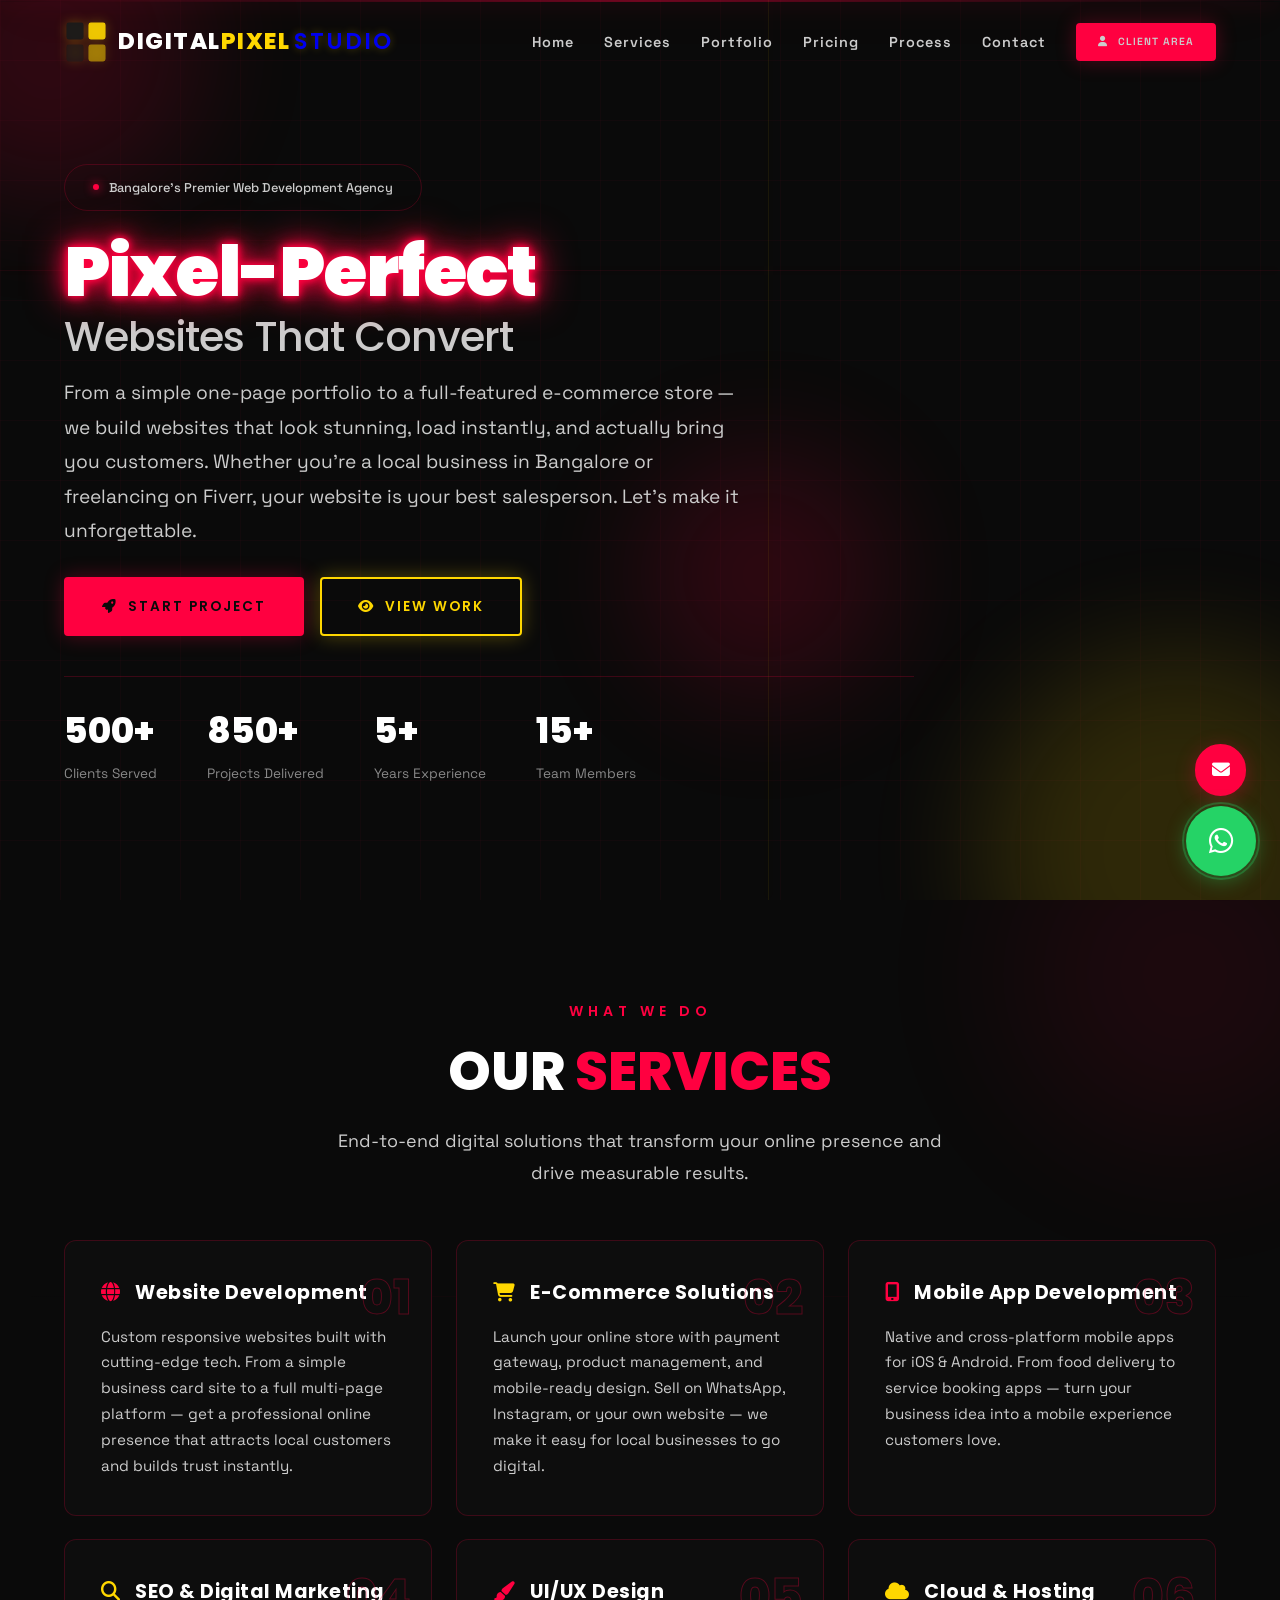
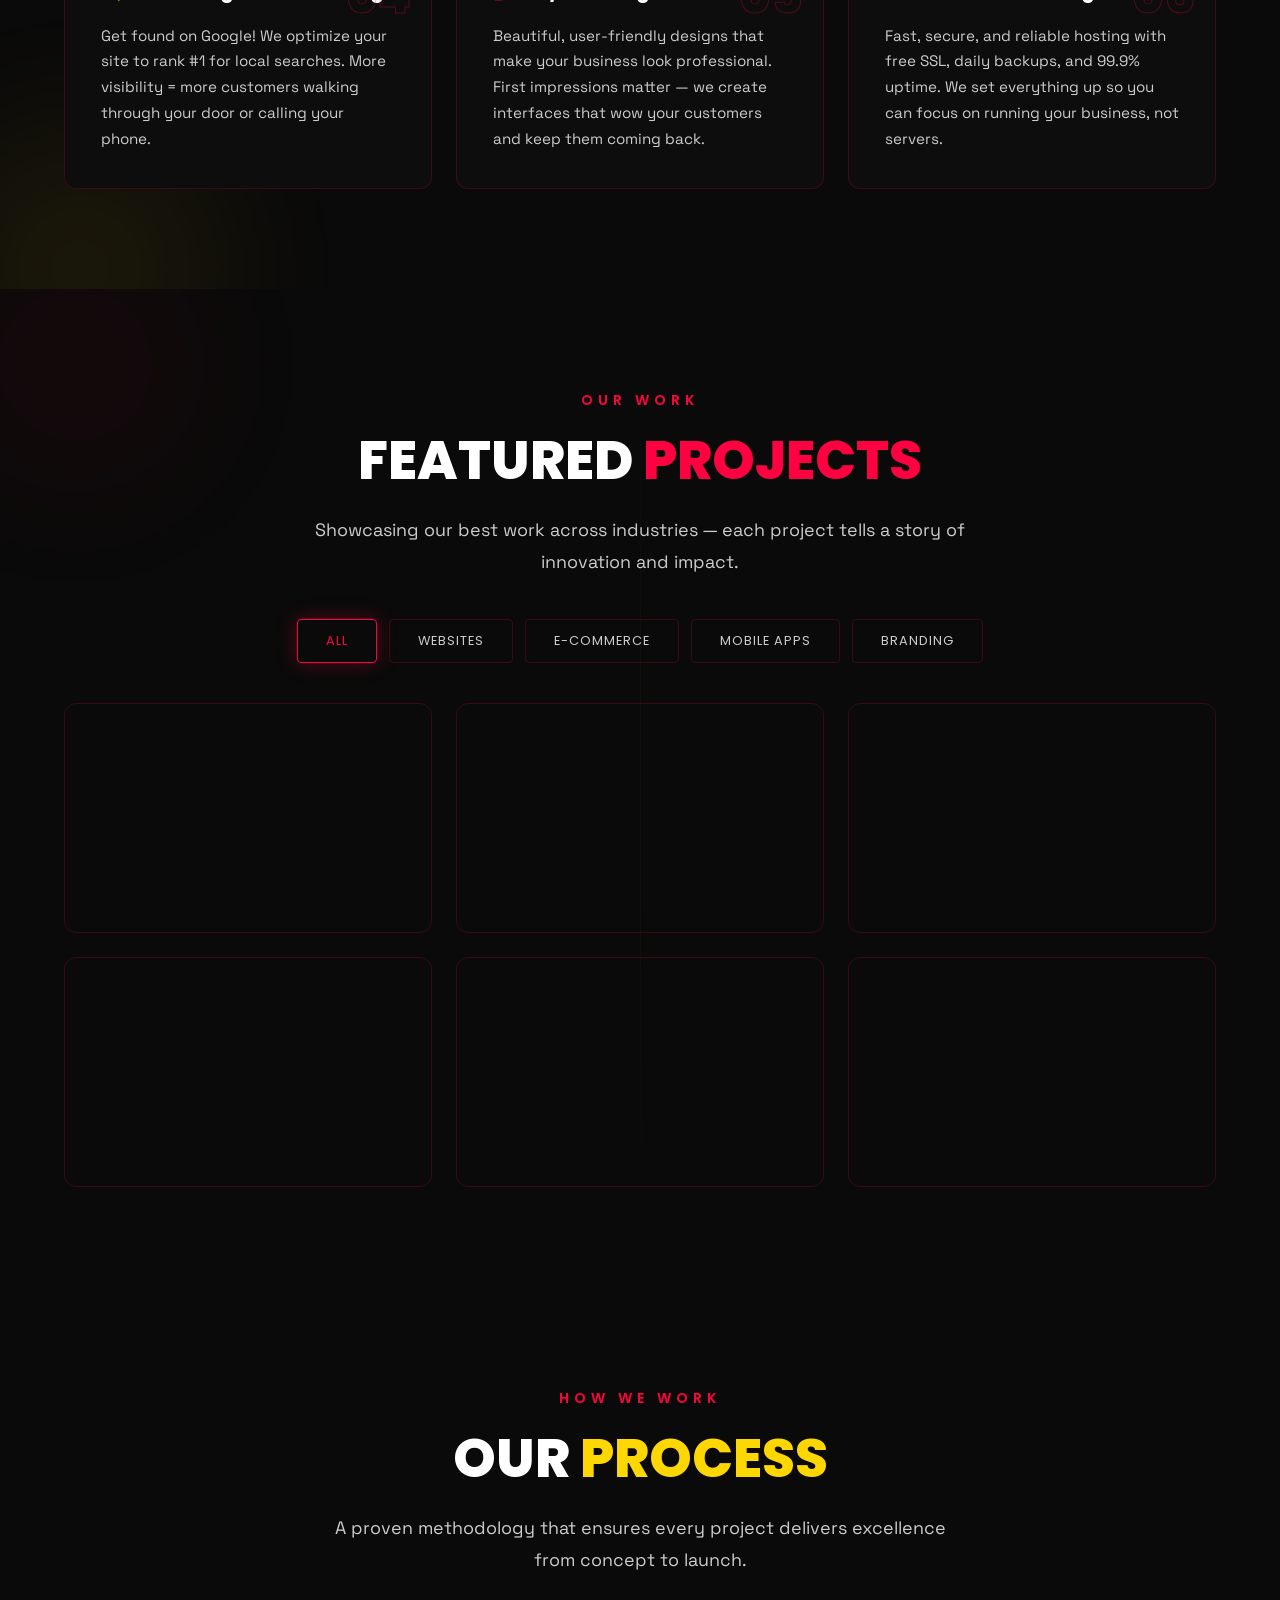
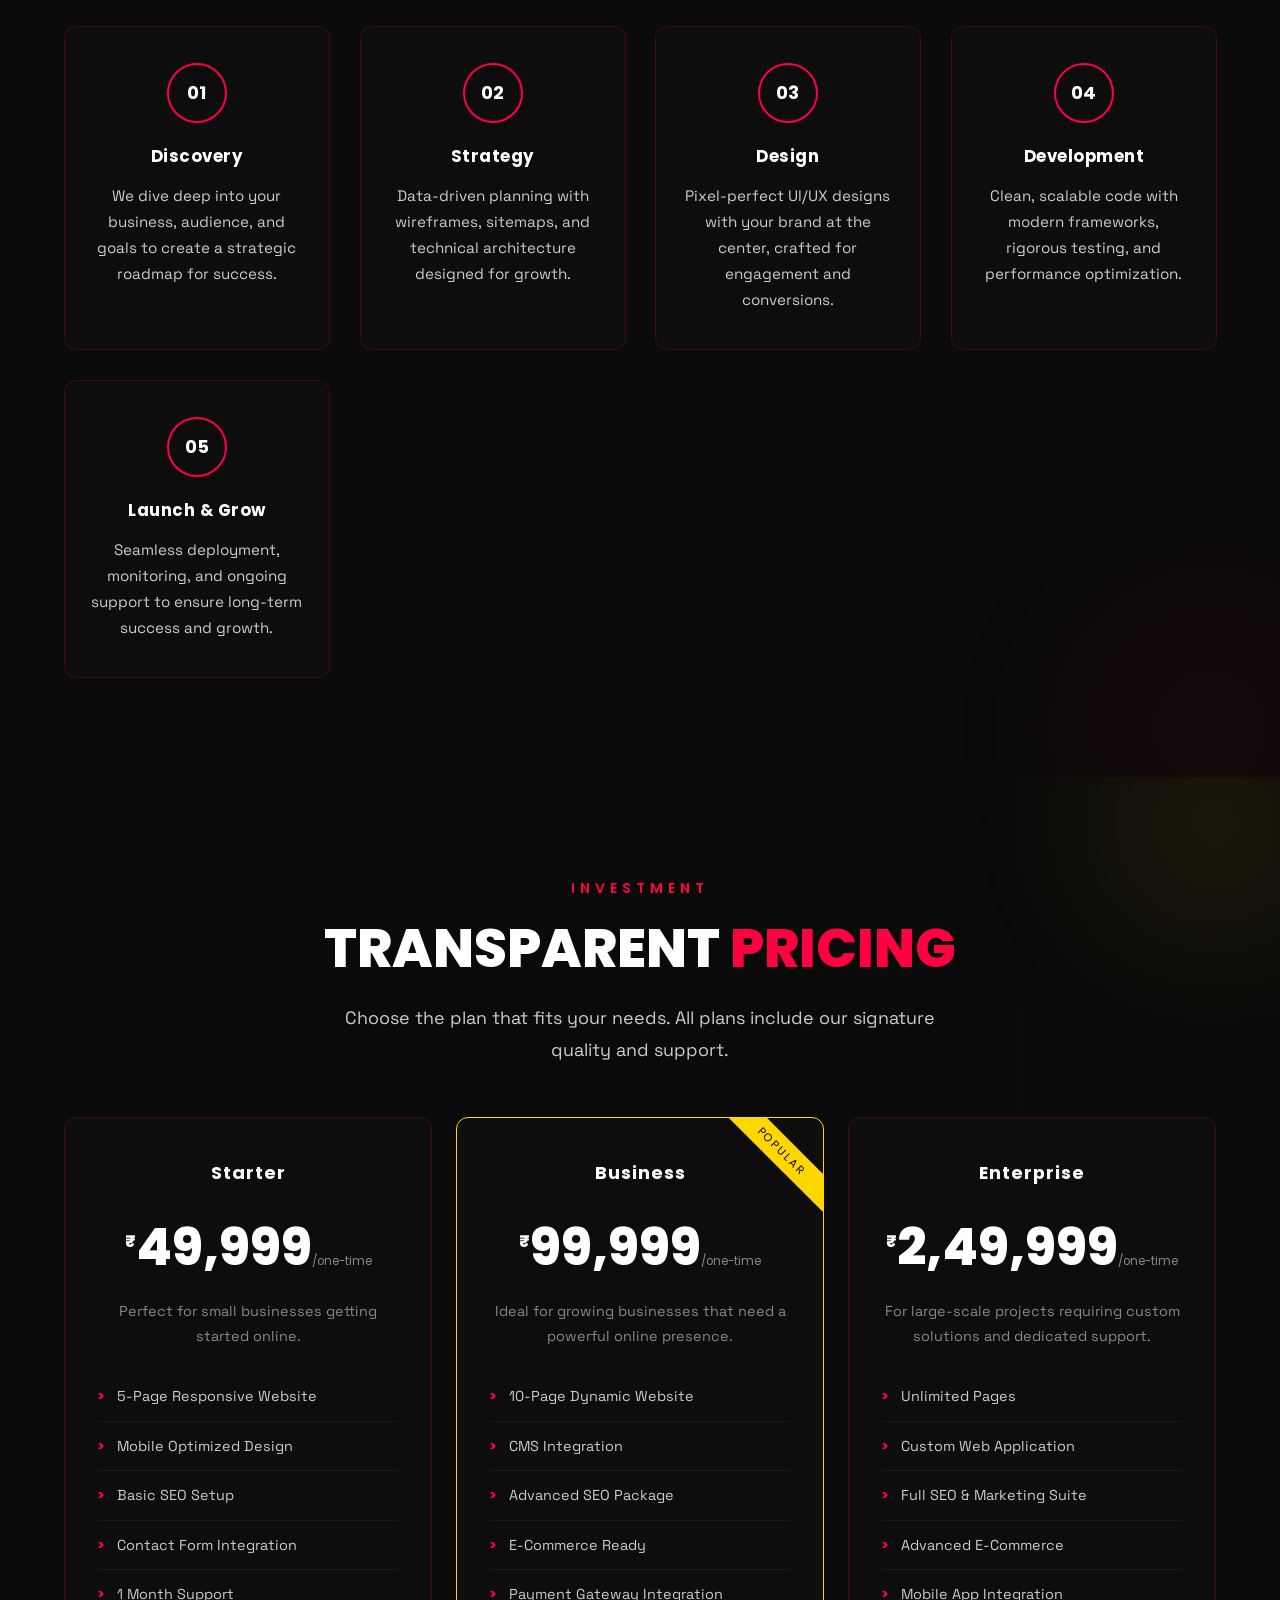
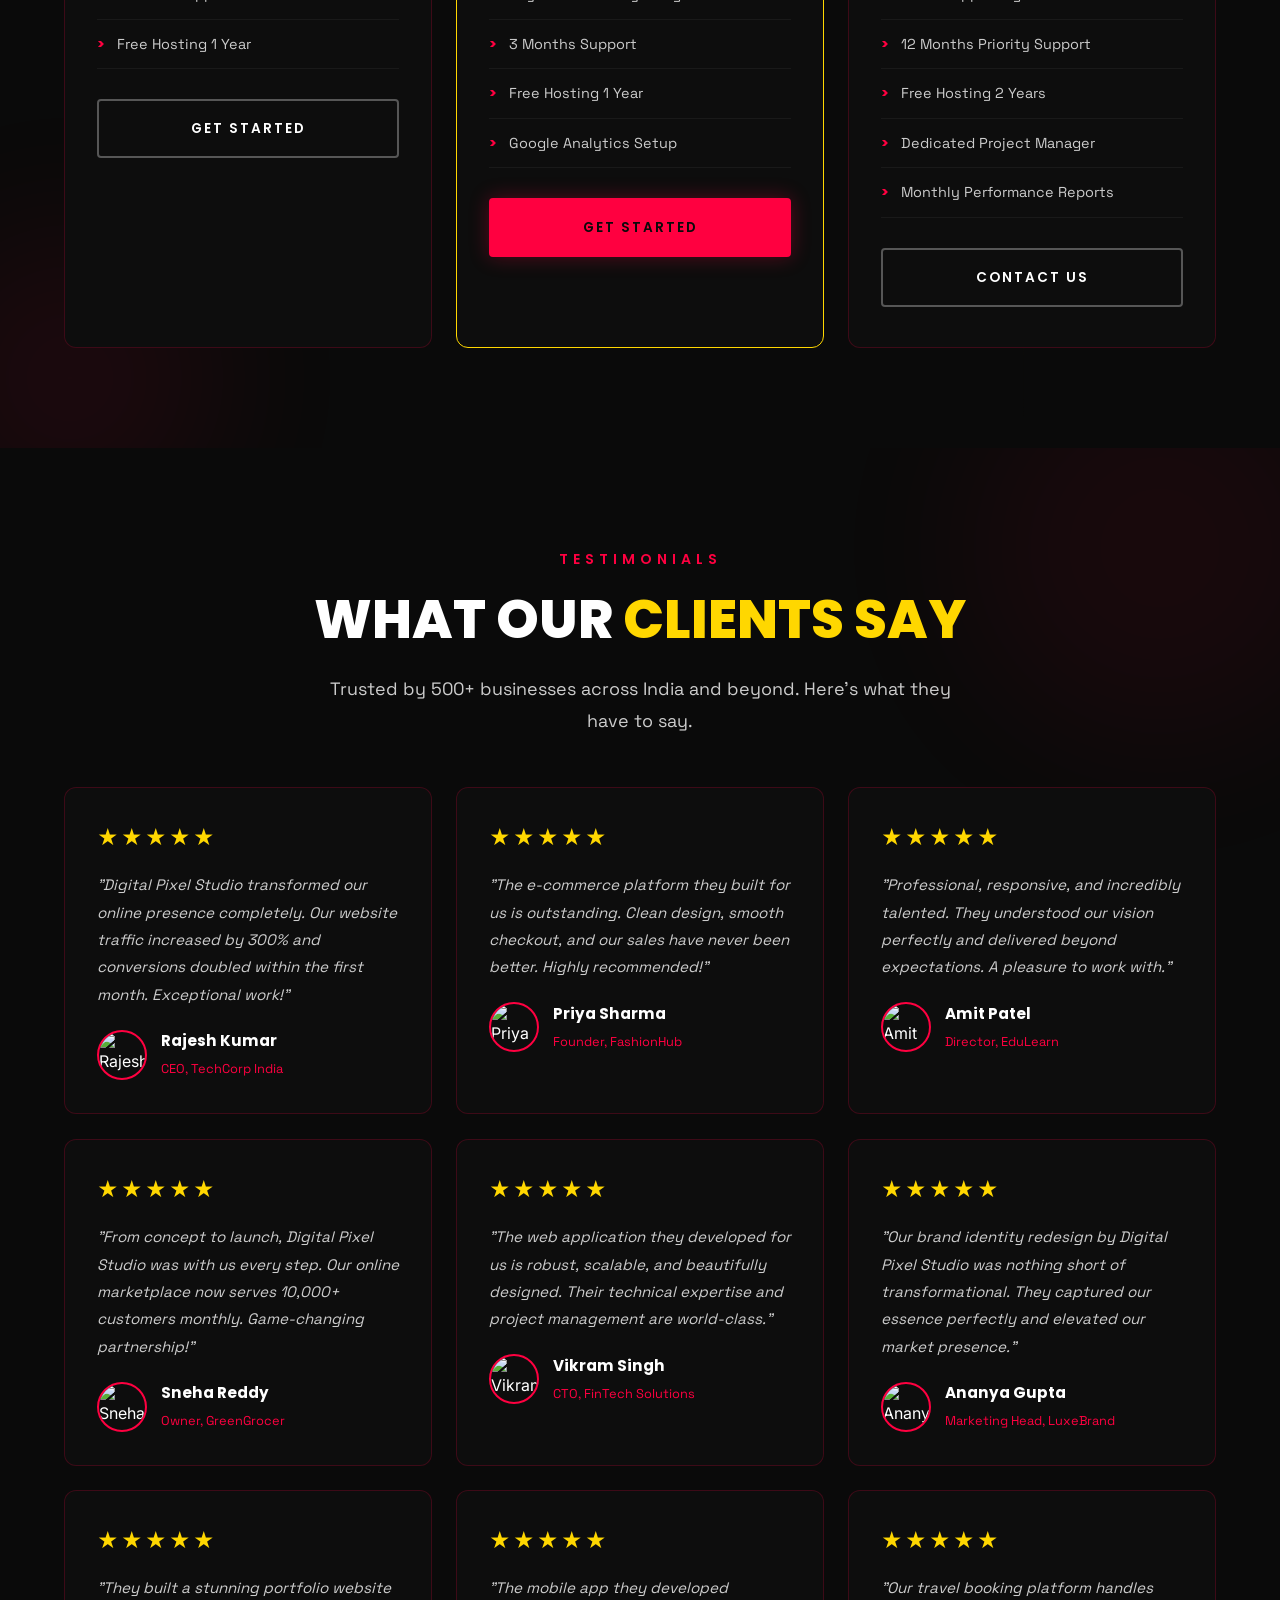
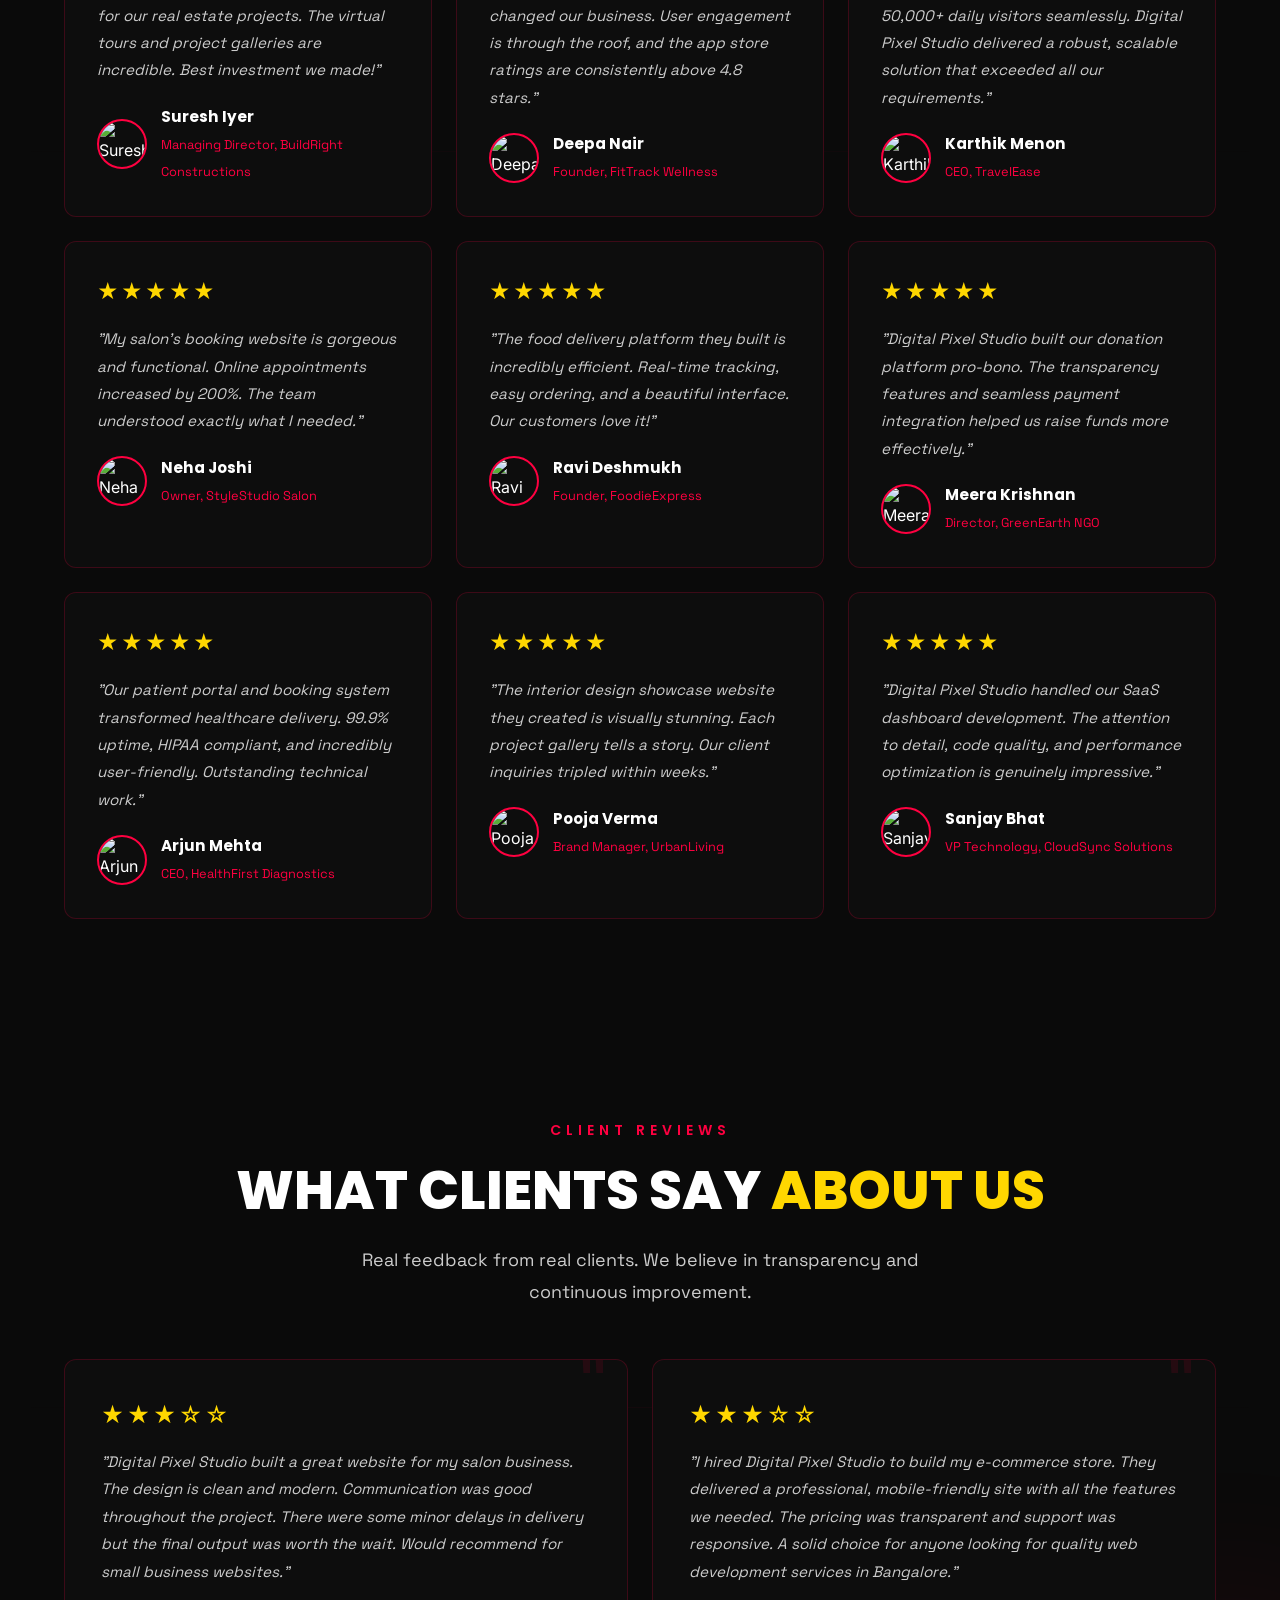
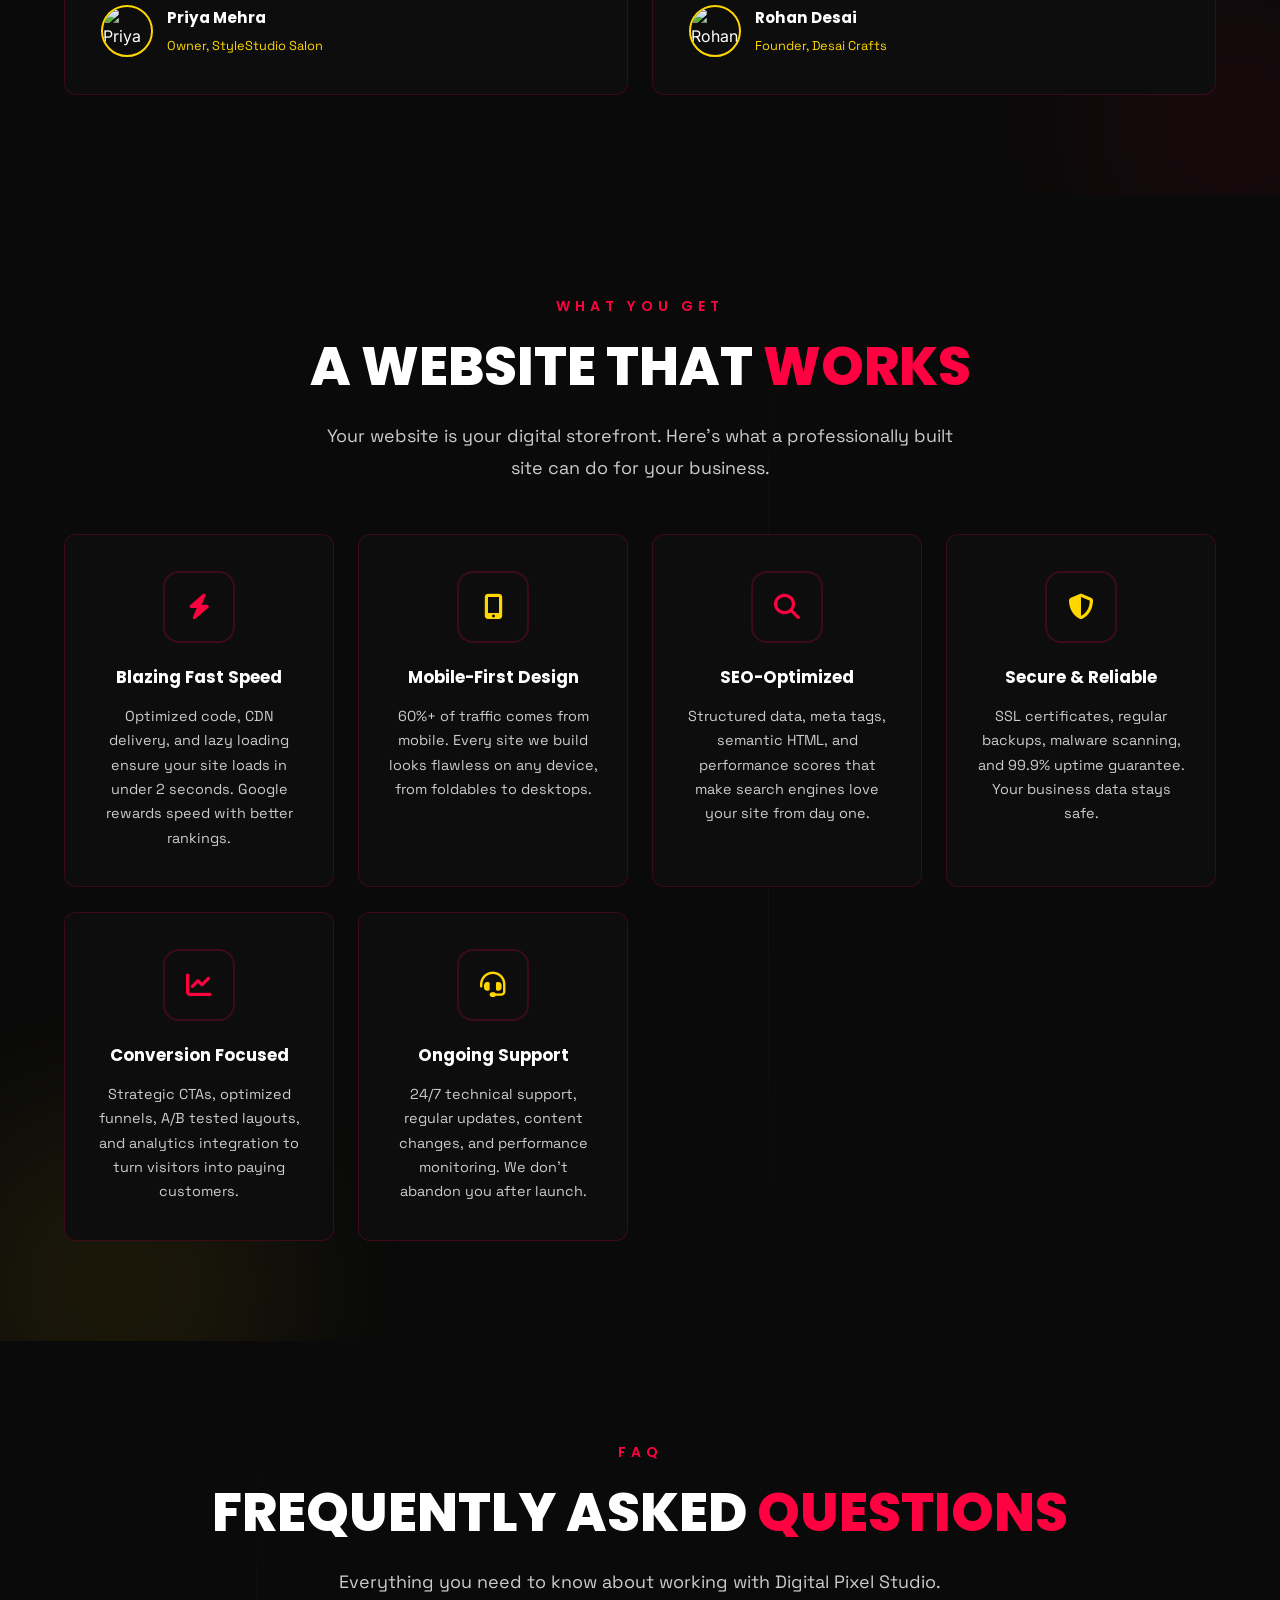
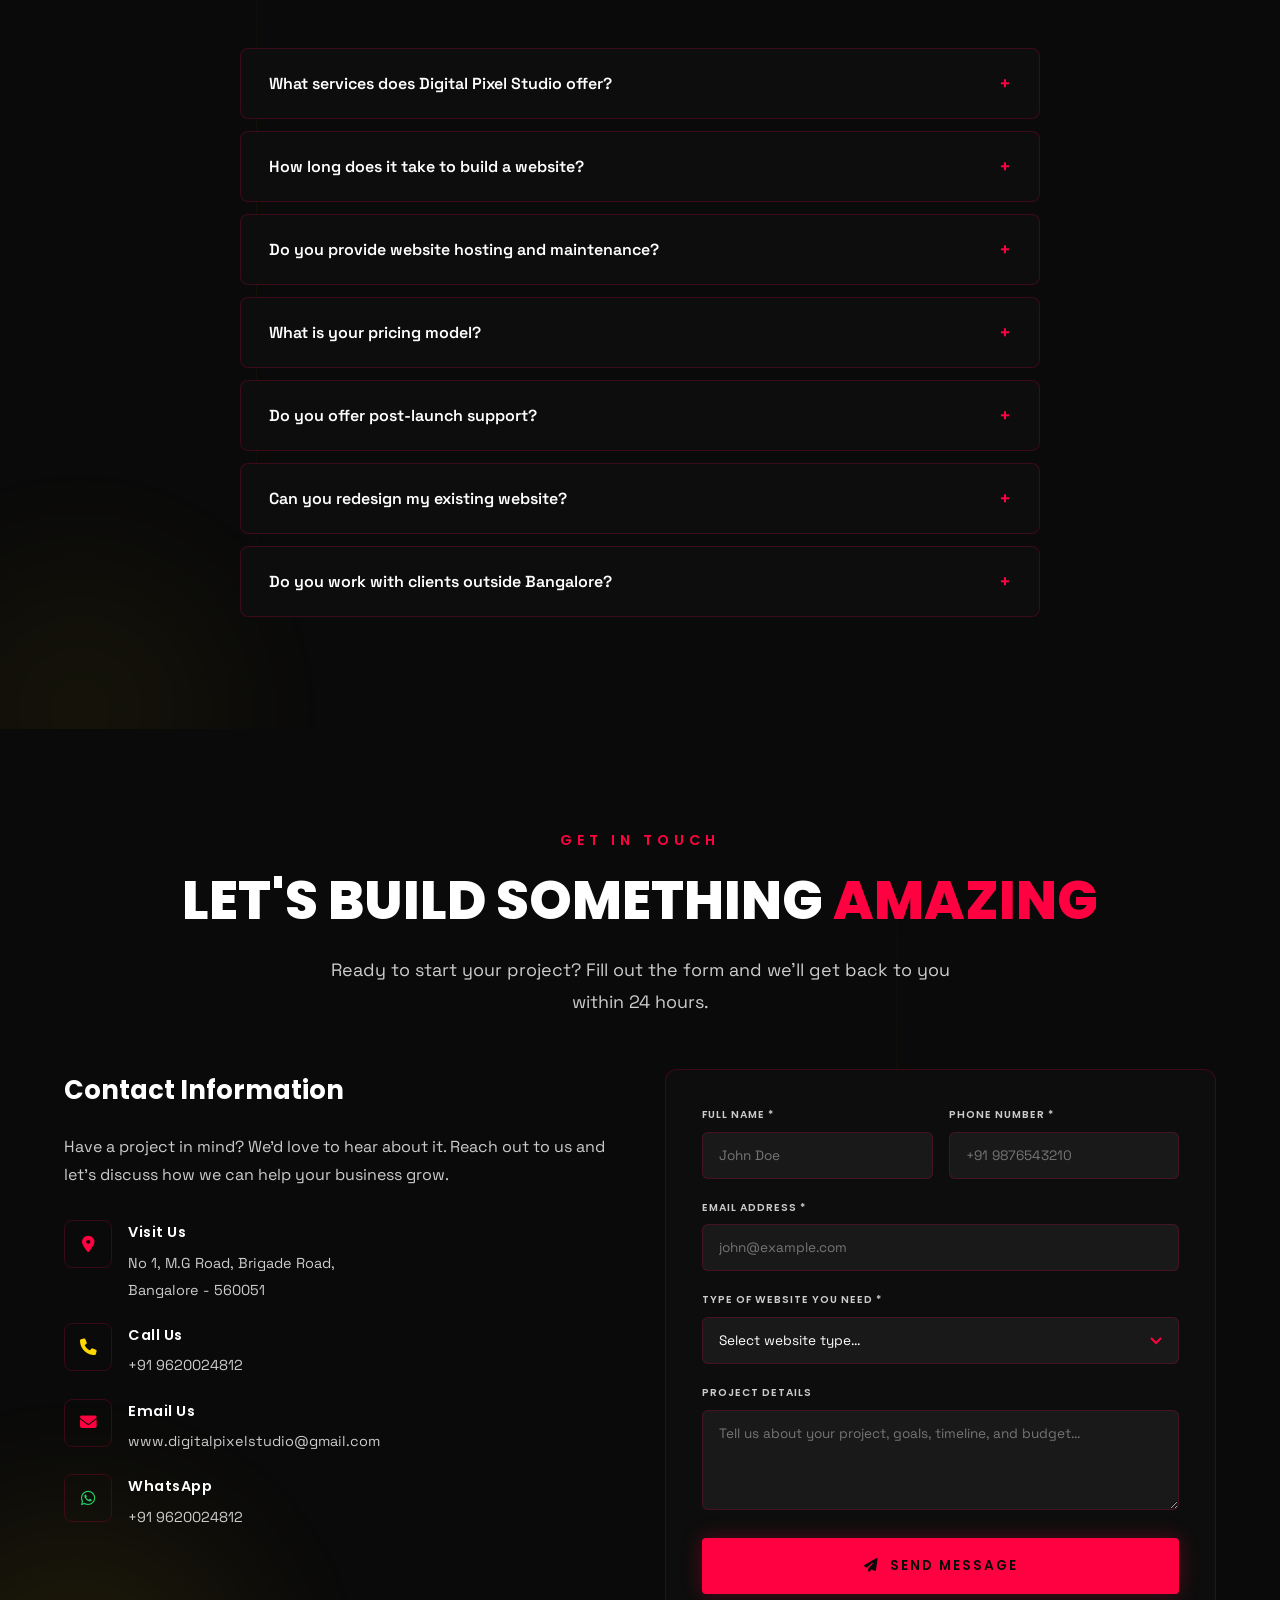
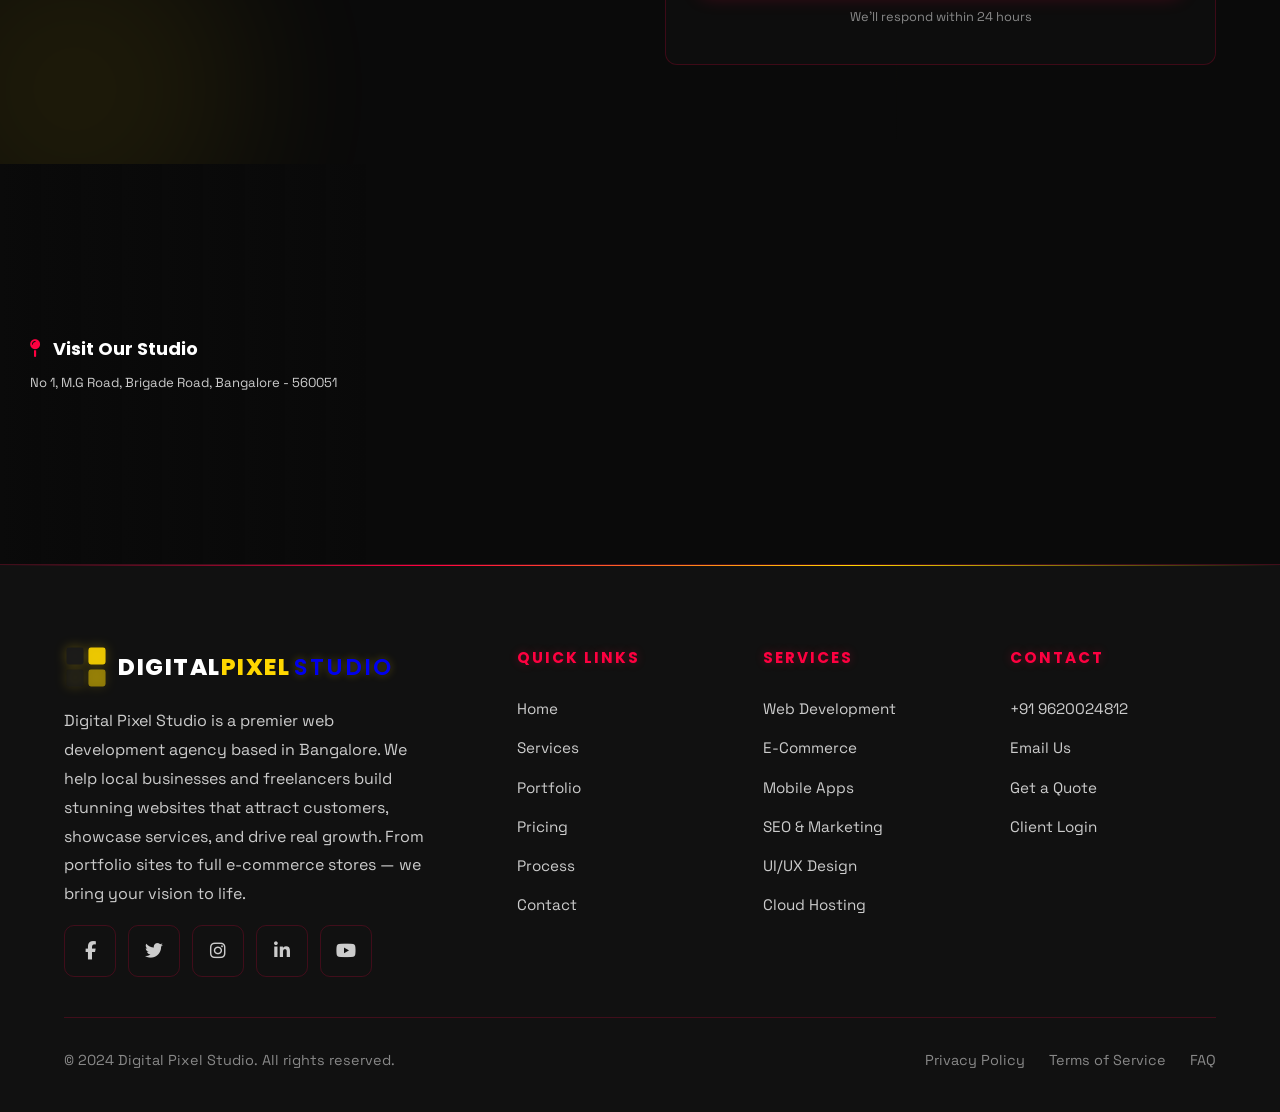
==== commit 982f7787: "Premium black & gold logo icon, larger logo text, gold glow effects" ====
--- a/index.html
+++ b/index.html
@@ -25,9 +25,9 @@
   <div class="container">
     <a href="index.html" class="logo-icon">
       <svg class="logo-svg" viewBox="0 0 36 36" fill="none" xmlns="http://www.w3.org/2000/svg">
-        <rect x="2" y="2" width="14" height="14" rx="2" fill="#ff0040" opacity="0.9"/>
+        <rect x="2" y="2" width="14" height="14" rx="2" fill="#1a1a1a" opacity="0.95"/>
         <rect x="20" y="2" width="14" height="14" rx="2" fill="#ffd700" opacity="0.9"/>
-        <rect x="2" y="20" width="14" height="14" rx="2" fill="#ff0040" opacity="0.5"/>
+        <rect x="2" y="20" width="14" height="14" rx="2" fill="#1a1a1a" opacity="0.6"/>
         <rect x="20" y="20" width="14" height="14" rx="2" fill="#ffd700" opacity="0.5"/>
       </svg>
       <span class="logo-text-group">
@@ -595,9 +595,9 @@
       <div class="footer-brand">
         <a href="index.html" class="logo-icon">
           <svg class="logo-svg" viewBox="0 0 36 36" fill="none" xmlns="http://www.w3.org/2000/svg">
-            <rect x="2" y="2" width="14" height="14" rx="2" fill="#ff0040" opacity="0.9"/>
+            <rect x="2" y="2" width="14" height="14" rx="2" fill="#1a1a1a" opacity="0.95"/>
             <rect x="20" y="2" width="14" height="14" rx="2" fill="#ffd700" opacity="0.9"/>
-            <rect x="2" y="20" width="14" height="14" rx="2" fill="#ff0040" opacity="0.5"/>
+            <rect x="2" y="20" width="14" height="14" rx="2" fill="#1a1a1a" opacity="0.6"/>
             <rect x="20" y="20" width="14" height="14" rx="2" fill="#ffd700" opacity="0.5"/>
           </svg>
           <span class="logo-text-group">
--- a/css/style.css
+++ b/css/style.css
@@ -100,12 +100,20 @@
   align-items: center;
   gap: 10px;
   text-decoration: none;
+  position: relative;
 }
 
 .logo-svg {
-  width: 36px;
-  height: 36px;
+  width: clamp(38px, 4.5vw, 44px);
+  height: clamp(38px, 4.5vw, 44px);
   flex-shrink: 0;
+  filter: drop-shadow(0 0 6px var(--gold-glow));
+  animation: logoGlow 4s ease-in-out infinite;
+}
+
+@keyframes logoGlow {
+  0%, 100% { filter: drop-shadow(0 0 4px var(--gold-glow)); }
+  50% { filter: drop-shadow(0 0 12px var(--gold-glow)) drop-shadow(0 0 24px var(--gold)); }
 }
 
 .logo-text-group {
@@ -113,8 +121,8 @@
   align-items: baseline;
   gap: 0;
   font-family: var(--font-heading);
-  font-size: clamp(1.1rem, 1.6vw, 1.4rem);
-  font-weight: 700;
+  font-size: clamp(1.2rem, 1.8vw, 1.6rem);
+  font-weight: 800;
   letter-spacing: 1.5px;
   text-transform: uppercase;
   white-space: nowrap;
@@ -129,17 +137,16 @@
 }
 
 .logo-text-group .logo-studio {
-  font-weight: 500;
+  font-weight: 600;
   letter-spacing: 2px;
   margin-left: 4px;
-  animation: logoStudioShift 5s ease-in-out infinite;
-  text-shadow: 0 0 10px var(--neon-red);
+  animation: logoStudioShift 4s ease-in-out infinite;
+  text-shadow: 0 0 8px var(--gold-glow);
 }
 
 @keyframes logoStudioShift {
-  0%, 100% { color: var(--neon-red); text-shadow: 0 0 10px var(--neon-red), 0 0 25px var(--neon-red); }
-  33% { color: var(--gold); text-shadow: 0 0 10px var(--gold), 0 0 25px var(--gold); }
-  66% { color: #ffffff; text-shadow: 0 0 10px #ffffff, 0 0 25px rgba(255,255,255,0.3); }
+  0%, 100% { color: var(--gold); text-shadow: 0 0 8px var(--gold-glow), 0 0 15px var(--gold); }
+  50% { color: var(--gold-dim); text-shadow: 0 0 12px var(--gold-glow), 0 0 30px var(--gold); }
 }
 
 /* === NEON TEXT EFFECTS === */
@@ -2038,9 +2045,10 @@
     border-left: 1px solid var(--border-color);
     overflow-y: auto;
     z-index: 1000;
+    pointer-events: none;
   }
 
-  .nav-links.active { right: 0; }
+  .nav-links.active { right: 0; pointer-events: auto; }
 
   .nav-links a {
     font-size: 1.3rem;
@@ -2135,9 +2143,10 @@
     border-left: 1px solid var(--border-color);
     overflow-y: auto;
     z-index: 1000;
+    pointer-events: none;
   }
 
-  .nav-links.active { right: 0; }
+  .nav-links.active { right: 0; pointer-events: auto; }
 
   .nav-links a {
     font-size: 1.3rem;
